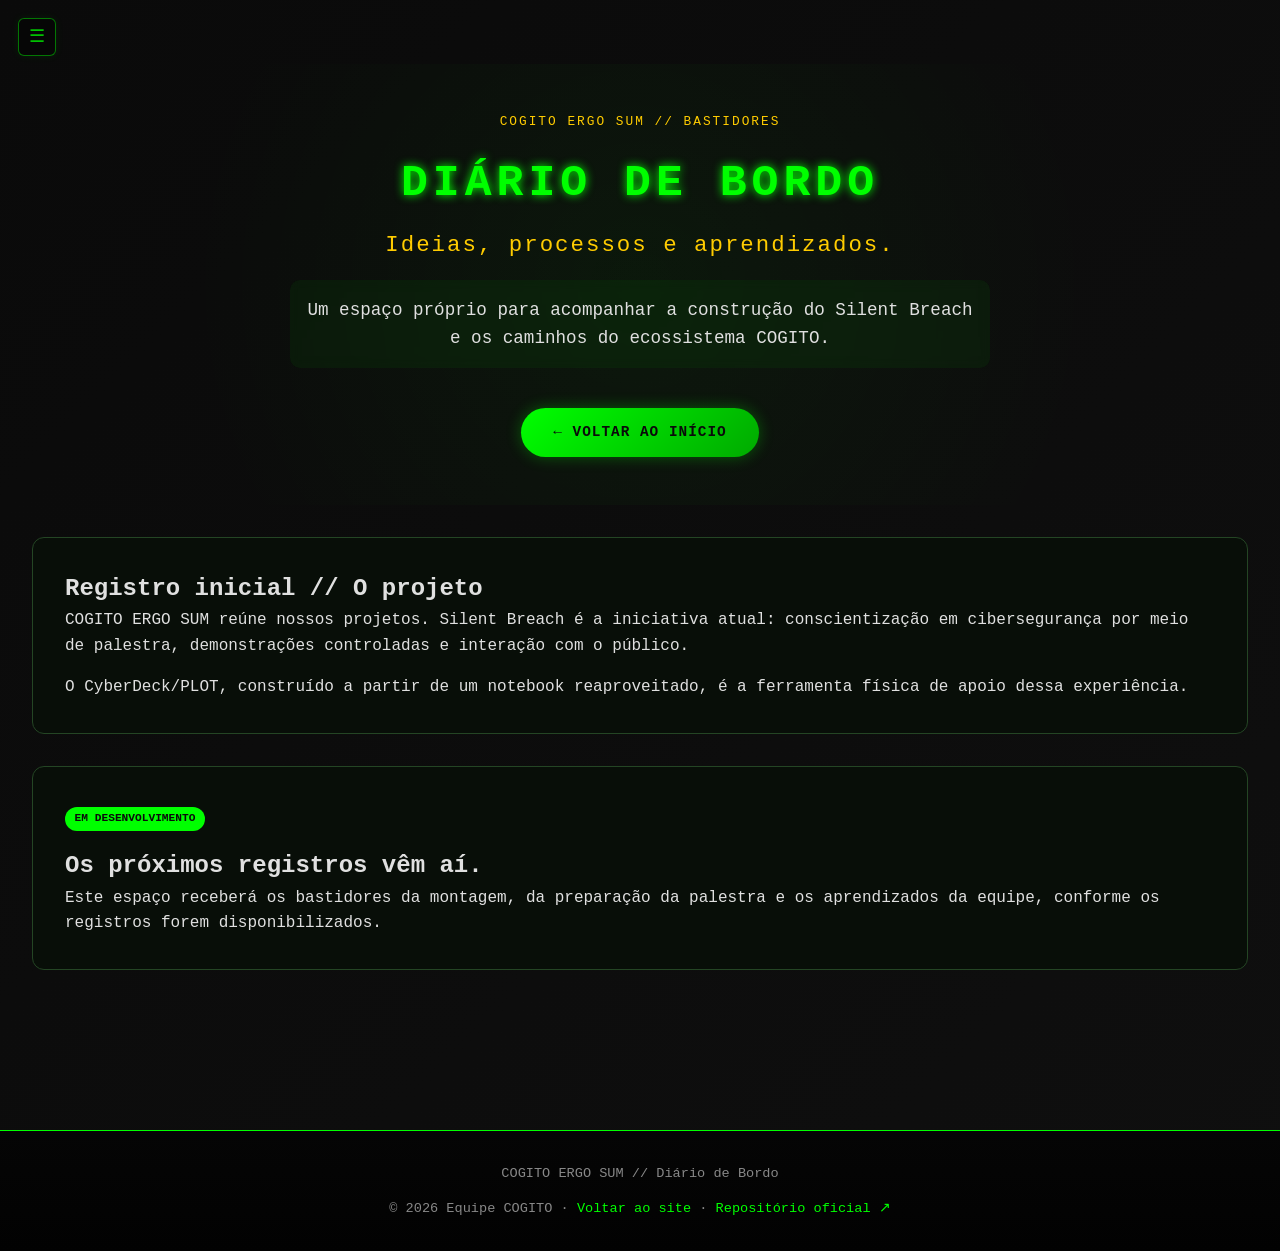
==== diario.html @ 8d9ec6e0 "diario.html" ====
<!DOCTYPE html>
<html lang="pt-br">

<head>
    <meta charset="UTF-8">

    <meta
        name="viewport"
        content="width=device-width, initial-scale=1.0, viewport-fit=cover"
    >

    <meta
        name="description"
        content="Diário de Bordo COGITO: bastidores, decisões e aprendizados do projeto Silent Breach."
    >

    <meta
        name="author"
        content="Miguel (GL) e Equipe COGITO"
    >

    <meta
        name="theme-color"
        content="#0a0a0a"
    >

    <title>Diário de Bordo | COGITO ERGO SUM</title>

    <link
        rel="icon"
        type="image/svg+xml"
        href="data:image/svg+xml,%3Csvg xmlns='http://www.w3.org/2000/svg' viewBox='0 0 100 100'%3E%3Ctext y='.9em' font-size='85' fill='%2300ff00'%3E⚡%3C/text%3E%3C/svg%3E"
    >

    <style>

        /* ==================================================
           CONFIGURAÇÃO GERAL
           ================================================== */

        * {
            margin: 0;
            padding: 0;
            box-sizing: border-box;
        }

        html {
            scroll-behavior: smooth;
        }

        body {
            background:
                linear-gradient(
                    135deg,
                    #0a0a0a 0%,
                    #0f0f0f 100%
                );

            color: #e0e0e0;

            font-family:
                'Courier New',
                'Fira Code',
                'Source Code Pro',
                monospace;

            line-height: 1.6;
        }


        /* ==================================================
           SCROLLBAR
           ================================================== */

        ::-webkit-scrollbar {
            width: 8px;
            height: 6px;
        }

        ::-webkit-scrollbar-track {
            background: #1a1a1a;
            border-radius: 10px;
        }

        ::-webkit-scrollbar-thumb {
            background: #00ff00;
            border-radius: 10px;
        }

        ::-webkit-scrollbar-thumb:hover {
            background: #ffcc00;
        }


        /* ==================================================
           BOTÃO DO MENU
           ================================================== */

        .menu-toggle {
    position: fixed;
    top: 18px;
    left: 18px;
    z-index: 1001;

    width: 38px;
    height: 38px;

    display: flex;
    align-items: center;
    justify-content: center;

    background: rgba(5, 5, 5, 0.55);
    color: rgba(0, 255, 0, 0.75);

    border: 1px solid rgba(0, 255, 0, 0.45);
    border-radius: 6px;

    font-family: inherit;
    font-size: 1.1rem;

    cursor: pointer;

    backdrop-filter: blur(6px);

    box-shadow: 0 0 8px rgba(0, 255, 0, 0.08);

    transition:
        transform 0.3s ease,
        opacity 0.3s ease,
        background 0.3s ease,
        border-color 0.3s ease,
        color 0.3s ease;
}

.menu-toggle:hover {
    background: rgba(0, 255, 0, 0.08);
    color: #00ff00;
    border-color: #00ff00;

    box-shadow: 0 0 12px rgba(0, 255, 0, 0.15);
}

/* Estado usado pelo JavaScript quando o usuário rola para baixo */
.menu-toggle.hidden {
    transform: translateY(-70px);
    opacity: 0;
    pointer-events: none;
}

        /* ==================================================
           SIDEBAR
           ================================================== */

        .sidebar {
            position: fixed;

            top: 0;
            left: -340px;

            width: 320px;
            max-width: 85vw;

            height: 100vh;

            background: rgba(5, 5, 5, 0.98);

            border-right: 1px solid #00ff00;

            z-index: 1100;

            display: flex;
            flex-direction: column;

            transition: left 0.35s ease;

            box-shadow:
                10px 0 40px rgba(0, 255, 0, 0.08);
        }

        .sidebar.open {
            left: 0;
        }


        /* ==================================================
           CABEÇALHO DA SIDEBAR
           ================================================== */

        .sidebar-header {
            display: flex;

            align-items: center;
            justify-content: space-between;

            padding: 1.5rem;

            color: #00ff00;

            border-bottom:
                1px solid rgba(0, 255, 0, 0.3);

            font-weight: bold;

            letter-spacing: 2px;
        }

        .sidebar-close {
            background: transparent;

            border: none;

            color: #00ff00;

            font-family: inherit;

            font-size: 2rem;

            cursor: pointer;

            transition: 0.2s;
        }

        .sidebar-close:hover {
            color: #ffcc00;

            transform: scale(1.1);
        }


        /* ==================================================
           LINKS DA SIDEBAR
           ================================================== */

        .sidebar-nav {
            display: flex;

            flex-direction: column;

            padding: 1.5rem 0;
        }

        .sidebar-nav a {
            color: #cfcfcf;

            text-decoration: none;

            padding: 0.9rem 1.5rem;

            border-left:
                3px solid transparent;

            transition: 0.2s;

            letter-spacing: 1px;
        }

        .sidebar-nav a:hover {
            color: #00ff00;

            background:
                rgba(0, 255, 0, 0.05);

            border-left-color: #00ff00;

            padding-left: 1.8rem;
        }

        .menu-lock {
            color: #ffcc00;

            font-size: 0.7rem;
        }


        /* ==================================================
           RODAPÉ DA SIDEBAR
           ================================================== */

        .sidebar-footer {
            margin-top: auto;

            padding: 1.5rem;

            color: #666;

            border-top:
                1px solid #222;

            font-size: 0.75rem;
        }

        .sidebar-footer span {
            color: #ffcc00;
        }


        /* ==================================================
           OVERLAY
           ================================================== */

        .sidebar-overlay {
            position: fixed;

            inset: 0;

            background:
                rgba(0, 0, 0, 0.65);

            backdrop-filter: blur(3px);

            z-index: 1050;

            opacity: 0;

            visibility: hidden;

            transition: 0.3s;
        }

        .sidebar-overlay.active {
            opacity: 1;

            visibility: visible;
        }


        /* ==================================================
           CONTEÚDO PRINCIPAL
           ================================================== */

        main {
            max-width: 1400px;

            margin: 0 auto;

            padding: 2rem;

            width: 100%;
        }

        section {
            margin-bottom: 5rem;

            scroll-margin-top: 40px;

            animation:
                fadeInUp 0.6s ease-out;
        }

        @keyframes fadeInUp {

            from {
                opacity: 0;

                transform:
                    translateY(30px);
            }

            to {
                opacity: 1;

                transform:
                    translateY(0);
            }

        }


        /* ==================================================
           HERO
           ================================================== */

        .hero {
            text-align: center;

            padding: 3rem 1rem;

            background:
                radial-gradient(
                    circle at center,
                    rgba(0, 255, 0, 0.05) 0%,
                    transparent 70%
                );

            border-radius: 20px;
        }


        /* ==================================================
           ASCII
           ================================================== */

        .ascii pre {
            color: #00ff00;

            font-size: 0.55rem;

            overflow-x: auto;

            white-space: pre;

            margin-bottom: 1.5rem;

            line-height: 1.2;

            text-shadow:
                0 0 3px #00ff00;

            animation:
                glowPulse 3s infinite;
        }

        @keyframes glowPulse {

            0%,
            100% {
                text-shadow:
                    0 0 2px #00ff00;
            }

            50% {
                text-shadow:
                    0 0 8px #00ff00;
            }

        }


        /* ==================================================
           TÍTULOS
           ================================================== */

        h1 {
            color: #00ff00;

            font-size: 2.8rem;

            text-align: center;

            letter-spacing: 5px;

            margin-bottom: 0.5rem;

            text-shadow:
                0 0 10px #00ff00;

            animation:
                glitch 3s infinite;
        }

        @keyframes glitch {

            0%,
            100% {
                transform:
                    skew(0deg, 0deg);

                opacity: 1;
            }

            95% {
                transform:
                    skew(0deg, 0deg);

                opacity: 1;
            }

            96% {
                transform:
                    skew(2deg, 1deg);

                opacity: 0.9;
            }

            97% {
                transform:
                    skew(-1deg, -0.5deg);

                opacity: 1;
            }

        }

        .subtitle {
            color: #ffcc00;

            font-size: 1.4rem;

            text-align: center;

            margin-bottom: 1rem;

            letter-spacing: 2px;
        }

        .description {
            max-width: 700px;

            margin: 1rem auto;

            font-size: 1.1rem;

            text-align: center;

            background:
                rgba(0, 255, 0, 0.05);

            padding: 1rem;

            border-radius: 10px;

            backdrop-filter: blur(5px);
        }


        /* ==================================================
           BOTÕES
           ================================================== */

        .buttons {
            margin-top: 2.5rem;

            display: flex;

            gap: 1.5rem;

            justify-content: center;

            flex-wrap: wrap;
        }

        .btn {
            padding:
                0.8rem 2rem;

            text-decoration: none;

            font-weight: bold;

            border-radius: 50px;

            transition:
                all 0.3s ease;

            cursor: pointer;

            display: inline-block;

            letter-spacing: 1px;

            position: relative;

            overflow: hidden;
        }

        .btn::before {
            content: '';

            position: absolute;

            top: 50%;
            left: 50%;

            width: 0;
            height: 0;

            border-radius: 50%;

            background:
                rgba(255, 255, 255, 0.3);

            transform:
                translate(-50%, -50%);

            transition:
                width 0.6s,
                height 0.6s;
        }

        .btn:active::before {
            width: 300px;

            height: 300px;
        }

        .btn.green {
            background:
                linear-gradient(
                    135deg,
                    #00ff00,
                    #00aa00
                );

            color: #0a0a0a;

            box-shadow:
                0 0 15px rgba(0, 255, 0, 0.3);
        }

        .btn.green:hover {
            transform:
                translateY(-2px);

            box-shadow:
                0 0 25px rgba(0, 255, 0, 0.6);
        }

        .btn.yellow {
            background:
                linear-gradient(
                    135deg,
                    #ffcc00,
                    #ff9900
                );

            color: #0a0a0a;

            box-shadow:
                0 0 15px rgba(255, 204, 0, 0.3);
        }

        .btn.yellow:hover {
            transform:
                translateY(-2px);

            box-shadow:
                0 0 25px rgba(255, 204, 0, 0.6);
        }


        /* ==================================================
           TÍTULOS DAS SEÇÕES
           ================================================== */

        .section-title {
            color: #00ff00;

            font-size: 2rem;

            margin-bottom: 2rem;

            border-left:
                5px solid #ffcc00;

            padding-left: 1.5rem;

            text-transform: uppercase;

            letter-spacing: 2px;
        }


        /* ==================================================
           CARDS
           ================================================== */

        .cards-container {
            display: flex;

            gap: 1.8rem;

            overflow-x: auto;

            scroll-snap-type:
                x mandatory;

            padding-bottom: 1.5rem;

            cursor: grab;
        }

        .cards-container:active {
            cursor: grabbing;
        }

        .card {
            min-width: 300px;

            background:
                linear-gradient(
                    135deg,
                    #111,
                    #1a1a1a
                );

            border-radius: 16px;

            padding: 1.8rem;

            scroll-snap-align: start;

            transition:
                all 0.3s cubic-bezier(
                    0.4,
                    0,
                    0.2,
                    1
                );

            border-left:
                4px solid #00ff00;

            box-shadow:
                0 5px 15px rgba(0, 0, 0, 0.5);

            backdrop-filter:
                blur(10px);
        }

        .card:hover {
            transform:
                translateY(-8px)
                scale(1.02);

            box-shadow:
                0 15px 30px rgba(0, 255, 0, 0.2);
        }

        .card.red {
            border-left-color: #ff0000;

            background:
                linear-gradient(
                    135deg,
                    #1a0a0a,
                    #110505
                );
        }

        .card.yellow {
            border-left-color: #ffcc00;

            background:
                linear-gradient(
                    135deg,
                    #1a1a0a,
                    #111105
                );
        }

        .card h3 {
            color: #fff;

            margin-bottom: 0.8rem;

            font-size: 1.3rem;
        }

        .card p {
            font-size: 0.95rem;

            opacity: 0.9;
        }

        .badge {
            display: inline-block;

            background: #00ff00;

            color: #0a0a0a;

            padding:
                0.2rem 0.6rem;

            border-radius: 20px;

            font-size: 0.7rem;

            margin-top: 0.5rem;

            font-weight: bold;
        }


        /* ==================================================
           FOOTER
           ================================================== */

        footer {
            background:
                linear-gradient(
                    180deg,
                    #050505,
                    #020202
                );

            text-align: center;

            padding: 2rem;

            font-size: 0.85rem;

            color: #888;

            border-top:
                1px solid #00ff00;

            margin-top: 3rem;
        }

        footer a {
            color: #00ff00;

            text-decoration: none;

            transition: 0.3s;
        }

        footer a:hover {
            color: #ffcc00;

            text-shadow:
                0 0 5px #ffcc00;
        }


        /* ==================================================
           VOLTAR AO TOPO
           ================================================== */

        #topBtn {
            position: fixed;

            bottom: 25px;
            right: 25px;

            background: #00ff00;

            color: #0a0a0a;

            border: none;

            border-radius: 50%;

            width: 50px;
            height: 50px;

            font-size: 26px;

            cursor: pointer;

            display: none;

            z-index: 99;

            transition:
                all 0.3s;

            box-shadow:
                0 0 15px rgba(0, 255, 0, 0.5);
        }

        #topBtn:hover {
            transform:
                scale(1.1);

            background: #ffcc00;

            box-shadow:
                0 0 20px #ffcc00;
        }


        /* ==================================================
           RESPONSIVIDADE
           ================================================== */

        @media (max-width: 768px) {

            main {
                padding: 1rem;
            }

            h1 {
                font-size: 1.8rem;

                letter-spacing: 2px;
            }

            .ascii pre {
                font-size: 0.32rem;
            }

            .btn {
                padding:
                    0.5rem 1.2rem;

                font-size: 0.8rem;
            }

            .card {
                min-width: 260px;

                padding: 1.2rem;
            }

            .section-title {
                font-size: 1.4rem;
            }

            .description {
                font-size: 0.9rem;
            }

            .menu-toggle {
                top: 12px;
                left: 12px;

                width: 44px;
                height: 44px;
            }

        }

        @media (max-width: 480px) {

            .ascii pre {
                font-size: 0.24rem;
            }

            .card h3 {
                font-size: 1rem;
            }

        }

    
/* V2: adaptações sobre o visual original. */
[hidden]{display:none!important} a{color:#00ff00} button,input{font:inherit}
:focus-visible{outline:2px solid #ffcc00;outline-offset:5px}
.skip{position:fixed;top:-100px;left:70px;z-index:1200;background:#050505;padding:12px}.skip:focus{top:12px}
main{padding-top:4rem}.sidebar{height:100dvh;overflow-y:auto;visibility:hidden}.sidebar.open{visibility:visible}
.cards-container{display:grid;grid-template-columns:repeat(auto-fit,minmax(min(100%,260px),1fr));overflow:visible;cursor:auto}
.card{min-width:0}.card:hover{transform:translateY(-4px)}
.section-title{font-size:clamp(1.3rem,4vw,2rem)}h1{font-size:clamp(1.65rem,5vw,2.8rem);overflow-wrap:anywhere}
.intro{max-width:850px;margin:0 0 1.8rem;color:#bbb}.terminal{border:1px solid #244524;background:#080e08;padding:clamp(1rem,4vw,2rem);border-radius:12px;margin-top:2rem}
.terminal h3,.eyebrow{color:#ffcc00}.eyebrow{letter-spacing:2px;font-size:.8rem;margin-bottom:1rem}
.terminal p+p{margin-top:1rem}.btn{border:0;font-family:inherit;font-size:.9rem}.status{color:#ffcc00;min-height:1.6em;margin:1rem 0}
input[type=text]{background:#050505;color:#fff;border:1px solid #4d764d;border-radius:6px;padding:.8rem;width:min(100%,320px);text-transform:uppercase}
.unlock-row{display:flex;gap:1rem;flex-wrap:wrap;margin-top:1rem}fieldset{border:1px solid #315031;padding:1.2rem;margin:1.5rem 0;min-width:0}legend{color:#ffcc00;padding:0 .5rem;font-weight:bold}
.answer{display:flex;gap:.75rem;padding:.8rem;border-radius:6px;cursor:pointer}.answer:hover{background:#142014}.answer input{accent-color:#00ff00;flex-shrink:0}.feedback{margin-top:1rem;color:#ddd}
.log{list-style:none;border-left:1px solid #00ff00;padding-left:1.5rem}.log li{padding:0 0 2rem}.log h3{color:#ffcc00}.log p{max-width:850px}
footer p+p{margin-top:.8rem}body.menu-open{overflow:hidden}.ascii{max-width:100%;overflow:hidden}.ascii pre{font-size:clamp(2px,.55vw,8.8px);overflow:hidden}
@media(max-width:600px){.hero{padding:2rem 0}.buttons{gap:1rem}.btn{padding:.8rem 1.2rem}.section-title{padding-left:.8rem;letter-spacing:1px}.card{padding:1.3rem}footer{padding:2rem 1rem 5rem}.sidebar-header{padding:1rem}.sidebar-nav{padding:.5rem 0}.sidebar-nav a{padding:.7rem 1rem}}
@media(prefers-reduced-motion:reduce){html{scroll-behavior:auto}*,*::before,*::after{animation:none!important;transition:none!important}}
</style>
</head><body>
<a class="skip" href="#home">Pular para o conteúdo</a>
<button class="menu-toggle" id="menuToggle" aria-label="Abrir menu" aria-controls="sidebar" aria-expanded="false">☰</button>
<div class="sidebar-overlay" id="sidebarOverlay" aria-hidden="true"></div>
<aside class="sidebar" id="sidebar" role="dialog" aria-modal="true" aria-label="Menu principal" inert>
<div class="sidebar-header"><span>COGITO // MENU</span><button class="sidebar-close" id="sidebarClose" aria-label="Fechar menu">×</button></div>
<nav class="sidebar-nav" aria-label="Seções"><a href="index.html#home">&gt; Início</a><a href="index.html#silent-breach">&gt; Silent Breach</a><a href="index.html#projetos">&gt; Projetos COGITO</a><a href="#home" aria-current="page">&gt; Diário de Bordo</a><a href="index.html#equipe">&gt; Equipe</a><a href="index.html#quiz">&gt; Quiz <span class="menu-lock">[LOCKED]</span></a><a href="index.html#contato">&gt; Contato</a></nav><div class="sidebar-footer">COGITO ERGO SUM<br><span>v2.0 // PENSAR. CRIAR. COMPARTILHAR.</span></div></aside>
<main id="main-content">
<section id="home" tabindex="-1" aria-labelledby="diary-title">
<div class="hero"><p class="eyebrow">COGITO ERGO SUM // BASTIDORES</p>
<h1 id="diary-title">DIÁRIO DE BORDO</h1><p class="subtitle">Ideias, processos e aprendizados.</p>
<p class="description">Um espaço próprio para acompanhar a construção do Silent Breach e os caminhos do ecossistema COGITO.</p>
<div class="buttons"><a class="btn green" href="index.html">← VOLTAR AO INÍCIO</a></div></div>
<div class="terminal"><h2>Registro inicial // O projeto</h2>
<p>COGITO ERGO SUM reúne nossos projetos. Silent Breach é a iniciativa atual: conscientização em cibersegurança por meio de palestra, demonstrações controladas e interação com o público.</p>
<p>O CyberDeck/PLOT, construído a partir de um notebook reaproveitado, é a ferramenta física de apoio dessa experiência.</p></div>
<div class="terminal"><span class="badge">EM DESENVOLVIMENTO</span><h2 style="margin-top:1rem">Os próximos registros vêm aí.</h2>
<p>Este espaço receberá os bastidores da montagem, da preparação da palestra e os aprendizados da equipe, conforme os registros forem disponibilizados.</p></div>
<!-- Adicione aqui novos registros confirmados pela equipe. Inclua datas somente quando conhecidas. -->
</section></main>
<footer><p>COGITO ERGO SUM // Diário de Bordo</p><p>© 2026 Equipe COGITO · <a href="index.html">Voltar ao site</a> · <a href="https://github.com/guel2111cruz-pixel/cogito-site" target="_blank" rel="noopener noreferrer">Repositório oficial ↗</a></p></footer>
<button id="topBtn" aria-label="Voltar ao topo" title="Voltar ao topo">↑</button>
<script>
"use strict";
const menuToggle = document.getElementById('menuToggle');
const sidebar = document.getElementById('sidebar');
const sidebarClose = document.getElementById('sidebarClose');
const overlay = document.getElementById('sidebarOverlay');
const main = document.querySelector('main');
const footer = document.querySelector('footer');
const topBtn = document.getElementById('topBtn');
function abrirMenu() {
  sidebar.inert = false;
  sidebar.classList.add('open'); overlay.classList.add('active');
  menuToggle.classList.remove('hidden'); menuToggle.setAttribute('aria-expanded','true');
  document.body.classList.add('menu-open');
  main.inert = footer.inert = topBtn.inert = true;
  sidebarClose.focus();
}
function fecharMenu(restore = true) {
  sidebar.classList.remove('open'); overlay.classList.remove('active');
  menuToggle.setAttribute('aria-expanded','false');
  document.body.classList.remove('menu-open');
  main.inert = footer.inert = topBtn.inert = false;
  if (restore) menuToggle.focus({preventScroll:true});
  sidebar.inert = true;
}
menuToggle.addEventListener('click',abrirMenu);
sidebarClose.addEventListener('click',()=>fecharMenu());
overlay.addEventListener('click',()=>fecharMenu());
document.addEventListener('keydown',e=>{
  if (!sidebar.classList.contains('open')) return;
  if(e.key==='Escape') fecharMenu();
  if(e.key==='Tab') {
    const els = [...sidebar.querySelectorAll('button,a')];
    const first=els[0],last=els[els.length-1];
    if(e.shiftKey && document.activeElement===first){e.preventDefault();last.focus();}
    else if(!e.shiftKey && document.activeElement===last){e.preventDefault();first.focus();}
  }
});
sidebar.querySelectorAll('a[href^="#"]').forEach(link=>link.addEventListener('click',()=>{
  fecharMenu(false);
  const target=document.querySelector(link.getAttribute('href'));
  target.setAttribute('tabindex','-1');target.focus({preventScroll:true});
}));
let ultimaPosicaoScroll = window.scrollY;
window.addEventListener('scroll',()=>{
  const atual=Math.max(0,window.scrollY);
  if(!sidebar.classList.contains('open')) menuToggle.classList.toggle('hidden',atual>ultimaPosicaoScroll && atual>80);
  ultimaPosicaoScroll=atual;
  topBtn.style.display=atual>300?'block':'none';
},{passive:true});
menuToggle.addEventListener('focus',()=>menuToggle.classList.remove('hidden'));
topBtn.addEventListener('click',()=>{
  document.getElementById('home').focus({preventScroll:true});
  window.scrollTo({top:0,behavior:matchMedia('(prefers-reduced-motion: reduce)').matches?'instant':'smooth'});
});

</script></body></html>
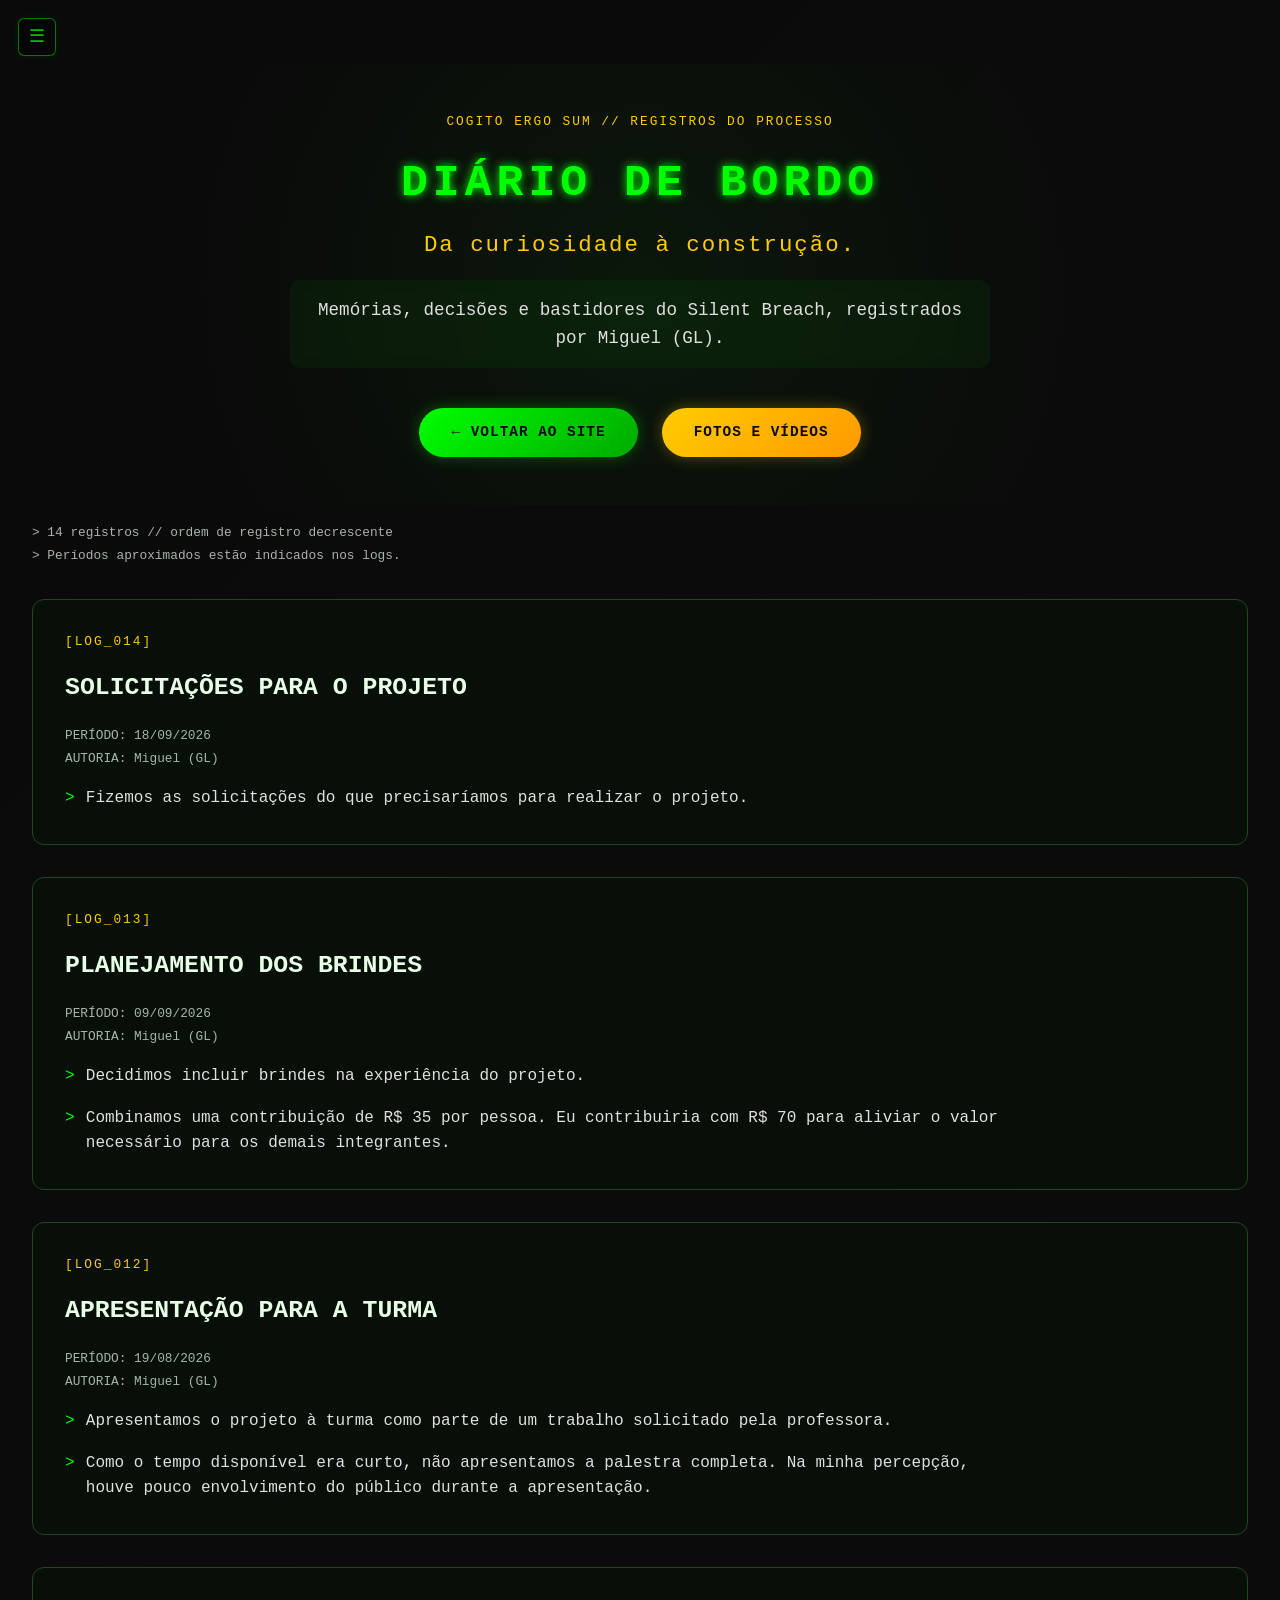
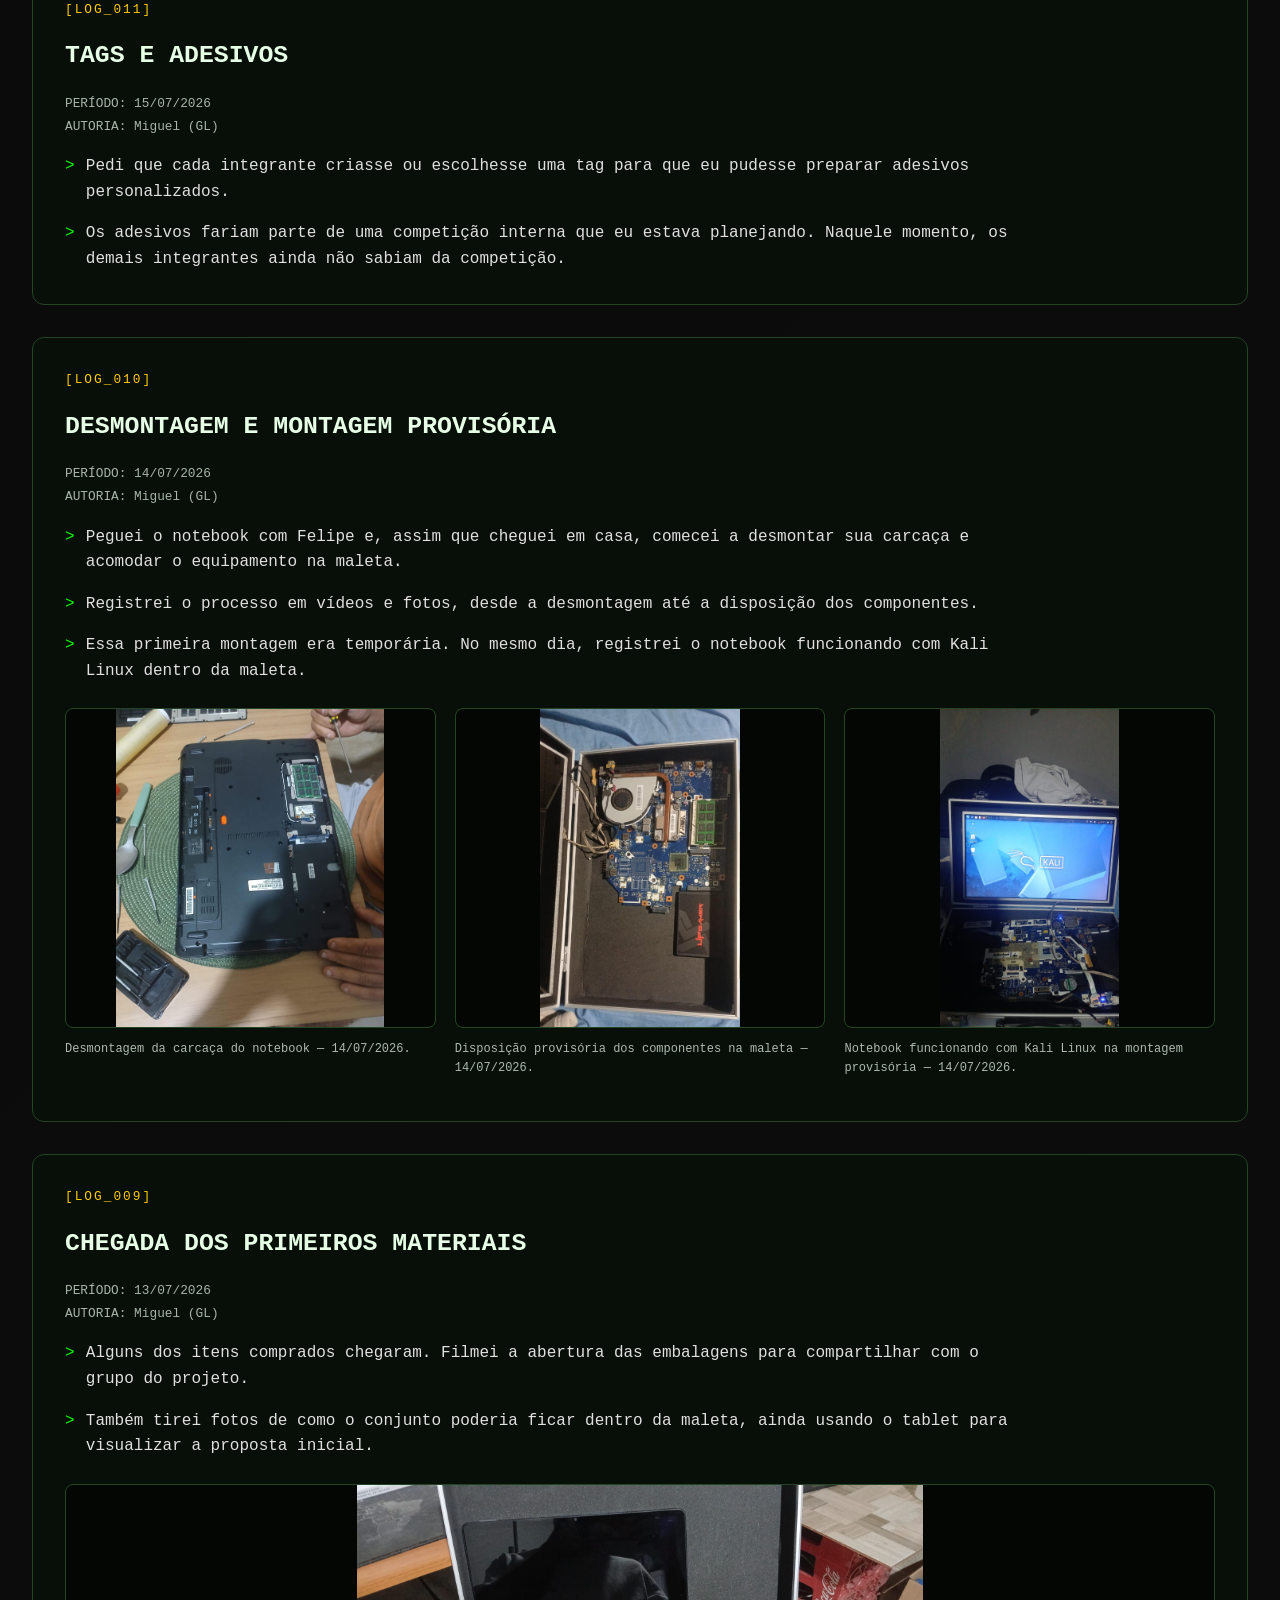
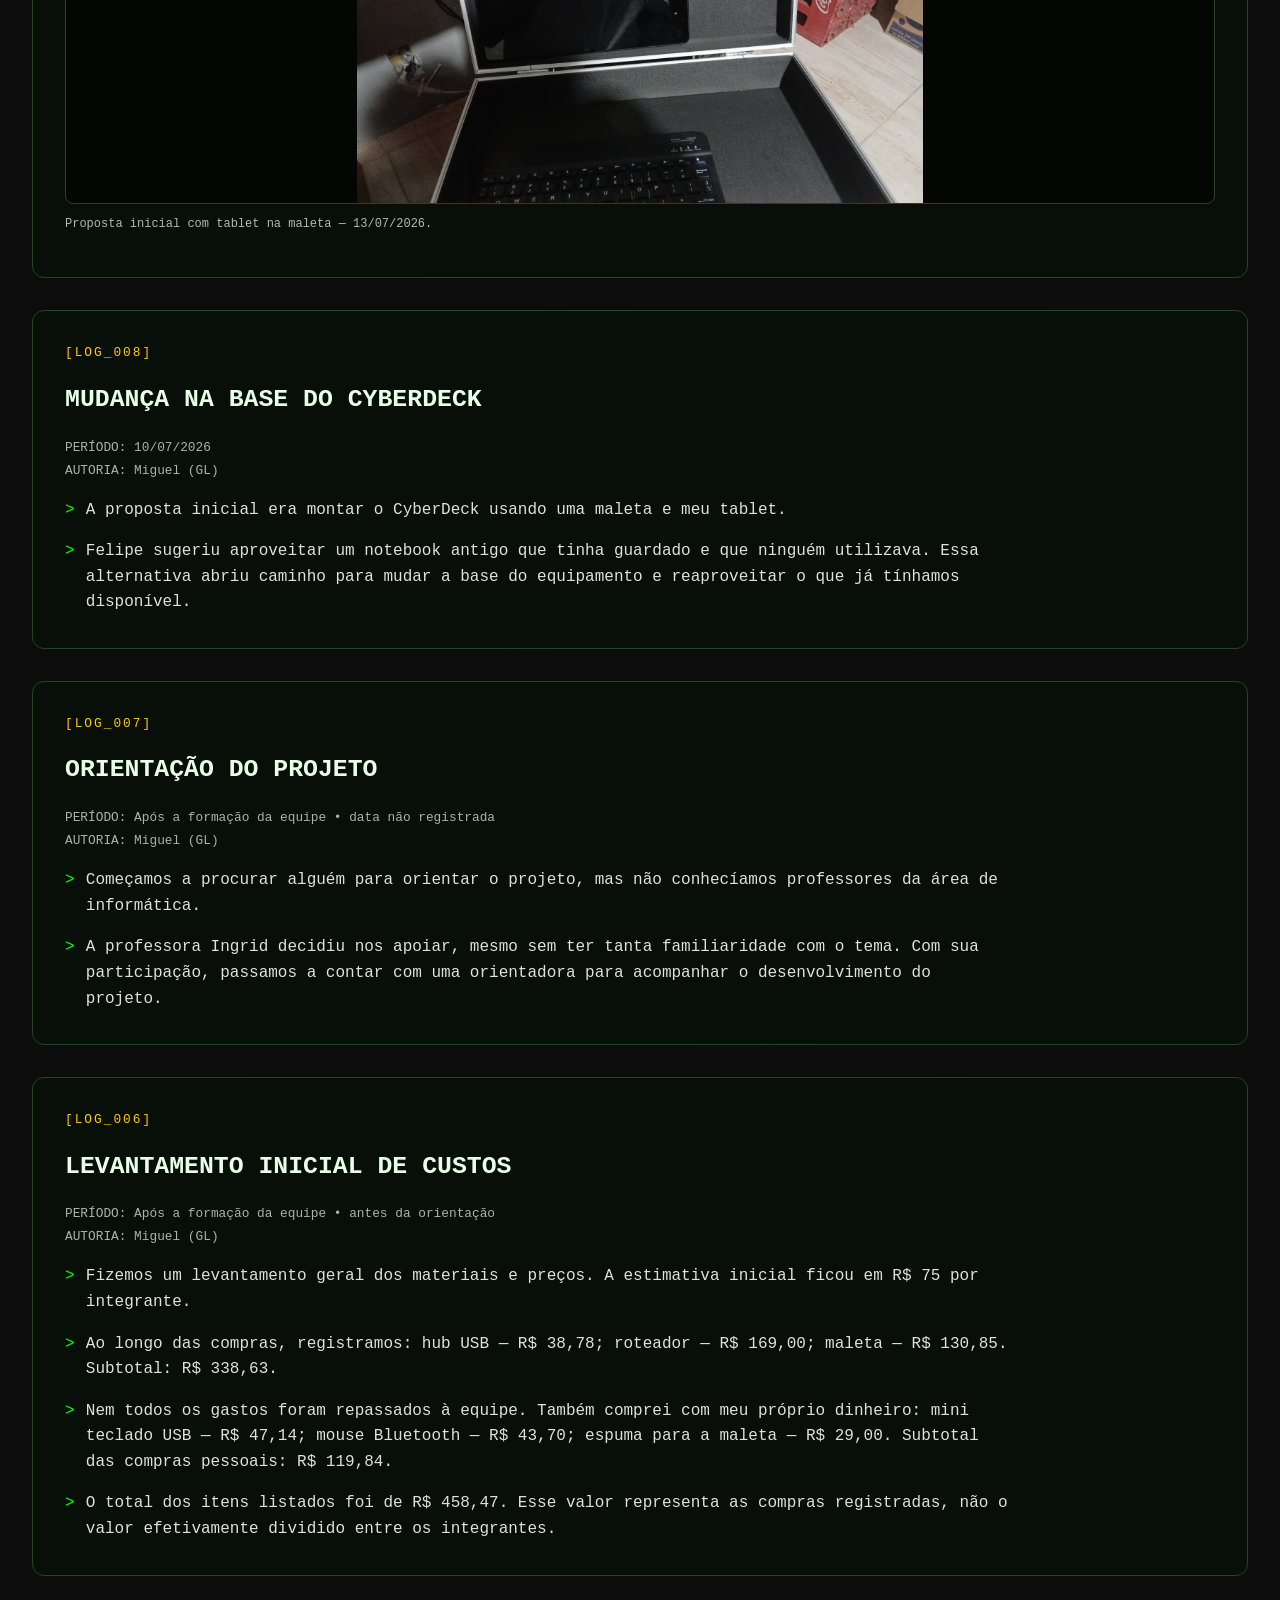
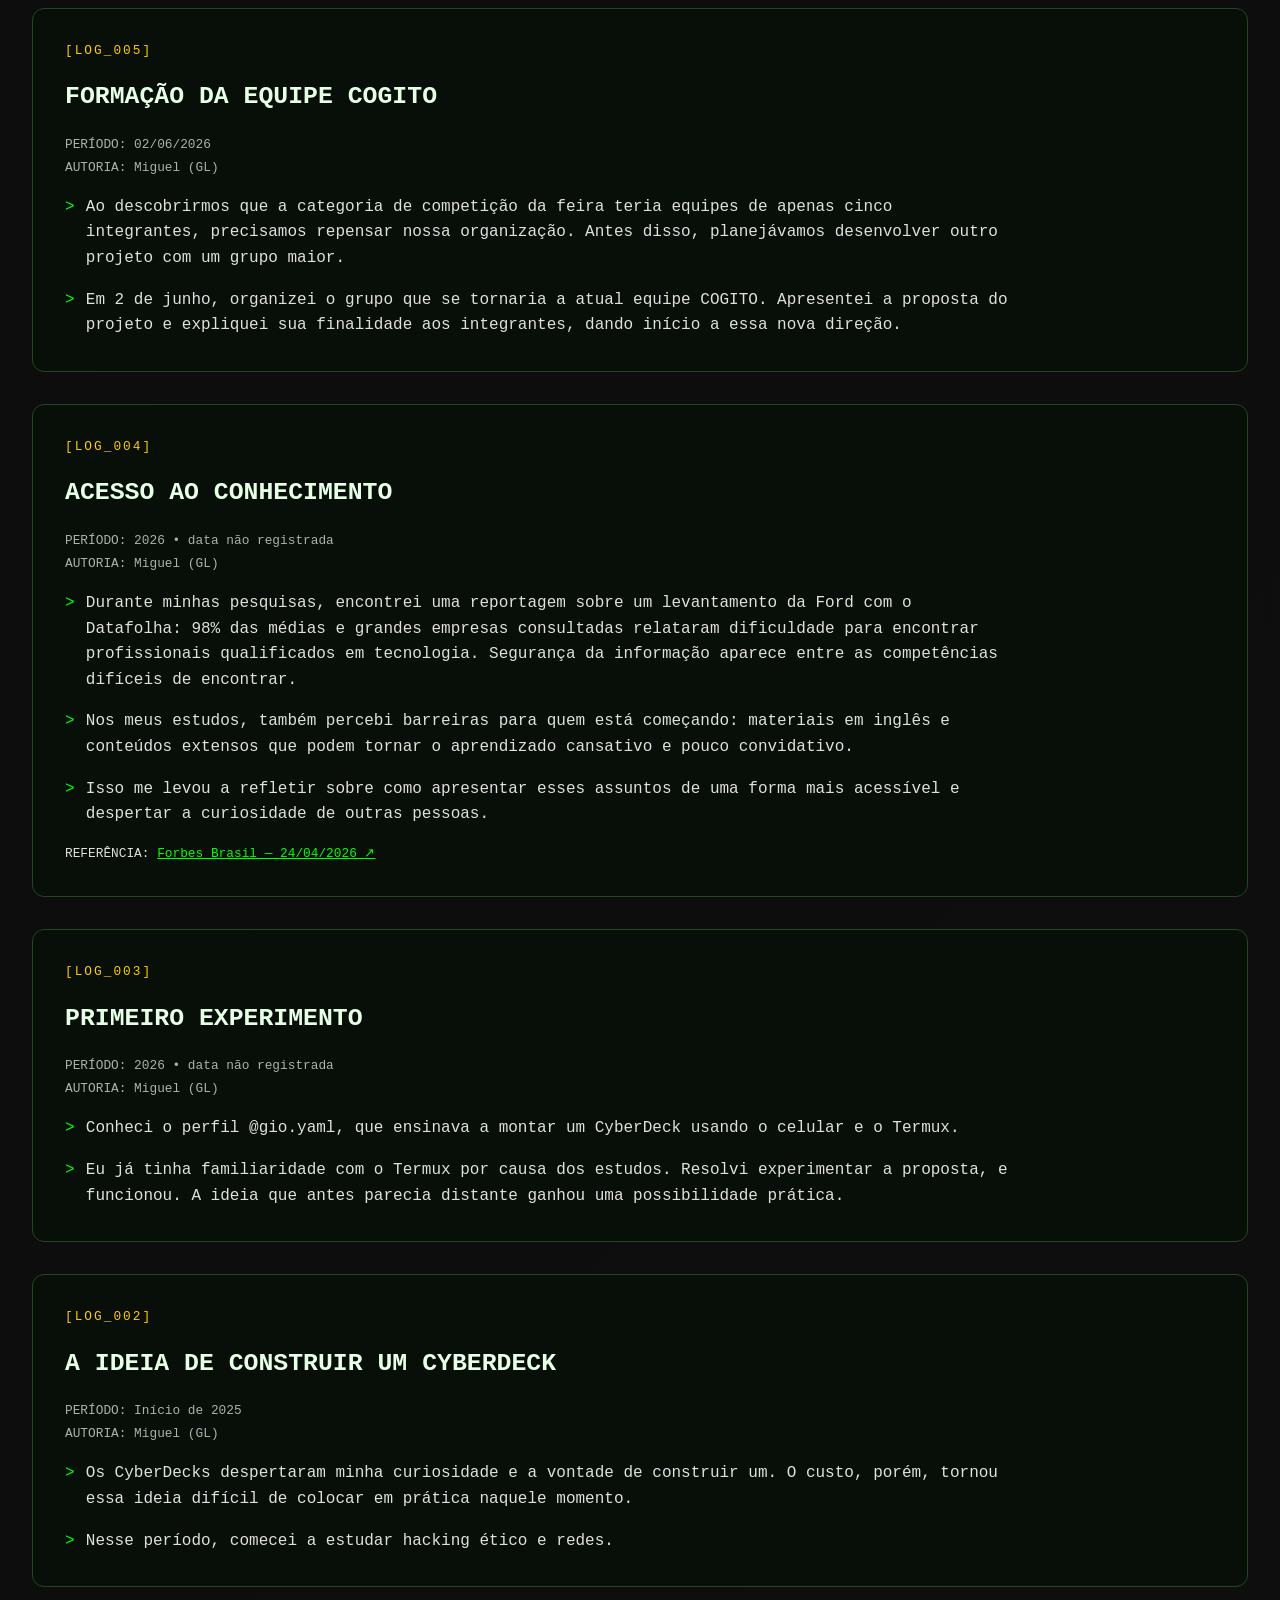
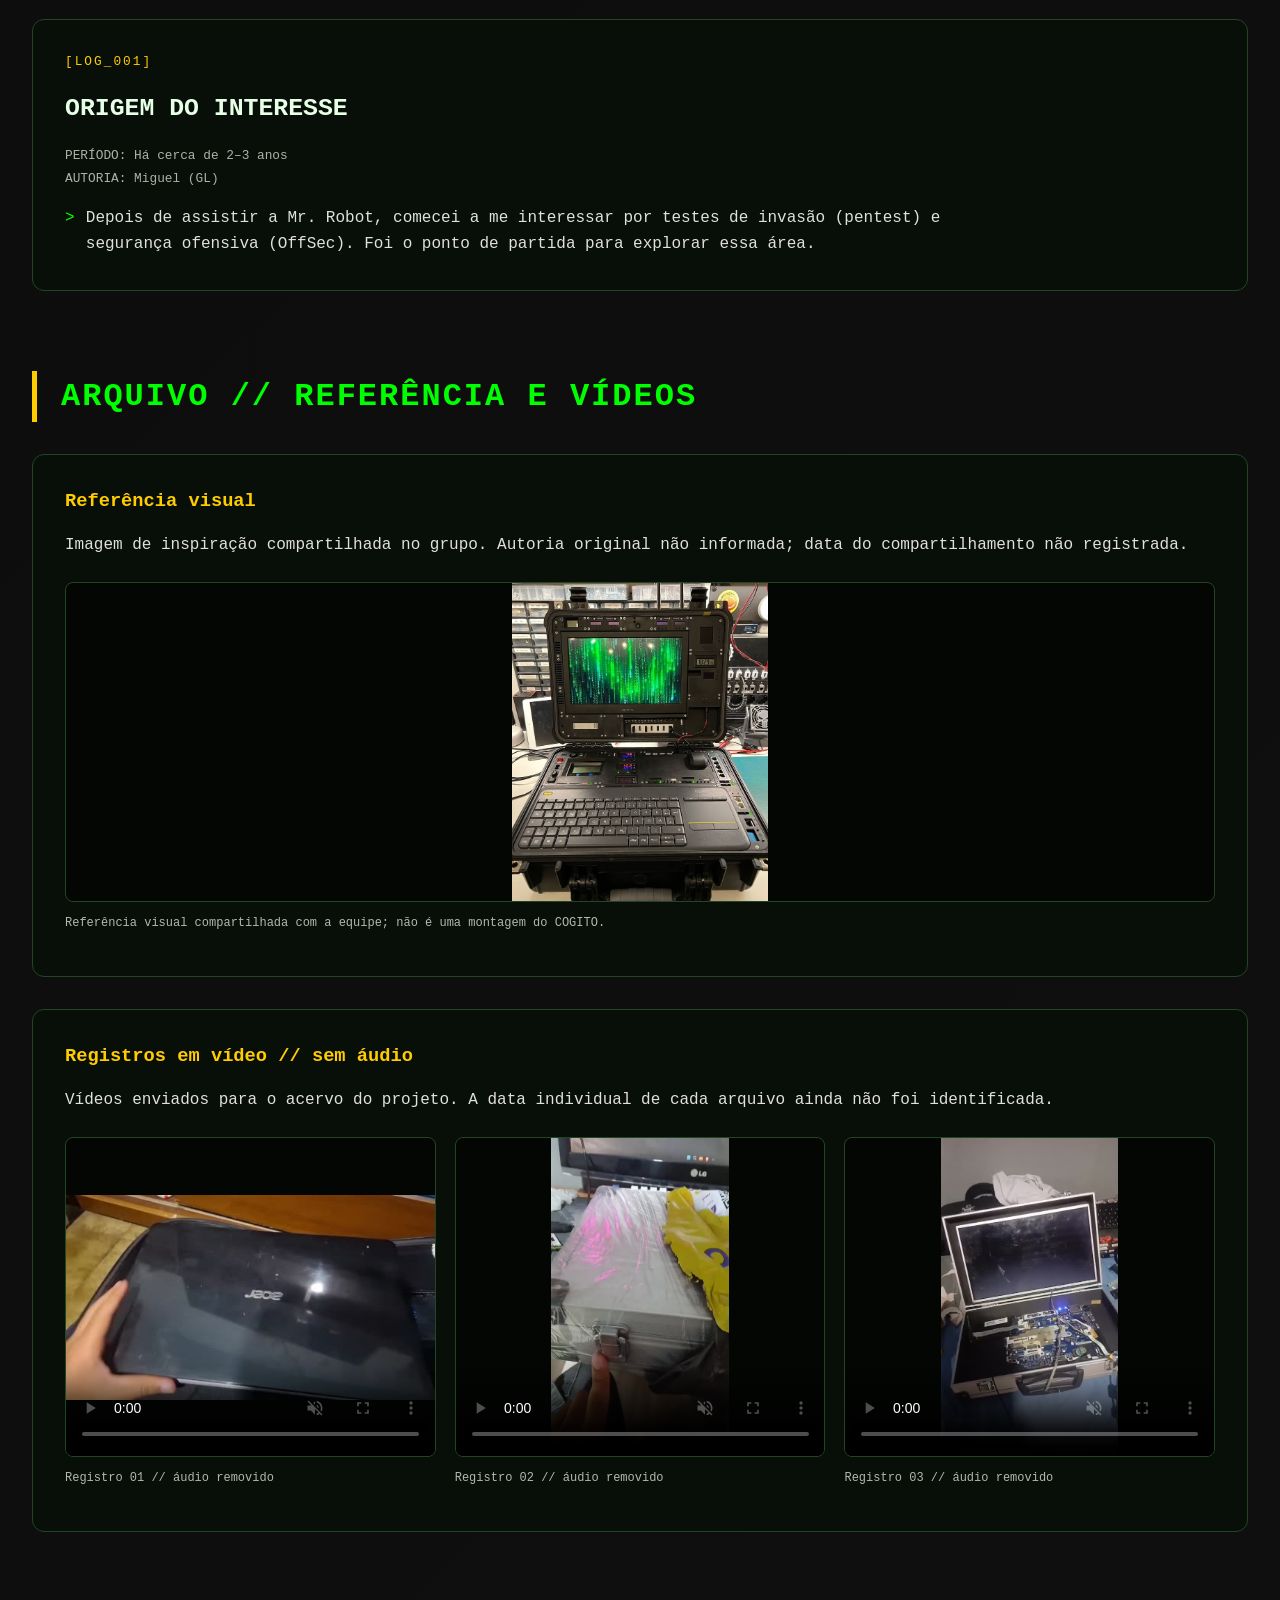
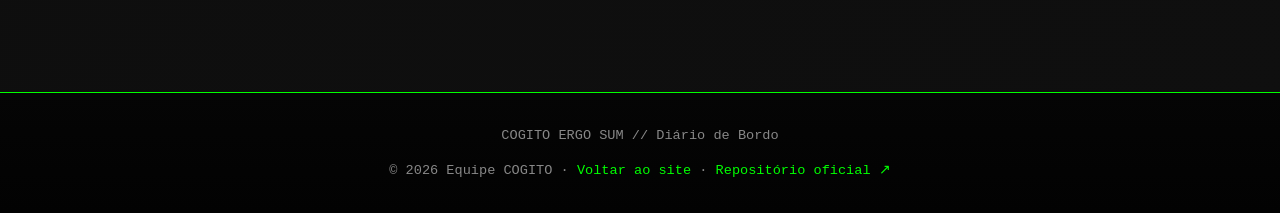
==== commit 98315b4f: "Add files via upload" ====
--- a/diario.html
+++ b/diario.html
@@ -1,1025 +1,1016 @@
-<!DOCTYPE html>
-<html lang="pt-br">
-
-<head>
-    <meta charset="UTF-8">
-
-    <meta
-        name="viewport"
-        content="width=device-width, initial-scale=1.0, viewport-fit=cover"
-    >
-
-    <meta
-        name="description"
-        content="Diário de Bordo COGITO: bastidores, decisões e aprendizados do projeto Silent Breach."
-    >
-
-    <meta
-        name="author"
-        content="Miguel (GL) e Equipe COGITO"
-    >
-
-    <meta
-        name="theme-color"
-        content="#0a0a0a"
-    >
-
-    <title>Diário de Bordo | COGITO ERGO SUM</title>
-
-    <link
-        rel="icon"
-        type="image/svg+xml"
-        href="data:image/svg+xml,%3Csvg xmlns='http://www.w3.org/2000/svg' viewBox='0 0 100 100'%3E%3Ctext y='.9em' font-size='85' fill='%2300ff00'%3E⚡%3C/text%3E%3C/svg%3E"
-    >
-
-    <style>
-
-        /* ==================================================
-           CONFIGURAÇÃO GERAL
-           ================================================== */
-
-        * {
-            margin: 0;
-            padding: 0;
-            box-sizing: border-box;
-        }
-
-        html {
-            scroll-behavior: smooth;
-        }
-
-        body {
-            background:
-                linear-gradient(
-                    135deg,
-                    #0a0a0a 0%,
-                    #0f0f0f 100%
-                );
-
-            color: #e0e0e0;
-
-            font-family:
-                'Courier New',
-                'Fira Code',
-                'Source Code Pro',
-                monospace;
-
-            line-height: 1.6;
-        }
-
-
-        /* ==================================================
-           SCROLLBAR
-           ================================================== */
-
-        ::-webkit-scrollbar {
-            width: 8px;
-            height: 6px;
-        }
-
-        ::-webkit-scrollbar-track {
-            background: #1a1a1a;
-            border-radius: 10px;
-        }
-
-        ::-webkit-scrollbar-thumb {
-            background: #00ff00;
-            border-radius: 10px;
-        }
-
-        ::-webkit-scrollbar-thumb:hover {
-            background: #ffcc00;
-        }
-
-
-        /* ==================================================
-           BOTÃO DO MENU
-           ================================================== */
-
-        .menu-toggle {
-    position: fixed;
-    top: 18px;
-    left: 18px;
-    z-index: 1001;
-
-    width: 38px;
-    height: 38px;
-
-    display: flex;
-    align-items: center;
-    justify-content: center;
-
-    background: rgba(5, 5, 5, 0.55);
-    color: rgba(0, 255, 0, 0.75);
-
-    border: 1px solid rgba(0, 255, 0, 0.45);
-    border-radius: 6px;
-
-    font-family: inherit;
-    font-size: 1.1rem;
-
-    cursor: pointer;
-
-    backdrop-filter: blur(6px);
-
-    box-shadow: 0 0 8px rgba(0, 255, 0, 0.08);
-
-    transition:
-        transform 0.3s ease,
-        opacity 0.3s ease,
-        background 0.3s ease,
-        border-color 0.3s ease,
-        color 0.3s ease;
-}
-
-.menu-toggle:hover {
-    background: rgba(0, 255, 0, 0.08);
-    color: #00ff00;
-    border-color: #00ff00;
-
-    box-shadow: 0 0 12px rgba(0, 255, 0, 0.15);
-}
-
-/* Estado usado pelo JavaScript quando o usuário rola para baixo */
-.menu-toggle.hidden {
-    transform: translateY(-70px);
-    opacity: 0;
-    pointer-events: none;
-}
-
-        /* ==================================================
-           SIDEBAR
-           ================================================== */
-
-        .sidebar {
-            position: fixed;
-
-            top: 0;
-            left: -340px;
-
-            width: 320px;
-            max-width: 85vw;
-
-            height: 100vh;
-
-            background: rgba(5, 5, 5, 0.98);
-
-            border-right: 1px solid #00ff00;
-
-            z-index: 1100;
-
-            display: flex;
-            flex-direction: column;
-
-            transition: left 0.35s ease;
-
-            box-shadow:
-                10px 0 40px rgba(0, 255, 0, 0.08);
-        }
-
-        .sidebar.open {
-            left: 0;
-        }
-
-
-        /* ==================================================
-           CABEÇALHO DA SIDEBAR
-           ================================================== */
-
-        .sidebar-header {
-            display: flex;
-
-            align-items: center;
-            justify-content: space-between;
-
-            padding: 1.5rem;
-
-            color: #00ff00;
-
-            border-bottom:
-                1px solid rgba(0, 255, 0, 0.3);
-
-            font-weight: bold;
-
-            letter-spacing: 2px;
-        }
-
-        .sidebar-close {
-            background: transparent;
-
-            border: none;
-
-            color: #00ff00;
-
-            font-family: inherit;
-
-            font-size: 2rem;
-
-            cursor: pointer;
-
-            transition: 0.2s;
-        }
-
-        .sidebar-close:hover {
-            color: #ffcc00;
-
-            transform: scale(1.1);
-        }
-
-
-        /* ==================================================
-           LINKS DA SIDEBAR
-           ================================================== */
-
-        .sidebar-nav {
-            display: flex;
-
-            flex-direction: column;
-
-            padding: 1.5rem 0;
-        }
-
-        .sidebar-nav a {
-            color: #cfcfcf;
-
-            text-decoration: none;
-
-            padding: 0.9rem 1.5rem;
-
-            border-left:
-                3px solid transparent;
-
-            transition: 0.2s;
-
-            letter-spacing: 1px;
-        }
-
-        .sidebar-nav a:hover {
-            color: #00ff00;
-
-            background:
-                rgba(0, 255, 0, 0.05);
-
-            border-left-color: #00ff00;
-
-            padding-left: 1.8rem;
-        }
-
-        .menu-lock {
-            color: #ffcc00;
-
-            font-size: 0.7rem;
-        }
-
-
-        /* ==================================================
-           RODAPÉ DA SIDEBAR
-           ================================================== */
-
-        .sidebar-footer {
-            margin-top: auto;
-
-            padding: 1.5rem;
-
-            color: #666;
-
-            border-top:
-                1px solid #222;
-
-            font-size: 0.75rem;
-        }
-
-        .sidebar-footer span {
-            color: #ffcc00;
-        }
-
-
-        /* ==================================================
-           OVERLAY
-           ================================================== */
-
-        .sidebar-overlay {
-            position: fixed;
-
-            inset: 0;
-
-            background:
-                rgba(0, 0, 0, 0.65);
-
-            backdrop-filter: blur(3px);
-
-            z-index: 1050;
-
-            opacity: 0;
-
-            visibility: hidden;
-
-            transition: 0.3s;
-        }
-
-        .sidebar-overlay.active {
-            opacity: 1;
-
-            visibility: visible;
-        }
-
-
-        /* ==================================================
-           CONTEÚDO PRINCIPAL
-           ================================================== */
-
-        main {
-            max-width: 1400px;
-
-            margin: 0 auto;
-
-            padding: 2rem;
-
-            width: 100%;
-        }
-
-        section {
-            margin-bottom: 5rem;
-
-            scroll-margin-top: 40px;
-
-            animation:
-                fadeInUp 0.6s ease-out;
-        }
-
-        @keyframes fadeInUp {
-
-            from {
-                opacity: 0;
-
-                transform:
-                    translateY(30px);
-            }
-
-            to {
-                opacity: 1;
-
-                transform:
-                    translateY(0);
-            }
-
-        }
-
-
-        /* ==================================================
-           HERO
-           ================================================== */
-
-        .hero {
-            text-align: center;
-
-            padding: 3rem 1rem;
-
-            background:
-                radial-gradient(
-                    circle at center,
-                    rgba(0, 255, 0, 0.05) 0%,
-                    transparent 70%
-                );
-
-            border-radius: 20px;
-        }
-
-
-        /* ==================================================
-           ASCII
-           ================================================== */
-
-        .ascii pre {
-            color: #00ff00;
-
-            font-size: 0.55rem;
-
-            overflow-x: auto;
-
-            white-space: pre;
-
-            margin-bottom: 1.5rem;
-
-            line-height: 1.2;
-
-            text-shadow:
-                0 0 3px #00ff00;
-
-            animation:
-                glowPulse 3s infinite;
-        }
-
-        @keyframes glowPulse {
-
-            0%,
-            100% {
-                text-shadow:
-                    0 0 2px #00ff00;
-            }
-
-            50% {
-                text-shadow:
-                    0 0 8px #00ff00;
-            }
-
-        }
-
-
-        /* ==================================================
-           TÍTULOS
-           ================================================== */
-
-        h1 {
-            color: #00ff00;
-
-            font-size: 2.8rem;
-
-            text-align: center;
-
-            letter-spacing: 5px;
-
-            margin-bottom: 0.5rem;
-
-            text-shadow:
-                0 0 10px #00ff00;
-
-            animation:
-                glitch 3s infinite;
-        }
-
-        @keyframes glitch {
-
-            0%,
-            100% {
-                transform:
-                    skew(0deg, 0deg);
-
-                opacity: 1;
-            }
-
-            95% {
-                transform:
-                    skew(0deg, 0deg);
-
-                opacity: 1;
-            }
-
-            96% {
-                transform:
-                    skew(2deg, 1deg);
-
-                opacity: 0.9;
-            }
-
-            97% {
-                transform:
-                    skew(-1deg, -0.5deg);
-
-                opacity: 1;
-            }
-
-        }
-
-        .subtitle {
-            color: #ffcc00;
-
-            font-size: 1.4rem;
-
-            text-align: center;
-
-            margin-bottom: 1rem;
-
-            letter-spacing: 2px;
-        }
-
-        .description {
-            max-width: 700px;
-
-            margin: 1rem auto;
-
-            font-size: 1.1rem;
-
-            text-align: center;
-
-            background:
-                rgba(0, 255, 0, 0.05);
-
-            padding: 1rem;
-
-            border-radius: 10px;
-
-            backdrop-filter: blur(5px);
-        }
-
-
-        /* ==================================================
-           BOTÕES
-           ================================================== */
-
-        .buttons {
-            margin-top: 2.5rem;
-
-            display: flex;
-
-            gap: 1.5rem;
-
-            justify-content: center;
-
-            flex-wrap: wrap;
-        }
-
-        .btn {
-            padding:
-                0.8rem 2rem;
-
-            text-decoration: none;
-
-            font-weight: bold;
-
-            border-radius: 50px;
-
-            transition:
-                all 0.3s ease;
-
-            cursor: pointer;
-
-            display: inline-block;
-
-            letter-spacing: 1px;
-
-            position: relative;
-
-            overflow: hidden;
-        }
-
-        .btn::before {
-            content: '';
-
-            position: absolute;
-
-            top: 50%;
-            left: 50%;
-
-            width: 0;
-            height: 0;
-
-            border-radius: 50%;
-
-            background:
-                rgba(255, 255, 255, 0.3);
-
-            transform:
-                translate(-50%, -50%);
-
-            transition:
-                width 0.6s,
-                height 0.6s;
-        }
-
-        .btn:active::before {
-            width: 300px;
-
-            height: 300px;
-        }
-
-        .btn.green {
-            background:
-                linear-gradient(
-                    135deg,
-                    #00ff00,
-                    #00aa00
-                );
-
-            color: #0a0a0a;
-
-            box-shadow:
-                0 0 15px rgba(0, 255, 0, 0.3);
-        }
-
-        .btn.green:hover {
-            transform:
-                translateY(-2px);
-
-            box-shadow:
-                0 0 25px rgba(0, 255, 0, 0.6);
-        }
-
-        .btn.yellow {
-            background:
-                linear-gradient(
-                    135deg,
-                    #ffcc00,
-                    #ff9900
-                );
-
-            color: #0a0a0a;
-
-            box-shadow:
-                0 0 15px rgba(255, 204, 0, 0.3);
-        }
-
-        .btn.yellow:hover {
-            transform:
-                translateY(-2px);
-
-            box-shadow:
-                0 0 25px rgba(255, 204, 0, 0.6);
-        }
-
-
-        /* ==================================================
-           TÍTULOS DAS SEÇÕES
-           ================================================== */
-
-        .section-title {
-            color: #00ff00;
-
-            font-size: 2rem;
-
-            margin-bottom: 2rem;
-
-            border-left:
-                5px solid #ffcc00;
-
-            padding-left: 1.5rem;
-
-            text-transform: uppercase;
-
-            letter-spacing: 2px;
-        }
-
-
-        /* ==================================================
-           CARDS
-           ================================================== */
-
-        .cards-container {
-            display: flex;
-
-            gap: 1.8rem;
-
-            overflow-x: auto;
-
-            scroll-snap-type:
-                x mandatory;
-
-            padding-bottom: 1.5rem;
-
-            cursor: grab;
-        }
-
-        .cards-container:active {
-            cursor: grabbing;
-        }
-
-        .card {
-            min-width: 300px;
-
-            background:
-                linear-gradient(
-                    135deg,
-                    #111,
-                    #1a1a1a
-                );
-
-            border-radius: 16px;
-
-            padding: 1.8rem;
-
-            scroll-snap-align: start;
-
-            transition:
-                all 0.3s cubic-bezier(
-                    0.4,
-                    0,
-                    0.2,
-                    1
-                );
-
-            border-left:
-                4px solid #00ff00;
-
-            box-shadow:
-                0 5px 15px rgba(0, 0, 0, 0.5);
-
-            backdrop-filter:
-                blur(10px);
-        }
-
-        .card:hover {
-            transform:
-                translateY(-8px)
-                scale(1.02);
-
-            box-shadow:
-                0 15px 30px rgba(0, 255, 0, 0.2);
-        }
-
-        .card.red {
-            border-left-color: #ff0000;
-
-            background:
-                linear-gradient(
-                    135deg,
-                    #1a0a0a,
-                    #110505
-                );
-        }
-
-        .card.yellow {
-            border-left-color: #ffcc00;
-
-            background:
-                linear-gradient(
-                    135deg,
-                    #1a1a0a,
-                    #111105
-                );
-        }
-
-        .card h3 {
-            color: #fff;
-
-            margin-bottom: 0.8rem;
-
-            font-size: 1.3rem;
-        }
-
-        .card p {
-            font-size: 0.95rem;
-
-            opacity: 0.9;
-        }
-
-        .badge {
-            display: inline-block;
-
-            background: #00ff00;
-
-            color: #0a0a0a;
-
-            padding:
-                0.2rem 0.6rem;
-
-            border-radius: 20px;
-
-            font-size: 0.7rem;
-
-            margin-top: 0.5rem;
-
-            font-weight: bold;
-        }
-
-
-        /* ==================================================
-           FOOTER
-           ================================================== */
-
-        footer {
-            background:
-                linear-gradient(
-                    180deg,
-                    #050505,
-                    #020202
-                );
-
-            text-align: center;
-
-            padding: 2rem;
-
-            font-size: 0.85rem;
-
-            color: #888;
-
-            border-top:
-                1px solid #00ff00;
-
-            margin-top: 3rem;
-        }
-
-        footer a {
-            color: #00ff00;
-
-            text-decoration: none;
-
-            transition: 0.3s;
-        }
-
-        footer a:hover {
-            color: #ffcc00;
-
-            text-shadow:
-                0 0 5px #ffcc00;
-        }
-
-
-        /* ==================================================
-           VOLTAR AO TOPO
-           ================================================== */
-
-        #topBtn {
-            position: fixed;
-
-            bottom: 25px;
-            right: 25px;
-
-            background: #00ff00;
-
-            color: #0a0a0a;
-
-            border: none;
-
-            border-radius: 50%;
-
-            width: 50px;
-            height: 50px;
-
-            font-size: 26px;
-
-            cursor: pointer;
-
-            display: none;
-
-            z-index: 99;
-
-            transition:
-                all 0.3s;
-
-            box-shadow:
-                0 0 15px rgba(0, 255, 0, 0.5);
-        }
-
-        #topBtn:hover {
-            transform:
-                scale(1.1);
-
-            background: #ffcc00;
-
-            box-shadow:
-                0 0 20px #ffcc00;
-        }
-
-
-        /* ==================================================
-           RESPONSIVIDADE
-           ================================================== */
-
-        @media (max-width: 768px) {
-
-            main {
-                padding: 1rem;
-            }
-
-            h1 {
-                font-size: 1.8rem;
-
-                letter-spacing: 2px;
-            }
-
-            .ascii pre {
-                font-size: 0.32rem;
-            }
-
-            .btn {
-                padding:
-                    0.5rem 1.2rem;
-
-                font-size: 0.8rem;
-            }
-
-            .card {
-                min-width: 260px;
-
-                padding: 1.2rem;
-            }
-
-            .section-title {
-                font-size: 1.4rem;
-            }
-
-            .description {
-                font-size: 0.9rem;
-            }
-
-            .menu-toggle {
-                top: 12px;
-                left: 12px;
-
-                width: 44px;
-                height: 44px;
-            }
-
-        }
-
-        @media (max-width: 480px) {
-
-            .ascii pre {
-                font-size: 0.24rem;
-            }
-
-            .card h3 {
-                font-size: 1rem;
-            }
-
-        }
-
-    
-/* V2: adaptações sobre o visual original. */
-[hidden]{display:none!important} a{color:#00ff00} button,input{font:inherit}
-:focus-visible{outline:2px solid #ffcc00;outline-offset:5px}
-.skip{position:fixed;top:-100px;left:70px;z-index:1200;background:#050505;padding:12px}.skip:focus{top:12px}
-main{padding-top:4rem}.sidebar{height:100dvh;overflow-y:auto;visibility:hidden}.sidebar.open{visibility:visible}
-.cards-container{display:grid;grid-template-columns:repeat(auto-fit,minmax(min(100%,260px),1fr));overflow:visible;cursor:auto}
-.card{min-width:0}.card:hover{transform:translateY(-4px)}
-.section-title{font-size:clamp(1.3rem,4vw,2rem)}h1{font-size:clamp(1.65rem,5vw,2.8rem);overflow-wrap:anywhere}
-.intro{max-width:850px;margin:0 0 1.8rem;color:#bbb}.terminal{border:1px solid #244524;background:#080e08;padding:clamp(1rem,4vw,2rem);border-radius:12px;margin-top:2rem}
-.terminal h3,.eyebrow{color:#ffcc00}.eyebrow{letter-spacing:2px;font-size:.8rem;margin-bottom:1rem}
-.terminal p+p{margin-top:1rem}.btn{border:0;font-family:inherit;font-size:.9rem}.status{color:#ffcc00;min-height:1.6em;margin:1rem 0}
-input[type=text]{background:#050505;color:#fff;border:1px solid #4d764d;border-radius:6px;padding:.8rem;width:min(100%,320px);text-transform:uppercase}
-.unlock-row{display:flex;gap:1rem;flex-wrap:wrap;margin-top:1rem}fieldset{border:1px solid #315031;padding:1.2rem;margin:1.5rem 0;min-width:0}legend{color:#ffcc00;padding:0 .5rem;font-weight:bold}
-.answer{display:flex;gap:.75rem;padding:.8rem;border-radius:6px;cursor:pointer}.answer:hover{background:#142014}.answer input{accent-color:#00ff00;flex-shrink:0}.feedback{margin-top:1rem;color:#ddd}
-.log{list-style:none;border-left:1px solid #00ff00;padding-left:1.5rem}.log li{padding:0 0 2rem}.log h3{color:#ffcc00}.log p{max-width:850px}
-footer p+p{margin-top:.8rem}body.menu-open{overflow:hidden}.ascii{max-width:100%;overflow:hidden}.ascii pre{font-size:clamp(2px,.55vw,8.8px);overflow:hidden}
-@media(max-width:600px){.hero{padding:2rem 0}.buttons{gap:1rem}.btn{padding:.8rem 1.2rem}.section-title{padding-left:.8rem;letter-spacing:1px}.card{padding:1.3rem}footer{padding:2rem 1rem 5rem}.sidebar-header{padding:1rem}.sidebar-nav{padding:.5rem 0}.sidebar-nav a{padding:.7rem 1rem}}
-@media(prefers-reduced-motion:reduce){html{scroll-behavior:auto}*,*::before,*::after{animation:none!important;transition:none!important}}
-</style>
-</head><body>
-<a class="skip" href="#home">Pular para o conteúdo</a>
-<button class="menu-toggle" id="menuToggle" aria-label="Abrir menu" aria-controls="sidebar" aria-expanded="false">☰</button>
-<div class="sidebar-overlay" id="sidebarOverlay" aria-hidden="true"></div>
-<aside class="sidebar" id="sidebar" role="dialog" aria-modal="true" aria-label="Menu principal" inert>
-<div class="sidebar-header"><span>COGITO // MENU</span><button class="sidebar-close" id="sidebarClose" aria-label="Fechar menu">×</button></div>
-<nav class="sidebar-nav" aria-label="Seções"><a href="index.html#home">&gt; Início</a><a href="index.html#silent-breach">&gt; Silent Breach</a><a href="index.html#projetos">&gt; Projetos COGITO</a><a href="#home" aria-current="page">&gt; Diário de Bordo</a><a href="index.html#equipe">&gt; Equipe</a><a href="index.html#quiz">&gt; Quiz <span class="menu-lock">[LOCKED]</span></a><a href="index.html#contato">&gt; Contato</a></nav><div class="sidebar-footer">COGITO ERGO SUM<br><span>v2.0 // PENSAR. CRIAR. COMPARTILHAR.</span></div></aside>
-<main id="main-content">
-<section id="home" tabindex="-1" aria-labelledby="diary-title">
-<div class="hero"><p class="eyebrow">COGITO ERGO SUM // BASTIDORES</p>
-<h1 id="diary-title">DIÁRIO DE BORDO</h1><p class="subtitle">Ideias, processos e aprendizados.</p>
-<p class="description">Um espaço próprio para acompanhar a construção do Silent Breach e os caminhos do ecossistema COGITO.</p>
-<div class="buttons"><a class="btn green" href="index.html">← VOLTAR AO INÍCIO</a></div></div>
-<div class="terminal"><h2>Registro inicial // O projeto</h2>
-<p>COGITO ERGO SUM reúne nossos projetos. Silent Breach é a iniciativa atual: conscientização em cibersegurança por meio de palestra, demonstrações controladas e interação com o público.</p>
-<p>O CyberDeck/PLOT, construído a partir de um notebook reaproveitado, é a ferramenta física de apoio dessa experiência.</p></div>
-<div class="terminal"><span class="badge">EM DESENVOLVIMENTO</span><h2 style="margin-top:1rem">Os próximos registros vêm aí.</h2>
-<p>Este espaço receberá os bastidores da montagem, da preparação da palestra e os aprendizados da equipe, conforme os registros forem disponibilizados.</p></div>
-<!-- Adicione aqui novos registros confirmados pela equipe. Inclua datas somente quando conhecidas. -->
-</section></main>
-<footer><p>COGITO ERGO SUM // Diário de Bordo</p><p>© 2026 Equipe COGITO · <a href="index.html">Voltar ao site</a> · <a href="https://github.com/guel2111cruz-pixel/cogito-site" target="_blank" rel="noopener noreferrer">Repositório oficial ↗</a></p></footer>
-<button id="topBtn" aria-label="Voltar ao topo" title="Voltar ao topo">↑</button>
-<script>
-"use strict";
-const menuToggle = document.getElementById('menuToggle');
-const sidebar = document.getElementById('sidebar');
-const sidebarClose = document.getElementById('sidebarClose');
-const overlay = document.getElementById('sidebarOverlay');
-const main = document.querySelector('main');
-const footer = document.querySelector('footer');
-const topBtn = document.getElementById('topBtn');
-function abrirMenu() {
-  sidebar.inert = false;
-  sidebar.classList.add('open'); overlay.classList.add('active');
-  menuToggle.classList.remove('hidden'); menuToggle.setAttribute('aria-expanded','true');
-  document.body.classList.add('menu-open');
-  main.inert = footer.inert = topBtn.inert = true;
-  sidebarClose.focus();
-}
-function fecharMenu(restore = true) {
-  sidebar.classList.remove('open'); overlay.classList.remove('active');
-  menuToggle.setAttribute('aria-expanded','false');
-  document.body.classList.remove('menu-open');
-  main.inert = footer.inert = topBtn.inert = false;
-  if (restore) menuToggle.focus({preventScroll:true});
-  sidebar.inert = true;
-}
-menuToggle.addEventListener('click',abrirMenu);
-sidebarClose.addEventListener('click',()=>fecharMenu());
-overlay.addEventListener('click',()=>fecharMenu());
-document.addEventListener('keydown',e=>{
-  if (!sidebar.classList.contains('open')) return;
-  if(e.key==='Escape') fecharMenu();
-  if(e.key==='Tab') {
-    const els = [...sidebar.querySelectorAll('button,a')];
-    const first=els[0],last=els[els.length-1];
-    if(e.shiftKey && document.activeElement===first){e.preventDefault();last.focus();}
-    else if(!e.shiftKey && document.activeElement===last){e.preventDefault();first.focus();}
-  }
-});
-sidebar.querySelectorAll('a[href^="#"]').forEach(link=>link.addEventListener('click',()=>{
-  fecharMenu(false);
-  const target=document.querySelector(link.getAttribute('href'));
-  target.setAttribute('tabindex','-1');target.focus({preventScroll:true});
-}));
-let ultimaPosicaoScroll = window.scrollY;
-window.addEventListener('scroll',()=>{
-  const atual=Math.max(0,window.scrollY);
-  if(!sidebar.classList.contains('open')) menuToggle.classList.toggle('hidden',atual>ultimaPosicaoScroll && atual>80);
-  ultimaPosicaoScroll=atual;
-  topBtn.style.display=atual>300?'block':'none';
-},{passive:true});
-menuToggle.addEventListener('focus',()=>menuToggle.classList.remove('hidden'));
-topBtn.addEventListener('click',()=>{
-  document.getElementById('home').focus({preventScroll:true});
-  window.scrollTo({top:0,behavior:matchMedia('(prefers-reduced-motion: reduce)').matches?'instant':'smooth'});
-});
-
-</script></body></html>
+<!DOCTYPE html>
+<html lang="pt-br">
+
+<head>
+    <meta charset="UTF-8">
+
+    <meta
+        name="viewport"
+        content="width=device-width, initial-scale=1.0, viewport-fit=cover"
+    >
+
+    <meta
+        name="description"
+        content="Diário de Bordo COGITO: bastidores, decisões e aprendizados do projeto Silent Breach."
+    >
+
+    <meta
+        name="author"
+        content="Miguel (GL) e Equipe COGITO"
+    >
+
+    <meta
+        name="theme-color"
+        content="#0a0a0a"
+    >
+
+    <title>Diário de Bordo | COGITO ERGO SUM</title>
+
+    <link
+        rel="icon"
+        type="image/svg+xml"
+        href="data:image/svg+xml,%3Csvg xmlns='http://www.w3.org/2000/svg' viewBox='0 0 100 100'%3E%3Ctext y='.9em' font-size='85' fill='%2300ff00'%3E⚡%3C/text%3E%3C/svg%3E"
+    >
+
+    <style>
+
+        /* ==================================================
+           CONFIGURAÇÃO GERAL
+           ================================================== */
+
+        * {
+            margin: 0;
+            padding: 0;
+            box-sizing: border-box;
+        }
+
+        html {
+            scroll-behavior: smooth;
+        }
+
+        body {
+            background:
+                linear-gradient(
+                    135deg,
+                    #0a0a0a 0%,
+                    #0f0f0f 100%
+                );
+
+            color: #e0e0e0;
+
+            font-family:
+                'Courier New',
+                'Fira Code',
+                'Source Code Pro',
+                monospace;
+
+            line-height: 1.6;
+        }
+
+
+        /* ==================================================
+           SCROLLBAR
+           ================================================== */
+
+        ::-webkit-scrollbar {
+            width: 8px;
+            height: 6px;
+        }
+
+        ::-webkit-scrollbar-track {
+            background: #1a1a1a;
+            border-radius: 10px;
+        }
+
+        ::-webkit-scrollbar-thumb {
+            background: #00ff00;
+            border-radius: 10px;
+        }
+
+        ::-webkit-scrollbar-thumb:hover {
+            background: #ffcc00;
+        }
+
+
+        /* ==================================================
+           BOTÃO DO MENU
+           ================================================== */
+
+        .menu-toggle {
+    position: fixed;
+    top: 18px;
+    left: 18px;
+    z-index: 1001;
+
+    width: 38px;
+    height: 38px;
+
+    display: flex;
+    align-items: center;
+    justify-content: center;
+
+    background: rgba(5, 5, 5, 0.55);
+    color: rgba(0, 255, 0, 0.75);
+
+    border: 1px solid rgba(0, 255, 0, 0.45);
+    border-radius: 6px;
+
+    font-family: inherit;
+    font-size: 1.1rem;
+
+    cursor: pointer;
+
+    backdrop-filter: blur(6px);
+
+    box-shadow: 0 0 8px rgba(0, 255, 0, 0.08);
+
+    transition:
+        transform 0.3s ease,
+        opacity 0.3s ease,
+        background 0.3s ease,
+        border-color 0.3s ease,
+        color 0.3s ease;
+}
+
+.menu-toggle:hover {
+    background: rgba(0, 255, 0, 0.08);
+    color: #00ff00;
+    border-color: #00ff00;
+
+    box-shadow: 0 0 12px rgba(0, 255, 0, 0.15);
+}
+
+/* Estado usado pelo JavaScript quando o usuário rola para baixo */
+.menu-toggle.hidden {
+    transform: translateY(-70px);
+    opacity: 0;
+    pointer-events: none;
+}
+
+        /* ==================================================
+           SIDEBAR
+           ================================================== */
+
+        .sidebar {
+            position: fixed;
+
+            top: 0;
+            left: -340px;
+
+            width: 320px;
+            max-width: 85vw;
+
+            height: 100vh;
+
+            background: rgba(5, 5, 5, 0.98);
+
+            border-right: 1px solid #00ff00;
+
+            z-index: 1100;
+
+            display: flex;
+            flex-direction: column;
+
+            transition: left 0.35s ease;
+
+            box-shadow:
+                10px 0 40px rgba(0, 255, 0, 0.08);
+        }
+
+        .sidebar.open {
+            left: 0;
+        }
+
+
+        /* ==================================================
+           CABEÇALHO DA SIDEBAR
+           ================================================== */
+
+        .sidebar-header {
+            display: flex;
+
+            align-items: center;
+            justify-content: space-between;
+
+            padding: 1.5rem;
+
+            color: #00ff00;
+
+            border-bottom:
+                1px solid rgba(0, 255, 0, 0.3);
+
+            font-weight: bold;
+
+            letter-spacing: 2px;
+        }
+
+        .sidebar-close {
+            background: transparent;
+
+            border: none;
+
+            color: #00ff00;
+
+            font-family: inherit;
+
+            font-size: 2rem;
+
+            cursor: pointer;
+
+            transition: 0.2s;
+        }
+
+        .sidebar-close:hover {
+            color: #ffcc00;
+
+            transform: scale(1.1);
+        }
+
+
+        /* ==================================================
+           LINKS DA SIDEBAR
+           ================================================== */
+
+        .sidebar-nav {
+            display: flex;
+
+            flex-direction: column;
+
+            padding: 1.5rem 0;
+        }
+
+        .sidebar-nav a {
+            color: #cfcfcf;
+
+            text-decoration: none;
+
+            padding: 0.9rem 1.5rem;
+
+            border-left:
+                3px solid transparent;
+
+            transition: 0.2s;
+
+            letter-spacing: 1px;
+        }
+
+        .sidebar-nav a:hover {
+            color: #00ff00;
+
+            background:
+                rgba(0, 255, 0, 0.05);
+
+            border-left-color: #00ff00;
+
+            padding-left: 1.8rem;
+        }
+
+        .menu-lock {
+            color: #ffcc00;
+
+            font-size: 0.7rem;
+        }
+
+
+        /* ==================================================
+           RODAPÉ DA SIDEBAR
+           ================================================== */
+
+        .sidebar-footer {
+            margin-top: auto;
+
+            padding: 1.5rem;
+
+            color: #666;
+
+            border-top:
+                1px solid #222;
+
+            font-size: 0.75rem;
+        }
+
+        .sidebar-footer span {
+            color: #ffcc00;
+        }
+
+
+        /* ==================================================
+           OVERLAY
+           ================================================== */
+
+        .sidebar-overlay {
+            position: fixed;
+
+            inset: 0;
+
+            background:
+                rgba(0, 0, 0, 0.65);
+
+            backdrop-filter: blur(3px);
+
+            z-index: 1050;
+
+            opacity: 0;
+
+            visibility: hidden;
+
+            transition: 0.3s;
+        }
+
+        .sidebar-overlay.active {
+            opacity: 1;
+
+            visibility: visible;
+        }
+
+
+        /* ==================================================
+           CONTEÚDO PRINCIPAL
+           ================================================== */
+
+        main {
+            max-width: 1400px;
+
+            margin: 0 auto;
+
+            padding: 2rem;
+
+            width: 100%;
+        }
+
+        section {
+            margin-bottom: 5rem;
+
+            scroll-margin-top: 40px;
+
+            animation:
+                fadeInUp 0.6s ease-out;
+        }
+
+        @keyframes fadeInUp {
+
+            from {
+                opacity: 0;
+
+                transform:
+                    translateY(30px);
+            }
+
+            to {
+                opacity: 1;
+
+                transform:
+                    translateY(0);
+            }
+
+        }
+
+
+        /* ==================================================
+           HERO
+           ================================================== */
+
+        .hero {
+            text-align: center;
+
+            padding: 3rem 1rem;
+
+            background:
+                radial-gradient(
+                    circle at center,
+                    rgba(0, 255, 0, 0.05) 0%,
+                    transparent 70%
+                );
+
+            border-radius: 20px;
+        }
+
+
+        /* ==================================================
+           ASCII
+           ================================================== */
+
+        .ascii pre {
+            color: #00ff00;
+
+            font-size: 0.55rem;
+
+            overflow-x: auto;
+
+            white-space: pre;
+
+            margin-bottom: 1.5rem;
+
+            line-height: 1.2;
+
+            text-shadow:
+                0 0 3px #00ff00;
+
+            animation:
+                glowPulse 3s infinite;
+        }
+
+        @keyframes glowPulse {
+
+            0%,
+            100% {
+                text-shadow:
+                    0 0 2px #00ff00;
+            }
+
+            50% {
+                text-shadow:
+                    0 0 8px #00ff00;
+            }
+
+        }
+
+
+        /* ==================================================
+           TÍTULOS
+           ================================================== */
+
+        h1 {
+            color: #00ff00;
+
+            font-size: 2.8rem;
+
+            text-align: center;
+
+            letter-spacing: 5px;
+
+            margin-bottom: 0.5rem;
+
+            text-shadow:
+                0 0 10px #00ff00;
+
+            animation:
+                glitch 3s infinite;
+        }
+
+        @keyframes glitch {
+
+            0%,
+            100% {
+                transform:
+                    skew(0deg, 0deg);
+
+                opacity: 1;
+            }
+
+            95% {
+                transform:
+                    skew(0deg, 0deg);
+
+                opacity: 1;
+            }
+
+            96% {
+                transform:
+                    skew(2deg, 1deg);
+
+                opacity: 0.9;
+            }
+
+            97% {
+                transform:
+                    skew(-1deg, -0.5deg);
+
+                opacity: 1;
+            }
+
+        }
+
+        .subtitle {
+            color: #ffcc00;
+
+            font-size: 1.4rem;
+
+            text-align: center;
+
+            margin-bottom: 1rem;
+
+            letter-spacing: 2px;
+        }
+
+        .description {
+            max-width: 700px;
+
+            margin: 1rem auto;
+
+            font-size: 1.1rem;
+
+            text-align: center;
+
+            background:
+                rgba(0, 255, 0, 0.05);
+
+            padding: 1rem;
+
+            border-radius: 10px;
+
+            backdrop-filter: blur(5px);
+        }
+
+
+        /* ==================================================
+           BOTÕES
+           ================================================== */
+
+        .buttons {
+            margin-top: 2.5rem;
+
+            display: flex;
+
+            gap: 1.5rem;
+
+            justify-content: center;
+
+            flex-wrap: wrap;
+        }
+
+        .btn {
+            padding:
+                0.8rem 2rem;
+
+            text-decoration: none;
+
+            font-weight: bold;
+
+            border-radius: 50px;
+
+            transition:
+                all 0.3s ease;
+
+            cursor: pointer;
+
+            display: inline-block;
+
+            letter-spacing: 1px;
+
+            position: relative;
+
+            overflow: hidden;
+        }
+
+        .btn::before {
+            content: '';
+
+            position: absolute;
+
+            top: 50%;
+            left: 50%;
+
+            width: 0;
+            height: 0;
+
+            border-radius: 50%;
+
+            background:
+                rgba(255, 255, 255, 0.3);
+
+            transform:
+                translate(-50%, -50%);
+
+            transition:
+                width 0.6s,
+                height 0.6s;
+        }
+
+        .btn:active::before {
+            width: 300px;
+
+            height: 300px;
+        }
+
+        .btn.green {
+            background:
+                linear-gradient(
+                    135deg,
+                    #00ff00,
+                    #00aa00
+                );
+
+            color: #0a0a0a;
+
+            box-shadow:
+                0 0 15px rgba(0, 255, 0, 0.3);
+        }
+
+        .btn.green:hover {
+            transform:
+                translateY(-2px);
+
+            box-shadow:
+                0 0 25px rgba(0, 255, 0, 0.6);
+        }
+
+        .btn.yellow {
+            background:
+                linear-gradient(
+                    135deg,
+                    #ffcc00,
+                    #ff9900
+                );
+
+            color: #0a0a0a;
+
+            box-shadow:
+                0 0 15px rgba(255, 204, 0, 0.3);
+        }
+
+        .btn.yellow:hover {
+            transform:
+                translateY(-2px);
+
+            box-shadow:
+                0 0 25px rgba(255, 204, 0, 0.6);
+        }
+
+
+        /* ==================================================
+           TÍTULOS DAS SEÇÕES
+           ================================================== */
+
+        .section-title {
+            color: #00ff00;
+
+            font-size: 2rem;
+
+            margin-bottom: 2rem;
+
+            border-left:
+                5px solid #ffcc00;
+
+            padding-left: 1.5rem;
+
+            text-transform: uppercase;
+
+            letter-spacing: 2px;
+        }
+
+
+        /* ==================================================
+           CARDS
+           ================================================== */
+
+        .cards-container {
+            display: flex;
+
+            gap: 1.8rem;
+
+            overflow-x: auto;
+
+            scroll-snap-type:
+                x mandatory;
+
+            padding-bottom: 1.5rem;
+
+            cursor: grab;
+        }
+
+        .cards-container:active {
+            cursor: grabbing;
+        }
+
+        .card {
+            min-width: 300px;
+
+            background:
+                linear-gradient(
+                    135deg,
+                    #111,
+                    #1a1a1a
+                );
+
+            border-radius: 16px;
+
+            padding: 1.8rem;
+
+            scroll-snap-align: start;
+
+            transition:
+                all 0.3s cubic-bezier(
+                    0.4,
+                    0,
+                    0.2,
+                    1
+                );
+
+            border-left:
+                4px solid #00ff00;
+
+            box-shadow:
+                0 5px 15px rgba(0, 0, 0, 0.5);
+
+            backdrop-filter:
+                blur(10px);
+        }
+
+        .card:hover {
+            transform:
+                translateY(-8px)
+                scale(1.02);
+
+            box-shadow:
+                0 15px 30px rgba(0, 255, 0, 0.2);
+        }
+
+        .card.red {
+            border-left-color: #ff0000;
+
+            background:
+                linear-gradient(
+                    135deg,
+                    #1a0a0a,
+                    #110505
+                );
+        }
+
+        .card.yellow {
+            border-left-color: #ffcc00;
+
+            background:
+                linear-gradient(
+                    135deg,
+                    #1a1a0a,
+                    #111105
+                );
+        }
+
+        .card h3 {
+            color: #fff;
+
+            margin-bottom: 0.8rem;
+
+            font-size: 1.3rem;
+        }
+
+        .card p {
+            font-size: 0.95rem;
+
+            opacity: 0.9;
+        }
+
+        .badge {
+            display: inline-block;
+
+            background: #00ff00;
+
+            color: #0a0a0a;
+
+            padding:
+                0.2rem 0.6rem;
+
+            border-radius: 20px;
+
+            font-size: 0.7rem;
+
+            margin-top: 0.5rem;
+
+            font-weight: bold;
+        }
+
+
+        /* ==================================================
+           FOOTER
+           ================================================== */
+
+        footer {
+            background:
+                linear-gradient(
+                    180deg,
+                    #050505,
+                    #020202
+                );
+
+            text-align: center;
+
+            padding: 2rem;
+
+            font-size: 0.85rem;
+
+            color: #888;
+
+            border-top:
+                1px solid #00ff00;
+
+            margin-top: 3rem;
+        }
+
+        footer a {
+            color: #00ff00;
+
+            text-decoration: none;
+
+            transition: 0.3s;
+        }
+
+        footer a:hover {
+            color: #ffcc00;
+
+            text-shadow:
+                0 0 5px #ffcc00;
+        }
+
+
+        /* ==================================================
+           VOLTAR AO TOPO
+           ================================================== */
+
+        #topBtn {
+            position: fixed;
+
+            bottom: 25px;
+            right: 25px;
+
+            background: #00ff00;
+
+            color: #0a0a0a;
+
+            border: none;
+
+            border-radius: 50%;
+
+            width: 50px;
+            height: 50px;
+
+            font-size: 26px;
+
+            cursor: pointer;
+
+            display: none;
+
+            z-index: 99;
+
+            transition:
+                all 0.3s;
+
+            box-shadow:
+                0 0 15px rgba(0, 255, 0, 0.5);
+        }
+
+        #topBtn:hover {
+            transform:
+                scale(1.1);
+
+            background: #ffcc00;
+
+            box-shadow:
+                0 0 20px #ffcc00;
+        }
+
+
+        /* ==================================================
+           RESPONSIVIDADE
+           ================================================== */
+
+        @media (max-width: 768px) {
+
+            main {
+                padding: 1rem;
+            }
+
+            h1 {
+                font-size: 1.8rem;
+
+                letter-spacing: 2px;
+            }
+
+            .ascii pre {
+                font-size: 0.32rem;
+            }
+
+            .btn {
+                padding:
+                    0.5rem 1.2rem;
+
+                font-size: 0.8rem;
+            }
+
+            .card {
+                min-width: 260px;
+
+                padding: 1.2rem;
+            }
+
+            .section-title {
+                font-size: 1.4rem;
+            }
+
+            .description {
+                font-size: 0.9rem;
+            }
+
+            .menu-toggle {
+                top: 12px;
+                left: 12px;
+
+                width: 44px;
+                height: 44px;
+            }
+
+        }
+
+        @media (max-width: 480px) {
+
+            .ascii pre {
+                font-size: 0.24rem;
+            }
+
+            .card h3 {
+                font-size: 1rem;
+            }
+
+        }
+
+    
+/* V2: adaptações sobre o visual original. */
+[hidden]{display:none!important} a{color:#00ff00} button,input{font:inherit}
+:focus-visible{outline:2px solid #ffcc00;outline-offset:5px}
+.skip{position:fixed;top:-100px;left:70px;z-index:1200;background:#050505;padding:12px}.skip:focus{top:12px}
+main{padding-top:4rem}.sidebar{height:100dvh;overflow-y:auto;visibility:hidden}.sidebar.open{visibility:visible}
+.cards-container{display:grid;grid-template-columns:repeat(auto-fit,minmax(min(100%,260px),1fr));overflow:visible;cursor:auto}
+.card{min-width:0}.card:hover{transform:translateY(-4px)}
+.section-title{font-size:clamp(1.3rem,4vw,2rem)}h1{font-size:clamp(1.65rem,5vw,2.8rem);overflow-wrap:anywhere}
+.intro{max-width:850px;margin:0 0 1.8rem;color:#bbb}.terminal{border:1px solid #244524;background:#080e08;padding:clamp(1rem,4vw,2rem);border-radius:12px;margin-top:2rem}
+.terminal h3,.eyebrow{color:#ffcc00}.eyebrow{letter-spacing:2px;font-size:.8rem;margin-bottom:1rem}
+.terminal p+p{margin-top:1rem}.btn{border:0;font-family:inherit;font-size:.9rem}.status{color:#ffcc00;min-height:1.6em;margin:1rem 0}
+input[type=text]{background:#050505;color:#fff;border:1px solid #4d764d;border-radius:6px;padding:.8rem;width:min(100%,320px);text-transform:uppercase}
+.unlock-row{display:flex;gap:1rem;flex-wrap:wrap;margin-top:1rem}fieldset{border:1px solid #315031;padding:1.2rem;margin:1.5rem 0;min-width:0}legend{color:#ffcc00;padding:0 .5rem;font-weight:bold}
+.answer{display:flex;gap:.75rem;padding:.8rem;border-radius:6px;cursor:pointer}.answer:hover{background:#142014}.answer input{accent-color:#00ff00;flex-shrink:0}.feedback{margin-top:1rem;color:#ddd}
+.log{list-style:none;border-left:1px solid #00ff00;padding-left:1.5rem}.log li{padding:0 0 2rem}.log h3{color:#ffcc00}.log p{max-width:850px}
+footer p+p{margin-top:.8rem}body.menu-open{overflow:hidden}.ascii{max-width:100%;overflow:hidden}.ascii pre{font-size:clamp(2px,.55vw,8.8px);overflow:hidden}
+@media(max-width:600px){.hero{padding:2rem 0}.buttons{gap:1rem}.btn{padding:.8rem 1.2rem}.section-title{padding-left:.8rem;letter-spacing:1px}.card{padding:1.3rem}footer{padding:2rem 1rem 5rem}.sidebar-header{padding:1rem}.sidebar-nav{padding:.5rem 0}.sidebar-nav a{padding:.7rem 1rem}}
+@media(prefers-reduced-motion:reduce){html{scroll-behavior:auto}*,*::before,*::after{animation:none!important;transition:none!important}}
+
+/* Registros do diário: edite os artigos log-entry para adicionar conteúdo. */
+.log-entry h2{font-size:clamp(1.1rem,3vw,1.55rem);color:#e6ffe6;overflow-wrap:anywhere}.log-meta{color:#a8b5a8;font-size:.8rem;margin:1rem 0;line-height:1.8}.log-line{position:relative;padding-left:1.3rem;max-width:950px}.log-line::before{content:">";position:absolute;left:0;color:#00ff00}.gallery{display:grid;grid-template-columns:repeat(auto-fit,minmax(min(100%,240px),1fr));gap:1.2rem;margin-top:1.5rem}.gallery figure{min-width:0;margin:0}.gallery img,.gallery video{display:block;width:100%;height:320px;object-fit:contain;background:#030603;border:1px solid #244524;border-radius:8px}.gallery img:hover{border-color:#ffcc00}figcaption{font-size:.75rem;color:#afbbaf;padding:.7rem 0;line-height:1.6}.source{font-size:.8rem}#arquivo h3{margin-bottom:1rem}@media(max-width:500px){.gallery img,.gallery video{height:280px}}
+</style>
+</head><body>
+<a class="skip" href="#home">Pular para o conteúdo</a>
+<button class="menu-toggle" id="menuToggle" aria-label="Abrir menu" aria-controls="sidebar" aria-expanded="false">☰</button>
+<div class="sidebar-overlay" id="sidebarOverlay" aria-hidden="true"></div>
+<aside class="sidebar" id="sidebar" role="dialog" aria-modal="true" aria-label="Menu principal" inert>
+<div class="sidebar-header"><span>COGITO // MENU</span><button class="sidebar-close" id="sidebarClose" aria-label="Fechar menu">×</button></div>
+<nav class="sidebar-nav" aria-label="Seções"><a href="index.html#home">&gt; Início</a><a href="index.html#silent-breach">&gt; Silent Breach</a><a href="index.html#projetos">&gt; Projetos COGITO</a><a href="#home" aria-current="page">&gt; Diário de Bordo</a><a href="index.html#equipe">&gt; Equipe</a><a href="index.html#quiz">&gt; Quiz <span class="menu-lock">[LOCKED]</span></a><a href="index.html#contato">&gt; Contato</a></nav><div class="sidebar-footer">COGITO ERGO SUM<br><span>v2.0 // PENSAR. CRIAR. COMPARTILHAR.</span></div></aside>
+<main id="main-content"><section id="home" tabindex="-1" aria-labelledby="diary-title"><div class="hero"><p class="eyebrow">COGITO ERGO SUM // REGISTROS DO PROCESSO</p><h1 id="diary-title">DIÁRIO DE BORDO</h1><p class="subtitle">Da curiosidade à construção.</p><p class="description">Memórias, decisões e bastidores do Silent Breach, registrados por Miguel (GL).</p><div class="buttons"><a class="btn green" href="index.html">← VOLTAR AO SITE</a><a class="btn yellow" href="#arquivo">FOTOS E VÍDEOS</a></div></div><p class="log-meta">&gt; 14 registros // ordem de registro decrescente<br>&gt; Períodos aproximados estão indicados nos logs.</p><article class="terminal log-entry" id="log-014"><p class="eyebrow">[LOG_014]</p><h2>SOLICITAÇÕES PARA O PROJETO</h2><p class="log-meta">PERÍODO: 18/09/2026<br>AUTORIA: Miguel (GL)</p><p class="log-line">Fizemos as solicitações do que precisaríamos para realizar o projeto.</p></article><article class="terminal log-entry" id="log-013"><p class="eyebrow">[LOG_013]</p><h2>PLANEJAMENTO DOS BRINDES</h2><p class="log-meta">PERÍODO: 09/09/2026<br>AUTORIA: Miguel (GL)</p><p class="log-line">Decidimos incluir brindes na experiência do projeto.</p><p class="log-line">Combinamos uma contribuição de R$ 35 por pessoa. Eu contribuiria com R$ 70 para aliviar o valor necessário para os demais integrantes.</p></article><article class="terminal log-entry" id="log-012"><p class="eyebrow">[LOG_012]</p><h2>APRESENTAÇÃO PARA A TURMA</h2><p class="log-meta">PERÍODO: 19/08/2026<br>AUTORIA: Miguel (GL)</p><p class="log-line">Apresentamos o projeto à turma como parte de um trabalho solicitado pela professora.</p><p class="log-line">Como o tempo disponível era curto, não apresentamos a palestra completa. Na minha percepção, houve pouco envolvimento do público durante a apresentação.</p></article><article class="terminal log-entry" id="log-011"><p class="eyebrow">[LOG_011]</p><h2>TAGS E ADESIVOS</h2><p class="log-meta">PERÍODO: 15/07/2026<br>AUTORIA: Miguel (GL)</p><p class="log-line">Pedi que cada integrante criasse ou escolhesse uma tag para que eu pudesse preparar adesivos personalizados.</p><p class="log-line">Os adesivos fariam parte de uma competição interna que eu estava planejando. Naquele momento, os demais integrantes ainda não sabiam da competição.</p></article><article class="terminal log-entry" id="log-010"><p class="eyebrow">[LOG_010]</p><h2>DESMONTAGEM E MONTAGEM PROVISÓRIA</h2><p class="log-meta">PERÍODO: 14/07/2026<br>AUTORIA: Miguel (GL)</p><p class="log-line">Peguei o notebook com Felipe e, assim que cheguei em casa, comecei a desmontar sua carcaça e acomodar o equipamento na maleta.</p><p class="log-line">Registrei o processo em vídeos e fotos, desde a desmontagem até a disposição dos componentes.</p><p class="log-line">Essa primeira montagem era temporária. No mesmo dia, registrei o notebook funcionando com Kali Linux dentro da maleta.</p><div class="gallery"><figure><a href="midia/desmontagem.jpeg" target="_blank" rel="noopener"><img src="midia/desmontagem.jpeg" loading="lazy" alt="Desmontagem da carcaça do notebook — 14/07/2026."></a><figcaption>Desmontagem da carcaça do notebook — 14/07/2026.</figcaption></figure><figure><a href="midia/componentes.jpeg" target="_blank" rel="noopener"><img src="midia/componentes.jpeg" loading="lazy" alt="Disposição provisória dos componentes na maleta — 14/07/2026."></a><figcaption>Disposição provisória dos componentes na maleta — 14/07/2026.</figcaption></figure><figure><a href="midia/kali.jpeg" target="_blank" rel="noopener"><img src="midia/kali.jpeg" loading="lazy" alt="Notebook funcionando com Kali Linux na montagem provisória — 14/07/2026."></a><figcaption>Notebook funcionando com Kali Linux na montagem provisória — 14/07/2026.</figcaption></figure></div></article><article class="terminal log-entry" id="log-009"><p class="eyebrow">[LOG_009]</p><h2>CHEGADA DOS PRIMEIROS MATERIAIS</h2><p class="log-meta">PERÍODO: 13/07/2026<br>AUTORIA: Miguel (GL)</p><p class="log-line">Alguns dos itens comprados chegaram. Filmei a abertura das embalagens para compartilhar com o grupo do projeto.</p><p class="log-line">Também tirei fotos de como o conjunto poderia ficar dentro da maleta, ainda usando o tablet para visualizar a proposta inicial.</p><div class="gallery"><figure><a href="midia/tablet.jpeg" target="_blank" rel="noopener"><img src="midia/tablet.jpeg" loading="lazy" alt="Proposta inicial com tablet na maleta — 13/07/2026."></a><figcaption>Proposta inicial com tablet na maleta — 13/07/2026.</figcaption></figure></div></article><article class="terminal log-entry" id="log-008"><p class="eyebrow">[LOG_008]</p><h2>MUDANÇA NA BASE DO CYBERDECK</h2><p class="log-meta">PERÍODO: 10/07/2026<br>AUTORIA: Miguel (GL)</p><p class="log-line">A proposta inicial era montar o CyberDeck usando uma maleta e meu tablet.</p><p class="log-line">Felipe sugeriu aproveitar um notebook antigo que tinha guardado e que ninguém utilizava. Essa alternativa abriu caminho para mudar a base do equipamento e reaproveitar o que já tínhamos disponível.</p></article><article class="terminal log-entry" id="log-007"><p class="eyebrow">[LOG_007]</p><h2>ORIENTAÇÃO DO PROJETO</h2><p class="log-meta">PERÍODO: Após a formação da equipe • data não registrada<br>AUTORIA: Miguel (GL)</p><p class="log-line">Começamos a procurar alguém para orientar o projeto, mas não conhecíamos professores da área de informática.</p><p class="log-line">A professora Ingrid decidiu nos apoiar, mesmo sem ter tanta familiaridade com o tema. Com sua participação, passamos a contar com uma orientadora para acompanhar o desenvolvimento do projeto.</p></article><article class="terminal log-entry" id="log-006"><p class="eyebrow">[LOG_006]</p><h2>LEVANTAMENTO INICIAL DE CUSTOS</h2><p class="log-meta">PERÍODO: Após a formação da equipe • antes da orientação<br>AUTORIA: Miguel (GL)</p><p class="log-line">Fizemos um levantamento geral dos materiais e preços. A estimativa inicial ficou em R$ 75 por integrante.</p><p class="log-line">Ao longo das compras, registramos: hub USB — R$ 38,78; roteador — R$ 169,00; maleta — R$ 130,85. Subtotal: R$ 338,63.</p><p class="log-line">Nem todos os gastos foram repassados à equipe. Também comprei com meu próprio dinheiro: mini teclado USB — R$ 47,14; mouse Bluetooth — R$ 43,70; espuma para a maleta — R$ 29,00. Subtotal das compras pessoais: R$ 119,84.</p><p class="log-line">O total dos itens listados foi de R$ 458,47. Esse valor representa as compras registradas, não o valor efetivamente dividido entre os integrantes.</p></article><article class="terminal log-entry" id="log-005"><p class="eyebrow">[LOG_005]</p><h2>FORMAÇÃO DA EQUIPE COGITO</h2><p class="log-meta">PERÍODO: 02/06/2026<br>AUTORIA: Miguel (GL)</p><p class="log-line">Ao descobrirmos que a categoria de competição da feira teria equipes de apenas cinco integrantes, precisamos repensar nossa organização. Antes disso, planejávamos desenvolver outro projeto com um grupo maior.</p><p class="log-line">Em 2 de junho, organizei o grupo que se tornaria a atual equipe COGITO. Apresentei a proposta do projeto e expliquei sua finalidade aos integrantes, dando início a essa nova direção.</p></article><article class="terminal log-entry" id="log-004"><p class="eyebrow">[LOG_004]</p><h2>ACESSO AO CONHECIMENTO</h2><p class="log-meta">PERÍODO: 2026 • data não registrada<br>AUTORIA: Miguel (GL)</p><p class="log-line">Durante minhas pesquisas, encontrei uma reportagem sobre um levantamento da Ford com o Datafolha: 98% das médias e grandes empresas consultadas relataram dificuldade para encontrar profissionais qualificados em tecnologia. Segurança da informação aparece entre as competências difíceis de encontrar.</p><p class="log-line">Nos meus estudos, também percebi barreiras para quem está começando: materiais em inglês e conteúdos extensos que podem tornar o aprendizado cansativo e pouco convidativo.</p><p class="log-line">Isso me levou a refletir sobre como apresentar esses assuntos de uma forma mais acessível e despertar a curiosidade de outras pessoas.</p><p class="source">REFERÊNCIA: <a href="https://forbes.com.br/carreira/2026/04/escassez-de-talentos-em-tecnologia-desafia-98-das-empresas-no-brasil/" target="_blank" rel="noopener">Forbes Brasil — 24/04/2026 ↗</a></p></article><article class="terminal log-entry" id="log-003"><p class="eyebrow">[LOG_003]</p><h2>PRIMEIRO EXPERIMENTO</h2><p class="log-meta">PERÍODO: 2026 • data não registrada<br>AUTORIA: Miguel (GL)</p><p class="log-line">Conheci o perfil @gio.yaml, que ensinava a montar um CyberDeck usando o celular e o Termux.</p><p class="log-line">Eu já tinha familiaridade com o Termux por causa dos estudos. Resolvi experimentar a proposta, e funcionou. A ideia que antes parecia distante ganhou uma possibilidade prática.</p></article><article class="terminal log-entry" id="log-002"><p class="eyebrow">[LOG_002]</p><h2>A IDEIA DE CONSTRUIR UM CYBERDECK</h2><p class="log-meta">PERÍODO: Início de 2025<br>AUTORIA: Miguel (GL)</p><p class="log-line">Os CyberDecks despertaram minha curiosidade e a vontade de construir um. O custo, porém, tornou essa ideia difícil de colocar em prática naquele momento.</p><p class="log-line">Nesse período, comecei a estudar hacking ético e redes.</p></article><article class="terminal log-entry" id="log-001"><p class="eyebrow">[LOG_001]</p><h2>ORIGEM DO INTERESSE</h2><p class="log-meta">PERÍODO: Há cerca de 2–3 anos<br>AUTORIA: Miguel (GL)</p><p class="log-line">Depois de assistir a Mr. Robot, comecei a me interessar por testes de invasão (pentest) e segurança ofensiva (OffSec). Foi o ponto de partida para explorar essa área.</p></article></section><section id="arquivo" aria-labelledby="archive-title"><h2 class="section-title" id="archive-title">ARQUIVO // REFERÊNCIA E VÍDEOS</h2><div class="terminal"><h3>Referência visual</h3><p>Imagem de inspiração compartilhada no grupo. Autoria original não informada; data do compartilhamento não registrada.</p><div class="gallery"><figure><a href="midia/referencia.jpeg" target="_blank" rel="noopener"><img src="midia/referencia.jpeg" loading="lazy" alt="Referência visual compartilhada com a equipe; não é uma montagem do COGITO."></a><figcaption>Referência visual compartilhada com a equipe; não é uma montagem do COGITO.</figcaption></figure></div></div><div class="terminal"><h3>Registros em vídeo // sem áudio</h3><p>Vídeos enviados para o acervo do projeto. A data individual de cada arquivo ainda não foi identificada.</p><div class="gallery"><figure><video controls muted playsinline preload="metadata" poster="midia/video-1.jpg" aria-label="Registro em vídeo 1, sem áudio"><source src="midia/video-1.mp4" type="video/mp4">Seu navegador não suporta vídeo. <a href="midia/video-1.mp4">Baixar vídeo</a></video><figcaption>Registro 01 // áudio removido</figcaption></figure><figure><video controls muted playsinline preload="metadata" poster="midia/video-2.jpg" aria-label="Registro em vídeo 2, sem áudio"><source src="midia/video-2.mp4" type="video/mp4">Seu navegador não suporta vídeo. <a href="midia/video-2.mp4">Baixar vídeo</a></video><figcaption>Registro 02 // áudio removido</figcaption></figure><figure><video controls muted playsinline preload="metadata" poster="midia/video-3.jpg" aria-label="Registro em vídeo 3, sem áudio"><source src="midia/video-3.mp4" type="video/mp4">Seu navegador não suporta vídeo. <a href="midia/video-3.mp4">Baixar vídeo</a></video><figcaption>Registro 03 // áudio removido</figcaption></figure></div></div></section></main>
+<footer><p>COGITO ERGO SUM // Diário de Bordo</p><p>© 2026 Equipe COGITO · <a href="index.html">Voltar ao site</a> · <a href="https://github.com/guel2111cruz-pixel/cogito-site" target="_blank" rel="noopener noreferrer">Repositório oficial ↗</a></p></footer>
+<button id="topBtn" aria-label="Voltar ao topo" title="Voltar ao topo">↑</button>
+<script>
+"use strict";
+const menuToggle = document.getElementById('menuToggle');
+const sidebar = document.getElementById('sidebar');
+const sidebarClose = document.getElementById('sidebarClose');
+const overlay = document.getElementById('sidebarOverlay');
+const main = document.querySelector('main');
+const footer = document.querySelector('footer');
+const topBtn = document.getElementById('topBtn');
+function abrirMenu() {
+  sidebar.inert = false;
+  sidebar.classList.add('open'); overlay.classList.add('active');
+  menuToggle.classList.remove('hidden'); menuToggle.setAttribute('aria-expanded','true');
+  document.body.classList.add('menu-open');
+  main.inert = footer.inert = topBtn.inert = true;
+  sidebarClose.focus();
+}
+function fecharMenu(restore = true) {
+  sidebar.classList.remove('open'); overlay.classList.remove('active');
+  menuToggle.setAttribute('aria-expanded','false');
+  document.body.classList.remove('menu-open');
+  main.inert = footer.inert = topBtn.inert = false;
+  if (restore) menuToggle.focus({preventScroll:true});
+  sidebar.inert = true;
+}
+menuToggle.addEventListener('click',abrirMenu);
+sidebarClose.addEventListener('click',()=>fecharMenu());
+overlay.addEventListener('click',()=>fecharMenu());
+document.addEventListener('keydown',e=>{
+  if (!sidebar.classList.contains('open')) return;
+  if(e.key==='Escape') fecharMenu();
+  if(e.key==='Tab') {
+    const els = [...sidebar.querySelectorAll('button,a')];
+    const first=els[0],last=els[els.length-1];
+    if(e.shiftKey && document.activeElement===first){e.preventDefault();last.focus();}
+    else if(!e.shiftKey && document.activeElement===last){e.preventDefault();first.focus();}
+  }
+});
+sidebar.querySelectorAll('a[href^="#"]').forEach(link=>link.addEventListener('click',()=>{
+  fecharMenu(false);
+  const target=document.querySelector(link.getAttribute('href'));
+  target.setAttribute('tabindex','-1');target.focus({preventScroll:true});
+}));
+let ultimaPosicaoScroll = window.scrollY;
+window.addEventListener('scroll',()=>{
+  const atual=Math.max(0,window.scrollY);
+  if(!sidebar.classList.contains('open')) menuToggle.classList.toggle('hidden',atual>ultimaPosicaoScroll && atual>80);
+  ultimaPosicaoScroll=atual;
+  topBtn.style.display=atual>300?'block':'none';
+},{passive:true});
+menuToggle.addEventListener('focus',()=>menuToggle.classList.remove('hidden'));
+topBtn.addEventListener('click',()=>{
+  document.getElementById('home').focus({preventScroll:true});
+  window.scrollTo({top:0,behavior:matchMedia('(prefers-reduced-motion: reduce)').matches?'instant':'smooth'});
+});
+
+</script></body></html>
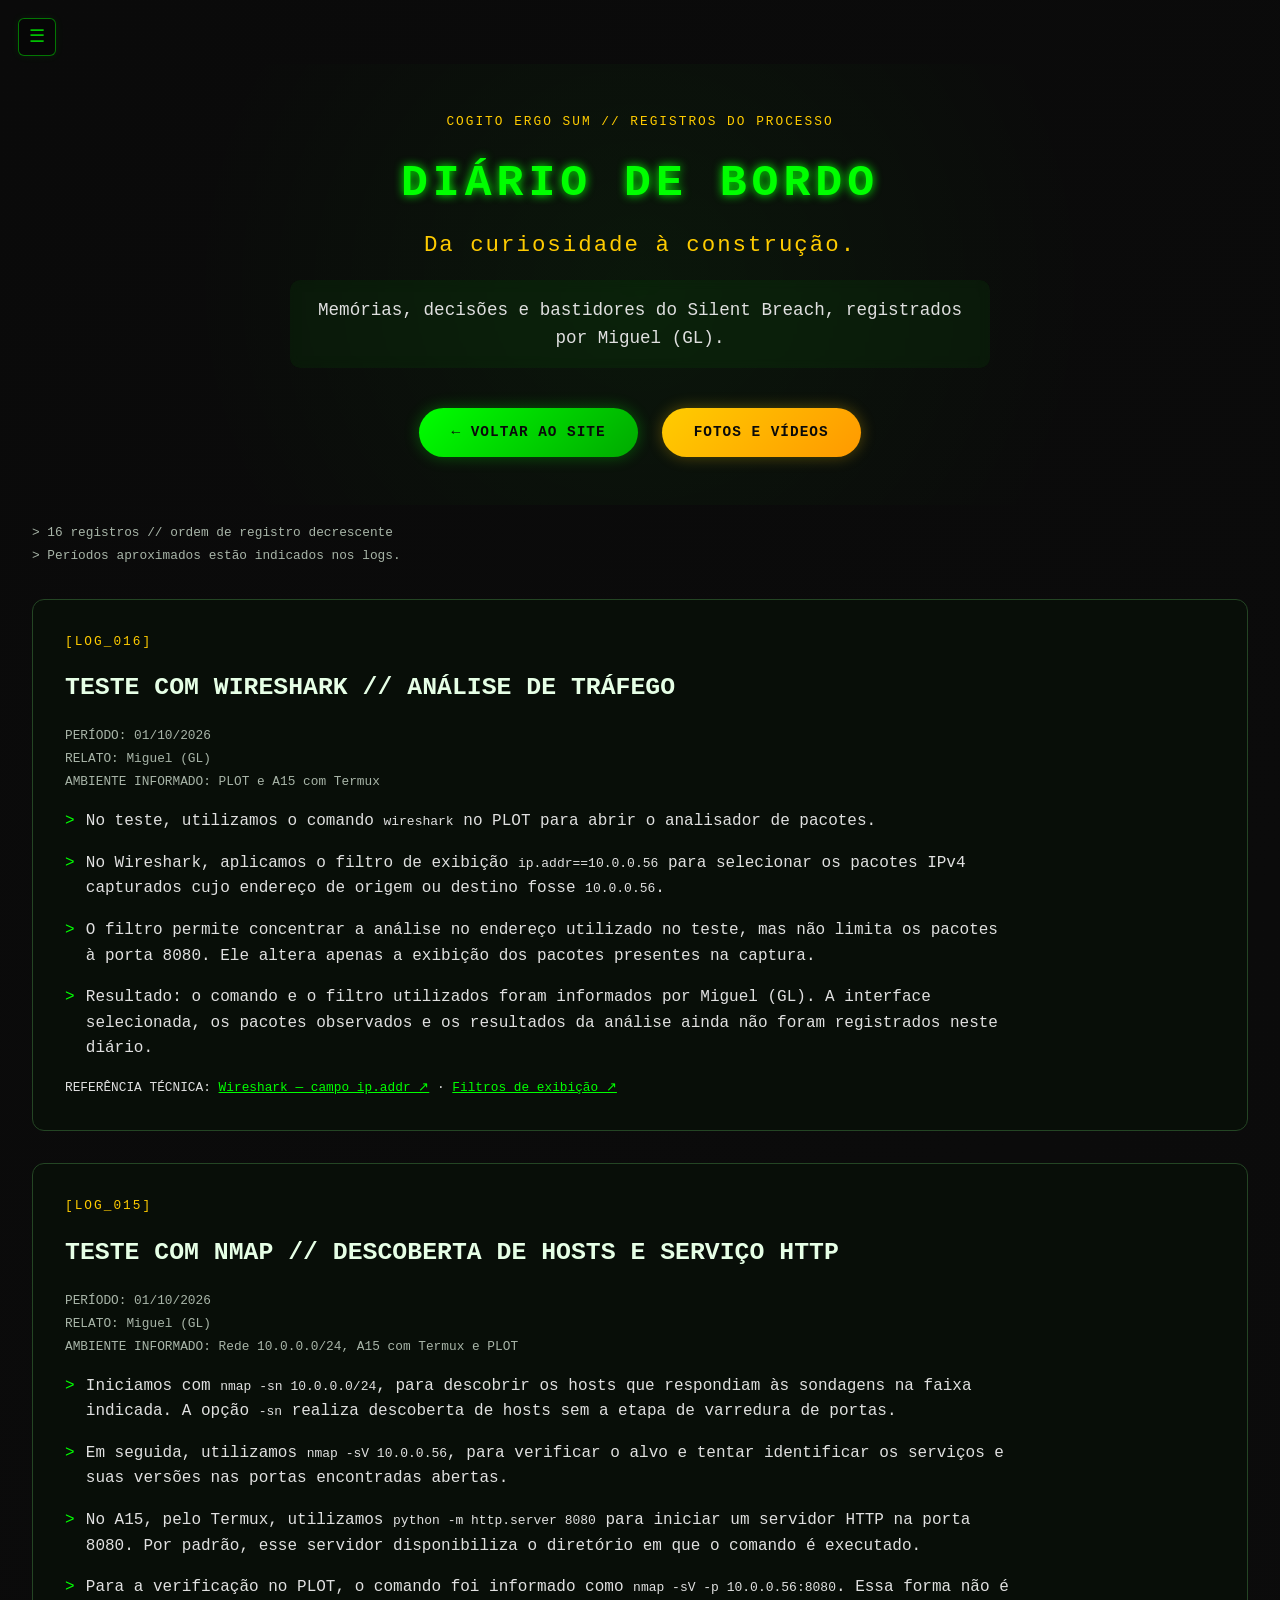
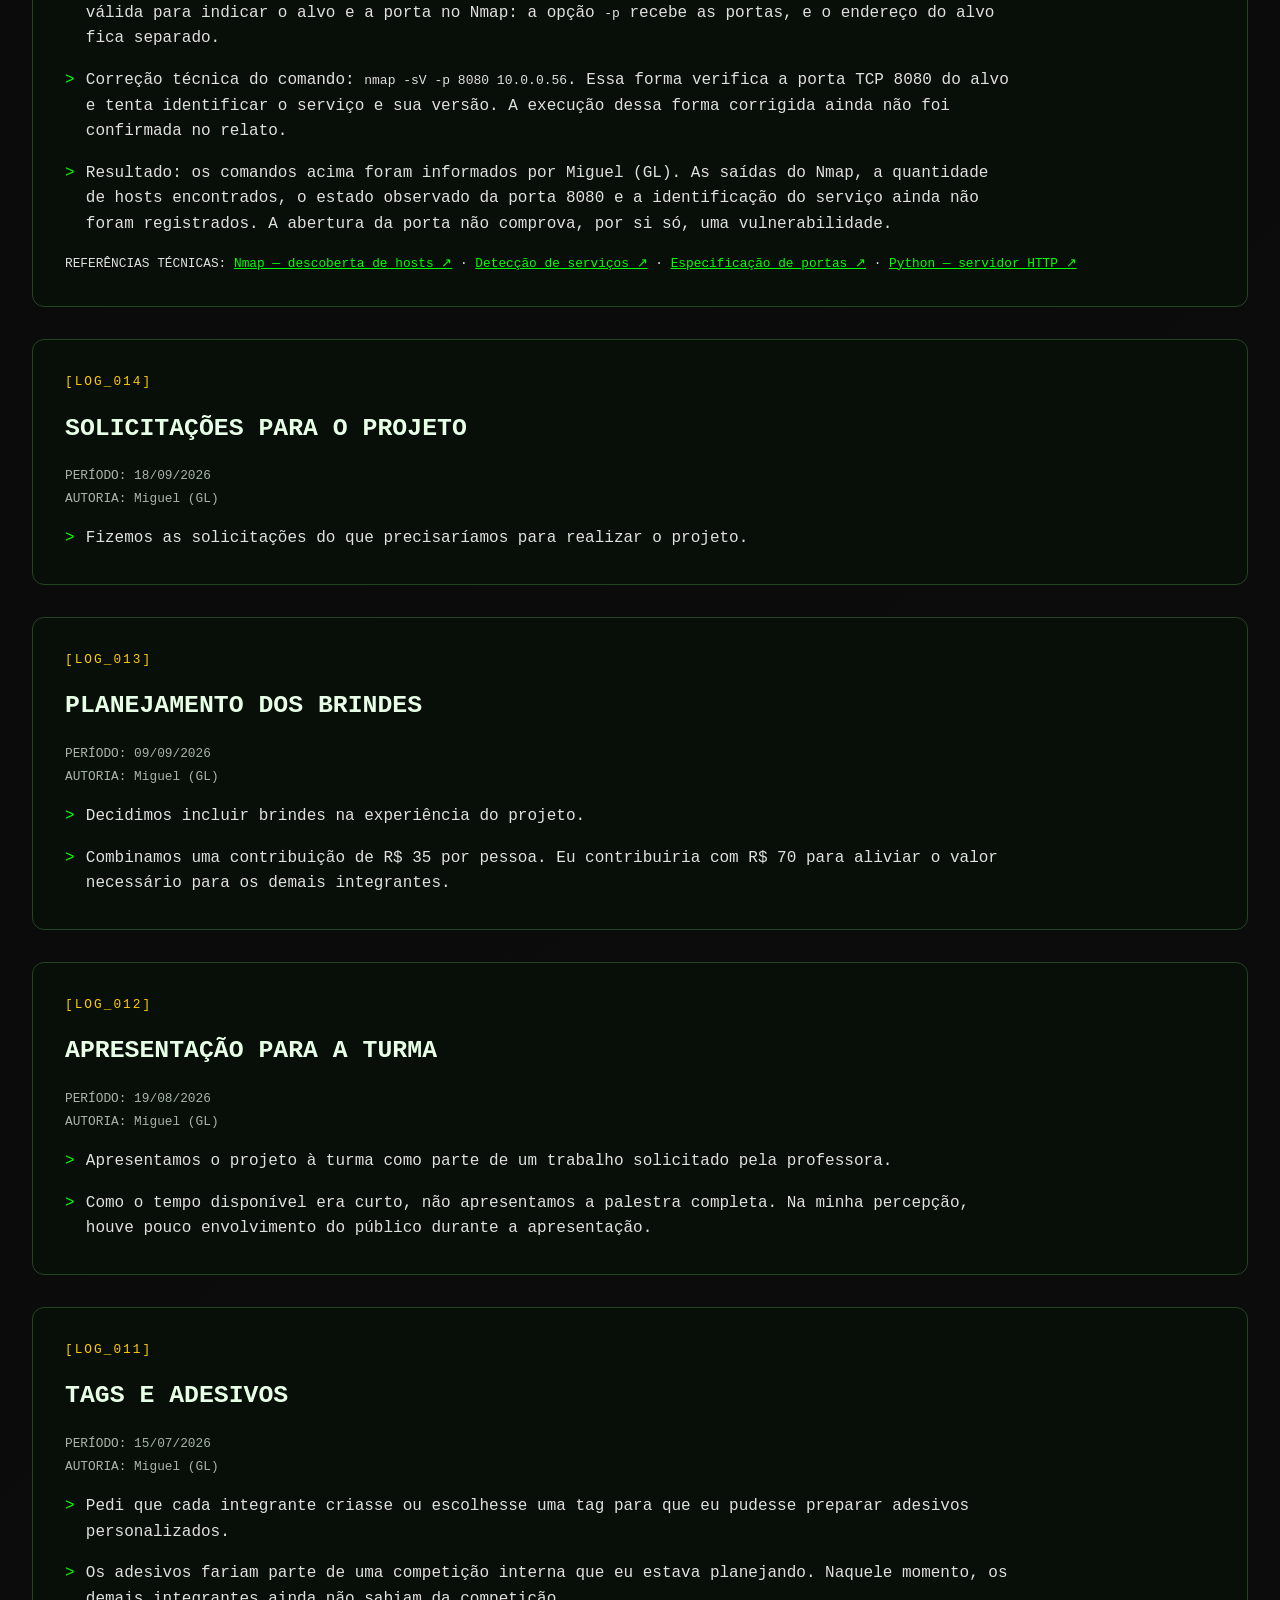
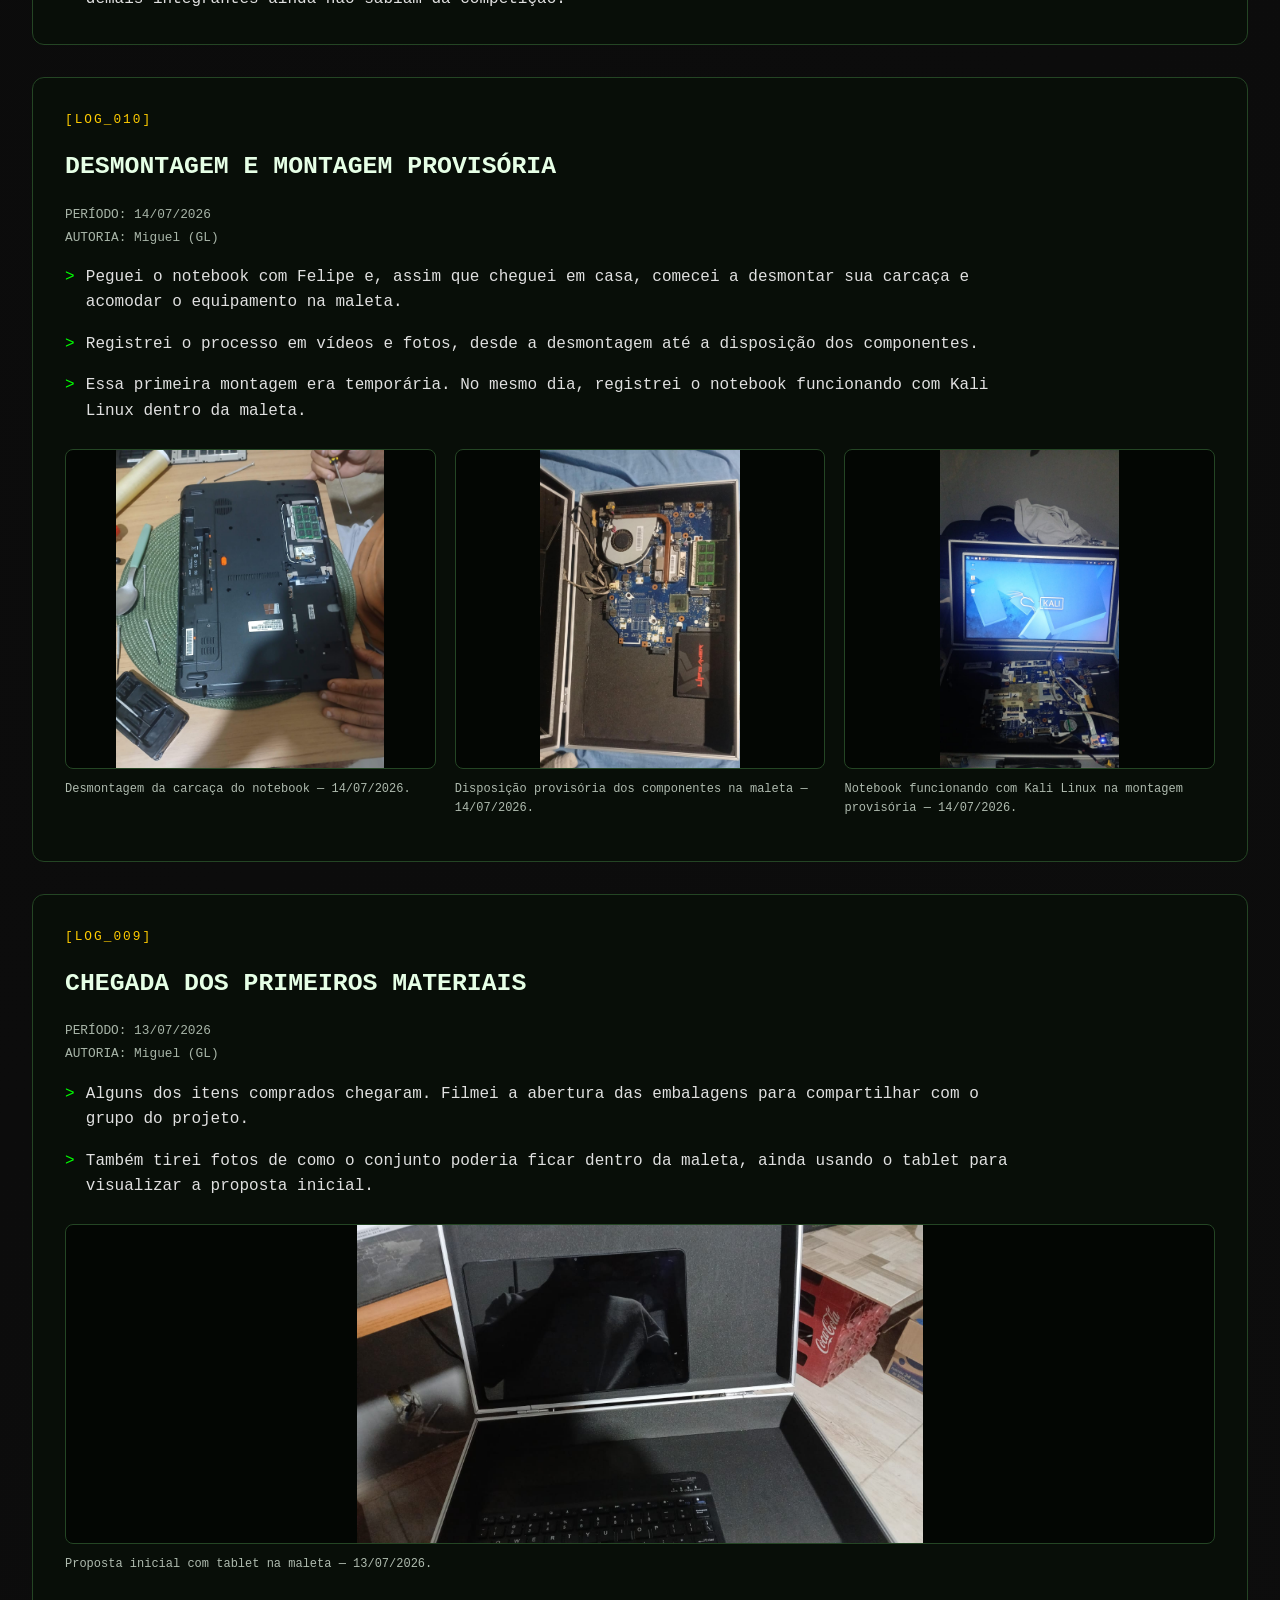
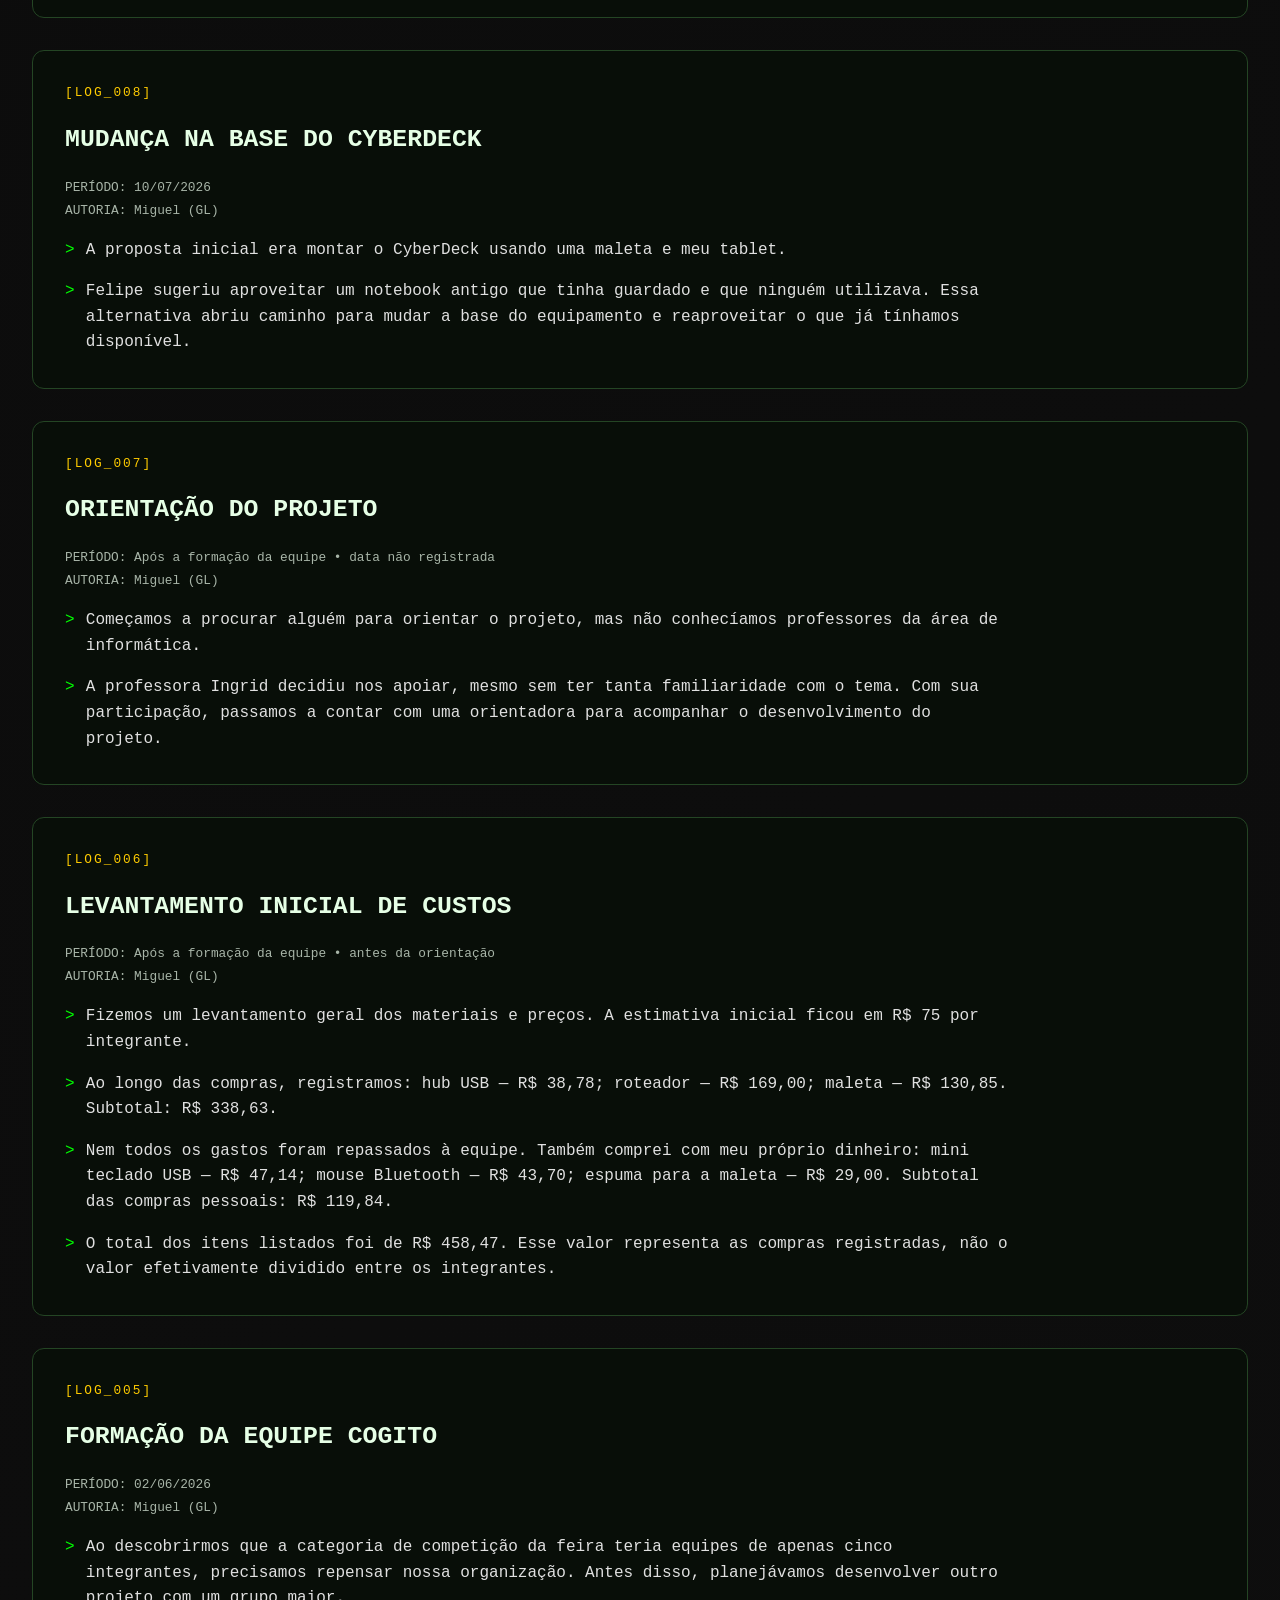
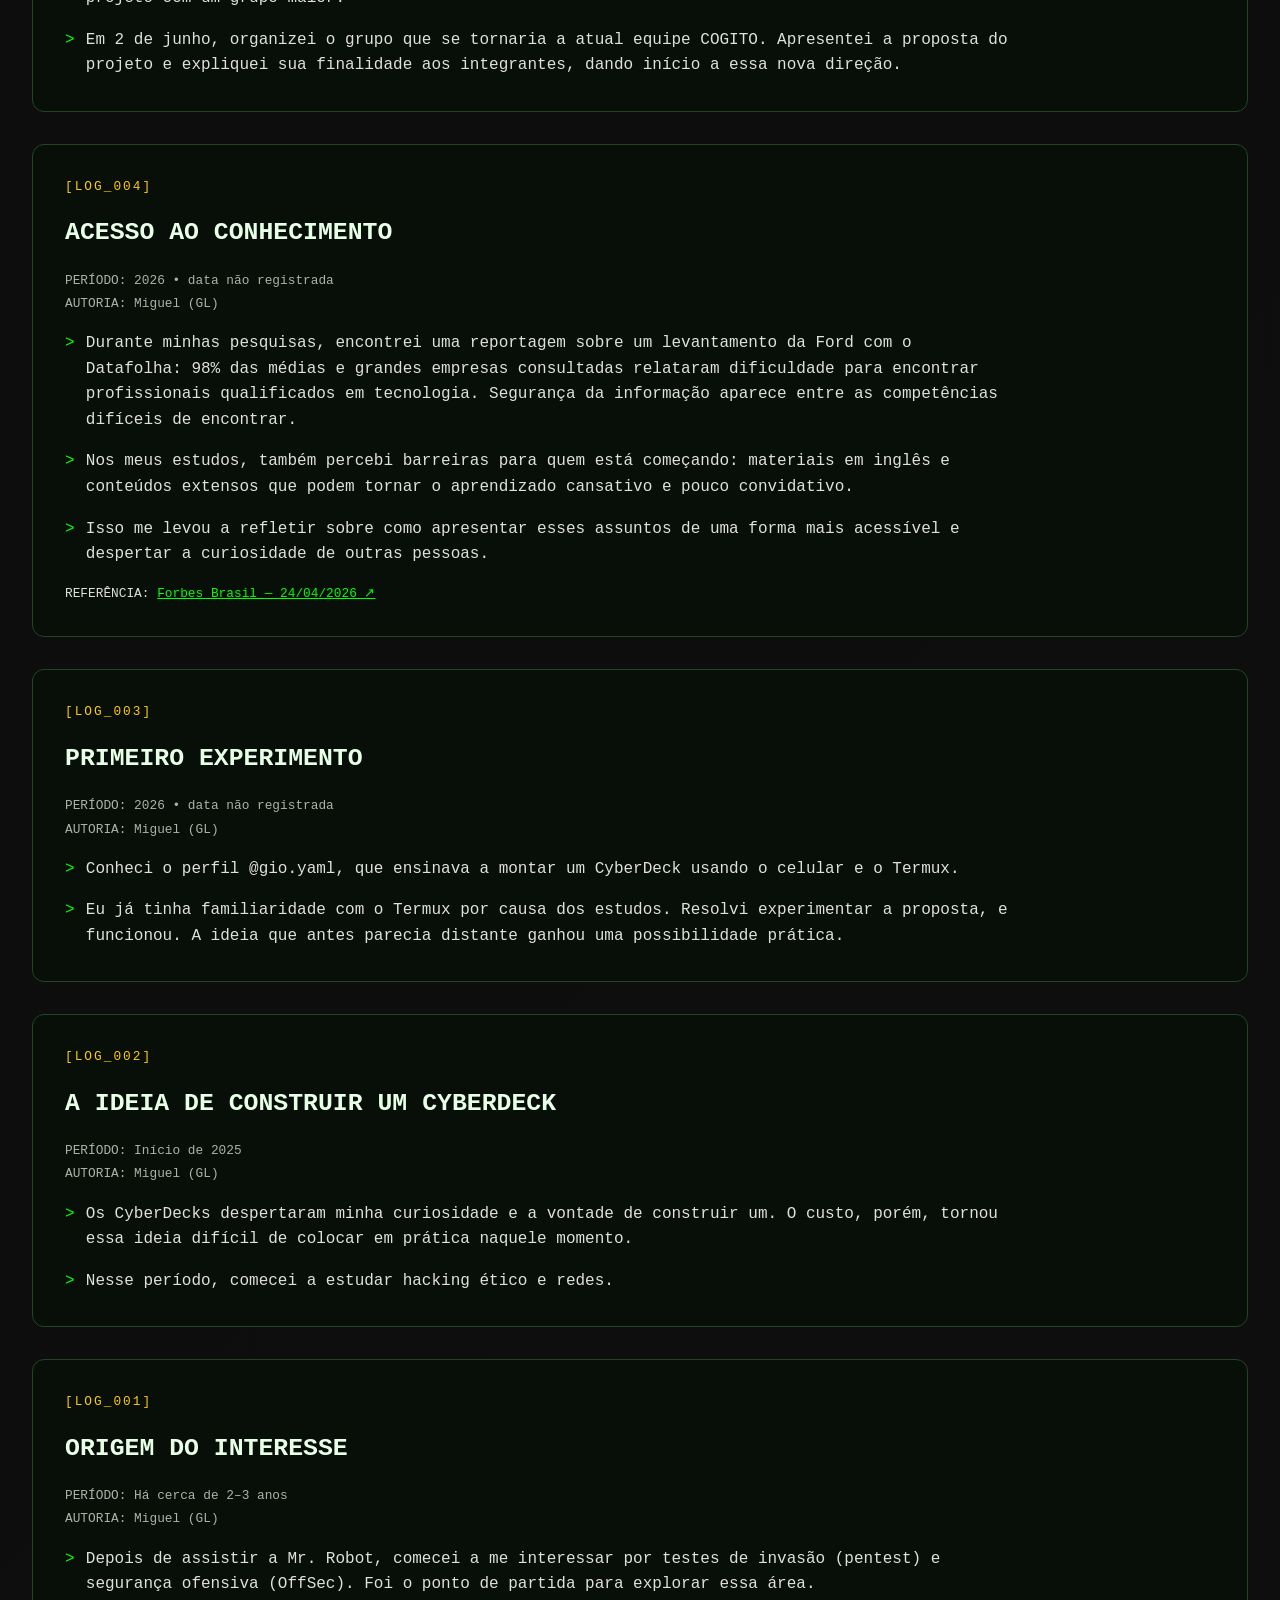
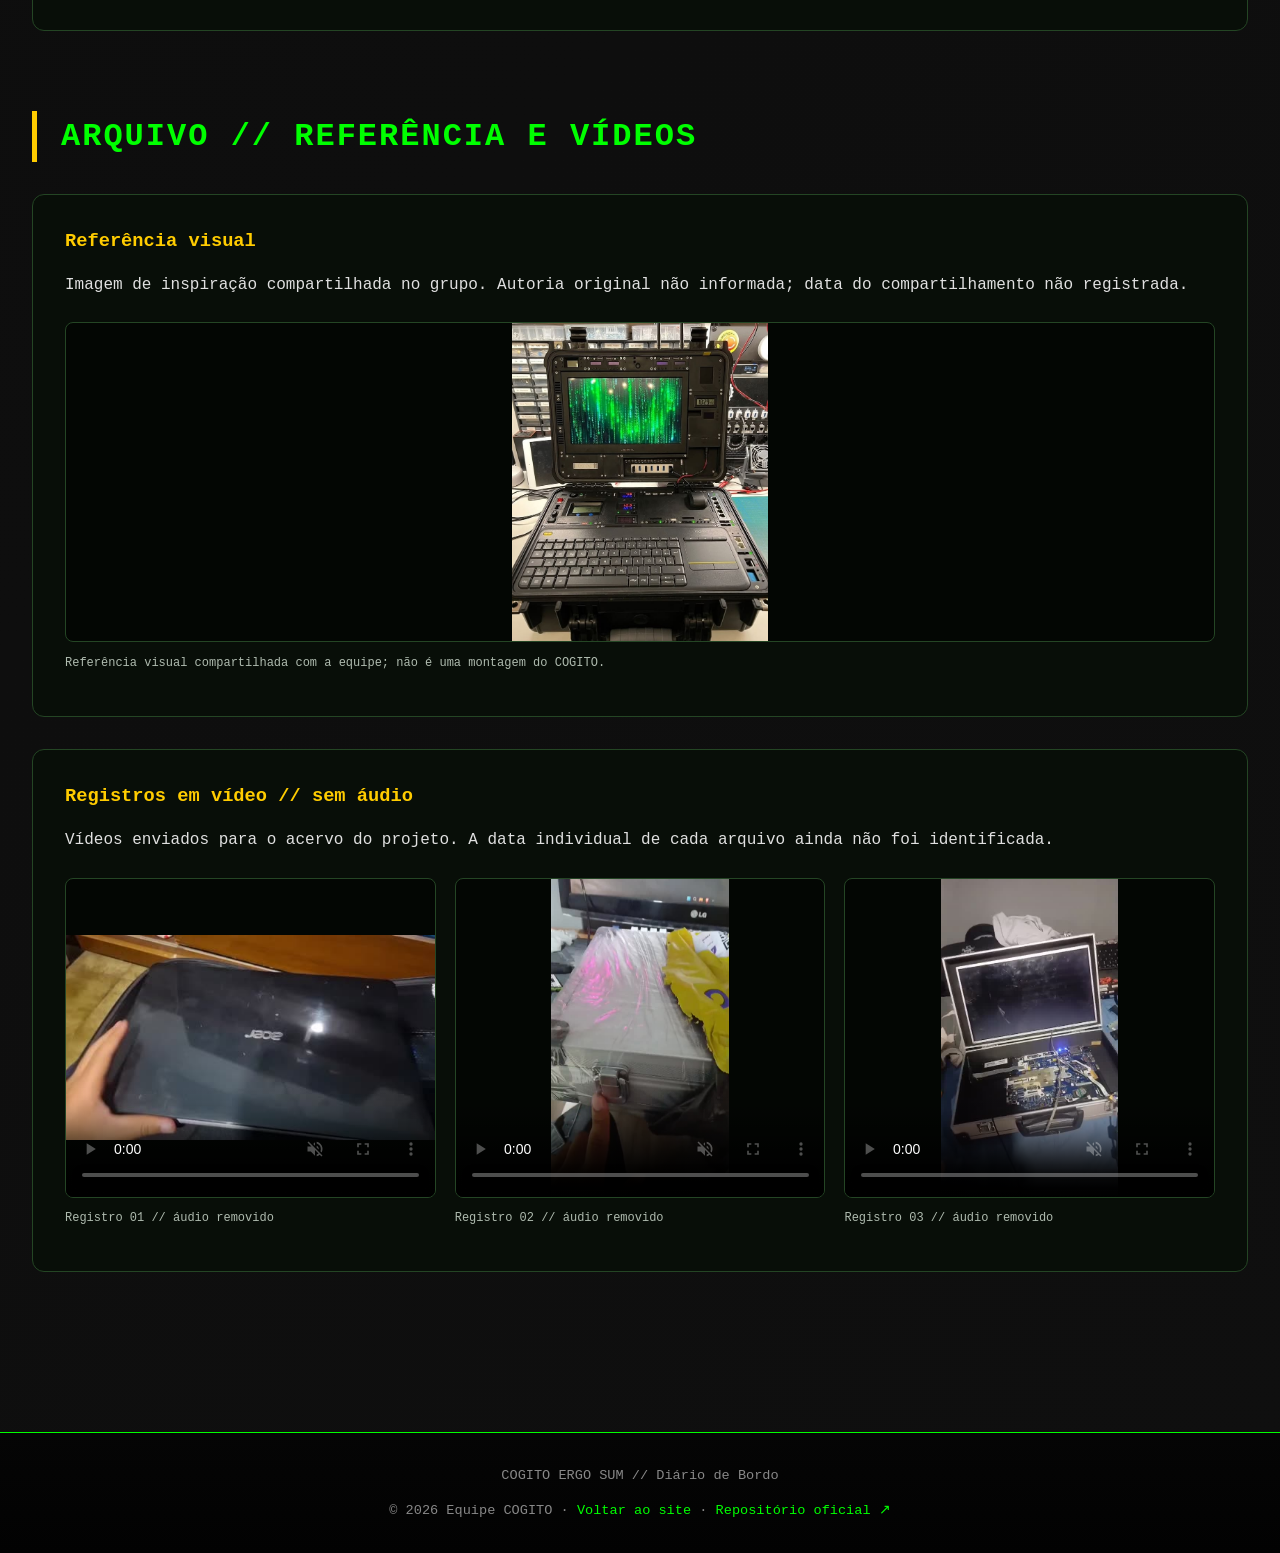
==== commit 8712b257: "diario.html" ====
--- a/diario.html
+++ b/diario.html
@@ -954,7 +954,29 @@
 <aside class="sidebar" id="sidebar" role="dialog" aria-modal="true" aria-label="Menu principal" inert>
 <div class="sidebar-header"><span>COGITO // MENU</span><button class="sidebar-close" id="sidebarClose" aria-label="Fechar menu">×</button></div>
 <nav class="sidebar-nav" aria-label="Seções"><a href="index.html#home">&gt; Início</a><a href="index.html#silent-breach">&gt; Silent Breach</a><a href="index.html#projetos">&gt; Projetos COGITO</a><a href="#home" aria-current="page">&gt; Diário de Bordo</a><a href="index.html#equipe">&gt; Equipe</a><a href="index.html#quiz">&gt; Quiz <span class="menu-lock">[LOCKED]</span></a><a href="index.html#contato">&gt; Contato</a></nav><div class="sidebar-footer">COGITO ERGO SUM<br><span>v2.0 // PENSAR. CRIAR. COMPARTILHAR.</span></div></aside>
-<main id="main-content"><section id="home" tabindex="-1" aria-labelledby="diary-title"><div class="hero"><p class="eyebrow">COGITO ERGO SUM // REGISTROS DO PROCESSO</p><h1 id="diary-title">DIÁRIO DE BORDO</h1><p class="subtitle">Da curiosidade à construção.</p><p class="description">Memórias, decisões e bastidores do Silent Breach, registrados por Miguel (GL).</p><div class="buttons"><a class="btn green" href="index.html">← VOLTAR AO SITE</a><a class="btn yellow" href="#arquivo">FOTOS E VÍDEOS</a></div></div><p class="log-meta">&gt; 14 registros // ordem de registro decrescente<br>&gt; Períodos aproximados estão indicados nos logs.</p><article class="terminal log-entry" id="log-014"><p class="eyebrow">[LOG_014]</p><h2>SOLICITAÇÕES PARA O PROJETO</h2><p class="log-meta">PERÍODO: 18/09/2026<br>AUTORIA: Miguel (GL)</p><p class="log-line">Fizemos as solicitações do que precisaríamos para realizar o projeto.</p></article><article class="terminal log-entry" id="log-013"><p class="eyebrow">[LOG_013]</p><h2>PLANEJAMENTO DOS BRINDES</h2><p class="log-meta">PERÍODO: 09/09/2026<br>AUTORIA: Miguel (GL)</p><p class="log-line">Decidimos incluir brindes na experiência do projeto.</p><p class="log-line">Combinamos uma contribuição de R$ 35 por pessoa. Eu contribuiria com R$ 70 para aliviar o valor necessário para os demais integrantes.</p></article><article class="terminal log-entry" id="log-012"><p class="eyebrow">[LOG_012]</p><h2>APRESENTAÇÃO PARA A TURMA</h2><p class="log-meta">PERÍODO: 19/08/2026<br>AUTORIA: Miguel (GL)</p><p class="log-line">Apresentamos o projeto à turma como parte de um trabalho solicitado pela professora.</p><p class="log-line">Como o tempo disponível era curto, não apresentamos a palestra completa. Na minha percepção, houve pouco envolvimento do público durante a apresentação.</p></article><article class="terminal log-entry" id="log-011"><p class="eyebrow">[LOG_011]</p><h2>TAGS E ADESIVOS</h2><p class="log-meta">PERÍODO: 15/07/2026<br>AUTORIA: Miguel (GL)</p><p class="log-line">Pedi que cada integrante criasse ou escolhesse uma tag para que eu pudesse preparar adesivos personalizados.</p><p class="log-line">Os adesivos fariam parte de uma competição interna que eu estava planejando. Naquele momento, os demais integrantes ainda não sabiam da competição.</p></article><article class="terminal log-entry" id="log-010"><p class="eyebrow">[LOG_010]</p><h2>DESMONTAGEM E MONTAGEM PROVISÓRIA</h2><p class="log-meta">PERÍODO: 14/07/2026<br>AUTORIA: Miguel (GL)</p><p class="log-line">Peguei o notebook com Felipe e, assim que cheguei em casa, comecei a desmontar sua carcaça e acomodar o equipamento na maleta.</p><p class="log-line">Registrei o processo em vídeos e fotos, desde a desmontagem até a disposição dos componentes.</p><p class="log-line">Essa primeira montagem era temporária. No mesmo dia, registrei o notebook funcionando com Kali Linux dentro da maleta.</p><div class="gallery"><figure><a href="midia/desmontagem.jpeg" target="_blank" rel="noopener"><img src="midia/desmontagem.jpeg" loading="lazy" alt="Desmontagem da carcaça do notebook — 14/07/2026."></a><figcaption>Desmontagem da carcaça do notebook — 14/07/2026.</figcaption></figure><figure><a href="midia/componentes.jpeg" target="_blank" rel="noopener"><img src="midia/componentes.jpeg" loading="lazy" alt="Disposição provisória dos componentes na maleta — 14/07/2026."></a><figcaption>Disposição provisória dos componentes na maleta — 14/07/2026.</figcaption></figure><figure><a href="midia/kali.jpeg" target="_blank" rel="noopener"><img src="midia/kali.jpeg" loading="lazy" alt="Notebook funcionando com Kali Linux na montagem provisória — 14/07/2026."></a><figcaption>Notebook funcionando com Kali Linux na montagem provisória — 14/07/2026.</figcaption></figure></div></article><article class="terminal log-entry" id="log-009"><p class="eyebrow">[LOG_009]</p><h2>CHEGADA DOS PRIMEIROS MATERIAIS</h2><p class="log-meta">PERÍODO: 13/07/2026<br>AUTORIA: Miguel (GL)</p><p class="log-line">Alguns dos itens comprados chegaram. Filmei a abertura das embalagens para compartilhar com o grupo do projeto.</p><p class="log-line">Também tirei fotos de como o conjunto poderia ficar dentro da maleta, ainda usando o tablet para visualizar a proposta inicial.</p><div class="gallery"><figure><a href="midia/tablet.jpeg" target="_blank" rel="noopener"><img src="midia/tablet.jpeg" loading="lazy" alt="Proposta inicial com tablet na maleta — 13/07/2026."></a><figcaption>Proposta inicial com tablet na maleta — 13/07/2026.</figcaption></figure></div></article><article class="terminal log-entry" id="log-008"><p class="eyebrow">[LOG_008]</p><h2>MUDANÇA NA BASE DO CYBERDECK</h2><p class="log-meta">PERÍODO: 10/07/2026<br>AUTORIA: Miguel (GL)</p><p class="log-line">A proposta inicial era montar o CyberDeck usando uma maleta e meu tablet.</p><p class="log-line">Felipe sugeriu aproveitar um notebook antigo que tinha guardado e que ninguém utilizava. Essa alternativa abriu caminho para mudar a base do equipamento e reaproveitar o que já tínhamos disponível.</p></article><article class="terminal log-entry" id="log-007"><p class="eyebrow">[LOG_007]</p><h2>ORIENTAÇÃO DO PROJETO</h2><p class="log-meta">PERÍODO: Após a formação da equipe • data não registrada<br>AUTORIA: Miguel (GL)</p><p class="log-line">Começamos a procurar alguém para orientar o projeto, mas não conhecíamos professores da área de informática.</p><p class="log-line">A professora Ingrid decidiu nos apoiar, mesmo sem ter tanta familiaridade com o tema. Com sua participação, passamos a contar com uma orientadora para acompanhar o desenvolvimento do projeto.</p></article><article class="terminal log-entry" id="log-006"><p class="eyebrow">[LOG_006]</p><h2>LEVANTAMENTO INICIAL DE CUSTOS</h2><p class="log-meta">PERÍODO: Após a formação da equipe • antes da orientação<br>AUTORIA: Miguel (GL)</p><p class="log-line">Fizemos um levantamento geral dos materiais e preços. A estimativa inicial ficou em R$ 75 por integrante.</p><p class="log-line">Ao longo das compras, registramos: hub USB — R$ 38,78; roteador — R$ 169,00; maleta — R$ 130,85. Subtotal: R$ 338,63.</p><p class="log-line">Nem todos os gastos foram repassados à equipe. Também comprei com meu próprio dinheiro: mini teclado USB — R$ 47,14; mouse Bluetooth — R$ 43,70; espuma para a maleta — R$ 29,00. Subtotal das compras pessoais: R$ 119,84.</p><p class="log-line">O total dos itens listados foi de R$ 458,47. Esse valor representa as compras registradas, não o valor efetivamente dividido entre os integrantes.</p></article><article class="terminal log-entry" id="log-005"><p class="eyebrow">[LOG_005]</p><h2>FORMAÇÃO DA EQUIPE COGITO</h2><p class="log-meta">PERÍODO: 02/06/2026<br>AUTORIA: Miguel (GL)</p><p class="log-line">Ao descobrirmos que a categoria de competição da feira teria equipes de apenas cinco integrantes, precisamos repensar nossa organização. Antes disso, planejávamos desenvolver outro projeto com um grupo maior.</p><p class="log-line">Em 2 de junho, organizei o grupo que se tornaria a atual equipe COGITO. Apresentei a proposta do projeto e expliquei sua finalidade aos integrantes, dando início a essa nova direção.</p></article><article class="terminal log-entry" id="log-004"><p class="eyebrow">[LOG_004]</p><h2>ACESSO AO CONHECIMENTO</h2><p class="log-meta">PERÍODO: 2026 • data não registrada<br>AUTORIA: Miguel (GL)</p><p class="log-line">Durante minhas pesquisas, encontrei uma reportagem sobre um levantamento da Ford com o Datafolha: 98% das médias e grandes empresas consultadas relataram dificuldade para encontrar profissionais qualificados em tecnologia. Segurança da informação aparece entre as competências difíceis de encontrar.</p><p class="log-line">Nos meus estudos, também percebi barreiras para quem está começando: materiais em inglês e conteúdos extensos que podem tornar o aprendizado cansativo e pouco convidativo.</p><p class="log-line">Isso me levou a refletir sobre como apresentar esses assuntos de uma forma mais acessível e despertar a curiosidade de outras pessoas.</p><p class="source">REFERÊNCIA: <a href="https://forbes.com.br/carreira/2026/04/escassez-de-talentos-em-tecnologia-desafia-98-das-empresas-no-brasil/" target="_blank" rel="noopener">Forbes Brasil — 24/04/2026 ↗</a></p></article><article class="terminal log-entry" id="log-003"><p class="eyebrow">[LOG_003]</p><h2>PRIMEIRO EXPERIMENTO</h2><p class="log-meta">PERÍODO: 2026 • data não registrada<br>AUTORIA: Miguel (GL)</p><p class="log-line">Conheci o perfil @gio.yaml, que ensinava a montar um CyberDeck usando o celular e o Termux.</p><p class="log-line">Eu já tinha familiaridade com o Termux por causa dos estudos. Resolvi experimentar a proposta, e funcionou. A ideia que antes parecia distante ganhou uma possibilidade prática.</p></article><article class="terminal log-entry" id="log-002"><p class="eyebrow">[LOG_002]</p><h2>A IDEIA DE CONSTRUIR UM CYBERDECK</h2><p class="log-meta">PERÍODO: Início de 2025<br>AUTORIA: Miguel (GL)</p><p class="log-line">Os CyberDecks despertaram minha curiosidade e a vontade de construir um. O custo, porém, tornou essa ideia difícil de colocar em prática naquele momento.</p><p class="log-line">Nesse período, comecei a estudar hacking ético e redes.</p></article><article class="terminal log-entry" id="log-001"><p class="eyebrow">[LOG_001]</p><h2>ORIGEM DO INTERESSE</h2><p class="log-meta">PERÍODO: Há cerca de 2–3 anos<br>AUTORIA: Miguel (GL)</p><p class="log-line">Depois de assistir a Mr. Robot, comecei a me interessar por testes de invasão (pentest) e segurança ofensiva (OffSec). Foi o ponto de partida para explorar essa área.</p></article></section><section id="arquivo" aria-labelledby="archive-title"><h2 class="section-title" id="archive-title">ARQUIVO // REFERÊNCIA E VÍDEOS</h2><div class="terminal"><h3>Referência visual</h3><p>Imagem de inspiração compartilhada no grupo. Autoria original não informada; data do compartilhamento não registrada.</p><div class="gallery"><figure><a href="midia/referencia.jpeg" target="_blank" rel="noopener"><img src="midia/referencia.jpeg" loading="lazy" alt="Referência visual compartilhada com a equipe; não é uma montagem do COGITO."></a><figcaption>Referência visual compartilhada com a equipe; não é uma montagem do COGITO.</figcaption></figure></div></div><div class="terminal"><h3>Registros em vídeo // sem áudio</h3><p>Vídeos enviados para o acervo do projeto. A data individual de cada arquivo ainda não foi identificada.</p><div class="gallery"><figure><video controls muted playsinline preload="metadata" poster="midia/video-1.jpg" aria-label="Registro em vídeo 1, sem áudio"><source src="midia/video-1.mp4" type="video/mp4">Seu navegador não suporta vídeo. <a href="midia/video-1.mp4">Baixar vídeo</a></video><figcaption>Registro 01 // áudio removido</figcaption></figure><figure><video controls muted playsinline preload="metadata" poster="midia/video-2.jpg" aria-label="Registro em vídeo 2, sem áudio"><source src="midia/video-2.mp4" type="video/mp4">Seu navegador não suporta vídeo. <a href="midia/video-2.mp4">Baixar vídeo</a></video><figcaption>Registro 02 // áudio removido</figcaption></figure><figure><video controls muted playsinline preload="metadata" poster="midia/video-3.jpg" aria-label="Registro em vídeo 3, sem áudio"><source src="midia/video-3.mp4" type="video/mp4">Seu navegador não suporta vídeo. <a href="midia/video-3.mp4">Baixar vídeo</a></video><figcaption>Registro 03 // áudio removido</figcaption></figure></div></div></section></main>
+<main id="main-content"><section id="home" tabindex="-1" aria-labelledby="diary-title"><div class="hero"><p class="eyebrow">COGITO ERGO SUM // REGISTROS DO PROCESSO</p><h1 id="diary-title">DIÁRIO DE BORDO</h1><p class="subtitle">Da curiosidade à construção.</p><p class="description">Memórias, decisões e bastidores do Silent Breach, registrados por Miguel (GL).</p><div class="buttons"><a class="btn green" href="index.html">← VOLTAR AO SITE</a><a class="btn yellow" href="#arquivo">FOTOS E VÍDEOS</a></div></div><p class="log-meta">&gt; 16 registros // ordem de registro decrescente<br>&gt; Períodos aproximados estão indicados nos logs.</p><article class="terminal log-entry" id="log-016">
+<p class="eyebrow">[LOG_016]</p>
+<h2>TESTE COM WIRESHARK // ANÁLISE DE TRÁFEGO</h2>
+<p class="log-meta">PERÍODO: 01/10/2026<br>RELATO: Miguel (GL)<br>AMBIENTE INFORMADO: PLOT e A15 com Termux</p>
+<p class="log-line">No teste, utilizamos o comando <code>wireshark</code> no PLOT para abrir o analisador de pacotes.</p>
+<p class="log-line">No Wireshark, aplicamos o filtro de exibição <code>ip.addr==10.0.0.56</code> para selecionar os pacotes IPv4 capturados cujo endereço de origem ou destino fosse <code>10.0.0.56</code>.</p>
+<p class="log-line">O filtro permite concentrar a análise no endereço utilizado no teste, mas não limita os pacotes à porta 8080. Ele altera apenas a exibição dos pacotes presentes na captura.</p>
+<p class="log-line">Resultado: o comando e o filtro utilizados foram informados por Miguel (GL). A interface selecionada, os pacotes observados e os resultados da análise ainda não foram registrados neste diário.</p>
+<p class="source">REFERÊNCIA TÉCNICA: <a href="https://www.wireshark.org/docs/dfref/i/ip.html" target="_blank" rel="noopener">Wireshark — campo ip.addr ↗</a> · <a href="https://www.wireshark.org/docs/wsug_html_chunked/ChWorkBuildDisplayFilterSection.html" target="_blank" rel="noopener">Filtros de exibição ↗</a></p>
+</article>
+<article class="terminal log-entry" id="log-015">
+<p class="eyebrow">[LOG_015]</p>
+<h2>TESTE COM NMAP // DESCOBERTA DE HOSTS E SERVIÇO HTTP</h2>
+<p class="log-meta">PERÍODO: 01/10/2026<br>RELATO: Miguel (GL)<br>AMBIENTE INFORMADO: Rede 10.0.0.0/24, A15 com Termux e PLOT</p>
+<p class="log-line">Iniciamos com <code>nmap -sn 10.0.0.0/24</code>, para descobrir os hosts que respondiam às sondagens na faixa indicada. A opção <code>-sn</code> realiza descoberta de hosts sem a etapa de varredura de portas.</p>
+<p class="log-line">Em seguida, utilizamos <code>nmap -sV 10.0.0.56</code>, para verificar o alvo e tentar identificar os serviços e suas versões nas portas encontradas abertas.</p>
+<p class="log-line">No A15, pelo Termux, utilizamos <code>python -m http.server 8080</code> para iniciar um servidor HTTP na porta 8080. Por padrão, esse servidor disponibiliza o diretório em que o comando é executado.</p>
+<p class="log-line">Para a verificação no PLOT, o comando foi informado como <code>nmap -sV -p 10.0.0.56:8080</code>. Essa forma não é válida para indicar o alvo e a porta no Nmap: a opção <code>-p</code> recebe as portas, e o endereço do alvo fica separado.</p>
+<p class="log-line">Correção técnica do comando: <code>nmap -sV -p 8080 10.0.0.56</code>. Essa forma verifica a porta TCP 8080 do alvo e tenta identificar o serviço e sua versão. A execução dessa forma corrigida ainda não foi confirmada no relato.</p>
+<p class="log-line">Resultado: os comandos acima foram informados por Miguel (GL). As saídas do Nmap, a quantidade de hosts encontrados, o estado observado da porta 8080 e a identificação do serviço ainda não foram registrados. A abertura da porta não comprova, por si só, uma vulnerabilidade.</p>
+<p class="source">REFERÊNCIAS TÉCNICAS: <a href="https://nmap.org/book/man-host-discovery.html" target="_blank" rel="noopener">Nmap — descoberta de hosts ↗</a> · <a href="https://nmap.org/book/man-version-detection.html" target="_blank" rel="noopener">Detecção de serviços ↗</a> · <a href="https://nmap.org/book/man-port-specification.html" target="_blank" rel="noopener">Especificação de portas ↗</a> · <a href="https://docs.python.org/3/library/http.server.html" target="_blank" rel="noopener">Python — servidor HTTP ↗</a></p>
+</article>
+<article class="terminal log-entry" id="log-014"><p class="eyebrow">[LOG_014]</p><h2>SOLICITAÇÕES PARA O PROJETO</h2><p class="log-meta">PERÍODO: 18/09/2026<br>AUTORIA: Miguel (GL)</p><p class="log-line">Fizemos as solicitações do que precisaríamos para realizar o projeto.</p></article><article class="terminal log-entry" id="log-013"><p class="eyebrow">[LOG_013]</p><h2>PLANEJAMENTO DOS BRINDES</h2><p class="log-meta">PERÍODO: 09/09/2026<br>AUTORIA: Miguel (GL)</p><p class="log-line">Decidimos incluir brindes na experiência do projeto.</p><p class="log-line">Combinamos uma contribuição de R$ 35 por pessoa. Eu contribuiria com R$ 70 para aliviar o valor necessário para os demais integrantes.</p></article><article class="terminal log-entry" id="log-012"><p class="eyebrow">[LOG_012]</p><h2>APRESENTAÇÃO PARA A TURMA</h2><p class="log-meta">PERÍODO: 19/08/2026<br>AUTORIA: Miguel (GL)</p><p class="log-line">Apresentamos o projeto à turma como parte de um trabalho solicitado pela professora.</p><p class="log-line">Como o tempo disponível era curto, não apresentamos a palestra completa. Na minha percepção, houve pouco envolvimento do público durante a apresentação.</p></article><article class="terminal log-entry" id="log-011"><p class="eyebrow">[LOG_011]</p><h2>TAGS E ADESIVOS</h2><p class="log-meta">PERÍODO: 15/07/2026<br>AUTORIA: Miguel (GL)</p><p class="log-line">Pedi que cada integrante criasse ou escolhesse uma tag para que eu pudesse preparar adesivos personalizados.</p><p class="log-line">Os adesivos fariam parte de uma competição interna que eu estava planejando. Naquele momento, os demais integrantes ainda não sabiam da competição.</p></article><article class="terminal log-entry" id="log-010"><p class="eyebrow">[LOG_010]</p><h2>DESMONTAGEM E MONTAGEM PROVISÓRIA</h2><p class="log-meta">PERÍODO: 14/07/2026<br>AUTORIA: Miguel (GL)</p><p class="log-line">Peguei o notebook com Felipe e, assim que cheguei em casa, comecei a desmontar sua carcaça e acomodar o equipamento na maleta.</p><p class="log-line">Registrei o processo em vídeos e fotos, desde a desmontagem até a disposição dos componentes.</p><p class="log-line">Essa primeira montagem era temporária. No mesmo dia, registrei o notebook funcionando com Kali Linux dentro da maleta.</p><div class="gallery"><figure><a href="midia/desmontagem.jpeg" target="_blank" rel="noopener"><img src="midia/desmontagem.jpeg" loading="lazy" alt="Desmontagem da carcaça do notebook — 14/07/2026."></a><figcaption>Desmontagem da carcaça do notebook — 14/07/2026.</figcaption></figure><figure><a href="midia/componentes.jpeg" target="_blank" rel="noopener"><img src="midia/componentes.jpeg" loading="lazy" alt="Disposição provisória dos componentes na maleta — 14/07/2026."></a><figcaption>Disposição provisória dos componentes na maleta — 14/07/2026.</figcaption></figure><figure><a href="midia/kali.jpeg" target="_blank" rel="noopener"><img src="midia/kali.jpeg" loading="lazy" alt="Notebook funcionando com Kali Linux na montagem provisória — 14/07/2026."></a><figcaption>Notebook funcionando com Kali Linux na montagem provisória — 14/07/2026.</figcaption></figure></div></article><article class="terminal log-entry" id="log-009"><p class="eyebrow">[LOG_009]</p><h2>CHEGADA DOS PRIMEIROS MATERIAIS</h2><p class="log-meta">PERÍODO: 13/07/2026<br>AUTORIA: Miguel (GL)</p><p class="log-line">Alguns dos itens comprados chegaram. Filmei a abertura das embalagens para compartilhar com o grupo do projeto.</p><p class="log-line">Também tirei fotos de como o conjunto poderia ficar dentro da maleta, ainda usando o tablet para visualizar a proposta inicial.</p><div class="gallery"><figure><a href="midia/tablet.jpeg" target="_blank" rel="noopener"><img src="midia/tablet.jpeg" loading="lazy" alt="Proposta inicial com tablet na maleta — 13/07/2026."></a><figcaption>Proposta inicial com tablet na maleta — 13/07/2026.</figcaption></figure></div></article><article class="terminal log-entry" id="log-008"><p class="eyebrow">[LOG_008]</p><h2>MUDANÇA NA BASE DO CYBERDECK</h2><p class="log-meta">PERÍODO: 10/07/2026<br>AUTORIA: Miguel (GL)</p><p class="log-line">A proposta inicial era montar o CyberDeck usando uma maleta e meu tablet.</p><p class="log-line">Felipe sugeriu aproveitar um notebook antigo que tinha guardado e que ninguém utilizava. Essa alternativa abriu caminho para mudar a base do equipamento e reaproveitar o que já tínhamos disponível.</p></article><article class="terminal log-entry" id="log-007"><p class="eyebrow">[LOG_007]</p><h2>ORIENTAÇÃO DO PROJETO</h2><p class="log-meta">PERÍODO: Após a formação da equipe • data não registrada<br>AUTORIA: Miguel (GL)</p><p class="log-line">Começamos a procurar alguém para orientar o projeto, mas não conhecíamos professores da área de informática.</p><p class="log-line">A professora Ingrid decidiu nos apoiar, mesmo sem ter tanta familiaridade com o tema. Com sua participação, passamos a contar com uma orientadora para acompanhar o desenvolvimento do projeto.</p></article><article class="terminal log-entry" id="log-006"><p class="eyebrow">[LOG_006]</p><h2>LEVANTAMENTO INICIAL DE CUSTOS</h2><p class="log-meta">PERÍODO: Após a formação da equipe • antes da orientação<br>AUTORIA: Miguel (GL)</p><p class="log-line">Fizemos um levantamento geral dos materiais e preços. A estimativa inicial ficou em R$ 75 por integrante.</p><p class="log-line">Ao longo das compras, registramos: hub USB — R$ 38,78; roteador — R$ 169,00; maleta — R$ 130,85. Subtotal: R$ 338,63.</p><p class="log-line">Nem todos os gastos foram repassados à equipe. Também comprei com meu próprio dinheiro: mini teclado USB — R$ 47,14; mouse Bluetooth — R$ 43,70; espuma para a maleta — R$ 29,00. Subtotal das compras pessoais: R$ 119,84.</p><p class="log-line">O total dos itens listados foi de R$ 458,47. Esse valor representa as compras registradas, não o valor efetivamente dividido entre os integrantes.</p></article><article class="terminal log-entry" id="log-005"><p class="eyebrow">[LOG_005]</p><h2>FORMAÇÃO DA EQUIPE COGITO</h2><p class="log-meta">PERÍODO: 02/06/2026<br>AUTORIA: Miguel (GL)</p><p class="log-line">Ao descobrirmos que a categoria de competição da feira teria equipes de apenas cinco integrantes, precisamos repensar nossa organização. Antes disso, planejávamos desenvolver outro projeto com um grupo maior.</p><p class="log-line">Em 2 de junho, organizei o grupo que se tornaria a atual equipe COGITO. Apresentei a proposta do projeto e expliquei sua finalidade aos integrantes, dando início a essa nova direção.</p></article><article class="terminal log-entry" id="log-004"><p class="eyebrow">[LOG_004]</p><h2>ACESSO AO CONHECIMENTO</h2><p class="log-meta">PERÍODO: 2026 • data não registrada<br>AUTORIA: Miguel (GL)</p><p class="log-line">Durante minhas pesquisas, encontrei uma reportagem sobre um levantamento da Ford com o Datafolha: 98% das médias e grandes empresas consultadas relataram dificuldade para encontrar profissionais qualificados em tecnologia. Segurança da informação aparece entre as competências difíceis de encontrar.</p><p class="log-line">Nos meus estudos, também percebi barreiras para quem está começando: materiais em inglês e conteúdos extensos que podem tornar o aprendizado cansativo e pouco convidativo.</p><p class="log-line">Isso me levou a refletir sobre como apresentar esses assuntos de uma forma mais acessível e despertar a curiosidade de outras pessoas.</p><p class="source">REFERÊNCIA: <a href="https://forbes.com.br/carreira/2026/04/escassez-de-talentos-em-tecnologia-desafia-98-das-empresas-no-brasil/" target="_blank" rel="noopener">Forbes Brasil — 24/04/2026 ↗</a></p></article><article class="terminal log-entry" id="log-003"><p class="eyebrow">[LOG_003]</p><h2>PRIMEIRO EXPERIMENTO</h2><p class="log-meta">PERÍODO: 2026 • data não registrada<br>AUTORIA: Miguel (GL)</p><p class="log-line">Conheci o perfil @gio.yaml, que ensinava a montar um CyberDeck usando o celular e o Termux.</p><p class="log-line">Eu já tinha familiaridade com o Termux por causa dos estudos. Resolvi experimentar a proposta, e funcionou. A ideia que antes parecia distante ganhou uma possibilidade prática.</p></article><article class="terminal log-entry" id="log-002"><p class="eyebrow">[LOG_002]</p><h2>A IDEIA DE CONSTRUIR UM CYBERDECK</h2><p class="log-meta">PERÍODO: Início de 2025<br>AUTORIA: Miguel (GL)</p><p class="log-line">Os CyberDecks despertaram minha curiosidade e a vontade de construir um. O custo, porém, tornou essa ideia difícil de colocar em prática naquele momento.</p><p class="log-line">Nesse período, comecei a estudar hacking ético e redes.</p></article><article class="terminal log-entry" id="log-001"><p class="eyebrow">[LOG_001]</p><h2>ORIGEM DO INTERESSE</h2><p class="log-meta">PERÍODO: Há cerca de 2–3 anos<br>AUTORIA: Miguel (GL)</p><p class="log-line">Depois de assistir a Mr. Robot, comecei a me interessar por testes de invasão (pentest) e segurança ofensiva (OffSec). Foi o ponto de partida para explorar essa área.</p></article></section><section id="arquivo" aria-labelledby="archive-title"><h2 class="section-title" id="archive-title">ARQUIVO // REFERÊNCIA E VÍDEOS</h2><div class="terminal"><h3>Referência visual</h3><p>Imagem de inspiração compartilhada no grupo. Autoria original não informada; data do compartilhamento não registrada.</p><div class="gallery"><figure><a href="midia/referencia.jpeg" target="_blank" rel="noopener"><img src="midia/referencia.jpeg" loading="lazy" alt="Referência visual compartilhada com a equipe; não é uma montagem do COGITO."></a><figcaption>Referência visual compartilhada com a equipe; não é uma montagem do COGITO.</figcaption></figure></div></div><div class="terminal"><h3>Registros em vídeo // sem áudio</h3><p>Vídeos enviados para o acervo do projeto. A data individual de cada arquivo ainda não foi identificada.</p><div class="gallery"><figure><video controls muted playsinline preload="metadata" poster="midia/video-1.jpg" aria-label="Registro em vídeo 1, sem áudio"><source src="midia/video-1.mp4" type="video/mp4">Seu navegador não suporta vídeo. <a href="midia/video-1.mp4">Baixar vídeo</a></video><figcaption>Registro 01 // áudio removido</figcaption></figure><figure><video controls muted playsinline preload="metadata" poster="midia/video-2.jpg" aria-label="Registro em vídeo 2, sem áudio"><source src="midia/video-2.mp4" type="video/mp4">Seu navegador não suporta vídeo. <a href="midia/video-2.mp4">Baixar vídeo</a></video><figcaption>Registro 02 // áudio removido</figcaption></figure><figure><video controls muted playsinline preload="metadata" poster="midia/video-3.jpg" aria-label="Registro em vídeo 3, sem áudio"><source src="midia/video-3.mp4" type="video/mp4">Seu navegador não suporta vídeo. <a href="midia/video-3.mp4">Baixar vídeo</a></video><figcaption>Registro 03 // áudio removido</figcaption></figure></div></div></section></main>
 <footer><p>COGITO ERGO SUM // Diário de Bordo</p><p>© 2026 Equipe COGITO · <a href="index.html">Voltar ao site</a> · <a href="https://github.com/guel2111cruz-pixel/cogito-site" target="_blank" rel="noopener noreferrer">Repositório oficial ↗</a></p></footer>
 <button id="topBtn" aria-label="Voltar ao topo" title="Voltar ao topo">↑</button>
 <script>
@@ -1013,4 +1035,4 @@
   window.scrollTo({top:0,behavior:matchMedia('(prefers-reduced-motion: reduce)').matches?'instant':'smooth'});
 });
 
-</script></body></html>+</script></body></html>
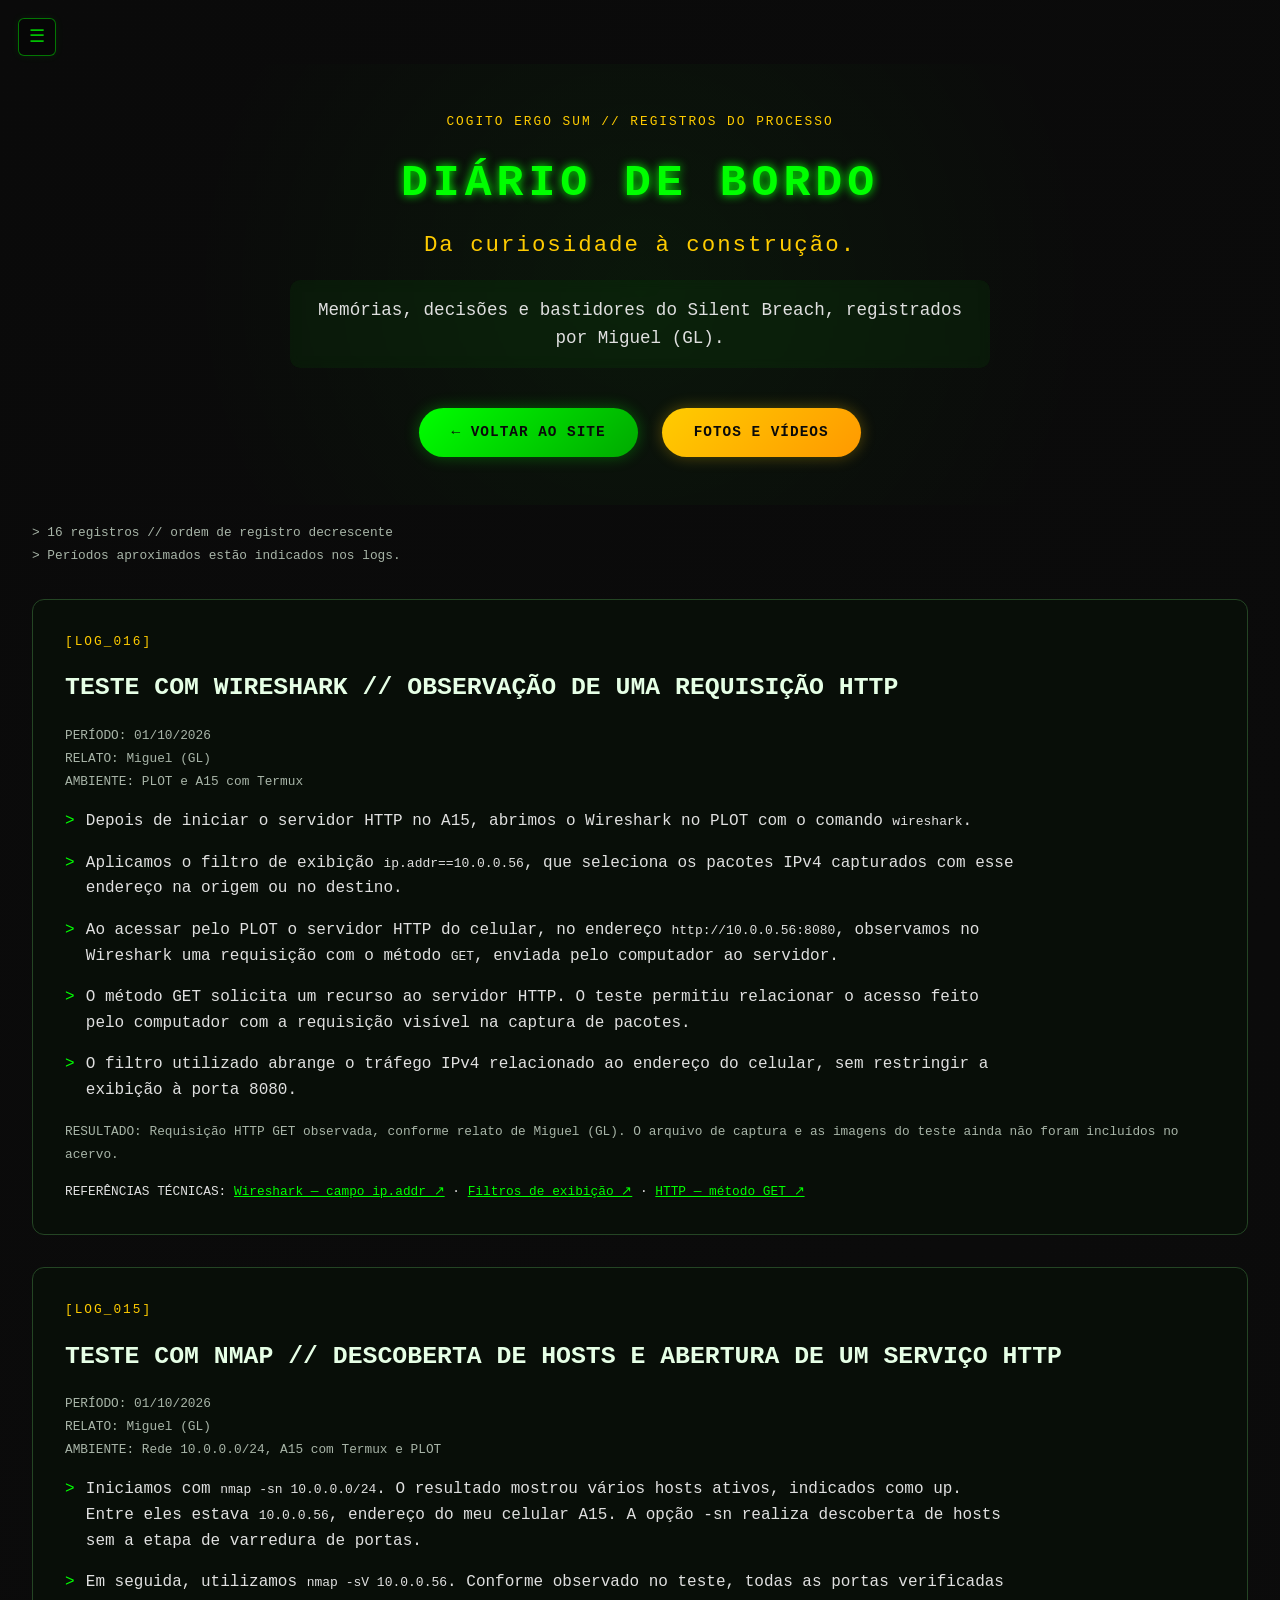
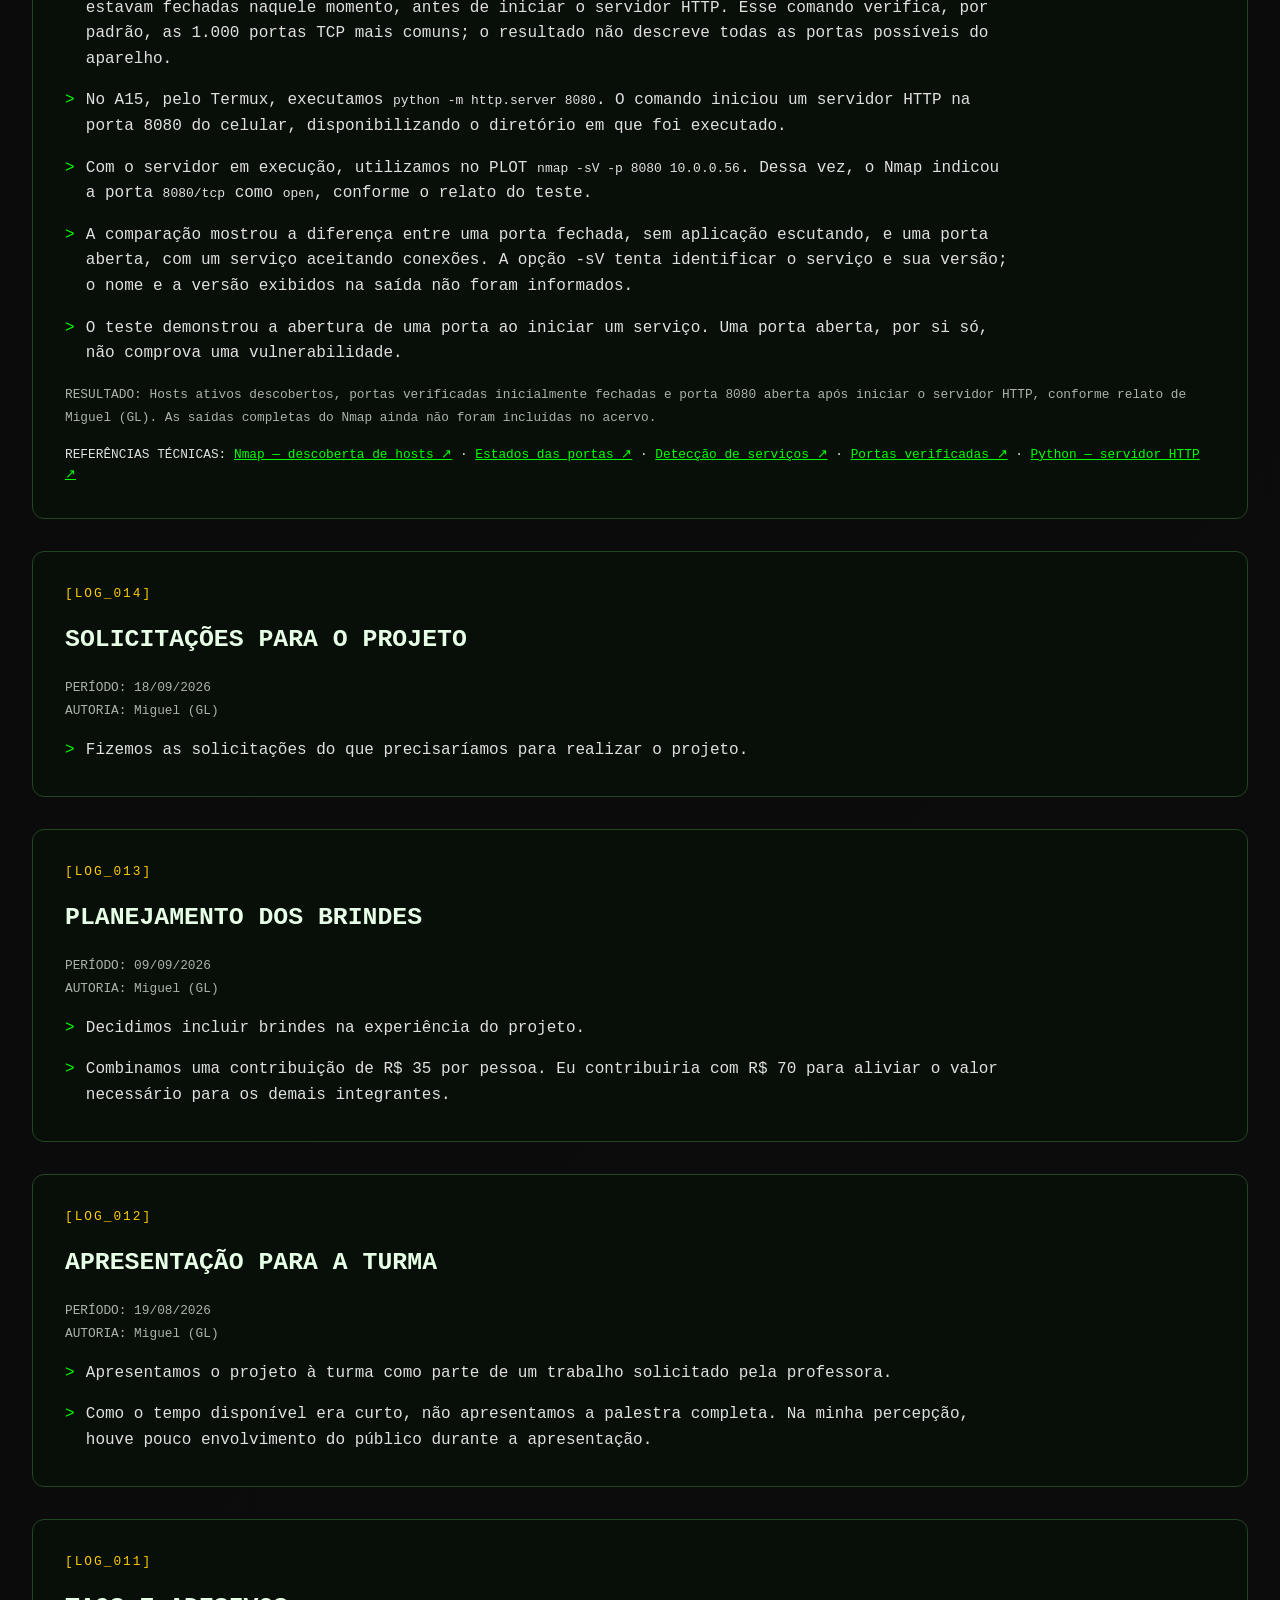
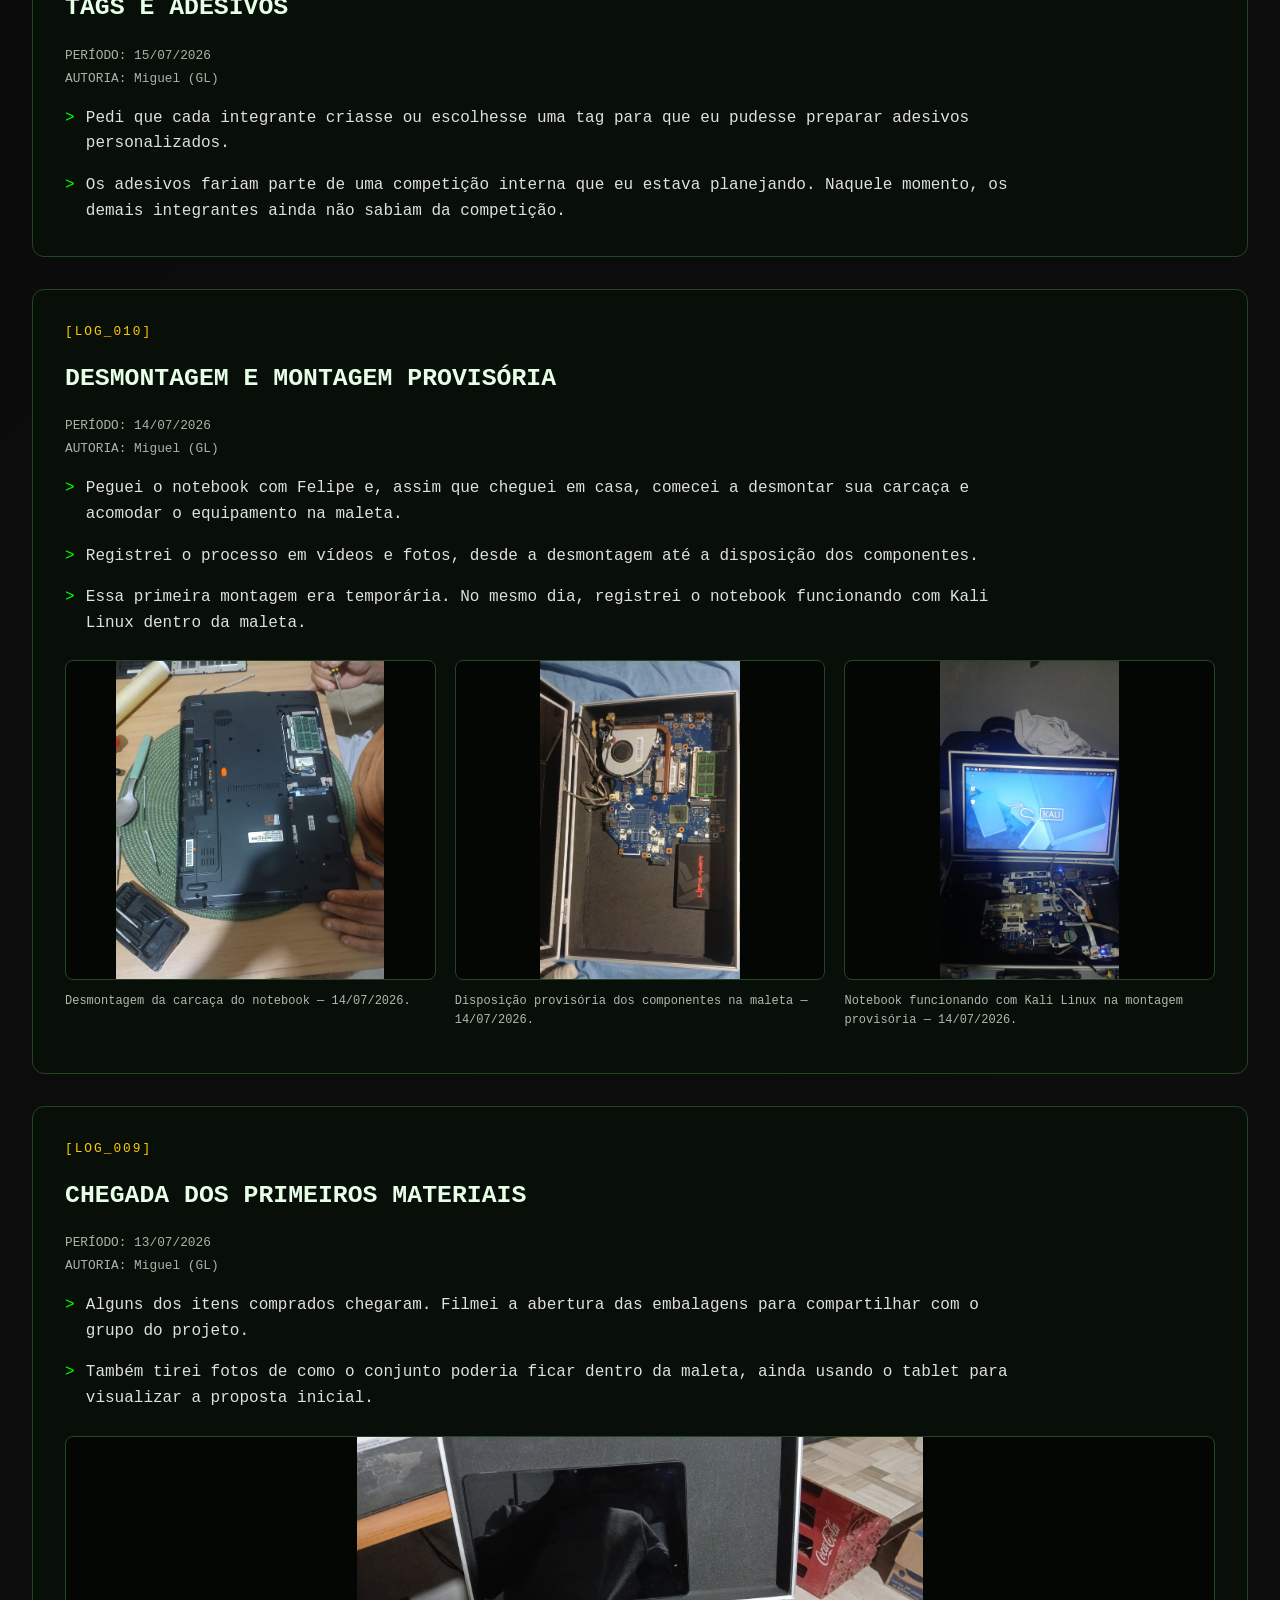
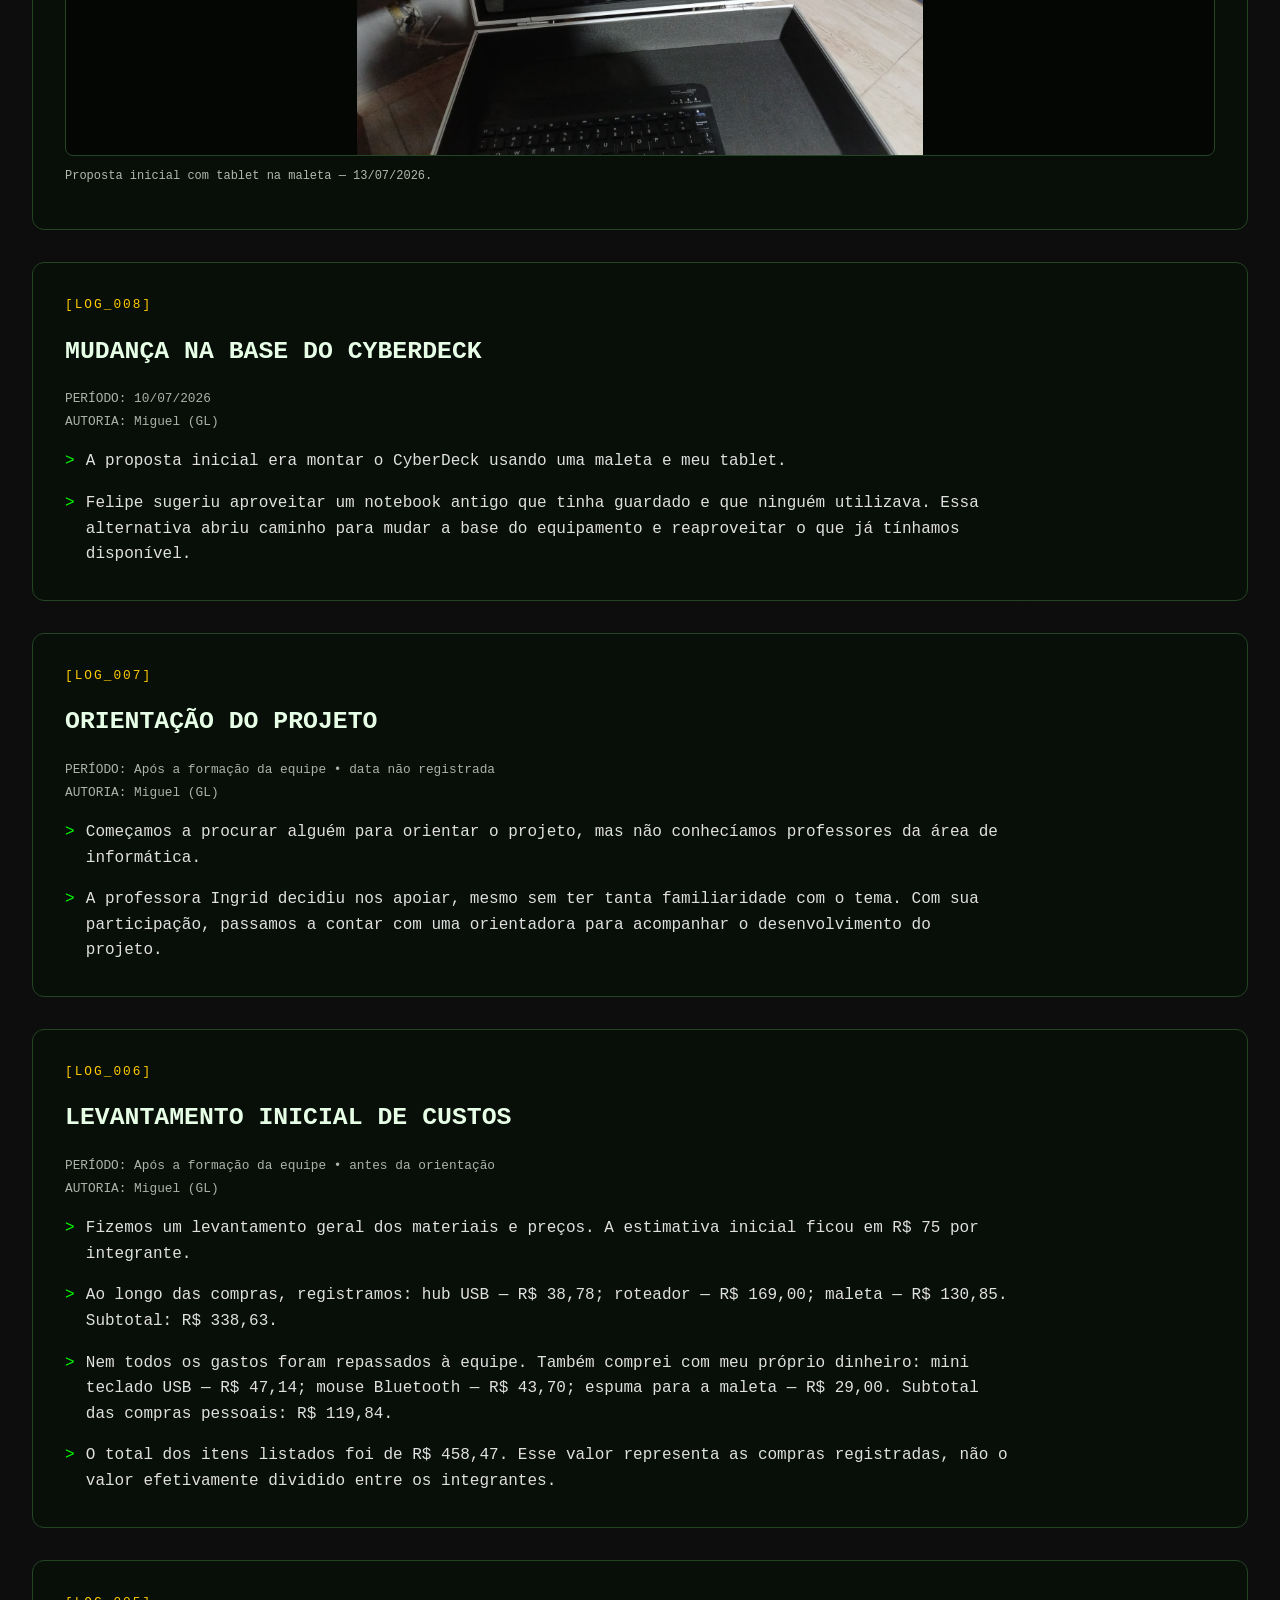
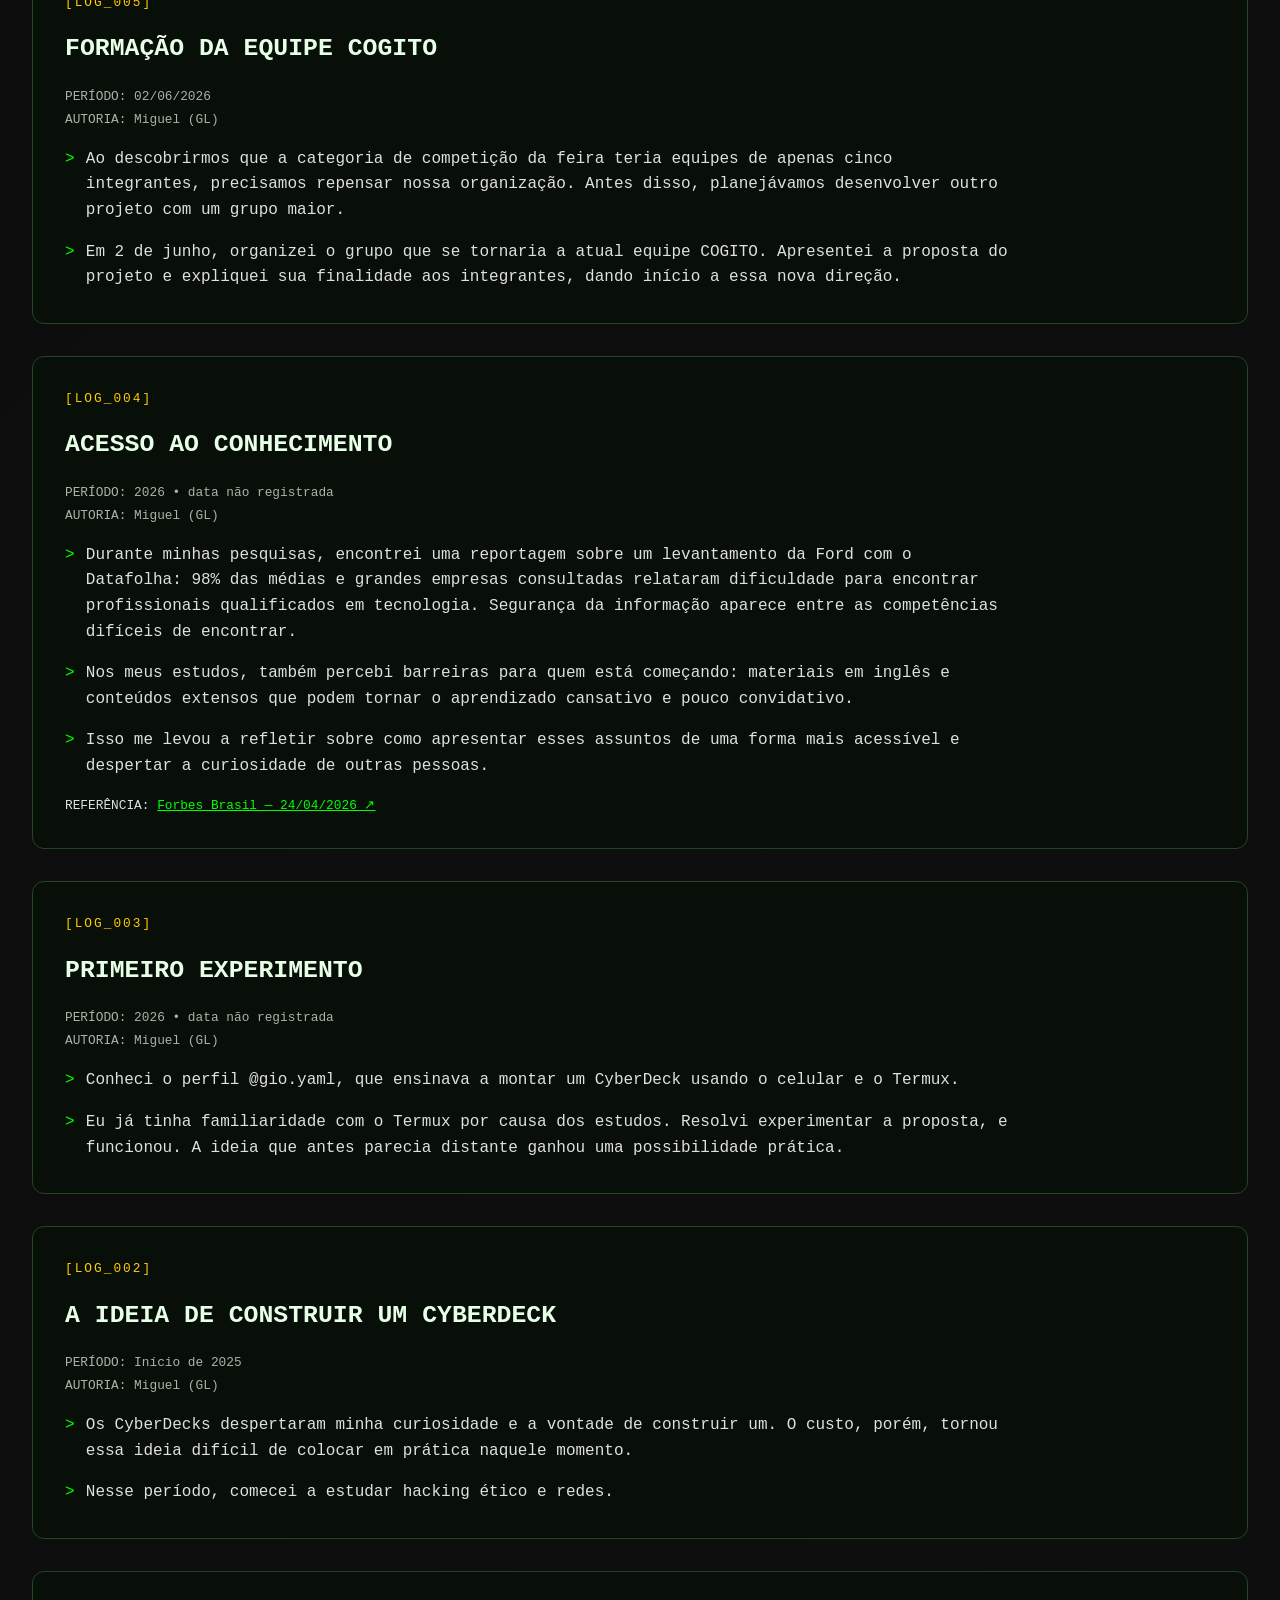
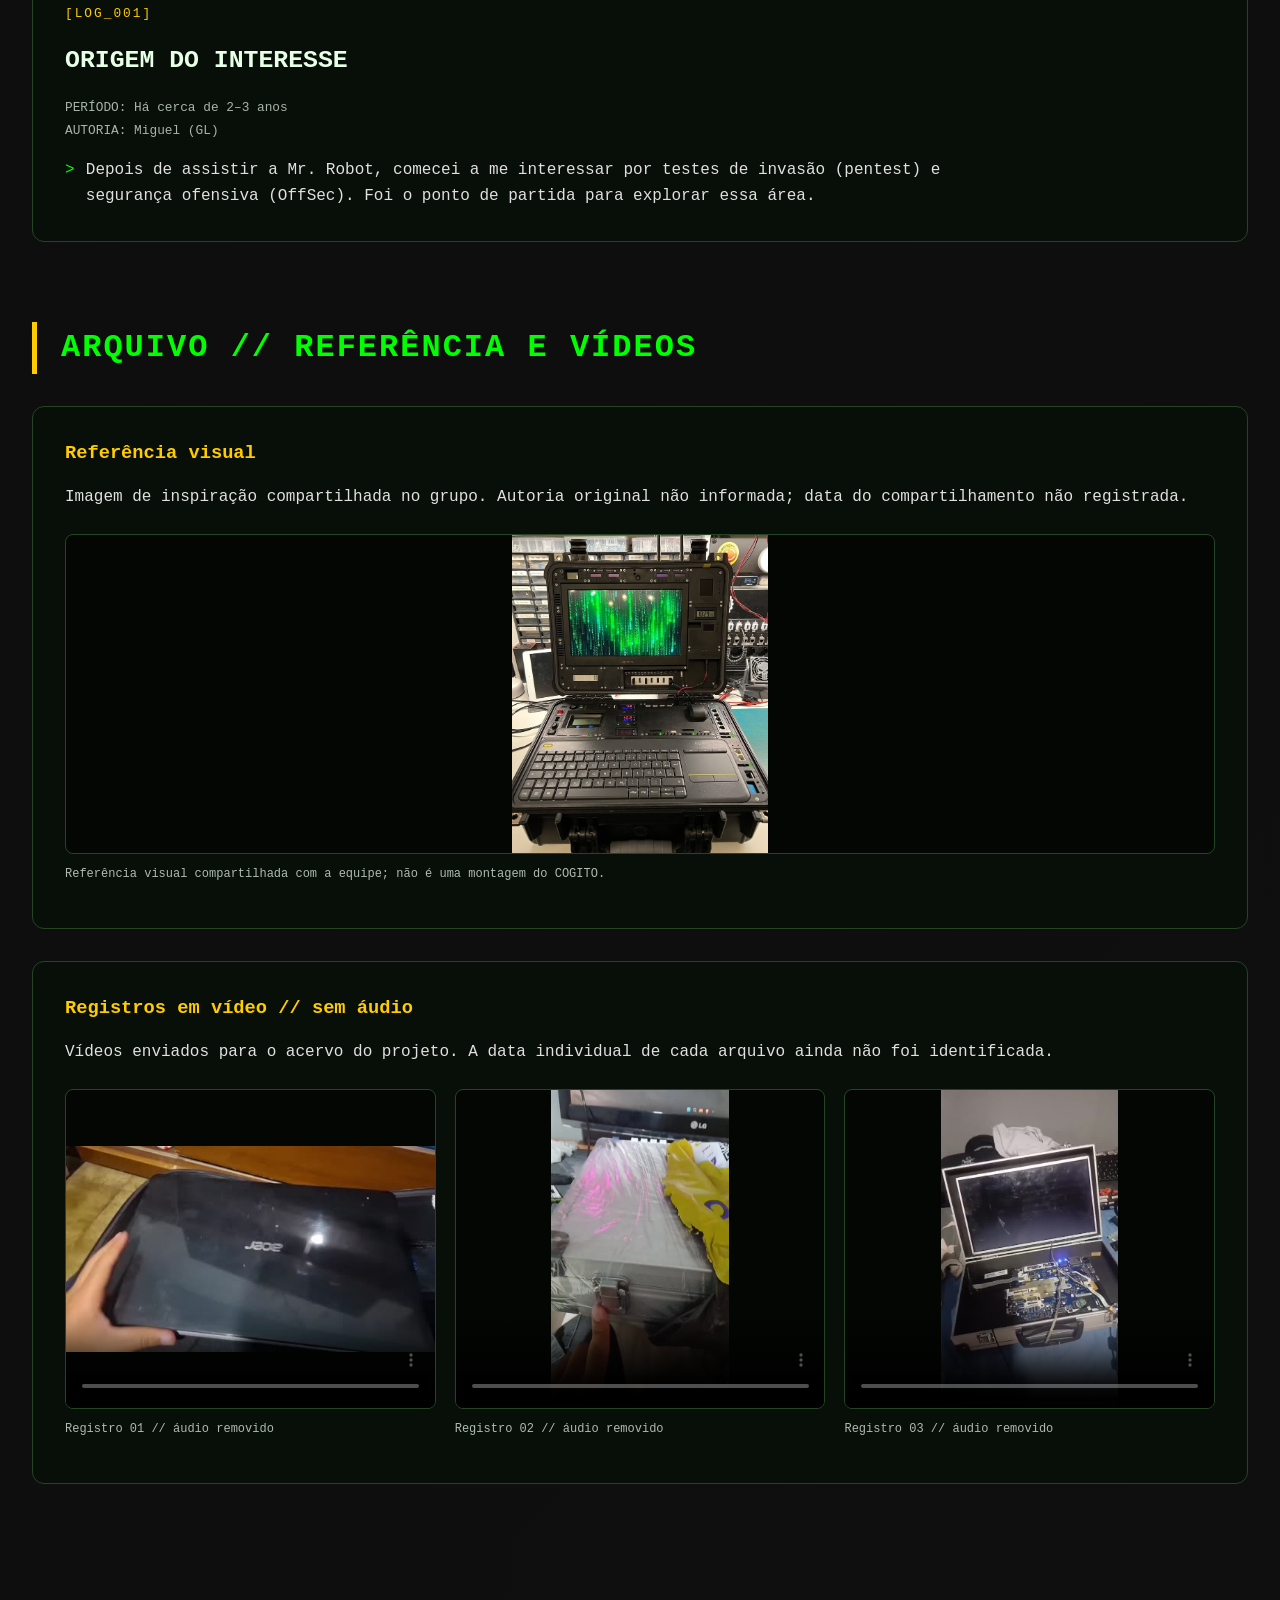
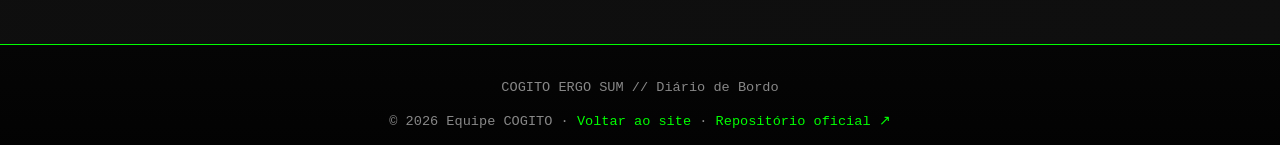
==== commit 3fec1cf5: "diario.html" ====
--- a/diario.html
+++ b/diario.html
@@ -956,25 +956,28 @@
 <nav class="sidebar-nav" aria-label="Seções"><a href="index.html#home">&gt; Início</a><a href="index.html#silent-breach">&gt; Silent Breach</a><a href="index.html#projetos">&gt; Projetos COGITO</a><a href="#home" aria-current="page">&gt; Diário de Bordo</a><a href="index.html#equipe">&gt; Equipe</a><a href="index.html#quiz">&gt; Quiz <span class="menu-lock">[LOCKED]</span></a><a href="index.html#contato">&gt; Contato</a></nav><div class="sidebar-footer">COGITO ERGO SUM<br><span>v2.0 // PENSAR. CRIAR. COMPARTILHAR.</span></div></aside>
 <main id="main-content"><section id="home" tabindex="-1" aria-labelledby="diary-title"><div class="hero"><p class="eyebrow">COGITO ERGO SUM // REGISTROS DO PROCESSO</p><h1 id="diary-title">DIÁRIO DE BORDO</h1><p class="subtitle">Da curiosidade à construção.</p><p class="description">Memórias, decisões e bastidores do Silent Breach, registrados por Miguel (GL).</p><div class="buttons"><a class="btn green" href="index.html">← VOLTAR AO SITE</a><a class="btn yellow" href="#arquivo">FOTOS E VÍDEOS</a></div></div><p class="log-meta">&gt; 16 registros // ordem de registro decrescente<br>&gt; Períodos aproximados estão indicados nos logs.</p><article class="terminal log-entry" id="log-016">
 <p class="eyebrow">[LOG_016]</p>
-<h2>TESTE COM WIRESHARK // ANÁLISE DE TRÁFEGO</h2>
-<p class="log-meta">PERÍODO: 01/10/2026<br>RELATO: Miguel (GL)<br>AMBIENTE INFORMADO: PLOT e A15 com Termux</p>
-<p class="log-line">No teste, utilizamos o comando <code>wireshark</code> no PLOT para abrir o analisador de pacotes.</p>
-<p class="log-line">No Wireshark, aplicamos o filtro de exibição <code>ip.addr==10.0.0.56</code> para selecionar os pacotes IPv4 capturados cujo endereço de origem ou destino fosse <code>10.0.0.56</code>.</p>
-<p class="log-line">O filtro permite concentrar a análise no endereço utilizado no teste, mas não limita os pacotes à porta 8080. Ele altera apenas a exibição dos pacotes presentes na captura.</p>
-<p class="log-line">Resultado: o comando e o filtro utilizados foram informados por Miguel (GL). A interface selecionada, os pacotes observados e os resultados da análise ainda não foram registrados neste diário.</p>
-<p class="source">REFERÊNCIA TÉCNICA: <a href="https://www.wireshark.org/docs/dfref/i/ip.html" target="_blank" rel="noopener">Wireshark — campo ip.addr ↗</a> · <a href="https://www.wireshark.org/docs/wsug_html_chunked/ChWorkBuildDisplayFilterSection.html" target="_blank" rel="noopener">Filtros de exibição ↗</a></p>
+<h2>TESTE COM WIRESHARK // OBSERVAÇÃO DE UMA REQUISIÇÃO HTTP</h2>
+<p class="log-meta">PERÍODO: 01/10/2026<br>RELATO: Miguel (GL)<br>AMBIENTE: PLOT e A15 com Termux</p>
+<p class="log-line">Depois de iniciar o servidor HTTP no A15, abrimos o Wireshark no PLOT com o comando <code>wireshark</code>.</p>
+<p class="log-line">Aplicamos o filtro de exibição <code>ip.addr==10.0.0.56</code>, que seleciona os pacotes IPv4 capturados com esse endereço na origem ou no destino.</p>
+<p class="log-line">Ao acessar pelo PLOT o servidor HTTP do celular, no endereço <code>http://10.0.0.56:8080</code>, observamos no Wireshark uma requisição com o método <code>GET</code>, enviada pelo computador ao servidor.</p>
+<p class="log-line">O método GET solicita um recurso ao servidor HTTP. O teste permitiu relacionar o acesso feito pelo computador com a requisição visível na captura de pacotes.</p>
+<p class="log-line">O filtro utilizado abrange o tráfego IPv4 relacionado ao endereço do celular, sem restringir a exibição à porta 8080.</p>
+<p class="log-meta">RESULTADO: Requisição HTTP GET observada, conforme relato de Miguel (GL). O arquivo de captura e as imagens do teste ainda não foram incluídos no acervo.</p>
+<p class="source">REFERÊNCIAS TÉCNICAS: <a href="https://www.wireshark.org/docs/dfref/i/ip.html" target="_blank" rel="noopener">Wireshark — campo ip.addr ↗</a> · <a href="https://www.wireshark.org/docs/wsug_html_chunked/ChWorkBuildDisplayFilterSection.html" target="_blank" rel="noopener">Filtros de exibição ↗</a> · <a href="https://www.rfc-editor.org/rfc/rfc9110.html#section-9.3.1" target="_blank" rel="noopener">HTTP — método GET ↗</a></p>
 </article>
 <article class="terminal log-entry" id="log-015">
 <p class="eyebrow">[LOG_015]</p>
-<h2>TESTE COM NMAP // DESCOBERTA DE HOSTS E SERVIÇO HTTP</h2>
-<p class="log-meta">PERÍODO: 01/10/2026<br>RELATO: Miguel (GL)<br>AMBIENTE INFORMADO: Rede 10.0.0.0/24, A15 com Termux e PLOT</p>
-<p class="log-line">Iniciamos com <code>nmap -sn 10.0.0.0/24</code>, para descobrir os hosts que respondiam às sondagens na faixa indicada. A opção <code>-sn</code> realiza descoberta de hosts sem a etapa de varredura de portas.</p>
-<p class="log-line">Em seguida, utilizamos <code>nmap -sV 10.0.0.56</code>, para verificar o alvo e tentar identificar os serviços e suas versões nas portas encontradas abertas.</p>
-<p class="log-line">No A15, pelo Termux, utilizamos <code>python -m http.server 8080</code> para iniciar um servidor HTTP na porta 8080. Por padrão, esse servidor disponibiliza o diretório em que o comando é executado.</p>
-<p class="log-line">Para a verificação no PLOT, o comando foi informado como <code>nmap -sV -p 10.0.0.56:8080</code>. Essa forma não é válida para indicar o alvo e a porta no Nmap: a opção <code>-p</code> recebe as portas, e o endereço do alvo fica separado.</p>
-<p class="log-line">Correção técnica do comando: <code>nmap -sV -p 8080 10.0.0.56</code>. Essa forma verifica a porta TCP 8080 do alvo e tenta identificar o serviço e sua versão. A execução dessa forma corrigida ainda não foi confirmada no relato.</p>
-<p class="log-line">Resultado: os comandos acima foram informados por Miguel (GL). As saídas do Nmap, a quantidade de hosts encontrados, o estado observado da porta 8080 e a identificação do serviço ainda não foram registrados. A abertura da porta não comprova, por si só, uma vulnerabilidade.</p>
-<p class="source">REFERÊNCIAS TÉCNICAS: <a href="https://nmap.org/book/man-host-discovery.html" target="_blank" rel="noopener">Nmap — descoberta de hosts ↗</a> · <a href="https://nmap.org/book/man-version-detection.html" target="_blank" rel="noopener">Detecção de serviços ↗</a> · <a href="https://nmap.org/book/man-port-specification.html" target="_blank" rel="noopener">Especificação de portas ↗</a> · <a href="https://docs.python.org/3/library/http.server.html" target="_blank" rel="noopener">Python — servidor HTTP ↗</a></p>
+<h2>TESTE COM NMAP // DESCOBERTA DE HOSTS E ABERTURA DE UM SERVIÇO HTTP</h2>
+<p class="log-meta">PERÍODO: 01/10/2026<br>RELATO: Miguel (GL)<br>AMBIENTE: Rede 10.0.0.0/24, A15 com Termux e PLOT</p>
+<p class="log-line">Iniciamos com <code>nmap -sn 10.0.0.0/24</code>. O resultado mostrou vários hosts ativos, indicados como up. Entre eles estava <code>10.0.0.56</code>, endereço do meu celular A15. A opção -sn realiza descoberta de hosts sem a etapa de varredura de portas.</p>
+<p class="log-line">Em seguida, utilizamos <code>nmap -sV 10.0.0.56</code>. Conforme observado no teste, todas as portas verificadas estavam fechadas naquele momento, antes de iniciar o servidor HTTP. Esse comando verifica, por padrão, as 1.000 portas TCP mais comuns; o resultado não descreve todas as portas possíveis do aparelho.</p>
+<p class="log-line">No A15, pelo Termux, executamos <code>python -m http.server 8080</code>. O comando iniciou um servidor HTTP na porta 8080 do celular, disponibilizando o diretório em que foi executado.</p>
+<p class="log-line">Com o servidor em execução, utilizamos no PLOT <code>nmap -sV -p 8080 10.0.0.56</code>. Dessa vez, o Nmap indicou a porta <code>8080/tcp</code> como <code>open</code>, conforme o relato do teste.</p>
+<p class="log-line">A comparação mostrou a diferença entre uma porta fechada, sem aplicação escutando, e uma porta aberta, com um serviço aceitando conexões. A opção -sV tenta identificar o serviço e sua versão; o nome e a versão exibidos na saída não foram informados.</p>
+<p class="log-line">O teste demonstrou a abertura de uma porta ao iniciar um serviço. Uma porta aberta, por si só, não comprova uma vulnerabilidade.</p>
+<p class="log-meta">RESULTADO: Hosts ativos descobertos, portas verificadas inicialmente fechadas e porta 8080 aberta após iniciar o servidor HTTP, conforme relato de Miguel (GL). As saídas completas do Nmap ainda não foram incluídas no acervo.</p>
+<p class="source">REFERÊNCIAS TÉCNICAS: <a href="https://nmap.org/book/man-host-discovery.html" target="_blank" rel="noopener">Nmap — descoberta de hosts ↗</a> · <a href="https://nmap.org/book/man-port-scanning-basics.html" target="_blank" rel="noopener">Estados das portas ↗</a> · <a href="https://nmap.org/book/man-version-detection.html" target="_blank" rel="noopener">Detecção de serviços ↗</a> · <a href="https://nmap.org/book/man-port-specification.html" target="_blank" rel="noopener">Portas verificadas ↗</a> · <a href="https://docs.python.org/3/library/http.server.html" target="_blank" rel="noopener">Python — servidor HTTP ↗</a></p>
 </article>
 <article class="terminal log-entry" id="log-014"><p class="eyebrow">[LOG_014]</p><h2>SOLICITAÇÕES PARA O PROJETO</h2><p class="log-meta">PERÍODO: 18/09/2026<br>AUTORIA: Miguel (GL)</p><p class="log-line">Fizemos as solicitações do que precisaríamos para realizar o projeto.</p></article><article class="terminal log-entry" id="log-013"><p class="eyebrow">[LOG_013]</p><h2>PLANEJAMENTO DOS BRINDES</h2><p class="log-meta">PERÍODO: 09/09/2026<br>AUTORIA: Miguel (GL)</p><p class="log-line">Decidimos incluir brindes na experiência do projeto.</p><p class="log-line">Combinamos uma contribuição de R$ 35 por pessoa. Eu contribuiria com R$ 70 para aliviar o valor necessário para os demais integrantes.</p></article><article class="terminal log-entry" id="log-012"><p class="eyebrow">[LOG_012]</p><h2>APRESENTAÇÃO PARA A TURMA</h2><p class="log-meta">PERÍODO: 19/08/2026<br>AUTORIA: Miguel (GL)</p><p class="log-line">Apresentamos o projeto à turma como parte de um trabalho solicitado pela professora.</p><p class="log-line">Como o tempo disponível era curto, não apresentamos a palestra completa. Na minha percepção, houve pouco envolvimento do público durante a apresentação.</p></article><article class="terminal log-entry" id="log-011"><p class="eyebrow">[LOG_011]</p><h2>TAGS E ADESIVOS</h2><p class="log-meta">PERÍODO: 15/07/2026<br>AUTORIA: Miguel (GL)</p><p class="log-line">Pedi que cada integrante criasse ou escolhesse uma tag para que eu pudesse preparar adesivos personalizados.</p><p class="log-line">Os adesivos fariam parte de uma competição interna que eu estava planejando. Naquele momento, os demais integrantes ainda não sabiam da competição.</p></article><article class="terminal log-entry" id="log-010"><p class="eyebrow">[LOG_010]</p><h2>DESMONTAGEM E MONTAGEM PROVISÓRIA</h2><p class="log-meta">PERÍODO: 14/07/2026<br>AUTORIA: Miguel (GL)</p><p class="log-line">Peguei o notebook com Felipe e, assim que cheguei em casa, comecei a desmontar sua carcaça e acomodar o equipamento na maleta.</p><p class="log-line">Registrei o processo em vídeos e fotos, desde a desmontagem até a disposição dos componentes.</p><p class="log-line">Essa primeira montagem era temporária. No mesmo dia, registrei o notebook funcionando com Kali Linux dentro da maleta.</p><div class="gallery"><figure><a href="midia/desmontagem.jpeg" target="_blank" rel="noopener"><img src="midia/desmontagem.jpeg" loading="lazy" alt="Desmontagem da carcaça do notebook — 14/07/2026."></a><figcaption>Desmontagem da carcaça do notebook — 14/07/2026.</figcaption></figure><figure><a href="midia/componentes.jpeg" target="_blank" rel="noopener"><img src="midia/componentes.jpeg" loading="lazy" alt="Disposição provisória dos componentes na maleta — 14/07/2026."></a><figcaption>Disposição provisória dos componentes na maleta — 14/07/2026.</figcaption></figure><figure><a href="midia/kali.jpeg" target="_blank" rel="noopener"><img src="midia/kali.jpeg" loading="lazy" alt="Notebook funcionando com Kali Linux na montagem provisória — 14/07/2026."></a><figcaption>Notebook funcionando com Kali Linux na montagem provisória — 14/07/2026.</figcaption></figure></div></article><article class="terminal log-entry" id="log-009"><p class="eyebrow">[LOG_009]</p><h2>CHEGADA DOS PRIMEIROS MATERIAIS</h2><p class="log-meta">PERÍODO: 13/07/2026<br>AUTORIA: Miguel (GL)</p><p class="log-line">Alguns dos itens comprados chegaram. Filmei a abertura das embalagens para compartilhar com o grupo do projeto.</p><p class="log-line">Também tirei fotos de como o conjunto poderia ficar dentro da maleta, ainda usando o tablet para visualizar a proposta inicial.</p><div class="gallery"><figure><a href="midia/tablet.jpeg" target="_blank" rel="noopener"><img src="midia/tablet.jpeg" loading="lazy" alt="Proposta inicial com tablet na maleta — 13/07/2026."></a><figcaption>Proposta inicial com tablet na maleta — 13/07/2026.</figcaption></figure></div></article><article class="terminal log-entry" id="log-008"><p class="eyebrow">[LOG_008]</p><h2>MUDANÇA NA BASE DO CYBERDECK</h2><p class="log-meta">PERÍODO: 10/07/2026<br>AUTORIA: Miguel (GL)</p><p class="log-line">A proposta inicial era montar o CyberDeck usando uma maleta e meu tablet.</p><p class="log-line">Felipe sugeriu aproveitar um notebook antigo que tinha guardado e que ninguém utilizava. Essa alternativa abriu caminho para mudar a base do equipamento e reaproveitar o que já tínhamos disponível.</p></article><article class="terminal log-entry" id="log-007"><p class="eyebrow">[LOG_007]</p><h2>ORIENTAÇÃO DO PROJETO</h2><p class="log-meta">PERÍODO: Após a formação da equipe • data não registrada<br>AUTORIA: Miguel (GL)</p><p class="log-line">Começamos a procurar alguém para orientar o projeto, mas não conhecíamos professores da área de informática.</p><p class="log-line">A professora Ingrid decidiu nos apoiar, mesmo sem ter tanta familiaridade com o tema. Com sua participação, passamos a contar com uma orientadora para acompanhar o desenvolvimento do projeto.</p></article><article class="terminal log-entry" id="log-006"><p class="eyebrow">[LOG_006]</p><h2>LEVANTAMENTO INICIAL DE CUSTOS</h2><p class="log-meta">PERÍODO: Após a formação da equipe • antes da orientação<br>AUTORIA: Miguel (GL)</p><p class="log-line">Fizemos um levantamento geral dos materiais e preços. A estimativa inicial ficou em R$ 75 por integrante.</p><p class="log-line">Ao longo das compras, registramos: hub USB — R$ 38,78; roteador — R$ 169,00; maleta — R$ 130,85. Subtotal: R$ 338,63.</p><p class="log-line">Nem todos os gastos foram repassados à equipe. Também comprei com meu próprio dinheiro: mini teclado USB — R$ 47,14; mouse Bluetooth — R$ 43,70; espuma para a maleta — R$ 29,00. Subtotal das compras pessoais: R$ 119,84.</p><p class="log-line">O total dos itens listados foi de R$ 458,47. Esse valor representa as compras registradas, não o valor efetivamente dividido entre os integrantes.</p></article><article class="terminal log-entry" id="log-005"><p class="eyebrow">[LOG_005]</p><h2>FORMAÇÃO DA EQUIPE COGITO</h2><p class="log-meta">PERÍODO: 02/06/2026<br>AUTORIA: Miguel (GL)</p><p class="log-line">Ao descobrirmos que a categoria de competição da feira teria equipes de apenas cinco integrantes, precisamos repensar nossa organização. Antes disso, planejávamos desenvolver outro projeto com um grupo maior.</p><p class="log-line">Em 2 de junho, organizei o grupo que se tornaria a atual equipe COGITO. Apresentei a proposta do projeto e expliquei sua finalidade aos integrantes, dando início a essa nova direção.</p></article><article class="terminal log-entry" id="log-004"><p class="eyebrow">[LOG_004]</p><h2>ACESSO AO CONHECIMENTO</h2><p class="log-meta">PERÍODO: 2026 • data não registrada<br>AUTORIA: Miguel (GL)</p><p class="log-line">Durante minhas pesquisas, encontrei uma reportagem sobre um levantamento da Ford com o Datafolha: 98% das médias e grandes empresas consultadas relataram dificuldade para encontrar profissionais qualificados em tecnologia. Segurança da informação aparece entre as competências difíceis de encontrar.</p><p class="log-line">Nos meus estudos, também percebi barreiras para quem está começando: materiais em inglês e conteúdos extensos que podem tornar o aprendizado cansativo e pouco convidativo.</p><p class="log-line">Isso me levou a refletir sobre como apresentar esses assuntos de uma forma mais acessível e despertar a curiosidade de outras pessoas.</p><p class="source">REFERÊNCIA: <a href="https://forbes.com.br/carreira/2026/04/escassez-de-talentos-em-tecnologia-desafia-98-das-empresas-no-brasil/" target="_blank" rel="noopener">Forbes Brasil — 24/04/2026 ↗</a></p></article><article class="terminal log-entry" id="log-003"><p class="eyebrow">[LOG_003]</p><h2>PRIMEIRO EXPERIMENTO</h2><p class="log-meta">PERÍODO: 2026 • data não registrada<br>AUTORIA: Miguel (GL)</p><p class="log-line">Conheci o perfil @gio.yaml, que ensinava a montar um CyberDeck usando o celular e o Termux.</p><p class="log-line">Eu já tinha familiaridade com o Termux por causa dos estudos. Resolvi experimentar a proposta, e funcionou. A ideia que antes parecia distante ganhou uma possibilidade prática.</p></article><article class="terminal log-entry" id="log-002"><p class="eyebrow">[LOG_002]</p><h2>A IDEIA DE CONSTRUIR UM CYBERDECK</h2><p class="log-meta">PERÍODO: Início de 2025<br>AUTORIA: Miguel (GL)</p><p class="log-line">Os CyberDecks despertaram minha curiosidade e a vontade de construir um. O custo, porém, tornou essa ideia difícil de colocar em prática naquele momento.</p><p class="log-line">Nesse período, comecei a estudar hacking ético e redes.</p></article><article class="terminal log-entry" id="log-001"><p class="eyebrow">[LOG_001]</p><h2>ORIGEM DO INTERESSE</h2><p class="log-meta">PERÍODO: Há cerca de 2–3 anos<br>AUTORIA: Miguel (GL)</p><p class="log-line">Depois de assistir a Mr. Robot, comecei a me interessar por testes de invasão (pentest) e segurança ofensiva (OffSec). Foi o ponto de partida para explorar essa área.</p></article></section><section id="arquivo" aria-labelledby="archive-title"><h2 class="section-title" id="archive-title">ARQUIVO // REFERÊNCIA E VÍDEOS</h2><div class="terminal"><h3>Referência visual</h3><p>Imagem de inspiração compartilhada no grupo. Autoria original não informada; data do compartilhamento não registrada.</p><div class="gallery"><figure><a href="midia/referencia.jpeg" target="_blank" rel="noopener"><img src="midia/referencia.jpeg" loading="lazy" alt="Referência visual compartilhada com a equipe; não é uma montagem do COGITO."></a><figcaption>Referência visual compartilhada com a equipe; não é uma montagem do COGITO.</figcaption></figure></div></div><div class="terminal"><h3>Registros em vídeo // sem áudio</h3><p>Vídeos enviados para o acervo do projeto. A data individual de cada arquivo ainda não foi identificada.</p><div class="gallery"><figure><video controls muted playsinline preload="metadata" poster="midia/video-1.jpg" aria-label="Registro em vídeo 1, sem áudio"><source src="midia/video-1.mp4" type="video/mp4">Seu navegador não suporta vídeo. <a href="midia/video-1.mp4">Baixar vídeo</a></video><figcaption>Registro 01 // áudio removido</figcaption></figure><figure><video controls muted playsinline preload="metadata" poster="midia/video-2.jpg" aria-label="Registro em vídeo 2, sem áudio"><source src="midia/video-2.mp4" type="video/mp4">Seu navegador não suporta vídeo. <a href="midia/video-2.mp4">Baixar vídeo</a></video><figcaption>Registro 02 // áudio removido</figcaption></figure><figure><video controls muted playsinline preload="metadata" poster="midia/video-3.jpg" aria-label="Registro em vídeo 3, sem áudio"><source src="midia/video-3.mp4" type="video/mp4">Seu navegador não suporta vídeo. <a href="midia/video-3.mp4">Baixar vídeo</a></video><figcaption>Registro 03 // áudio removido</figcaption></figure></div></div></section></main>
 <footer><p>COGITO ERGO SUM // Diário de Bordo</p><p>© 2026 Equipe COGITO · <a href="index.html">Voltar ao site</a> · <a href="https://github.com/guel2111cruz-pixel/cogito-site" target="_blank" rel="noopener noreferrer">Repositório oficial ↗</a></p></footer>
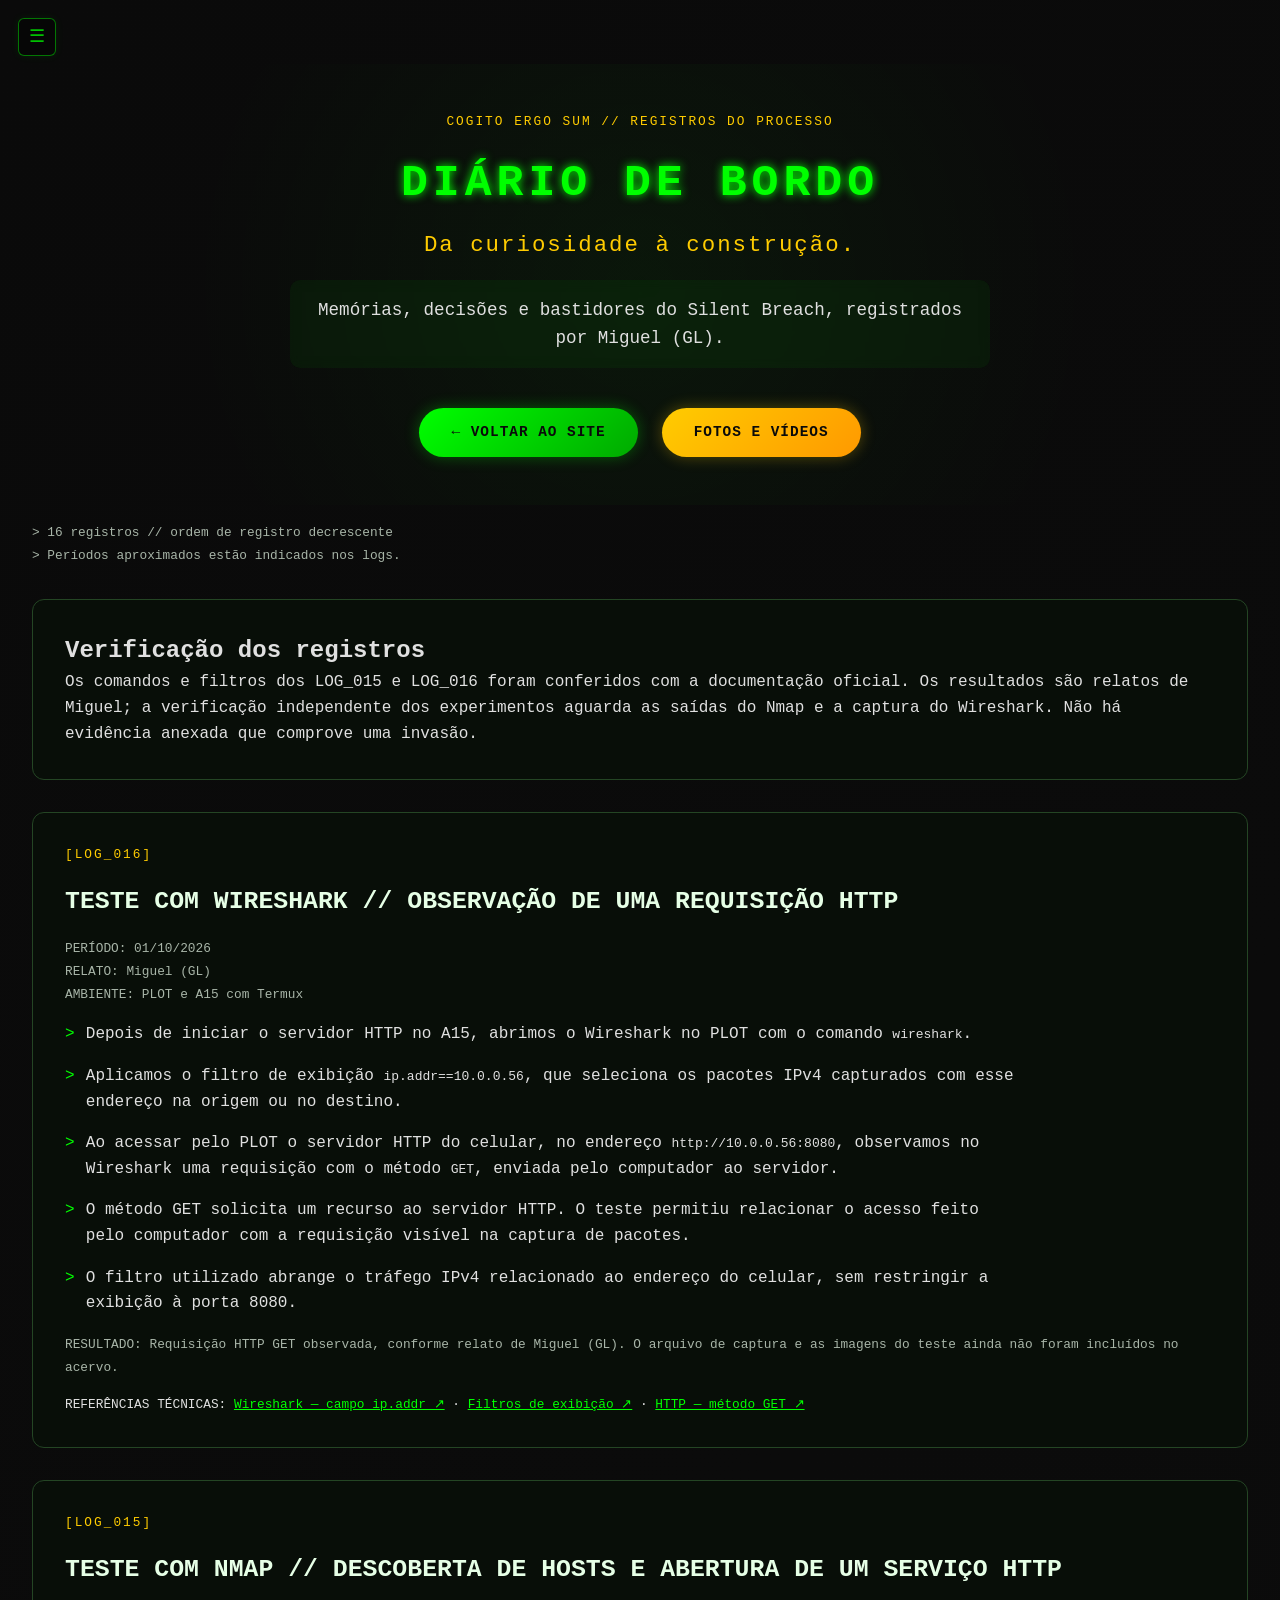
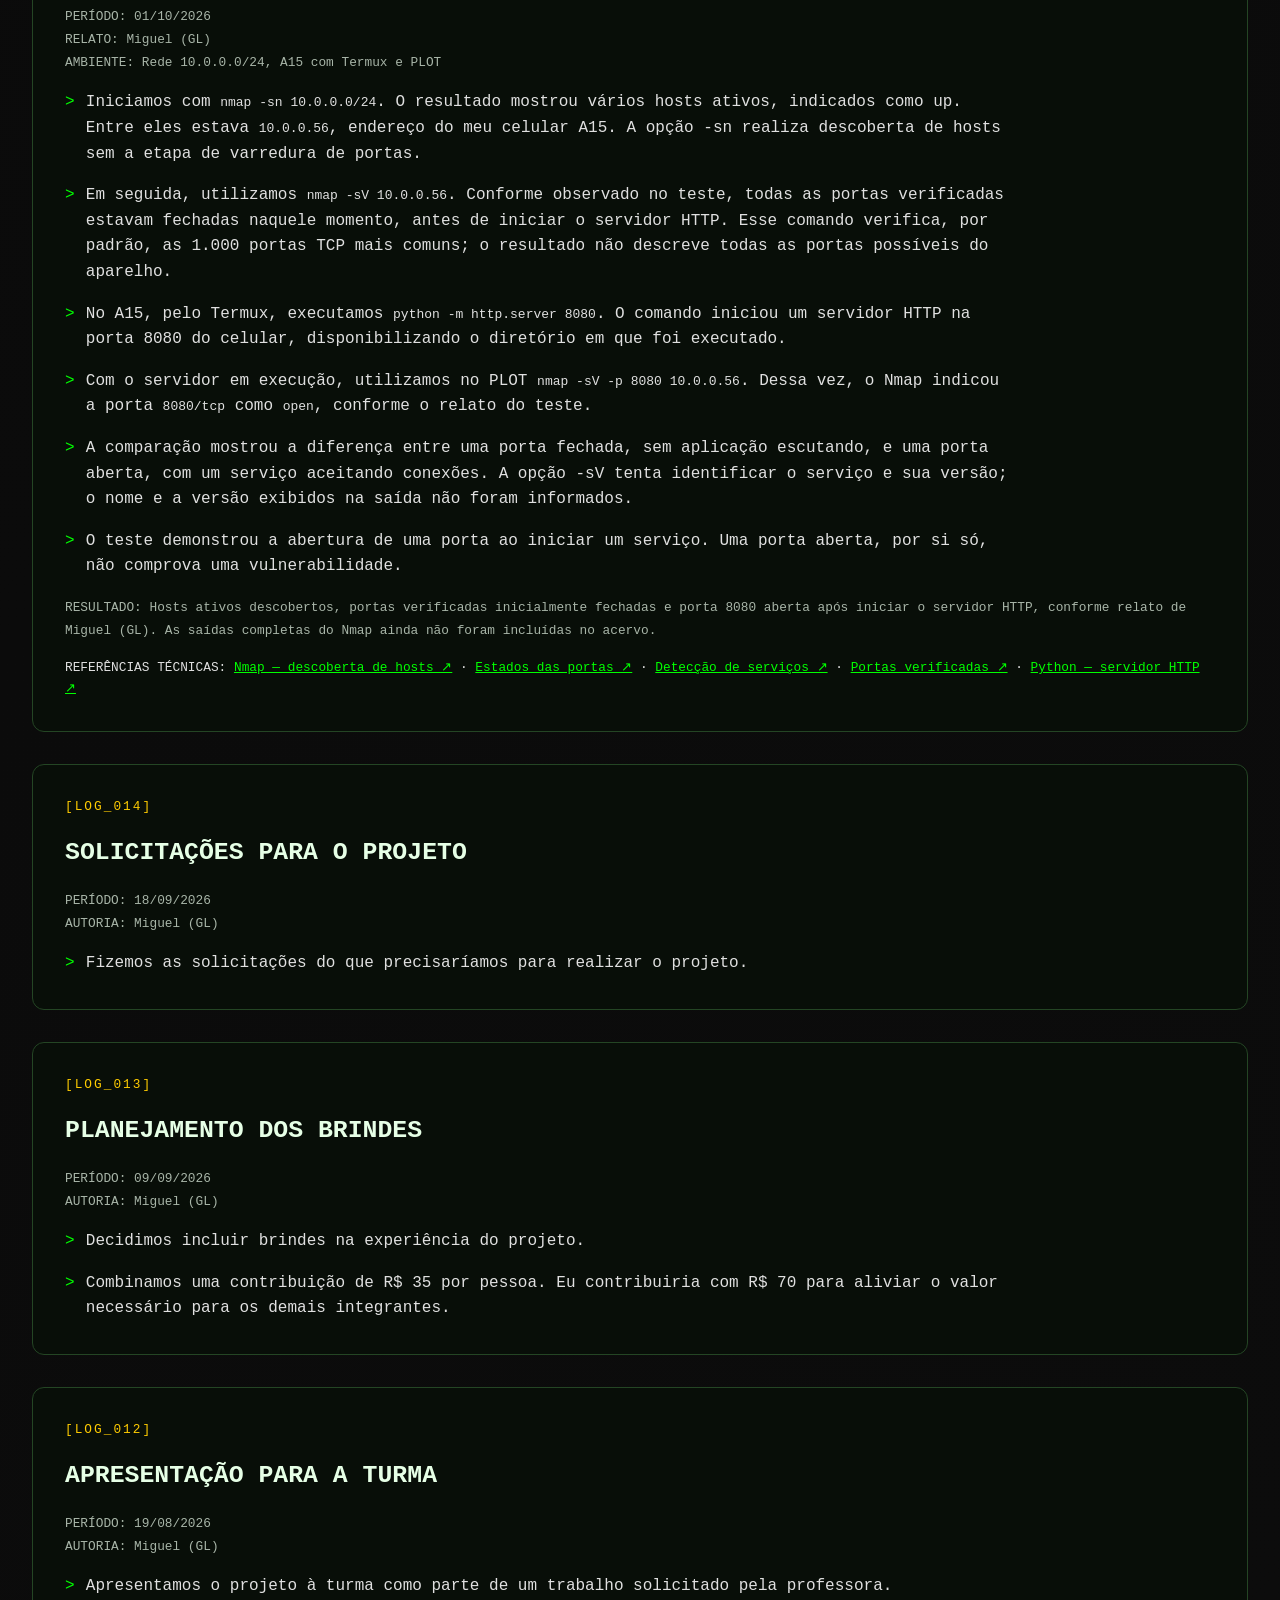
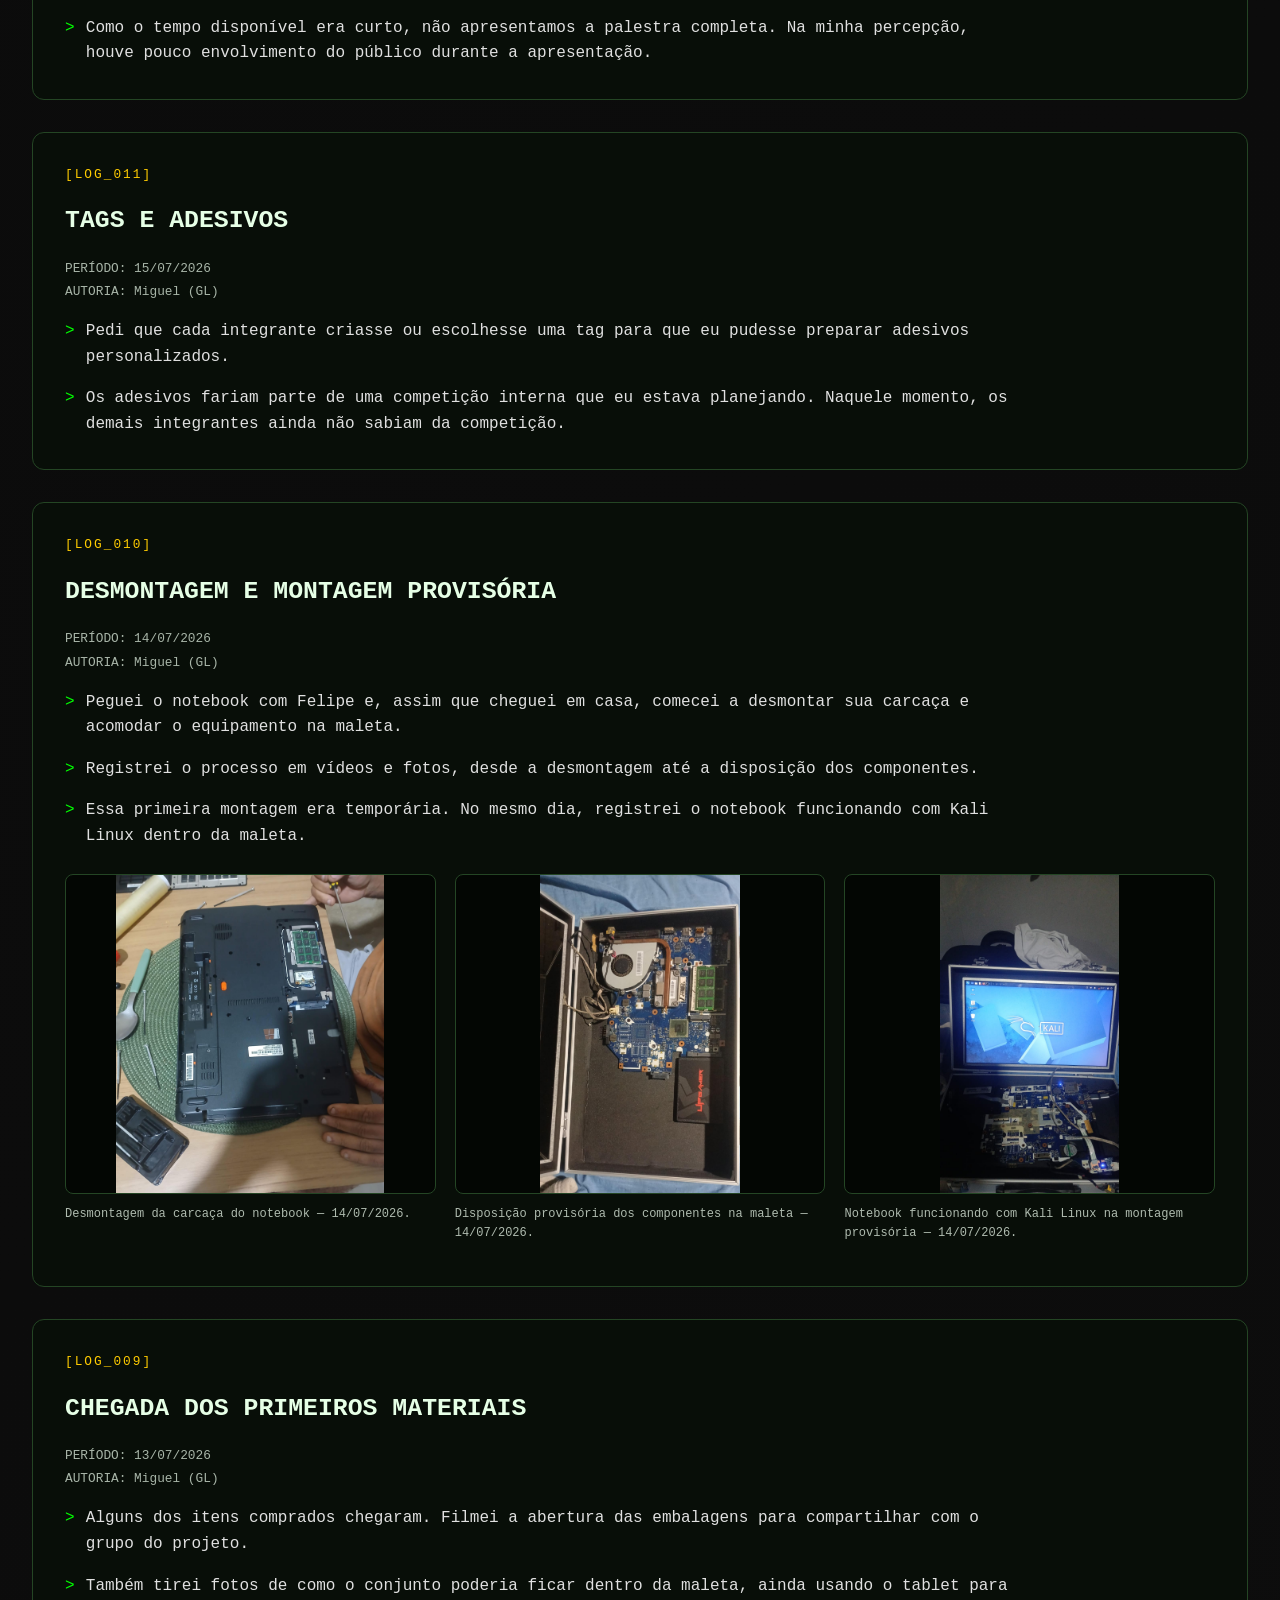
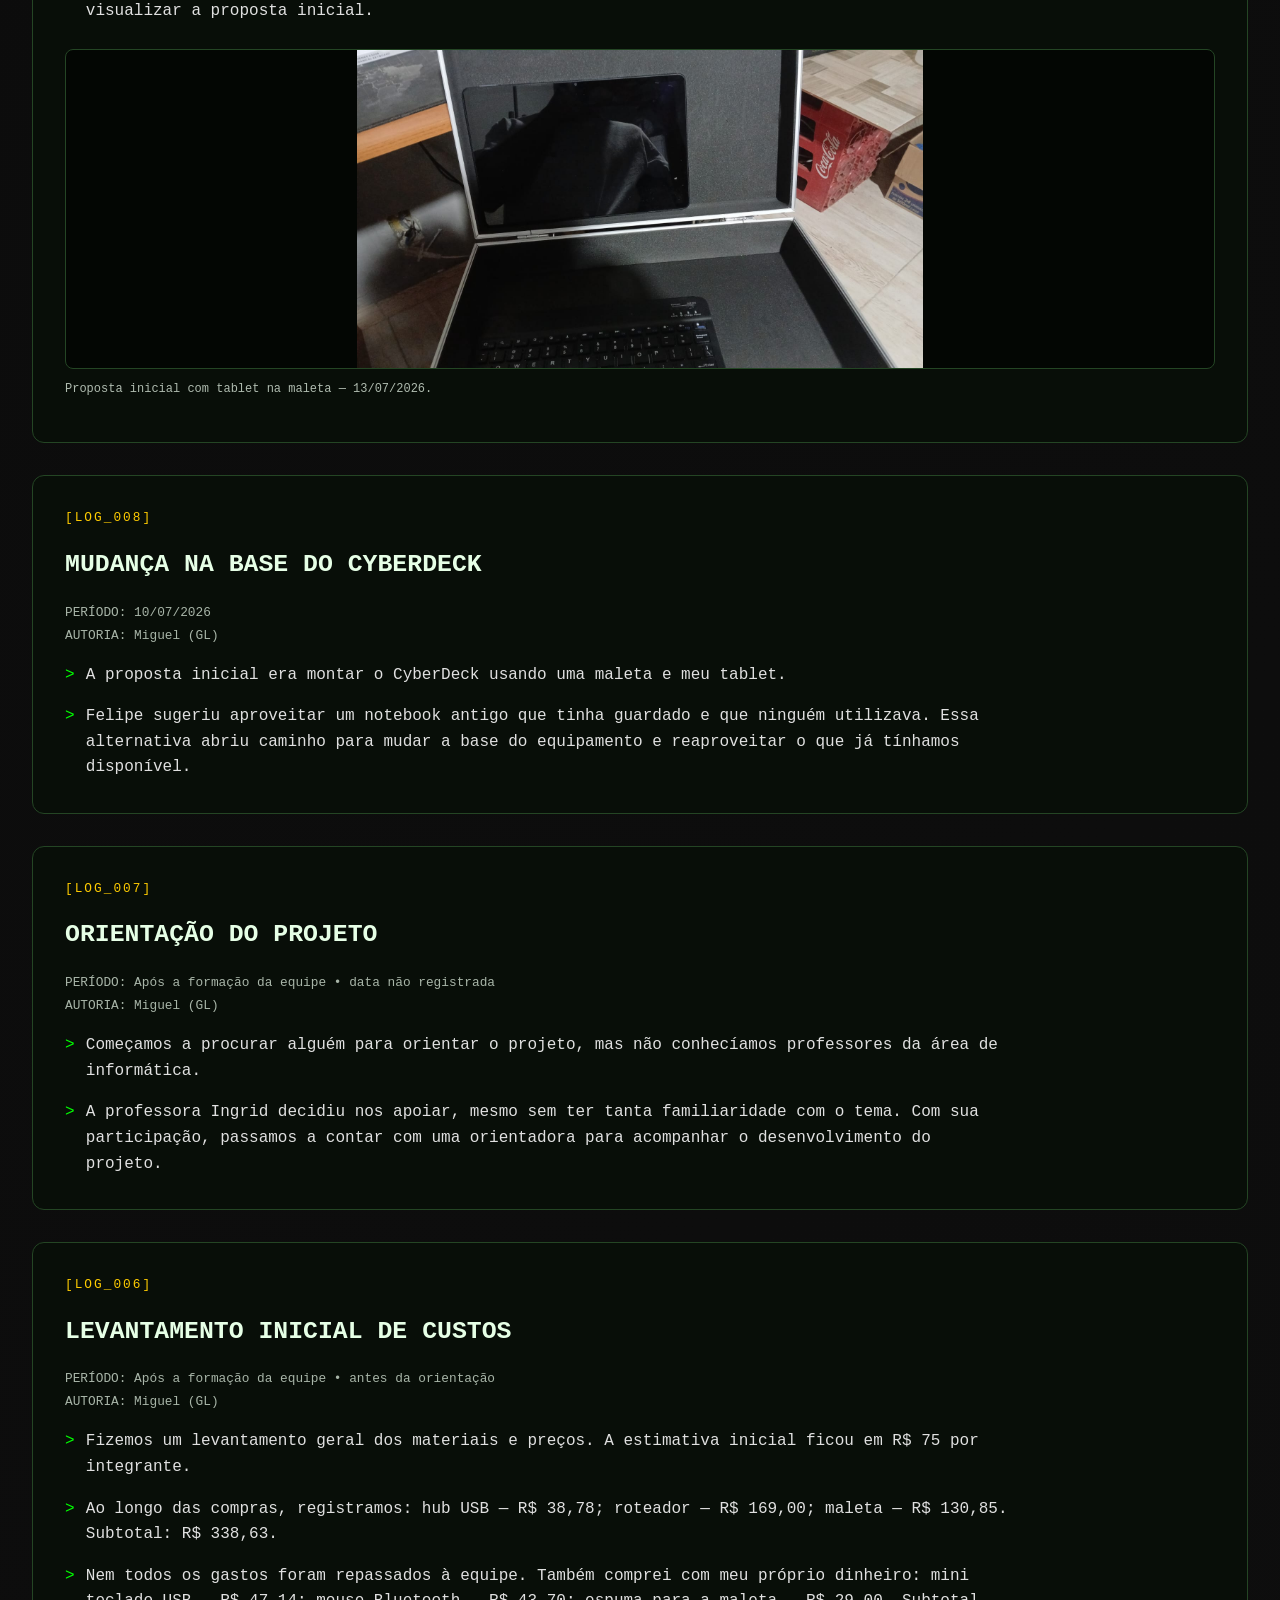
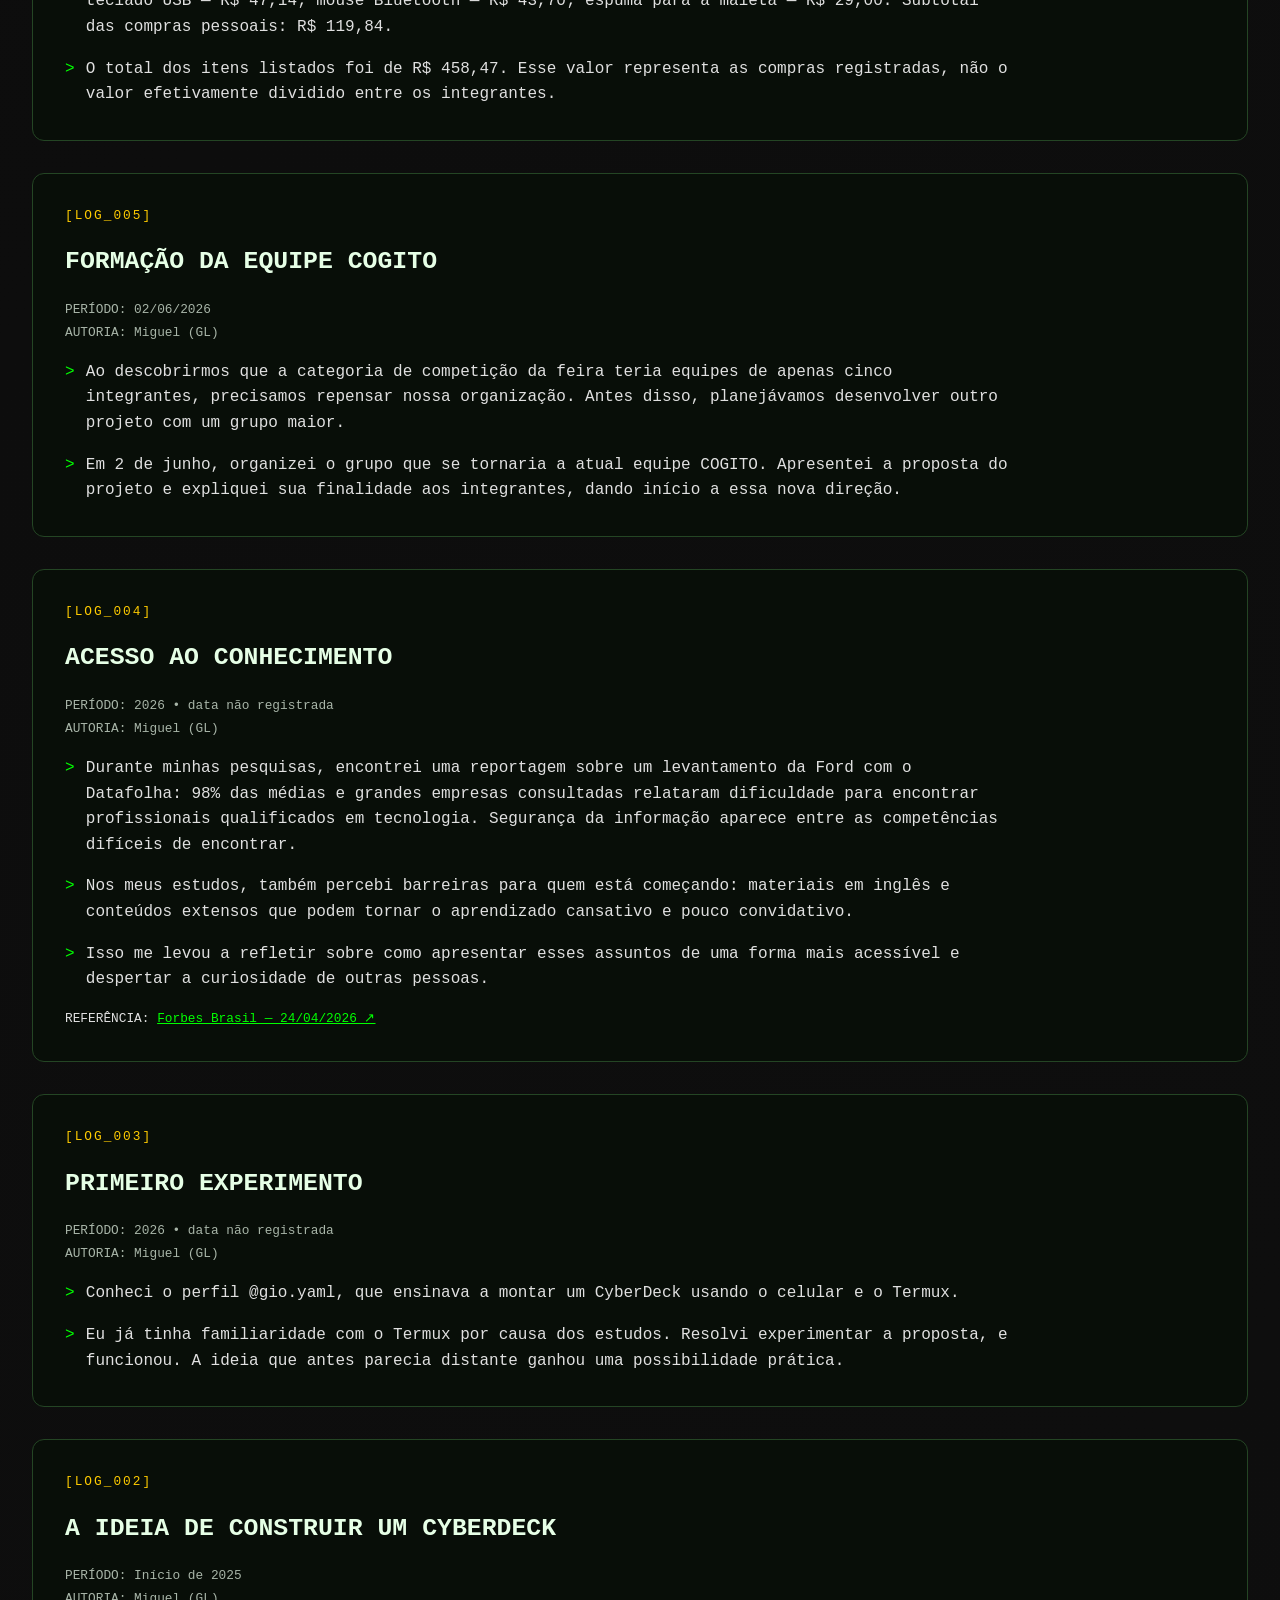
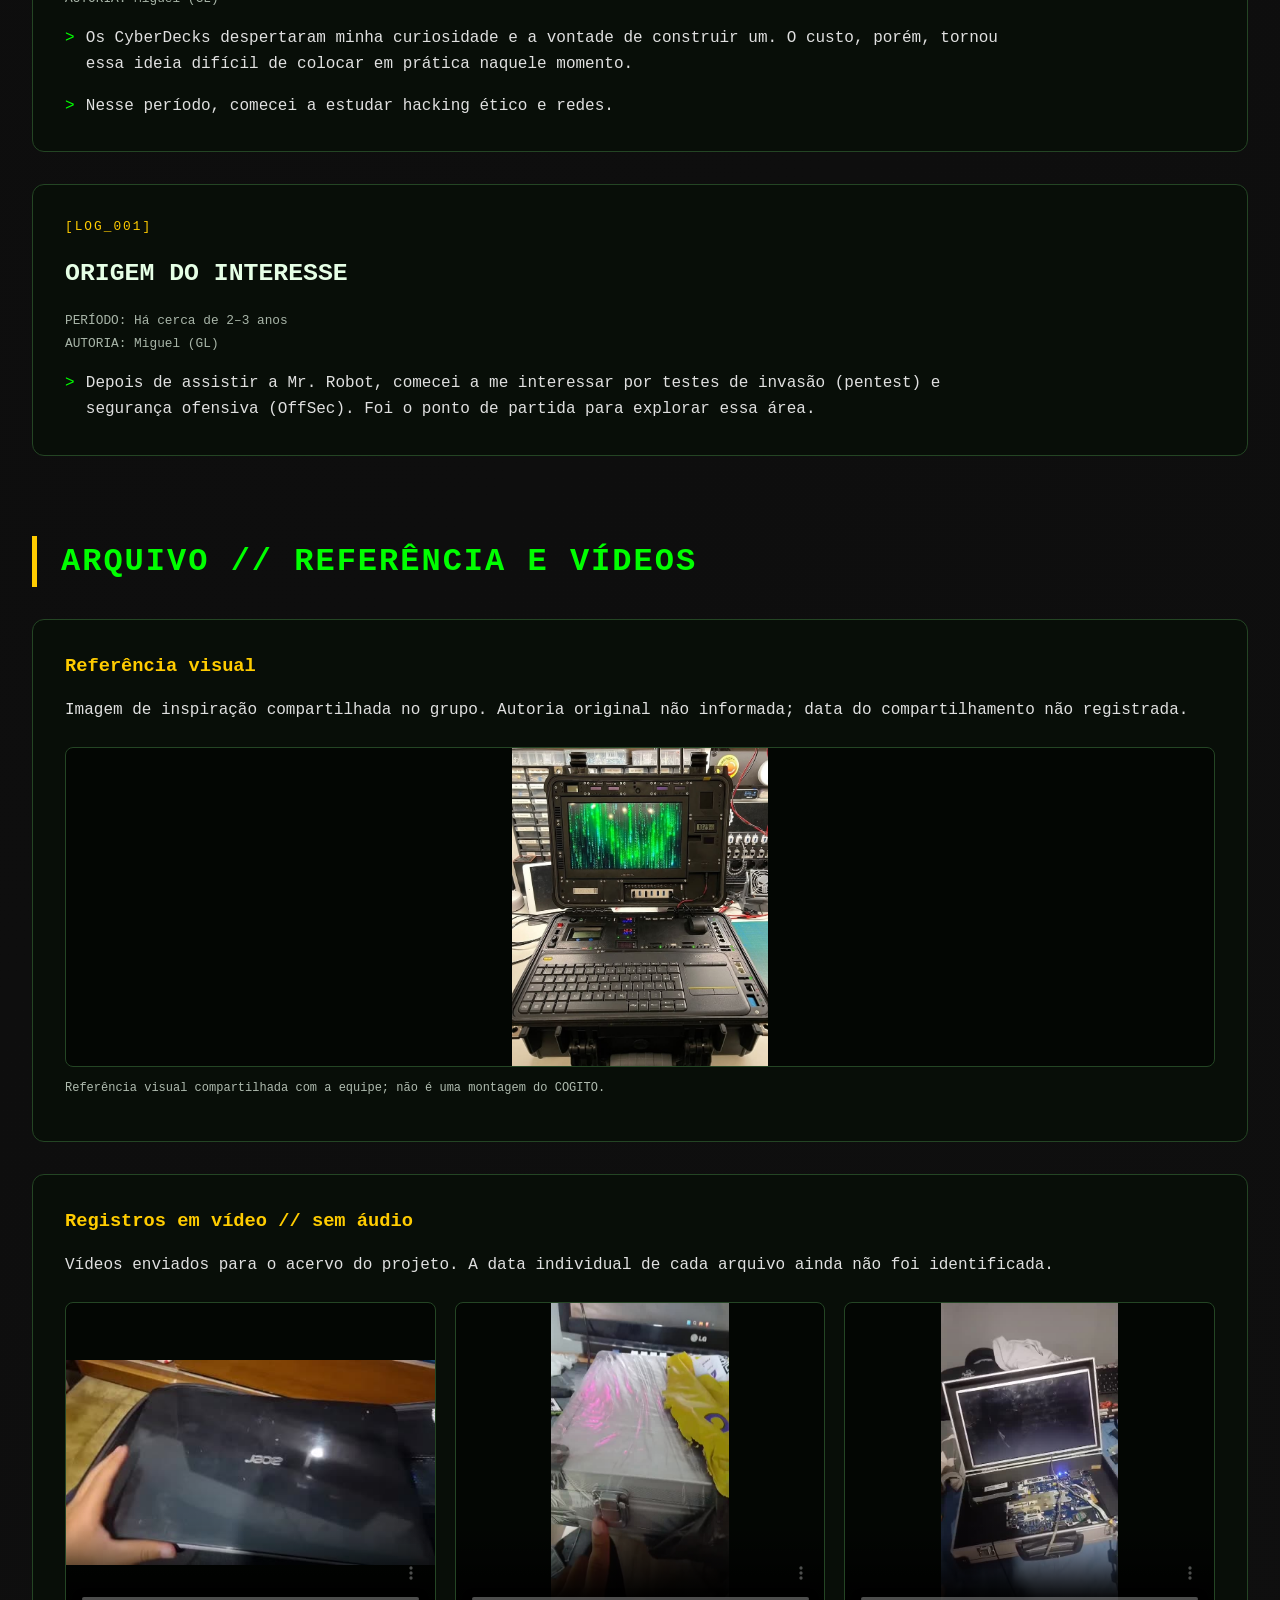
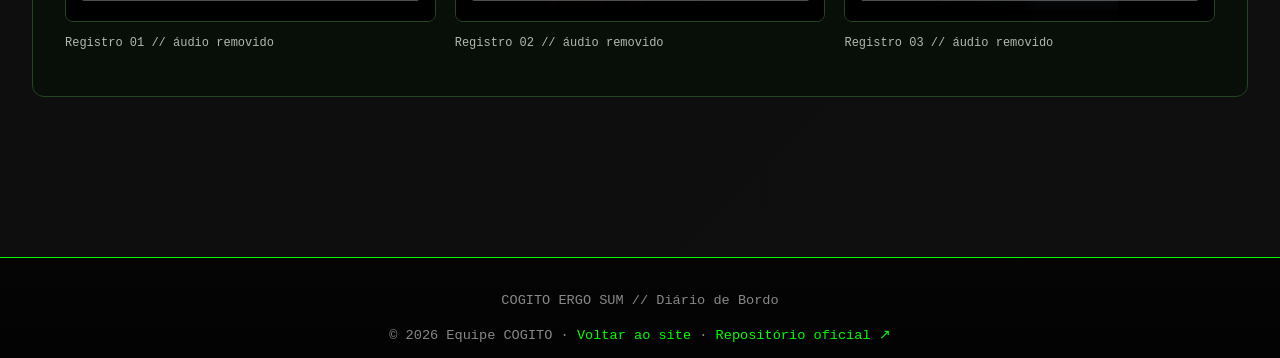
==== commit ed2d6bf5: "Add files via upload" ====
--- a/diario.html
+++ b/diario.html
@@ -953,8 +953,8 @@
 <div class="sidebar-overlay" id="sidebarOverlay" aria-hidden="true"></div>
 <aside class="sidebar" id="sidebar" role="dialog" aria-modal="true" aria-label="Menu principal" inert>
 <div class="sidebar-header"><span>COGITO // MENU</span><button class="sidebar-close" id="sidebarClose" aria-label="Fechar menu">×</button></div>
-<nav class="sidebar-nav" aria-label="Seções"><a href="index.html#home">&gt; Início</a><a href="index.html#silent-breach">&gt; Silent Breach</a><a href="index.html#projetos">&gt; Projetos COGITO</a><a href="#home" aria-current="page">&gt; Diário de Bordo</a><a href="index.html#equipe">&gt; Equipe</a><a href="index.html#quiz">&gt; Quiz <span class="menu-lock">[LOCKED]</span></a><a href="index.html#contato">&gt; Contato</a></nav><div class="sidebar-footer">COGITO ERGO SUM<br><span>v2.0 // PENSAR. CRIAR. COMPARTILHAR.</span></div></aside>
-<main id="main-content"><section id="home" tabindex="-1" aria-labelledby="diary-title"><div class="hero"><p class="eyebrow">COGITO ERGO SUM // REGISTROS DO PROCESSO</p><h1 id="diary-title">DIÁRIO DE BORDO</h1><p class="subtitle">Da curiosidade à construção.</p><p class="description">Memórias, decisões e bastidores do Silent Breach, registrados por Miguel (GL).</p><div class="buttons"><a class="btn green" href="index.html">← VOLTAR AO SITE</a><a class="btn yellow" href="#arquivo">FOTOS E VÍDEOS</a></div></div><p class="log-meta">&gt; 16 registros // ordem de registro decrescente<br>&gt; Períodos aproximados estão indicados nos logs.</p><article class="terminal log-entry" id="log-016">
+<nav class="sidebar-nav" aria-label="Seções"><a href="index.html#home">&gt; Início</a><a href="index.html#silent-breach">&gt; Silent Breach</a><a href="projetos.html">&gt; Projetos COGITO</a><a href="#home" aria-current="page">&gt; Diário de Bordo</a><a href="index.html#equipe">&gt; Equipe</a><a href="index.html#quiz">&gt; Quiz <span class="menu-lock">[LOCKED]</span></a><a href="index.html#contato">&gt; Contato</a></nav><div class="sidebar-footer">COGITO ERGO SUM<br><span>V2 Beta // PENSAR. CRIAR. COMPARTILHAR.</span></div></aside>
+<main id="main-content"><section id="home" tabindex="-1" aria-labelledby="diary-title"><div class="hero"><p class="eyebrow">COGITO ERGO SUM // REGISTROS DO PROCESSO</p><h1 id="diary-title">DIÁRIO DE BORDO</h1><p class="subtitle">Da curiosidade à construção.</p><p class="description">Memórias, decisões e bastidores do Silent Breach, registrados por Miguel (GL).</p><div class="buttons"><a class="btn green" href="index.html">← VOLTAR AO SITE</a><a class="btn yellow" href="#arquivo">FOTOS E VÍDEOS</a></div></div><p class="log-meta">&gt; 16 registros // ordem de registro decrescente<br>&gt; Períodos aproximados estão indicados nos logs.</p><div class="terminal"><h2>Verificação dos registros</h2><p>Os comandos e filtros dos LOG_015 e LOG_016 foram conferidos com a documentação oficial. Os resultados são relatos de Miguel; a verificação independente dos experimentos aguarda as saídas do Nmap e a captura do Wireshark. Não há evidência anexada que comprove uma invasão.</p></div><article class="terminal log-entry" id="log-016">
 <p class="eyebrow">[LOG_016]</p>
 <h2>TESTE COM WIRESHARK // OBSERVAÇÃO DE UMA REQUISIÇÃO HTTP</h2>
 <p class="log-meta">PERÍODO: 01/10/2026<br>RELATO: Miguel (GL)<br>AMBIENTE: PLOT e A15 com Termux</p>
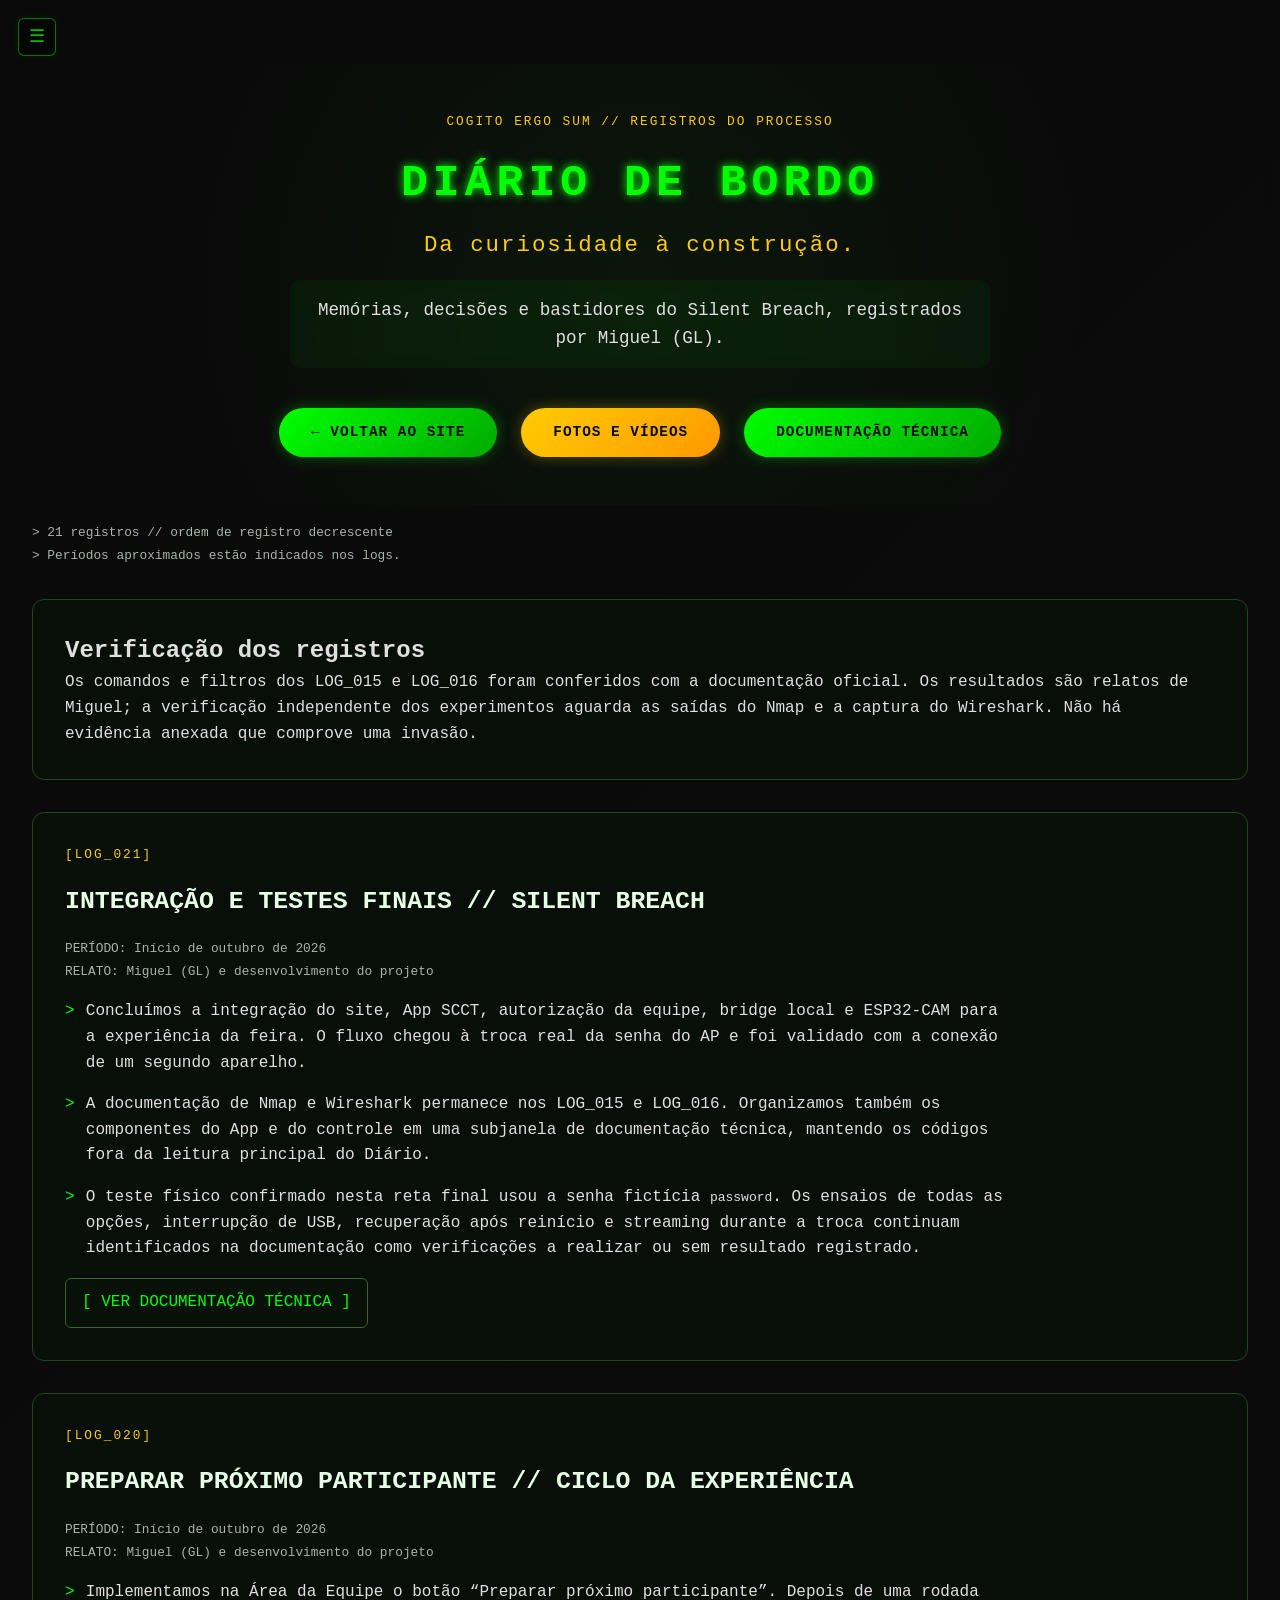
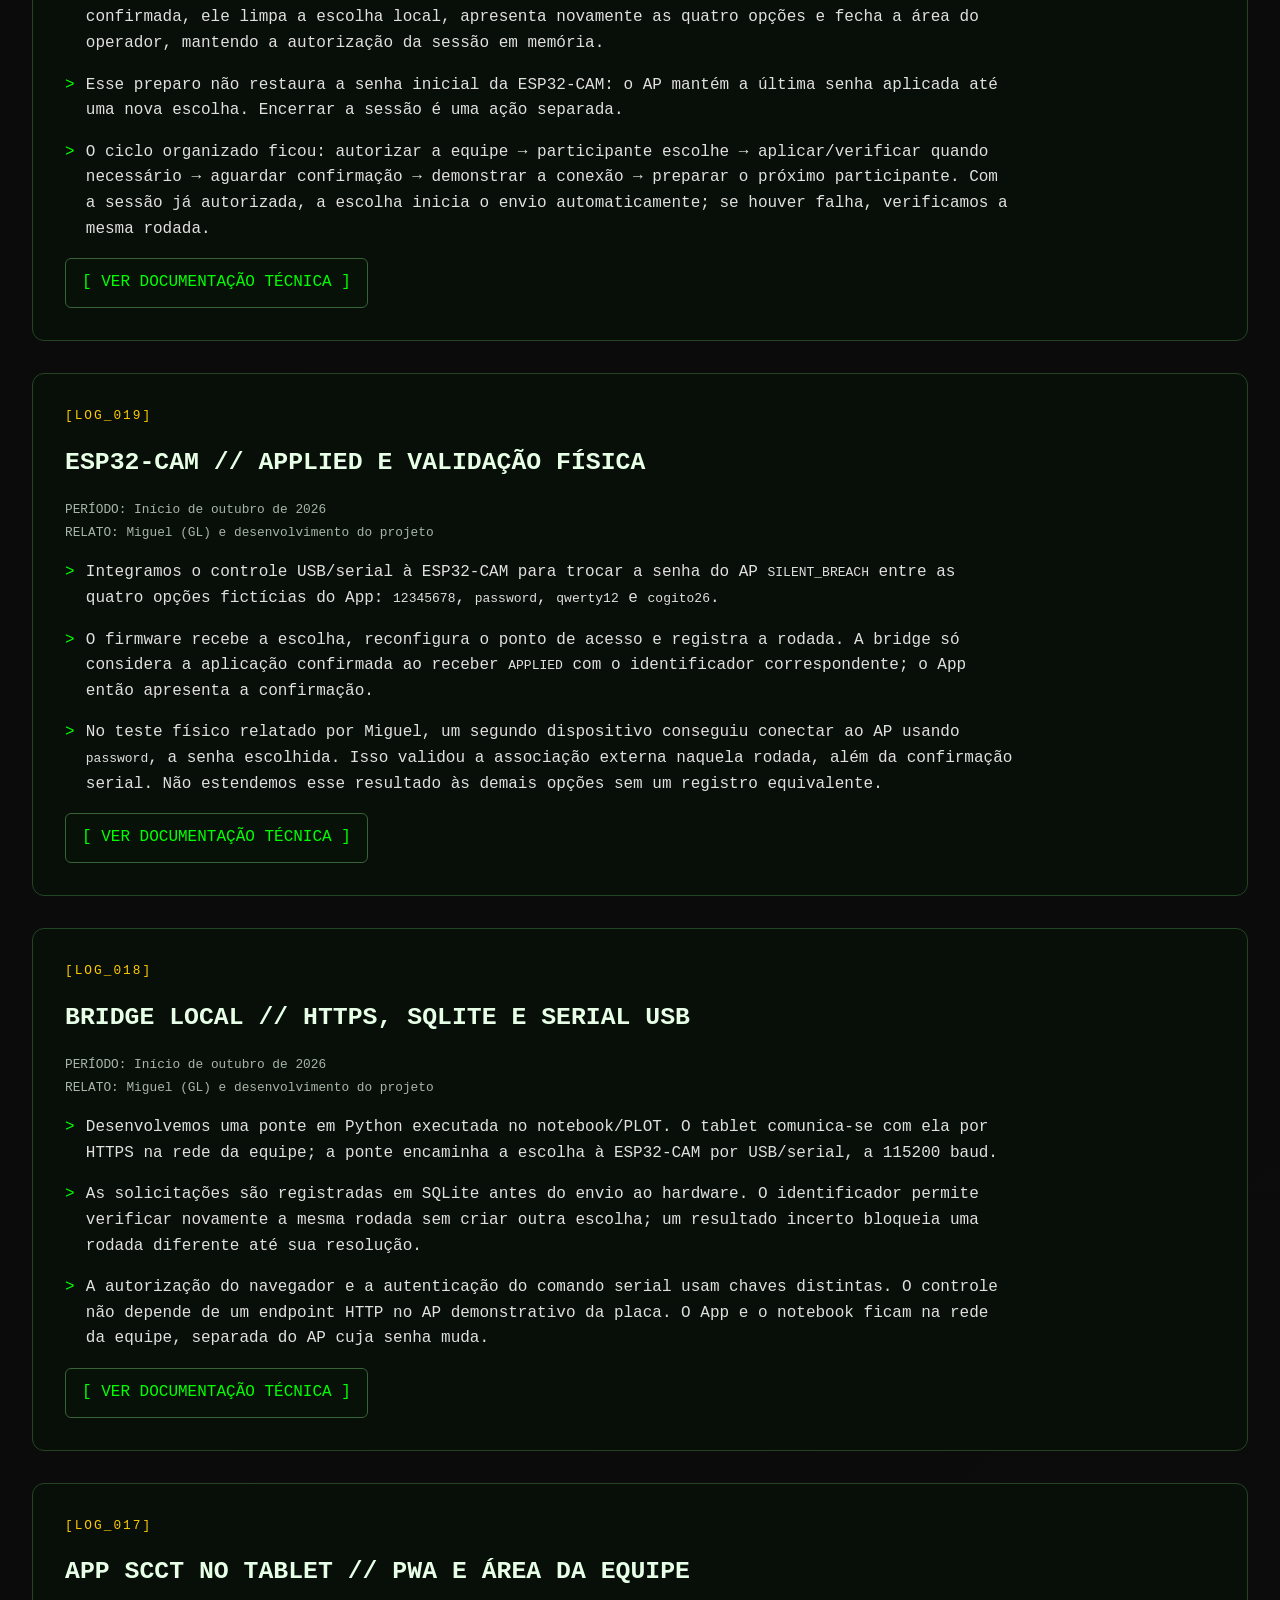
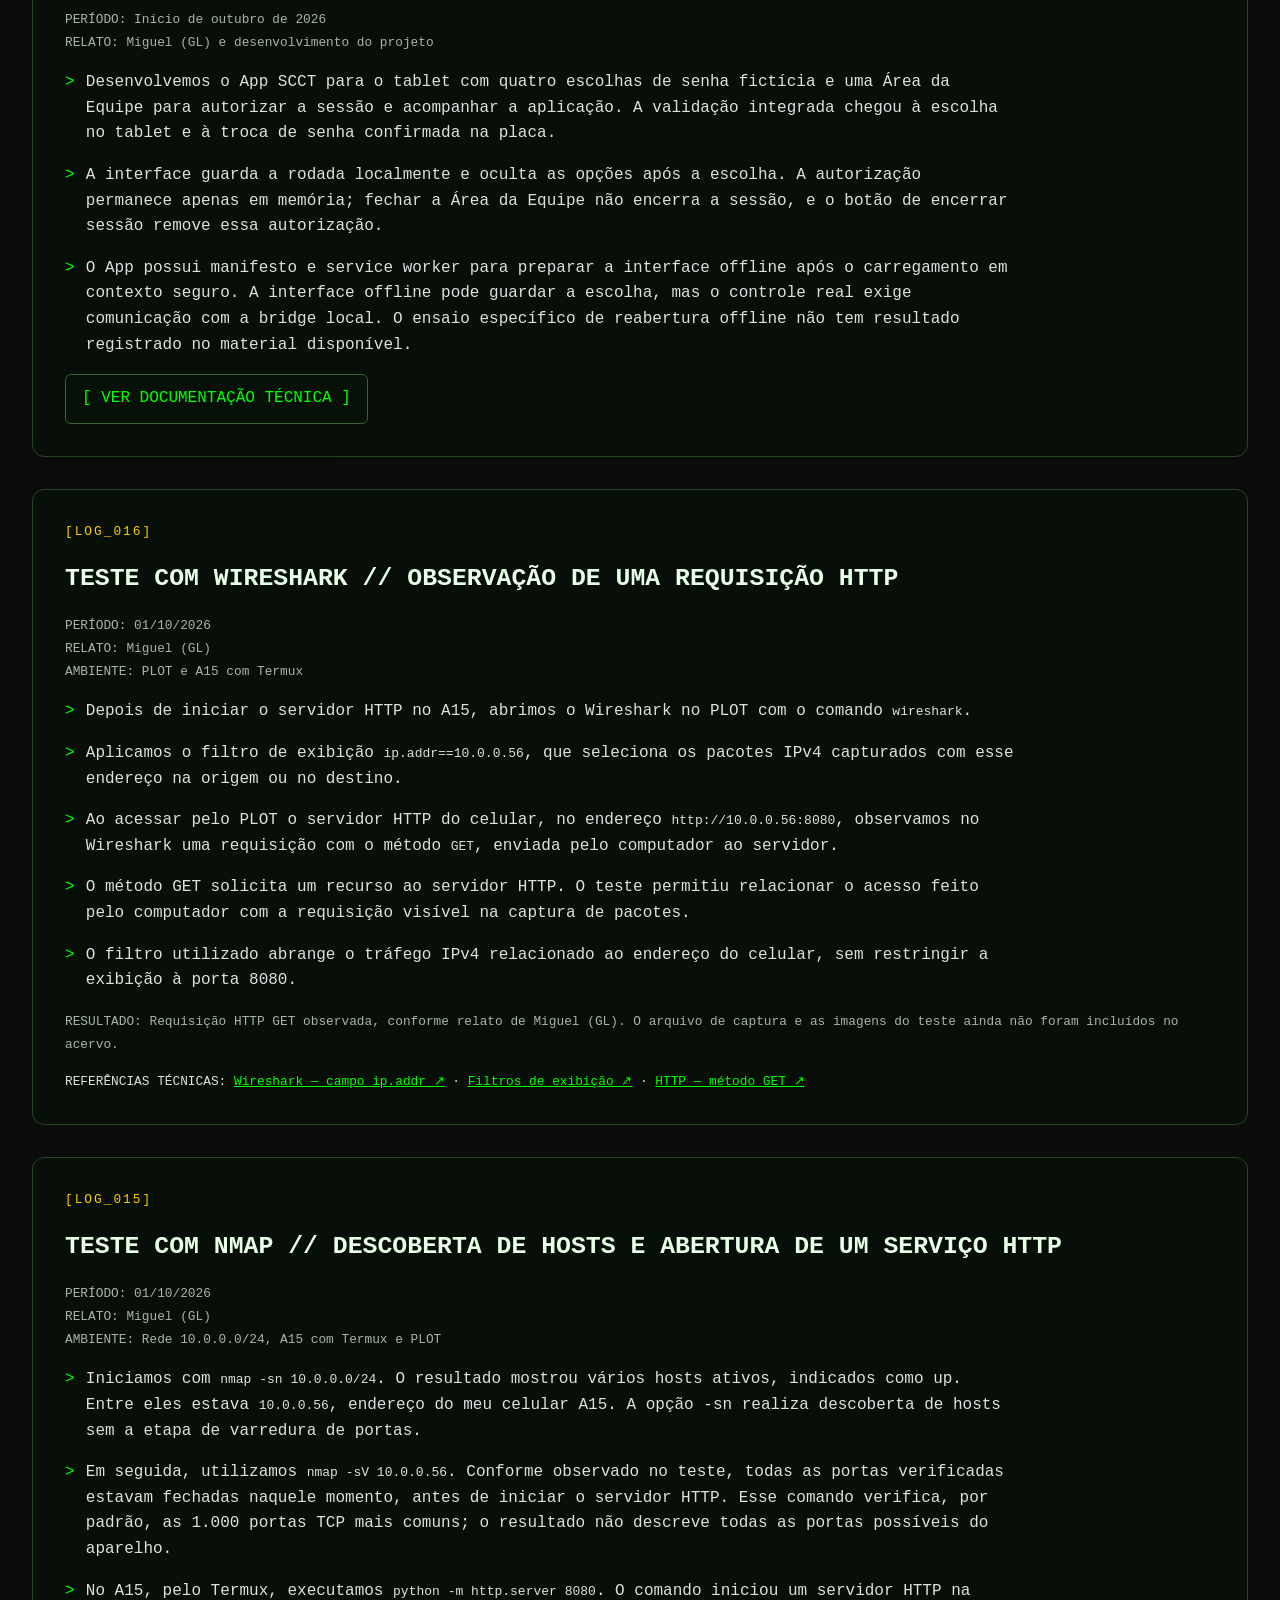
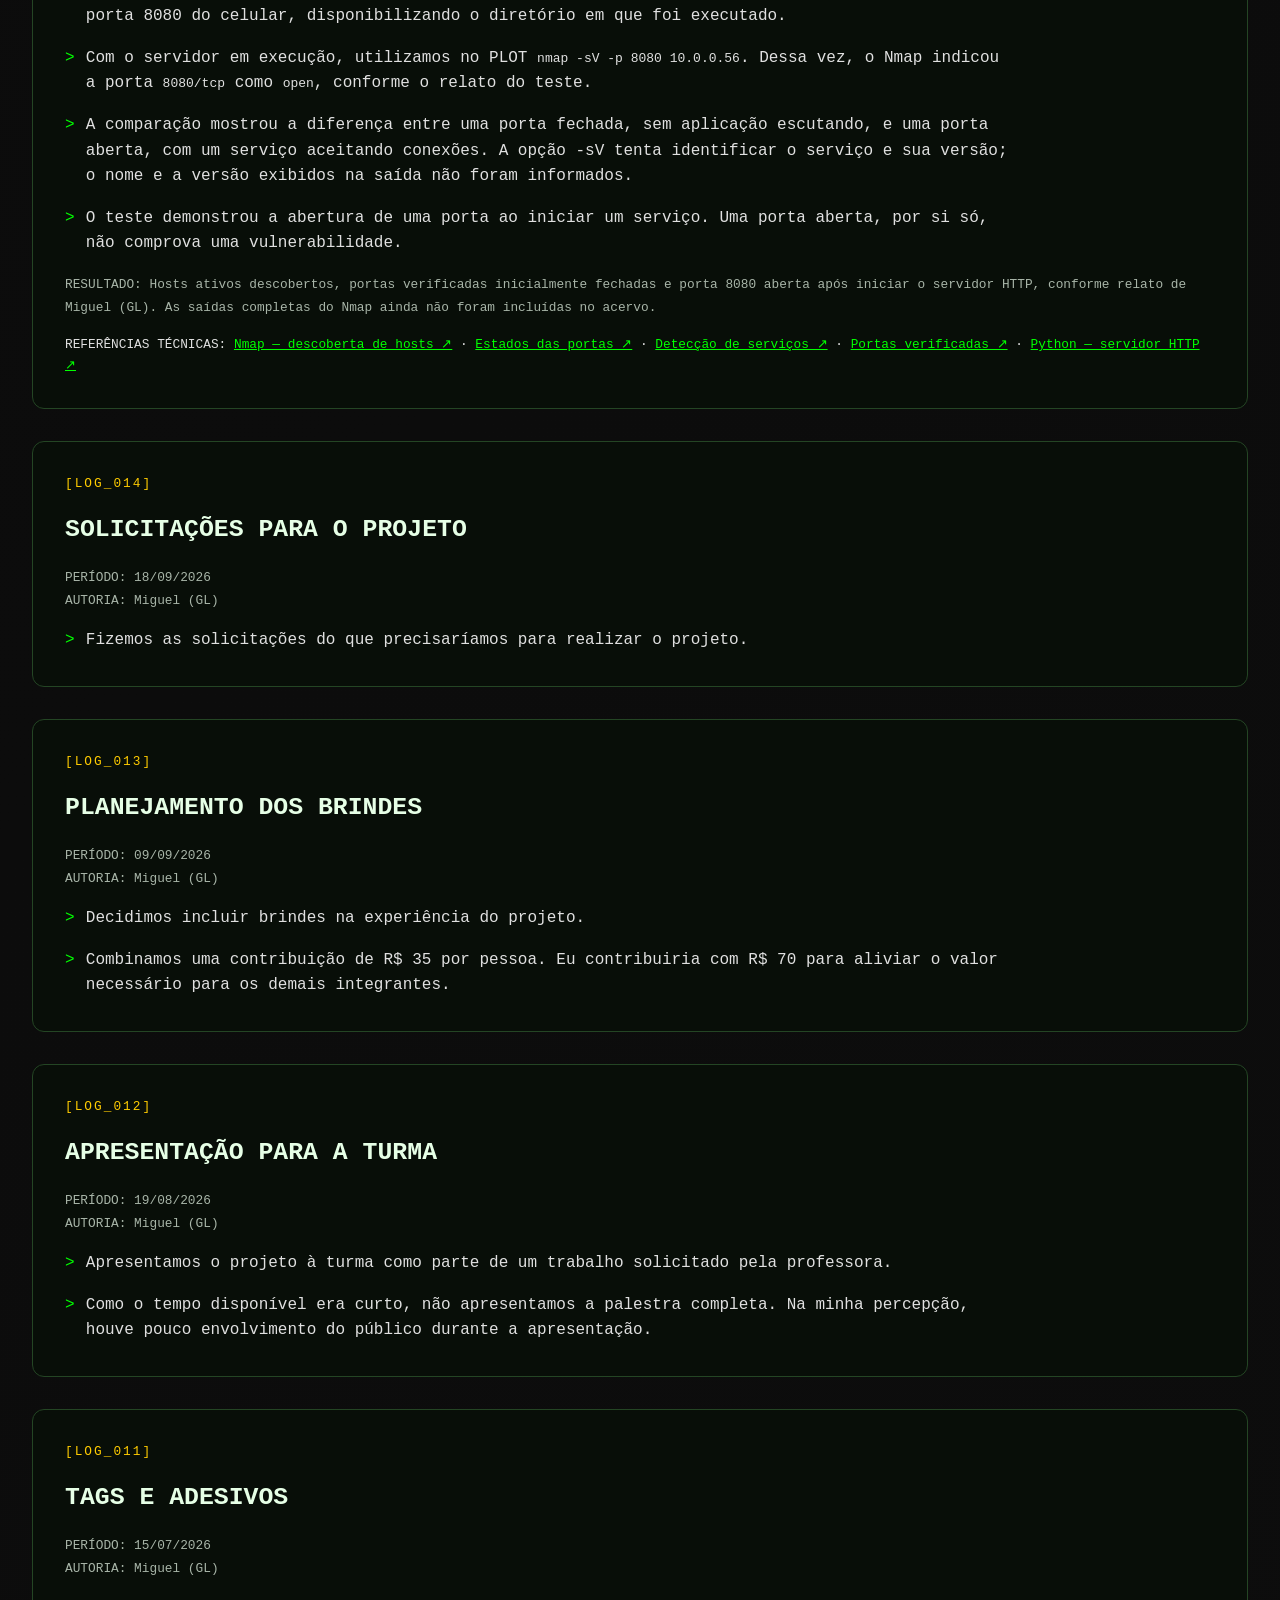
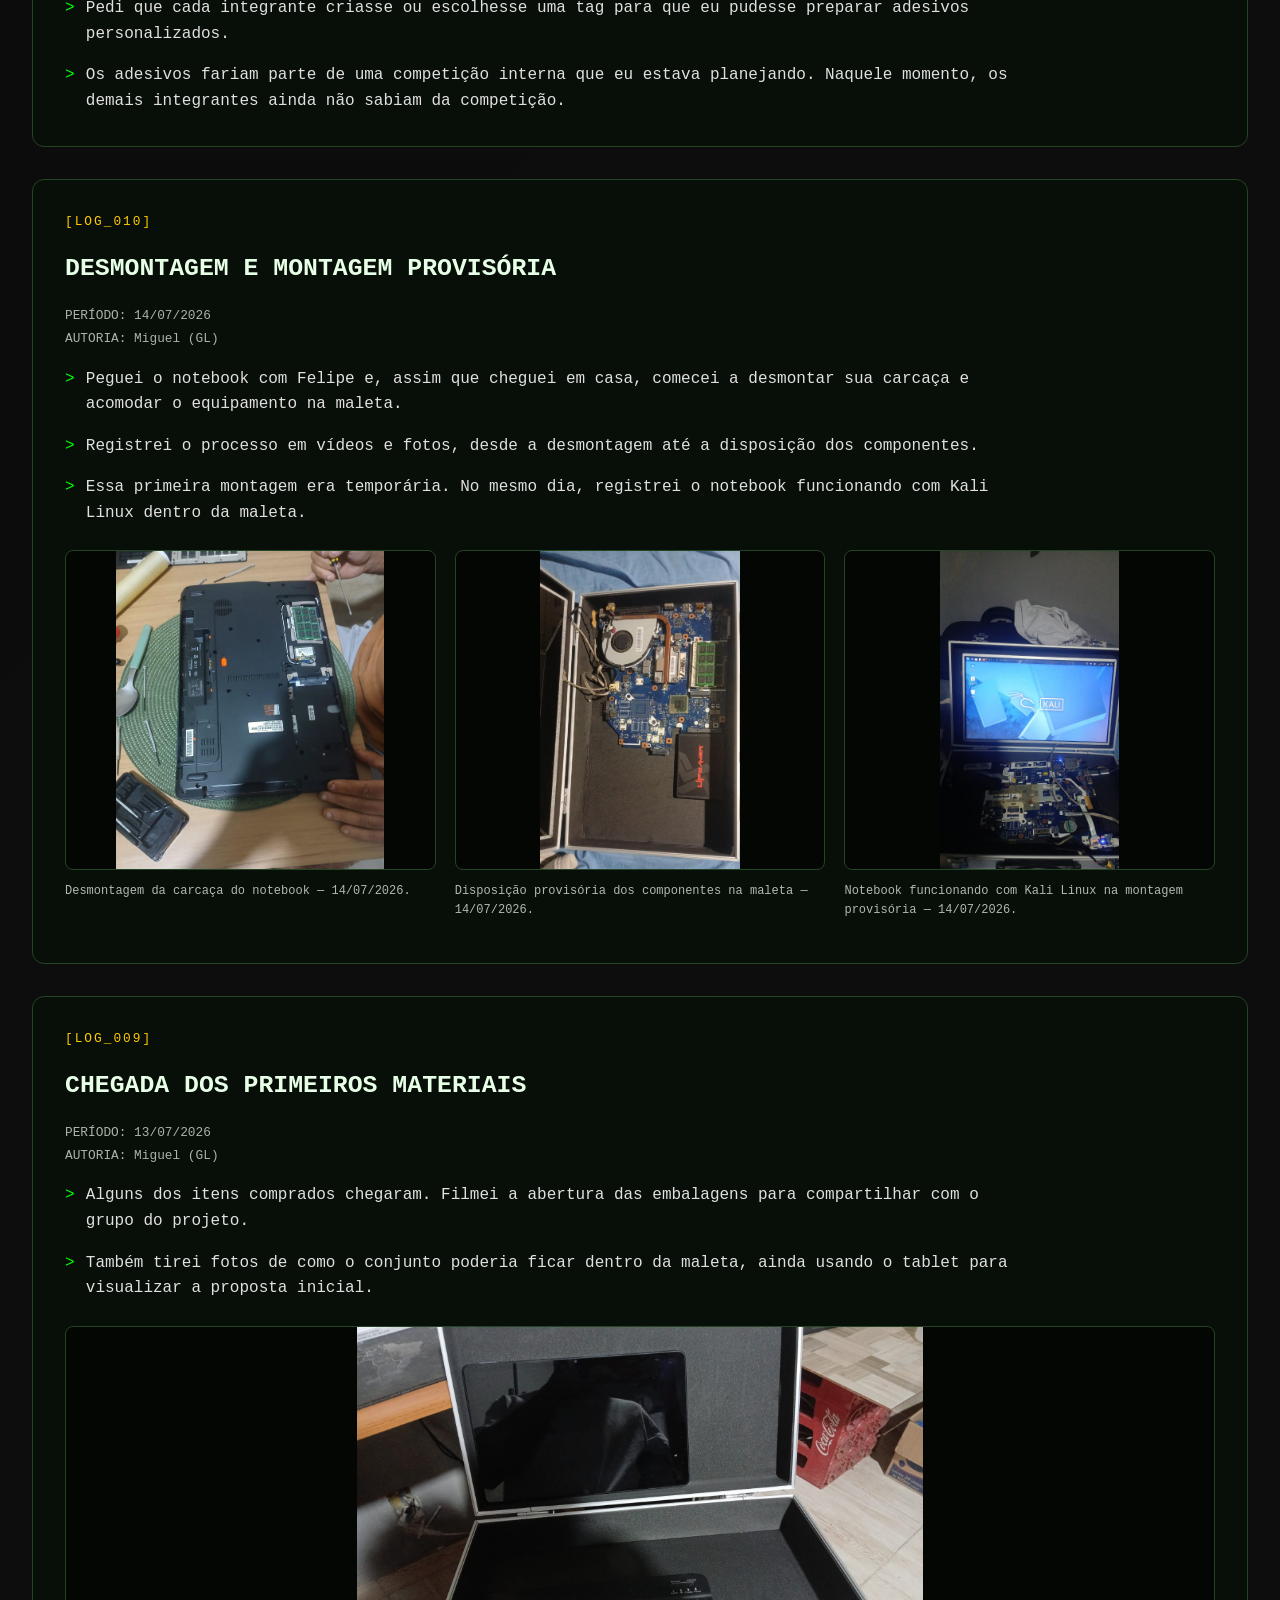
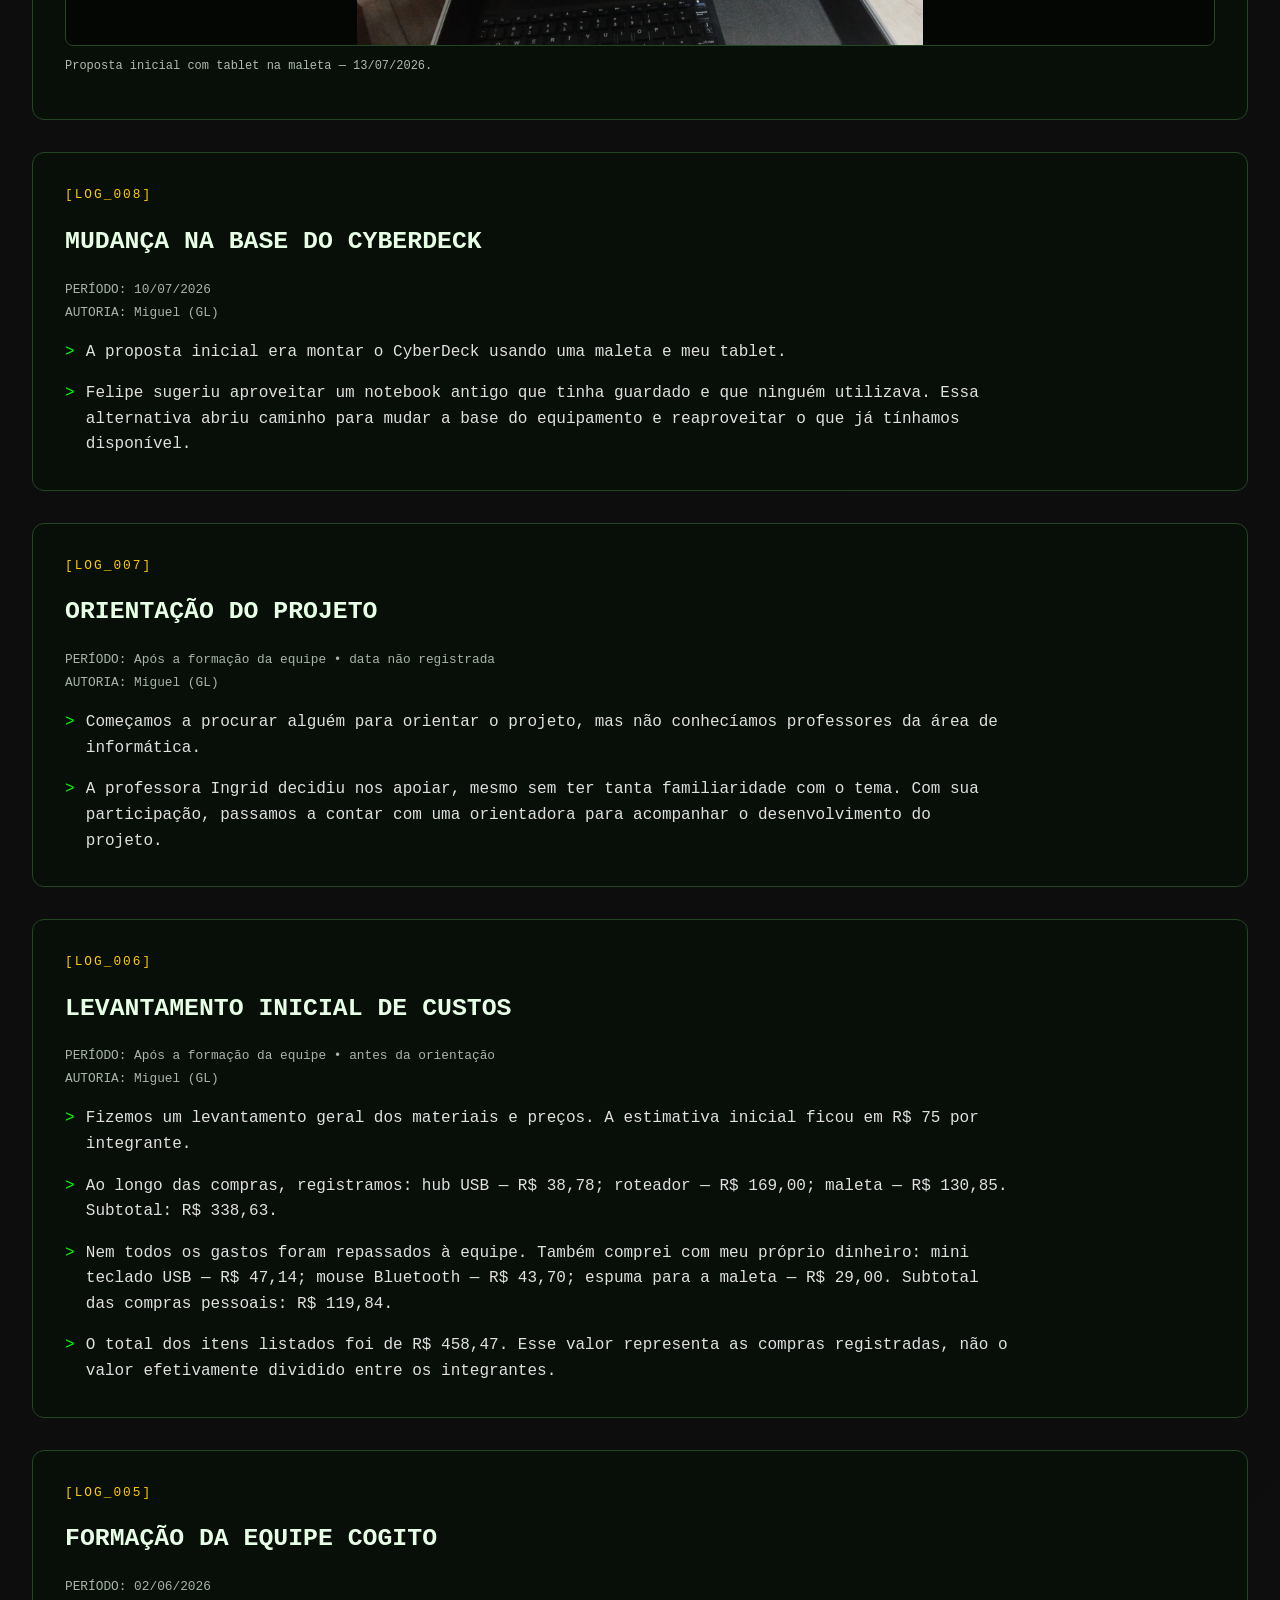
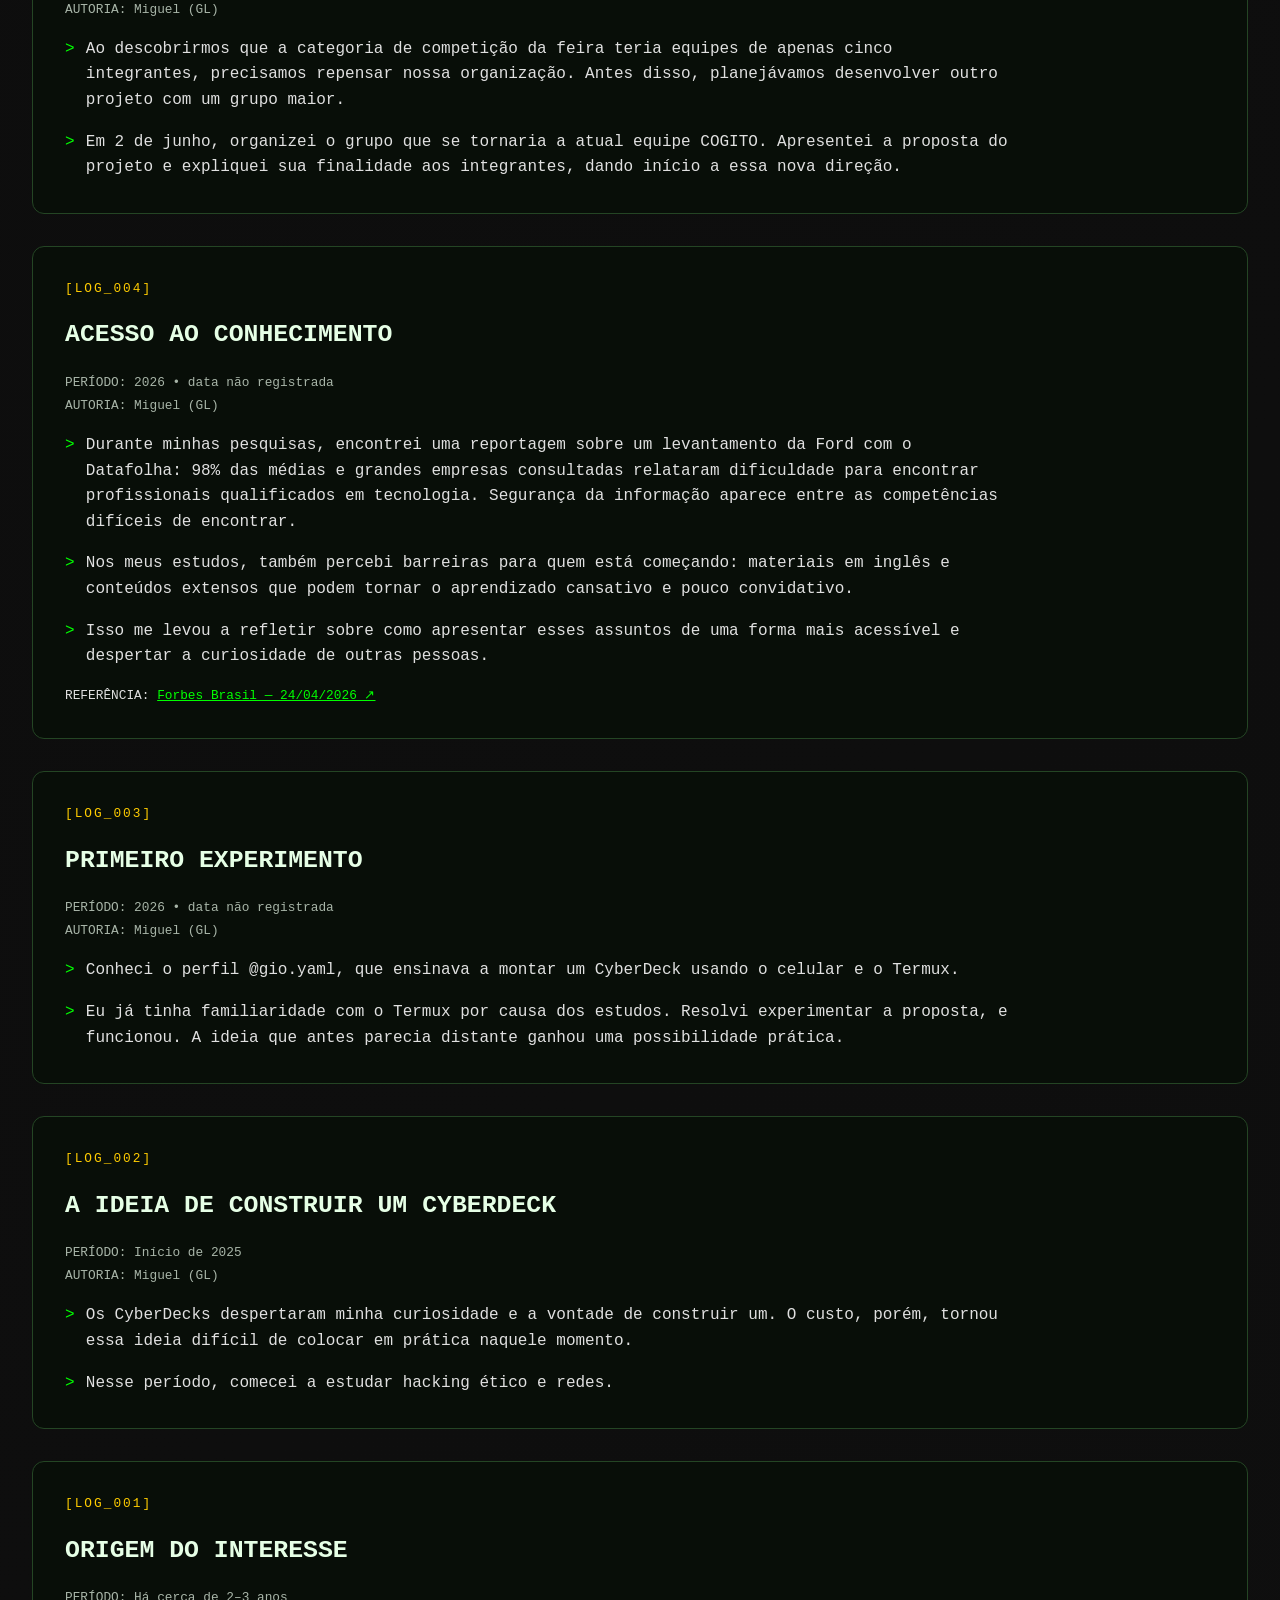
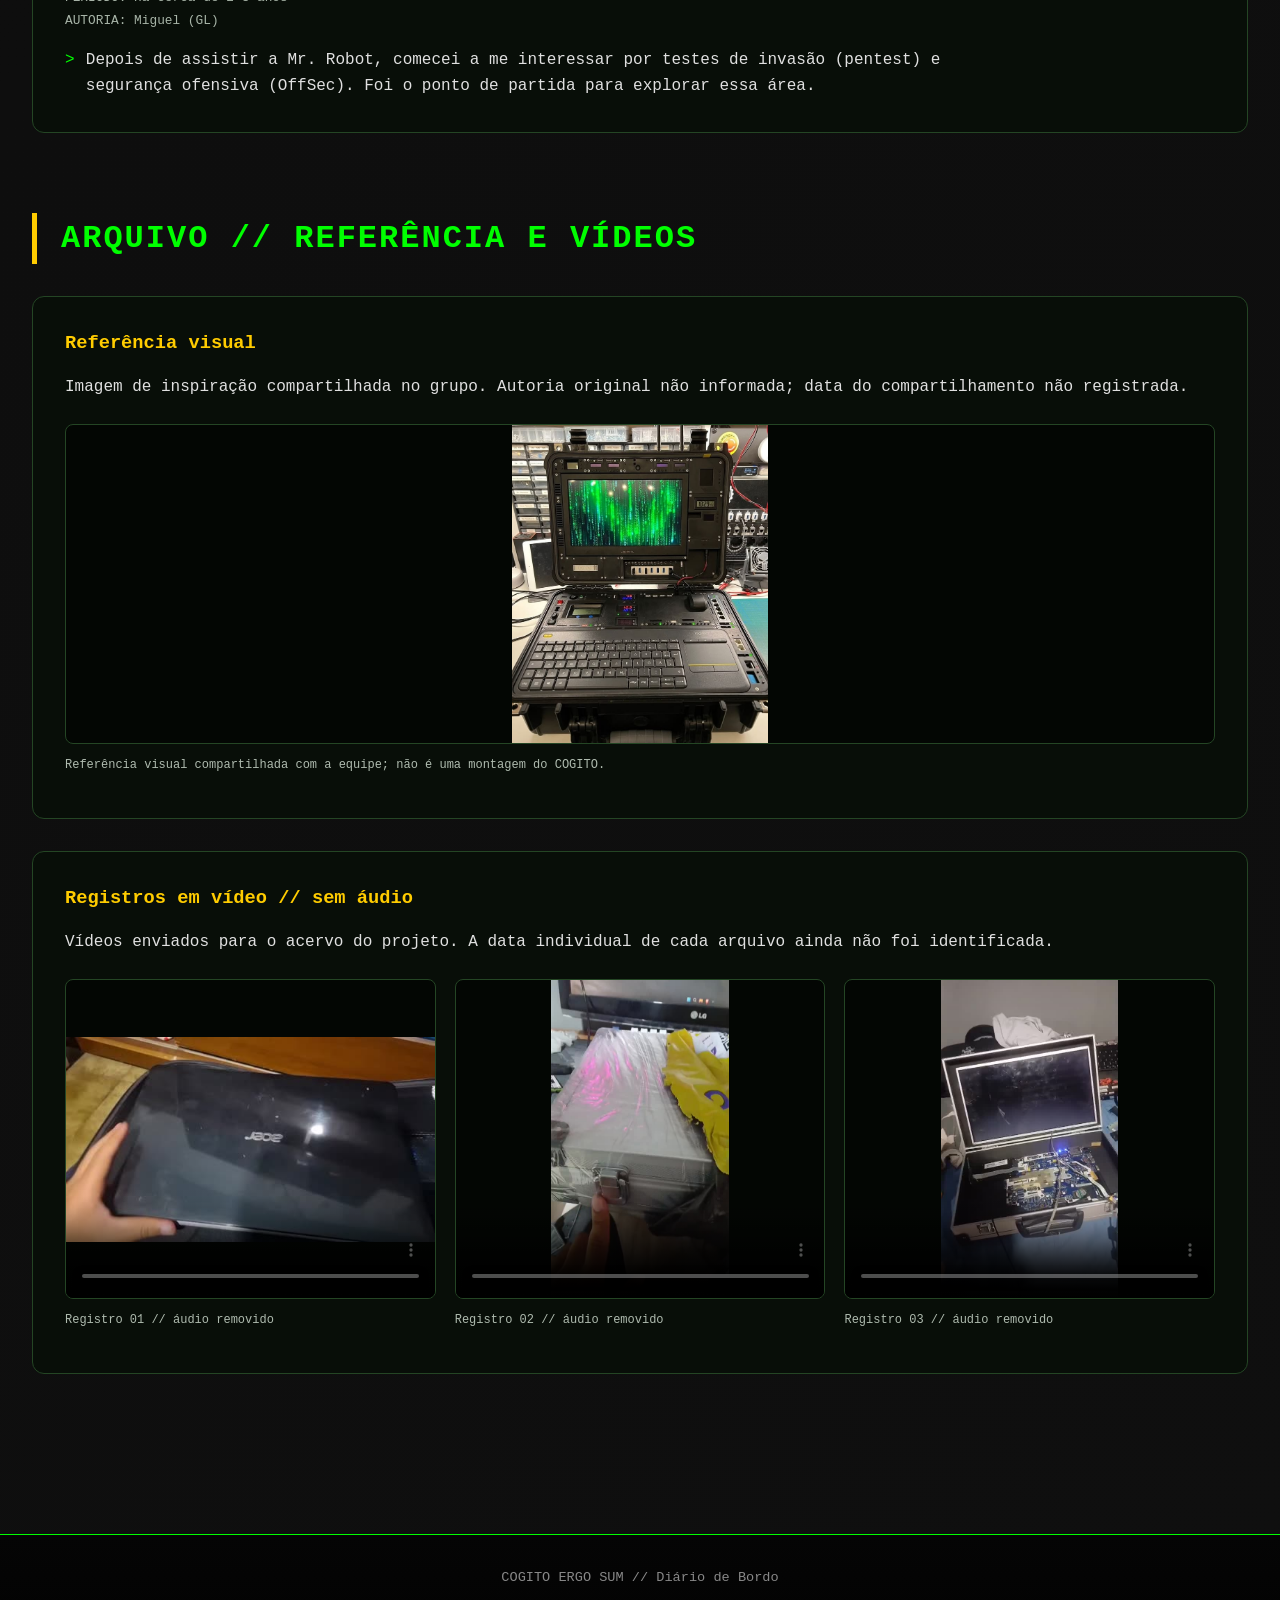
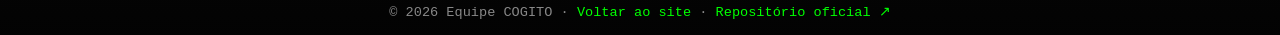
==== commit e8d2de9d: "Add files via upload" ====
--- a/diario.html
+++ b/diario.html
@@ -1,1041 +1,1230 @@
-<!DOCTYPE html>
-<html lang="pt-br">
-
-<head>
-    <meta charset="UTF-8">
-
-    <meta
-        name="viewport"
-        content="width=device-width, initial-scale=1.0, viewport-fit=cover"
-    >
-
-    <meta
-        name="description"
-        content="Diário de Bordo COGITO: bastidores, decisões e aprendizados do projeto Silent Breach."
-    >
-
-    <meta
-        name="author"
-        content="Miguel (GL) e Equipe COGITO"
-    >
-
-    <meta
-        name="theme-color"
-        content="#0a0a0a"
-    >
-
-    <title>Diário de Bordo | COGITO ERGO SUM</title>
-
-    <link
-        rel="icon"
-        type="image/svg+xml"
-        href="data:image/svg+xml,%3Csvg xmlns='http://www.w3.org/2000/svg' viewBox='0 0 100 100'%3E%3Ctext y='.9em' font-size='85' fill='%2300ff00'%3E⚡%3C/text%3E%3C/svg%3E"
-    >
-
-    <style>
-
-        /* ==================================================
-           CONFIGURAÇÃO GERAL
-           ================================================== */
-
-        * {
-            margin: 0;
-            padding: 0;
-            box-sizing: border-box;
-        }
-
-        html {
-            scroll-behavior: smooth;
-        }
-
-        body {
-            background:
-                linear-gradient(
-                    135deg,
-                    #0a0a0a 0%,
-                    #0f0f0f 100%
-                );
-
-            color: #e0e0e0;
-
-            font-family:
-                'Courier New',
-                'Fira Code',
-                'Source Code Pro',
-                monospace;
-
-            line-height: 1.6;
-        }
-
-
-        /* ==================================================
-           SCROLLBAR
-           ================================================== */
-
-        ::-webkit-scrollbar {
-            width: 8px;
-            height: 6px;
-        }
-
-        ::-webkit-scrollbar-track {
-            background: #1a1a1a;
-            border-radius: 10px;
-        }
-
-        ::-webkit-scrollbar-thumb {
-            background: #00ff00;
-            border-radius: 10px;
-        }
-
-        ::-webkit-scrollbar-thumb:hover {
-            background: #ffcc00;
-        }
-
-
-        /* ==================================================
-           BOTÃO DO MENU
-           ================================================== */
-
-        .menu-toggle {
-    position: fixed;
-    top: 18px;
-    left: 18px;
-    z-index: 1001;
-
-    width: 38px;
-    height: 38px;
-
-    display: flex;
-    align-items: center;
-    justify-content: center;
-
-    background: rgba(5, 5, 5, 0.55);
-    color: rgba(0, 255, 0, 0.75);
-
-    border: 1px solid rgba(0, 255, 0, 0.45);
-    border-radius: 6px;
-
-    font-family: inherit;
-    font-size: 1.1rem;
-
-    cursor: pointer;
-
-    backdrop-filter: blur(6px);
-
-    box-shadow: 0 0 8px rgba(0, 255, 0, 0.08);
-
-    transition:
-        transform 0.3s ease,
-        opacity 0.3s ease,
-        background 0.3s ease,
-        border-color 0.3s ease,
-        color 0.3s ease;
-}
-
-.menu-toggle:hover {
-    background: rgba(0, 255, 0, 0.08);
-    color: #00ff00;
-    border-color: #00ff00;
-
-    box-shadow: 0 0 12px rgba(0, 255, 0, 0.15);
-}
-
-/* Estado usado pelo JavaScript quando o usuário rola para baixo */
-.menu-toggle.hidden {
-    transform: translateY(-70px);
-    opacity: 0;
-    pointer-events: none;
-}
-
-        /* ==================================================
-           SIDEBAR
-           ================================================== */
-
-        .sidebar {
-            position: fixed;
-
-            top: 0;
-            left: -340px;
-
-            width: 320px;
-            max-width: 85vw;
-
-            height: 100vh;
-
-            background: rgba(5, 5, 5, 0.98);
-
-            border-right: 1px solid #00ff00;
-
-            z-index: 1100;
-
-            display: flex;
-            flex-direction: column;
-
-            transition: left 0.35s ease;
-
-            box-shadow:
-                10px 0 40px rgba(0, 255, 0, 0.08);
-        }
-
-        .sidebar.open {
-            left: 0;
-        }
-
-
-        /* ==================================================
-           CABEÇALHO DA SIDEBAR
-           ================================================== */
-
-        .sidebar-header {
-            display: flex;
-
-            align-items: center;
-            justify-content: space-between;
-
-            padding: 1.5rem;
-
-            color: #00ff00;
-
-            border-bottom:
-                1px solid rgba(0, 255, 0, 0.3);
-
-            font-weight: bold;
-
-            letter-spacing: 2px;
-        }
-
-        .sidebar-close {
-            background: transparent;
-
-            border: none;
-
-            color: #00ff00;
-
-            font-family: inherit;
-
-            font-size: 2rem;
-
-            cursor: pointer;
-
-            transition: 0.2s;
-        }
-
-        .sidebar-close:hover {
-            color: #ffcc00;
-
-            transform: scale(1.1);
-        }
-
-
-        /* ==================================================
-           LINKS DA SIDEBAR
-           ================================================== */
-
-        .sidebar-nav {
-            display: flex;
-
-            flex-direction: column;
-
-            padding: 1.5rem 0;
-        }
-
-        .sidebar-nav a {
-            color: #cfcfcf;
-
-            text-decoration: none;
-
-            padding: 0.9rem 1.5rem;
-
-            border-left:
-                3px solid transparent;
-
-            transition: 0.2s;
-
-            letter-spacing: 1px;
-        }
-
-        .sidebar-nav a:hover {
-            color: #00ff00;
-
-            background:
-                rgba(0, 255, 0, 0.05);
-
-            border-left-color: #00ff00;
-
-            padding-left: 1.8rem;
-        }
-
-        .menu-lock {
-            color: #ffcc00;
-
-            font-size: 0.7rem;
-        }
-
-
-        /* ==================================================
-           RODAPÉ DA SIDEBAR
-           ================================================== */
-
-        .sidebar-footer {
-            margin-top: auto;
-
-            padding: 1.5rem;
-
-            color: #666;
-
-            border-top:
-                1px solid #222;
-
-            font-size: 0.75rem;
-        }
-
-        .sidebar-footer span {
-            color: #ffcc00;
-        }
-
-
-        /* ==================================================
-           OVERLAY
-           ================================================== */
-
-        .sidebar-overlay {
-            position: fixed;
-
-            inset: 0;
-
-            background:
-                rgba(0, 0, 0, 0.65);
-
-            backdrop-filter: blur(3px);
-
-            z-index: 1050;
-
-            opacity: 0;
-
-            visibility: hidden;
-
-            transition: 0.3s;
-        }
-
-        .sidebar-overlay.active {
-            opacity: 1;
-
-            visibility: visible;
-        }
-
-
-        /* ==================================================
-           CONTEÚDO PRINCIPAL
-           ================================================== */
-
-        main {
-            max-width: 1400px;
-
-            margin: 0 auto;
-
-            padding: 2rem;
-
-            width: 100%;
-        }
-
-        section {
-            margin-bottom: 5rem;
-
-            scroll-margin-top: 40px;
-
-            animation:
-                fadeInUp 0.6s ease-out;
-        }
-
-        @keyframes fadeInUp {
-
-            from {
-                opacity: 0;
-
-                transform:
-                    translateY(30px);
-            }
-
-            to {
-                opacity: 1;
-
-                transform:
-                    translateY(0);
-            }
-
-        }
-
-
-        /* ==================================================
-           HERO
-           ================================================== */
-
-        .hero {
-            text-align: center;
-
-            padding: 3rem 1rem;
-
-            background:
-                radial-gradient(
-                    circle at center,
-                    rgba(0, 255, 0, 0.05) 0%,
-                    transparent 70%
-                );
-
-            border-radius: 20px;
-        }
-
-
-        /* ==================================================
-           ASCII
-           ================================================== */
-
-        .ascii pre {
-            color: #00ff00;
-
-            font-size: 0.55rem;
-
-            overflow-x: auto;
-
-            white-space: pre;
-
-            margin-bottom: 1.5rem;
-
-            line-height: 1.2;
-
-            text-shadow:
-                0 0 3px #00ff00;
-
-            animation:
-                glowPulse 3s infinite;
-        }
-
-        @keyframes glowPulse {
-
-            0%,
-            100% {
-                text-shadow:
-                    0 0 2px #00ff00;
-            }
-
-            50% {
-                text-shadow:
-                    0 0 8px #00ff00;
-            }
-
-        }
-
-
-        /* ==================================================
-           TÍTULOS
-           ================================================== */
-
-        h1 {
-            color: #00ff00;
-
-            font-size: 2.8rem;
-
-            text-align: center;
-
-            letter-spacing: 5px;
-
-            margin-bottom: 0.5rem;
-
-            text-shadow:
-                0 0 10px #00ff00;
-
-            animation:
-                glitch 3s infinite;
-        }
-
-        @keyframes glitch {
-
-            0%,
-            100% {
-                transform:
-                    skew(0deg, 0deg);
-
-                opacity: 1;
-            }
-
-            95% {
-                transform:
-                    skew(0deg, 0deg);
-
-                opacity: 1;
-            }
-
-            96% {
-                transform:
-                    skew(2deg, 1deg);
-
-                opacity: 0.9;
-            }
-
-            97% {
-                transform:
-                    skew(-1deg, -0.5deg);
-
-                opacity: 1;
-            }
-
-        }
-
-        .subtitle {
-            color: #ffcc00;
-
-            font-size: 1.4rem;
-
-            text-align: center;
-
-            margin-bottom: 1rem;
-
-            letter-spacing: 2px;
-        }
-
-        .description {
-            max-width: 700px;
-
-            margin: 1rem auto;
-
-            font-size: 1.1rem;
-
-            text-align: center;
-
-            background:
-                rgba(0, 255, 0, 0.05);
-
-            padding: 1rem;
-
-            border-radius: 10px;
-
-            backdrop-filter: blur(5px);
-        }
-
-
-        /* ==================================================
-           BOTÕES
-           ================================================== */
-
-        .buttons {
-            margin-top: 2.5rem;
-
-            display: flex;
-
-            gap: 1.5rem;
-
-            justify-content: center;
-
-            flex-wrap: wrap;
-        }
-
-        .btn {
-            padding:
-                0.8rem 2rem;
-
-            text-decoration: none;
-
-            font-weight: bold;
-
-            border-radius: 50px;
-
-            transition:
-                all 0.3s ease;
-
-            cursor: pointer;
-
-            display: inline-block;
-
-            letter-spacing: 1px;
-
-            position: relative;
-
-            overflow: hidden;
-        }
-
-        .btn::before {
-            content: '';
-
-            position: absolute;
-
-            top: 50%;
-            left: 50%;
-
-            width: 0;
-            height: 0;
-
-            border-radius: 50%;
-
-            background:
-                rgba(255, 255, 255, 0.3);
-
-            transform:
-                translate(-50%, -50%);
-
-            transition:
-                width 0.6s,
-                height 0.6s;
-        }
-
-        .btn:active::before {
-            width: 300px;
-
-            height: 300px;
-        }
-
-        .btn.green {
-            background:
-                linear-gradient(
-                    135deg,
-                    #00ff00,
-                    #00aa00
-                );
-
-            color: #0a0a0a;
-
-            box-shadow:
-                0 0 15px rgba(0, 255, 0, 0.3);
-        }
-
-        .btn.green:hover {
-            transform:
-                translateY(-2px);
-
-            box-shadow:
-                0 0 25px rgba(0, 255, 0, 0.6);
-        }
-
-        .btn.yellow {
-            background:
-                linear-gradient(
-                    135deg,
-                    #ffcc00,
-                    #ff9900
-                );
-
-            color: #0a0a0a;
-
-            box-shadow:
-                0 0 15px rgba(255, 204, 0, 0.3);
-        }
-
-        .btn.yellow:hover {
-            transform:
-                translateY(-2px);
-
-            box-shadow:
-                0 0 25px rgba(255, 204, 0, 0.6);
-        }
-
-
-        /* ==================================================
-           TÍTULOS DAS SEÇÕES
-           ================================================== */
-
-        .section-title {
-            color: #00ff00;
-
-            font-size: 2rem;
-
-            margin-bottom: 2rem;
-
-            border-left:
-                5px solid #ffcc00;
-
-            padding-left: 1.5rem;
-
-            text-transform: uppercase;
-
-            letter-spacing: 2px;
-        }
-
-
-        /* ==================================================
-           CARDS
-           ================================================== */
-
-        .cards-container {
-            display: flex;
-
-            gap: 1.8rem;
-
-            overflow-x: auto;
-
-            scroll-snap-type:
-                x mandatory;
-
-            padding-bottom: 1.5rem;
-
-            cursor: grab;
-        }
-
-        .cards-container:active {
-            cursor: grabbing;
-        }
-
-        .card {
-            min-width: 300px;
-
-            background:
-                linear-gradient(
-                    135deg,
-                    #111,
-                    #1a1a1a
-                );
-
-            border-radius: 16px;
-
-            padding: 1.8rem;
-
-            scroll-snap-align: start;
-
-            transition:
-                all 0.3s cubic-bezier(
-                    0.4,
-                    0,
-                    0.2,
-                    1
-                );
-
-            border-left:
-                4px solid #00ff00;
-
-            box-shadow:
-                0 5px 15px rgba(0, 0, 0, 0.5);
-
-            backdrop-filter:
-                blur(10px);
-        }
-
-        .card:hover {
-            transform:
-                translateY(-8px)
-                scale(1.02);
-
-            box-shadow:
-                0 15px 30px rgba(0, 255, 0, 0.2);
-        }
-
-        .card.red {
-            border-left-color: #ff0000;
-
-            background:
-                linear-gradient(
-                    135deg,
-                    #1a0a0a,
-                    #110505
-                );
-        }
-
-        .card.yellow {
-            border-left-color: #ffcc00;
-
-            background:
-                linear-gradient(
-                    135deg,
-                    #1a1a0a,
-                    #111105
-                );
-        }
-
-        .card h3 {
-            color: #fff;
-
-            margin-bottom: 0.8rem;
-
-            font-size: 1.3rem;
-        }
-
-        .card p {
-            font-size: 0.95rem;
-
-            opacity: 0.9;
-        }
-
-        .badge {
-            display: inline-block;
-
-            background: #00ff00;
-
-            color: #0a0a0a;
-
-            padding:
-                0.2rem 0.6rem;
-
-            border-radius: 20px;
-
-            font-size: 0.7rem;
-
-            margin-top: 0.5rem;
-
-            font-weight: bold;
-        }
-
-
-        /* ==================================================
-           FOOTER
-           ================================================== */
-
-        footer {
-            background:
-                linear-gradient(
-                    180deg,
-                    #050505,
-                    #020202
-                );
-
-            text-align: center;
-
-            padding: 2rem;
-
-            font-size: 0.85rem;
-
-            color: #888;
-
-            border-top:
-                1px solid #00ff00;
-
-            margin-top: 3rem;
-        }
-
-        footer a {
-            color: #00ff00;
-
-            text-decoration: none;
-
-            transition: 0.3s;
-        }
-
-        footer a:hover {
-            color: #ffcc00;
-
-            text-shadow:
-                0 0 5px #ffcc00;
-        }
-
-
-        /* ==================================================
-           VOLTAR AO TOPO
-           ================================================== */
-
-        #topBtn {
-            position: fixed;
-
-            bottom: 25px;
-            right: 25px;
-
-            background: #00ff00;
-
-            color: #0a0a0a;
-
-            border: none;
-
-            border-radius: 50%;
-
-            width: 50px;
-            height: 50px;
-
-            font-size: 26px;
-
-            cursor: pointer;
-
-            display: none;
-
-            z-index: 99;
-
-            transition:
-                all 0.3s;
-
-            box-shadow:
-                0 0 15px rgba(0, 255, 0, 0.5);
-        }
-
-        #topBtn:hover {
-            transform:
-                scale(1.1);
-
-            background: #ffcc00;
-
-            box-shadow:
-                0 0 20px #ffcc00;
-        }
-
-
-        /* ==================================================
-           RESPONSIVIDADE
-           ================================================== */
-
-        @media (max-width: 768px) {
-
-            main {
-                padding: 1rem;
-            }
-
-            h1 {
-                font-size: 1.8rem;
-
-                letter-spacing: 2px;
-            }
-
-            .ascii pre {
-                font-size: 0.32rem;
-            }
-
-            .btn {
-                padding:
-                    0.5rem 1.2rem;
-
-                font-size: 0.8rem;
-            }
-
-            .card {
-                min-width: 260px;
-
-                padding: 1.2rem;
-            }
-
-            .section-title {
-                font-size: 1.4rem;
-            }
-
-            .description {
-                font-size: 0.9rem;
-            }
-
-            .menu-toggle {
-                top: 12px;
-                left: 12px;
-
-                width: 44px;
-                height: 44px;
-            }
-
-        }
-
-        @media (max-width: 480px) {
-
-            .ascii pre {
-                font-size: 0.24rem;
-            }
-
-            .card h3 {
-                font-size: 1rem;
-            }
-
-        }
-
-    
-/* V2: adaptações sobre o visual original. */
-[hidden]{display:none!important} a{color:#00ff00} button,input{font:inherit}
-:focus-visible{outline:2px solid #ffcc00;outline-offset:5px}
-.skip{position:fixed;top:-100px;left:70px;z-index:1200;background:#050505;padding:12px}.skip:focus{top:12px}
-main{padding-top:4rem}.sidebar{height:100dvh;overflow-y:auto;visibility:hidden}.sidebar.open{visibility:visible}
-.cards-container{display:grid;grid-template-columns:repeat(auto-fit,minmax(min(100%,260px),1fr));overflow:visible;cursor:auto}
-.card{min-width:0}.card:hover{transform:translateY(-4px)}
-.section-title{font-size:clamp(1.3rem,4vw,2rem)}h1{font-size:clamp(1.65rem,5vw,2.8rem);overflow-wrap:anywhere}
-.intro{max-width:850px;margin:0 0 1.8rem;color:#bbb}.terminal{border:1px solid #244524;background:#080e08;padding:clamp(1rem,4vw,2rem);border-radius:12px;margin-top:2rem}
-.terminal h3,.eyebrow{color:#ffcc00}.eyebrow{letter-spacing:2px;font-size:.8rem;margin-bottom:1rem}
-.terminal p+p{margin-top:1rem}.btn{border:0;font-family:inherit;font-size:.9rem}.status{color:#ffcc00;min-height:1.6em;margin:1rem 0}
-input[type=text]{background:#050505;color:#fff;border:1px solid #4d764d;border-radius:6px;padding:.8rem;width:min(100%,320px);text-transform:uppercase}
-.unlock-row{display:flex;gap:1rem;flex-wrap:wrap;margin-top:1rem}fieldset{border:1px solid #315031;padding:1.2rem;margin:1.5rem 0;min-width:0}legend{color:#ffcc00;padding:0 .5rem;font-weight:bold}
-.answer{display:flex;gap:.75rem;padding:.8rem;border-radius:6px;cursor:pointer}.answer:hover{background:#142014}.answer input{accent-color:#00ff00;flex-shrink:0}.feedback{margin-top:1rem;color:#ddd}
-.log{list-style:none;border-left:1px solid #00ff00;padding-left:1.5rem}.log li{padding:0 0 2rem}.log h3{color:#ffcc00}.log p{max-width:850px}
-footer p+p{margin-top:.8rem}body.menu-open{overflow:hidden}.ascii{max-width:100%;overflow:hidden}.ascii pre{font-size:clamp(2px,.55vw,8.8px);overflow:hidden}
-@media(max-width:600px){.hero{padding:2rem 0}.buttons{gap:1rem}.btn{padding:.8rem 1.2rem}.section-title{padding-left:.8rem;letter-spacing:1px}.card{padding:1.3rem}footer{padding:2rem 1rem 5rem}.sidebar-header{padding:1rem}.sidebar-nav{padding:.5rem 0}.sidebar-nav a{padding:.7rem 1rem}}
-@media(prefers-reduced-motion:reduce){html{scroll-behavior:auto}*,*::before,*::after{animation:none!important;transition:none!important}}
-
-/* Registros do diário: edite os artigos log-entry para adicionar conteúdo. */
-.log-entry h2{font-size:clamp(1.1rem,3vw,1.55rem);color:#e6ffe6;overflow-wrap:anywhere}.log-meta{color:#a8b5a8;font-size:.8rem;margin:1rem 0;line-height:1.8}.log-line{position:relative;padding-left:1.3rem;max-width:950px}.log-line::before{content:">";position:absolute;left:0;color:#00ff00}.gallery{display:grid;grid-template-columns:repeat(auto-fit,minmax(min(100%,240px),1fr));gap:1.2rem;margin-top:1.5rem}.gallery figure{min-width:0;margin:0}.gallery img,.gallery video{display:block;width:100%;height:320px;object-fit:contain;background:#030603;border:1px solid #244524;border-radius:8px}.gallery img:hover{border-color:#ffcc00}figcaption{font-size:.75rem;color:#afbbaf;padding:.7rem 0;line-height:1.6}.source{font-size:.8rem}#arquivo h3{margin-bottom:1rem}@media(max-width:500px){.gallery img,.gallery video{height:280px}}
-</style>
-</head><body>
-<a class="skip" href="#home">Pular para o conteúdo</a>
-<button class="menu-toggle" id="menuToggle" aria-label="Abrir menu" aria-controls="sidebar" aria-expanded="false">☰</button>
-<div class="sidebar-overlay" id="sidebarOverlay" aria-hidden="true"></div>
-<aside class="sidebar" id="sidebar" role="dialog" aria-modal="true" aria-label="Menu principal" inert>
-<div class="sidebar-header"><span>COGITO // MENU</span><button class="sidebar-close" id="sidebarClose" aria-label="Fechar menu">×</button></div>
-<nav class="sidebar-nav" aria-label="Seções"><a href="index.html#home">&gt; Início</a><a href="index.html#silent-breach">&gt; Silent Breach</a><a href="projetos.html">&gt; Projetos COGITO</a><a href="#home" aria-current="page">&gt; Diário de Bordo</a><a href="index.html#equipe">&gt; Equipe</a><a href="index.html#quiz">&gt; Quiz <span class="menu-lock">[LOCKED]</span></a><a href="index.html#contato">&gt; Contato</a></nav><div class="sidebar-footer">COGITO ERGO SUM<br><span>V2 Beta // PENSAR. CRIAR. COMPARTILHAR.</span></div></aside>
-<main id="main-content"><section id="home" tabindex="-1" aria-labelledby="diary-title"><div class="hero"><p class="eyebrow">COGITO ERGO SUM // REGISTROS DO PROCESSO</p><h1 id="diary-title">DIÁRIO DE BORDO</h1><p class="subtitle">Da curiosidade à construção.</p><p class="description">Memórias, decisões e bastidores do Silent Breach, registrados por Miguel (GL).</p><div class="buttons"><a class="btn green" href="index.html">← VOLTAR AO SITE</a><a class="btn yellow" href="#arquivo">FOTOS E VÍDEOS</a></div></div><p class="log-meta">&gt; 16 registros // ordem de registro decrescente<br>&gt; Períodos aproximados estão indicados nos logs.</p><div class="terminal"><h2>Verificação dos registros</h2><p>Os comandos e filtros dos LOG_015 e LOG_016 foram conferidos com a documentação oficial. Os resultados são relatos de Miguel; a verificação independente dos experimentos aguarda as saídas do Nmap e a captura do Wireshark. Não há evidência anexada que comprove uma invasão.</p></div><article class="terminal log-entry" id="log-016">
-<p class="eyebrow">[LOG_016]</p>
-<h2>TESTE COM WIRESHARK // OBSERVAÇÃO DE UMA REQUISIÇÃO HTTP</h2>
-<p class="log-meta">PERÍODO: 01/10/2026<br>RELATO: Miguel (GL)<br>AMBIENTE: PLOT e A15 com Termux</p>
-<p class="log-line">Depois de iniciar o servidor HTTP no A15, abrimos o Wireshark no PLOT com o comando <code>wireshark</code>.</p>
-<p class="log-line">Aplicamos o filtro de exibição <code>ip.addr==10.0.0.56</code>, que seleciona os pacotes IPv4 capturados com esse endereço na origem ou no destino.</p>
-<p class="log-line">Ao acessar pelo PLOT o servidor HTTP do celular, no endereço <code>http://10.0.0.56:8080</code>, observamos no Wireshark uma requisição com o método <code>GET</code>, enviada pelo computador ao servidor.</p>
-<p class="log-line">O método GET solicita um recurso ao servidor HTTP. O teste permitiu relacionar o acesso feito pelo computador com a requisição visível na captura de pacotes.</p>
-<p class="log-line">O filtro utilizado abrange o tráfego IPv4 relacionado ao endereço do celular, sem restringir a exibição à porta 8080.</p>
-<p class="log-meta">RESULTADO: Requisição HTTP GET observada, conforme relato de Miguel (GL). O arquivo de captura e as imagens do teste ainda não foram incluídos no acervo.</p>
-<p class="source">REFERÊNCIAS TÉCNICAS: <a href="https://www.wireshark.org/docs/dfref/i/ip.html" target="_blank" rel="noopener">Wireshark — campo ip.addr ↗</a> · <a href="https://www.wireshark.org/docs/wsug_html_chunked/ChWorkBuildDisplayFilterSection.html" target="_blank" rel="noopener">Filtros de exibição ↗</a> · <a href="https://www.rfc-editor.org/rfc/rfc9110.html#section-9.3.1" target="_blank" rel="noopener">HTTP — método GET ↗</a></p>
-</article>
-<article class="terminal log-entry" id="log-015">
-<p class="eyebrow">[LOG_015]</p>
-<h2>TESTE COM NMAP // DESCOBERTA DE HOSTS E ABERTURA DE UM SERVIÇO HTTP</h2>
-<p class="log-meta">PERÍODO: 01/10/2026<br>RELATO: Miguel (GL)<br>AMBIENTE: Rede 10.0.0.0/24, A15 com Termux e PLOT</p>
-<p class="log-line">Iniciamos com <code>nmap -sn 10.0.0.0/24</code>. O resultado mostrou vários hosts ativos, indicados como up. Entre eles estava <code>10.0.0.56</code>, endereço do meu celular A15. A opção -sn realiza descoberta de hosts sem a etapa de varredura de portas.</p>
-<p class="log-line">Em seguida, utilizamos <code>nmap -sV 10.0.0.56</code>. Conforme observado no teste, todas as portas verificadas estavam fechadas naquele momento, antes de iniciar o servidor HTTP. Esse comando verifica, por padrão, as 1.000 portas TCP mais comuns; o resultado não descreve todas as portas possíveis do aparelho.</p>
-<p class="log-line">No A15, pelo Termux, executamos <code>python -m http.server 8080</code>. O comando iniciou um servidor HTTP na porta 8080 do celular, disponibilizando o diretório em que foi executado.</p>
-<p class="log-line">Com o servidor em execução, utilizamos no PLOT <code>nmap -sV -p 8080 10.0.0.56</code>. Dessa vez, o Nmap indicou a porta <code>8080/tcp</code> como <code>open</code>, conforme o relato do teste.</p>
-<p class="log-line">A comparação mostrou a diferença entre uma porta fechada, sem aplicação escutando, e uma porta aberta, com um serviço aceitando conexões. A opção -sV tenta identificar o serviço e sua versão; o nome e a versão exibidos na saída não foram informados.</p>
-<p class="log-line">O teste demonstrou a abertura de uma porta ao iniciar um serviço. Uma porta aberta, por si só, não comprova uma vulnerabilidade.</p>
-<p class="log-meta">RESULTADO: Hosts ativos descobertos, portas verificadas inicialmente fechadas e porta 8080 aberta após iniciar o servidor HTTP, conforme relato de Miguel (GL). As saídas completas do Nmap ainda não foram incluídas no acervo.</p>
-<p class="source">REFERÊNCIAS TÉCNICAS: <a href="https://nmap.org/book/man-host-discovery.html" target="_blank" rel="noopener">Nmap — descoberta de hosts ↗</a> · <a href="https://nmap.org/book/man-port-scanning-basics.html" target="_blank" rel="noopener">Estados das portas ↗</a> · <a href="https://nmap.org/book/man-version-detection.html" target="_blank" rel="noopener">Detecção de serviços ↗</a> · <a href="https://nmap.org/book/man-port-specification.html" target="_blank" rel="noopener">Portas verificadas ↗</a> · <a href="https://docs.python.org/3/library/http.server.html" target="_blank" rel="noopener">Python — servidor HTTP ↗</a></p>
-</article>
-<article class="terminal log-entry" id="log-014"><p class="eyebrow">[LOG_014]</p><h2>SOLICITAÇÕES PARA O PROJETO</h2><p class="log-meta">PERÍODO: 18/09/2026<br>AUTORIA: Miguel (GL)</p><p class="log-line">Fizemos as solicitações do que precisaríamos para realizar o projeto.</p></article><article class="terminal log-entry" id="log-013"><p class="eyebrow">[LOG_013]</p><h2>PLANEJAMENTO DOS BRINDES</h2><p class="log-meta">PERÍODO: 09/09/2026<br>AUTORIA: Miguel (GL)</p><p class="log-line">Decidimos incluir brindes na experiência do projeto.</p><p class="log-line">Combinamos uma contribuição de R$ 35 por pessoa. Eu contribuiria com R$ 70 para aliviar o valor necessário para os demais integrantes.</p></article><article class="terminal log-entry" id="log-012"><p class="eyebrow">[LOG_012]</p><h2>APRESENTAÇÃO PARA A TURMA</h2><p class="log-meta">PERÍODO: 19/08/2026<br>AUTORIA: Miguel (GL)</p><p class="log-line">Apresentamos o projeto à turma como parte de um trabalho solicitado pela professora.</p><p class="log-line">Como o tempo disponível era curto, não apresentamos a palestra completa. Na minha percepção, houve pouco envolvimento do público durante a apresentação.</p></article><article class="terminal log-entry" id="log-011"><p class="eyebrow">[LOG_011]</p><h2>TAGS E ADESIVOS</h2><p class="log-meta">PERÍODO: 15/07/2026<br>AUTORIA: Miguel (GL)</p><p class="log-line">Pedi que cada integrante criasse ou escolhesse uma tag para que eu pudesse preparar adesivos personalizados.</p><p class="log-line">Os adesivos fariam parte de uma competição interna que eu estava planejando. Naquele momento, os demais integrantes ainda não sabiam da competição.</p></article><article class="terminal log-entry" id="log-010"><p class="eyebrow">[LOG_010]</p><h2>DESMONTAGEM E MONTAGEM PROVISÓRIA</h2><p class="log-meta">PERÍODO: 14/07/2026<br>AUTORIA: Miguel (GL)</p><p class="log-line">Peguei o notebook com Felipe e, assim que cheguei em casa, comecei a desmontar sua carcaça e acomodar o equipamento na maleta.</p><p class="log-line">Registrei o processo em vídeos e fotos, desde a desmontagem até a disposição dos componentes.</p><p class="log-line">Essa primeira montagem era temporária. No mesmo dia, registrei o notebook funcionando com Kali Linux dentro da maleta.</p><div class="gallery"><figure><a href="midia/desmontagem.jpeg" target="_blank" rel="noopener"><img src="midia/desmontagem.jpeg" loading="lazy" alt="Desmontagem da carcaça do notebook — 14/07/2026."></a><figcaption>Desmontagem da carcaça do notebook — 14/07/2026.</figcaption></figure><figure><a href="midia/componentes.jpeg" target="_blank" rel="noopener"><img src="midia/componentes.jpeg" loading="lazy" alt="Disposição provisória dos componentes na maleta — 14/07/2026."></a><figcaption>Disposição provisória dos componentes na maleta — 14/07/2026.</figcaption></figure><figure><a href="midia/kali.jpeg" target="_blank" rel="noopener"><img src="midia/kali.jpeg" loading="lazy" alt="Notebook funcionando com Kali Linux na montagem provisória — 14/07/2026."></a><figcaption>Notebook funcionando com Kali Linux na montagem provisória — 14/07/2026.</figcaption></figure></div></article><article class="terminal log-entry" id="log-009"><p class="eyebrow">[LOG_009]</p><h2>CHEGADA DOS PRIMEIROS MATERIAIS</h2><p class="log-meta">PERÍODO: 13/07/2026<br>AUTORIA: Miguel (GL)</p><p class="log-line">Alguns dos itens comprados chegaram. Filmei a abertura das embalagens para compartilhar com o grupo do projeto.</p><p class="log-line">Também tirei fotos de como o conjunto poderia ficar dentro da maleta, ainda usando o tablet para visualizar a proposta inicial.</p><div class="gallery"><figure><a href="midia/tablet.jpeg" target="_blank" rel="noopener"><img src="midia/tablet.jpeg" loading="lazy" alt="Proposta inicial com tablet na maleta — 13/07/2026."></a><figcaption>Proposta inicial com tablet na maleta — 13/07/2026.</figcaption></figure></div></article><article class="terminal log-entry" id="log-008"><p class="eyebrow">[LOG_008]</p><h2>MUDANÇA NA BASE DO CYBERDECK</h2><p class="log-meta">PERÍODO: 10/07/2026<br>AUTORIA: Miguel (GL)</p><p class="log-line">A proposta inicial era montar o CyberDeck usando uma maleta e meu tablet.</p><p class="log-line">Felipe sugeriu aproveitar um notebook antigo que tinha guardado e que ninguém utilizava. Essa alternativa abriu caminho para mudar a base do equipamento e reaproveitar o que já tínhamos disponível.</p></article><article class="terminal log-entry" id="log-007"><p class="eyebrow">[LOG_007]</p><h2>ORIENTAÇÃO DO PROJETO</h2><p class="log-meta">PERÍODO: Após a formação da equipe • data não registrada<br>AUTORIA: Miguel (GL)</p><p class="log-line">Começamos a procurar alguém para orientar o projeto, mas não conhecíamos professores da área de informática.</p><p class="log-line">A professora Ingrid decidiu nos apoiar, mesmo sem ter tanta familiaridade com o tema. Com sua participação, passamos a contar com uma orientadora para acompanhar o desenvolvimento do projeto.</p></article><article class="terminal log-entry" id="log-006"><p class="eyebrow">[LOG_006]</p><h2>LEVANTAMENTO INICIAL DE CUSTOS</h2><p class="log-meta">PERÍODO: Após a formação da equipe • antes da orientação<br>AUTORIA: Miguel (GL)</p><p class="log-line">Fizemos um levantamento geral dos materiais e preços. A estimativa inicial ficou em R$ 75 por integrante.</p><p class="log-line">Ao longo das compras, registramos: hub USB — R$ 38,78; roteador — R$ 169,00; maleta — R$ 130,85. Subtotal: R$ 338,63.</p><p class="log-line">Nem todos os gastos foram repassados à equipe. Também comprei com meu próprio dinheiro: mini teclado USB — R$ 47,14; mouse Bluetooth — R$ 43,70; espuma para a maleta — R$ 29,00. Subtotal das compras pessoais: R$ 119,84.</p><p class="log-line">O total dos itens listados foi de R$ 458,47. Esse valor representa as compras registradas, não o valor efetivamente dividido entre os integrantes.</p></article><article class="terminal log-entry" id="log-005"><p class="eyebrow">[LOG_005]</p><h2>FORMAÇÃO DA EQUIPE COGITO</h2><p class="log-meta">PERÍODO: 02/06/2026<br>AUTORIA: Miguel (GL)</p><p class="log-line">Ao descobrirmos que a categoria de competição da feira teria equipes de apenas cinco integrantes, precisamos repensar nossa organização. Antes disso, planejávamos desenvolver outro projeto com um grupo maior.</p><p class="log-line">Em 2 de junho, organizei o grupo que se tornaria a atual equipe COGITO. Apresentei a proposta do projeto e expliquei sua finalidade aos integrantes, dando início a essa nova direção.</p></article><article class="terminal log-entry" id="log-004"><p class="eyebrow">[LOG_004]</p><h2>ACESSO AO CONHECIMENTO</h2><p class="log-meta">PERÍODO: 2026 • data não registrada<br>AUTORIA: Miguel (GL)</p><p class="log-line">Durante minhas pesquisas, encontrei uma reportagem sobre um levantamento da Ford com o Datafolha: 98% das médias e grandes empresas consultadas relataram dificuldade para encontrar profissionais qualificados em tecnologia. Segurança da informação aparece entre as competências difíceis de encontrar.</p><p class="log-line">Nos meus estudos, também percebi barreiras para quem está começando: materiais em inglês e conteúdos extensos que podem tornar o aprendizado cansativo e pouco convidativo.</p><p class="log-line">Isso me levou a refletir sobre como apresentar esses assuntos de uma forma mais acessível e despertar a curiosidade de outras pessoas.</p><p class="source">REFERÊNCIA: <a href="https://forbes.com.br/carreira/2026/04/escassez-de-talentos-em-tecnologia-desafia-98-das-empresas-no-brasil/" target="_blank" rel="noopener">Forbes Brasil — 24/04/2026 ↗</a></p></article><article class="terminal log-entry" id="log-003"><p class="eyebrow">[LOG_003]</p><h2>PRIMEIRO EXPERIMENTO</h2><p class="log-meta">PERÍODO: 2026 • data não registrada<br>AUTORIA: Miguel (GL)</p><p class="log-line">Conheci o perfil @gio.yaml, que ensinava a montar um CyberDeck usando o celular e o Termux.</p><p class="log-line">Eu já tinha familiaridade com o Termux por causa dos estudos. Resolvi experimentar a proposta, e funcionou. A ideia que antes parecia distante ganhou uma possibilidade prática.</p></article><article class="terminal log-entry" id="log-002"><p class="eyebrow">[LOG_002]</p><h2>A IDEIA DE CONSTRUIR UM CYBERDECK</h2><p class="log-meta">PERÍODO: Início de 2025<br>AUTORIA: Miguel (GL)</p><p class="log-line">Os CyberDecks despertaram minha curiosidade e a vontade de construir um. O custo, porém, tornou essa ideia difícil de colocar em prática naquele momento.</p><p class="log-line">Nesse período, comecei a estudar hacking ético e redes.</p></article><article class="terminal log-entry" id="log-001"><p class="eyebrow">[LOG_001]</p><h2>ORIGEM DO INTERESSE</h2><p class="log-meta">PERÍODO: Há cerca de 2–3 anos<br>AUTORIA: Miguel (GL)</p><p class="log-line">Depois de assistir a Mr. Robot, comecei a me interessar por testes de invasão (pentest) e segurança ofensiva (OffSec). Foi o ponto de partida para explorar essa área.</p></article></section><section id="arquivo" aria-labelledby="archive-title"><h2 class="section-title" id="archive-title">ARQUIVO // REFERÊNCIA E VÍDEOS</h2><div class="terminal"><h3>Referência visual</h3><p>Imagem de inspiração compartilhada no grupo. Autoria original não informada; data do compartilhamento não registrada.</p><div class="gallery"><figure><a href="midia/referencia.jpeg" target="_blank" rel="noopener"><img src="midia/referencia.jpeg" loading="lazy" alt="Referência visual compartilhada com a equipe; não é uma montagem do COGITO."></a><figcaption>Referência visual compartilhada com a equipe; não é uma montagem do COGITO.</figcaption></figure></div></div><div class="terminal"><h3>Registros em vídeo // sem áudio</h3><p>Vídeos enviados para o acervo do projeto. A data individual de cada arquivo ainda não foi identificada.</p><div class="gallery"><figure><video controls muted playsinline preload="metadata" poster="midia/video-1.jpg" aria-label="Registro em vídeo 1, sem áudio"><source src="midia/video-1.mp4" type="video/mp4">Seu navegador não suporta vídeo. <a href="midia/video-1.mp4">Baixar vídeo</a></video><figcaption>Registro 01 // áudio removido</figcaption></figure><figure><video controls muted playsinline preload="metadata" poster="midia/video-2.jpg" aria-label="Registro em vídeo 2, sem áudio"><source src="midia/video-2.mp4" type="video/mp4">Seu navegador não suporta vídeo. <a href="midia/video-2.mp4">Baixar vídeo</a></video><figcaption>Registro 02 // áudio removido</figcaption></figure><figure><video controls muted playsinline preload="metadata" poster="midia/video-3.jpg" aria-label="Registro em vídeo 3, sem áudio"><source src="midia/video-3.mp4" type="video/mp4">Seu navegador não suporta vídeo. <a href="midia/video-3.mp4">Baixar vídeo</a></video><figcaption>Registro 03 // áudio removido</figcaption></figure></div></div></section></main>
-<footer><p>COGITO ERGO SUM // Diário de Bordo</p><p>© 2026 Equipe COGITO · <a href="index.html">Voltar ao site</a> · <a href="https://github.com/guel2111cruz-pixel/cogito-site" target="_blank" rel="noopener noreferrer">Repositório oficial ↗</a></p></footer>
-<button id="topBtn" aria-label="Voltar ao topo" title="Voltar ao topo">↑</button>
-<script>
-"use strict";
-const menuToggle = document.getElementById('menuToggle');
-const sidebar = document.getElementById('sidebar');
-const sidebarClose = document.getElementById('sidebarClose');
-const overlay = document.getElementById('sidebarOverlay');
-const main = document.querySelector('main');
-const footer = document.querySelector('footer');
-const topBtn = document.getElementById('topBtn');
-function abrirMenu() {
-  sidebar.inert = false;
-  sidebar.classList.add('open'); overlay.classList.add('active');
-  menuToggle.classList.remove('hidden'); menuToggle.setAttribute('aria-expanded','true');
-  document.body.classList.add('menu-open');
-  main.inert = footer.inert = topBtn.inert = true;
-  sidebarClose.focus();
-}
-function fecharMenu(restore = true) {
-  sidebar.classList.remove('open'); overlay.classList.remove('active');
-  menuToggle.setAttribute('aria-expanded','false');
-  document.body.classList.remove('menu-open');
-  main.inert = footer.inert = topBtn.inert = false;
-  if (restore) menuToggle.focus({preventScroll:true});
-  sidebar.inert = true;
-}
-menuToggle.addEventListener('click',abrirMenu);
-sidebarClose.addEventListener('click',()=>fecharMenu());
-overlay.addEventListener('click',()=>fecharMenu());
-document.addEventListener('keydown',e=>{
-  if (!sidebar.classList.contains('open')) return;
-  if(e.key==='Escape') fecharMenu();
-  if(e.key==='Tab') {
-    const els = [...sidebar.querySelectorAll('button,a')];
-    const first=els[0],last=els[els.length-1];
-    if(e.shiftKey && document.activeElement===first){e.preventDefault();last.focus();}
-    else if(!e.shiftKey && document.activeElement===last){e.preventDefault();first.focus();}
-  }
-});
-sidebar.querySelectorAll('a[href^="#"]').forEach(link=>link.addEventListener('click',()=>{
-  fecharMenu(false);
-  const target=document.querySelector(link.getAttribute('href'));
-  target.setAttribute('tabindex','-1');target.focus({preventScroll:true});
-}));
-let ultimaPosicaoScroll = window.scrollY;
-window.addEventListener('scroll',()=>{
-  const atual=Math.max(0,window.scrollY);
-  if(!sidebar.classList.contains('open')) menuToggle.classList.toggle('hidden',atual>ultimaPosicaoScroll && atual>80);
-  ultimaPosicaoScroll=atual;
-  topBtn.style.display=atual>300?'block':'none';
-},{passive:true});
-menuToggle.addEventListener('focus',()=>menuToggle.classList.remove('hidden'));
-topBtn.addEventListener('click',()=>{
-  document.getElementById('home').focus({preventScroll:true});
-  window.scrollTo({top:0,behavior:matchMedia('(prefers-reduced-motion: reduce)').matches?'instant':'smooth'});
-});
-
-</script></body></html>
+<!DOCTYPE html>
+<html lang="pt-br">
+
+<head>
+    <meta charset="UTF-8">
+
+    <meta
+        name="viewport"
+        content="width=device-width, initial-scale=1.0, viewport-fit=cover"
+    >
+
+    <meta
+        name="description"
+        content="Diário de Bordo COGITO: bastidores, decisões e aprendizados do projeto Silent Breach."
+    >
+
+    <meta
+        name="author"
+        content="Miguel (GL) e Equipe COGITO"
+    >
+
+    <meta
+        name="theme-color"
+        content="#0a0a0a"
+    >
+
+    <title>Diário de Bordo | COGITO ERGO SUM</title>
+
+    <link
+        rel="icon"
+        type="image/svg+xml"
+        href="data:image/svg+xml,%3Csvg xmlns='http://www.w3.org/2000/svg' viewBox='0 0 100 100'%3E%3Ctext y='.9em' font-size='85' fill='%2300ff00'%3E⚡%3C/text%3E%3C/svg%3E"
+    >
+
+    <style>
+
+        /* ==================================================
+           CONFIGURAÇÃO GERAL
+           ================================================== */
+
+        * {
+            margin: 0;
+            padding: 0;
+            box-sizing: border-box;
+        }
+
+        html {
+            scroll-behavior: smooth;
+        }
+
+        body {
+            background:
+                linear-gradient(
+                    135deg,
+                    #0a0a0a 0%,
+                    #0f0f0f 100%
+                );
+
+            color: #e0e0e0;
+
+            font-family:
+                'Courier New',
+                'Fira Code',
+                'Source Code Pro',
+                monospace;
+
+            line-height: 1.6;
+        }
+
+
+        /* ==================================================
+           SCROLLBAR
+           ================================================== */
+
+        ::-webkit-scrollbar {
+            width: 8px;
+            height: 6px;
+        }
+
+        ::-webkit-scrollbar-track {
+            background: #1a1a1a;
+            border-radius: 10px;
+        }
+
+        ::-webkit-scrollbar-thumb {
+            background: #00ff00;
+            border-radius: 10px;
+        }
+
+        ::-webkit-scrollbar-thumb:hover {
+            background: #ffcc00;
+        }
+
+
+        /* ==================================================
+           BOTÃO DO MENU
+           ================================================== */
+
+        .menu-toggle {
+    position: fixed;
+    top: 18px;
+    left: 18px;
+    z-index: 1001;
+
+    width: 38px;
+    height: 38px;
+
+    display: flex;
+    align-items: center;
+    justify-content: center;
+
+    background: rgba(5, 5, 5, 0.55);
+    color: rgba(0, 255, 0, 0.75);
+
+    border: 1px solid rgba(0, 255, 0, 0.45);
+    border-radius: 6px;
+
+    font-family: inherit;
+    font-size: 1.1rem;
+
+    cursor: pointer;
+
+    backdrop-filter: blur(6px);
+
+    box-shadow: 0 0 8px rgba(0, 255, 0, 0.08);
+
+    transition:
+        transform 0.3s ease,
+        opacity 0.3s ease,
+        background 0.3s ease,
+        border-color 0.3s ease,
+        color 0.3s ease;
+}
+
+.menu-toggle:hover {
+    background: rgba(0, 255, 0, 0.08);
+    color: #00ff00;
+    border-color: #00ff00;
+
+    box-shadow: 0 0 12px rgba(0, 255, 0, 0.15);
+}
+
+/* Estado usado pelo JavaScript quando o usuário rola para baixo */
+.menu-toggle.hidden {
+    transform: translateY(-70px);
+    opacity: 0;
+    pointer-events: none;
+}
+
+        /* ==================================================
+           SIDEBAR
+           ================================================== */
+
+        .sidebar {
+            position: fixed;
+
+            top: 0;
+            left: -340px;
+
+            width: 320px;
+            max-width: 85vw;
+
+            height: 100vh;
+
+            background: rgba(5, 5, 5, 0.98);
+
+            border-right: 1px solid #00ff00;
+
+            z-index: 1100;
+
+            display: flex;
+            flex-direction: column;
+
+            transition: left 0.35s ease;
+
+            box-shadow:
+                10px 0 40px rgba(0, 255, 0, 0.08);
+        }
+
+        .sidebar.open {
+            left: 0;
+        }
+
+
+        /* ==================================================
+           CABEÇALHO DA SIDEBAR
+           ================================================== */
+
+        .sidebar-header {
+            display: flex;
+
+            align-items: center;
+            justify-content: space-between;
+
+            padding: 1.5rem;
+
+            color: #00ff00;
+
+            border-bottom:
+                1px solid rgba(0, 255, 0, 0.3);
+
+            font-weight: bold;
+
+            letter-spacing: 2px;
+        }
+
+        .sidebar-close {
+            background: transparent;
+
+            border: none;
+
+            color: #00ff00;
+
+            font-family: inherit;
+
+            font-size: 2rem;
+
+            cursor: pointer;
+
+            transition: 0.2s;
+        }
+
+        .sidebar-close:hover {
+            color: #ffcc00;
+
+            transform: scale(1.1);
+        }
+
+
+        /* ==================================================
+           LINKS DA SIDEBAR
+           ================================================== */
+
+        .sidebar-nav {
+            display: flex;
+
+            flex-direction: column;
+
+            padding: 1.5rem 0;
+        }
+
+        .sidebar-nav a {
+            color: #cfcfcf;
+
+            text-decoration: none;
+
+            padding: 0.9rem 1.5rem;
+
+            border-left:
+                3px solid transparent;
+
+            transition: 0.2s;
+
+            letter-spacing: 1px;
+        }
+
+        .sidebar-nav a:hover {
+            color: #00ff00;
+
+            background:
+                rgba(0, 255, 0, 0.05);
+
+            border-left-color: #00ff00;
+
+            padding-left: 1.8rem;
+        }
+
+        .menu-lock {
+            color: #ffcc00;
+
+            font-size: 0.7rem;
+        }
+
+
+        /* ==================================================
+           RODAPÉ DA SIDEBAR
+           ================================================== */
+
+        .sidebar-footer {
+            margin-top: auto;
+
+            padding: 1.5rem;
+
+            color: #666;
+
+            border-top:
+                1px solid #222;
+
+            font-size: 0.75rem;
+        }
+
+        .sidebar-footer span {
+            color: #ffcc00;
+        }
+
+
+        /* ==================================================
+           OVERLAY
+           ================================================== */
+
+        .sidebar-overlay {
+            position: fixed;
+
+            inset: 0;
+
+            background:
+                rgba(0, 0, 0, 0.65);
+
+            backdrop-filter: blur(3px);
+
+            z-index: 1050;
+
+            opacity: 0;
+
+            visibility: hidden;
+
+            transition: 0.3s;
+        }
+
+        .sidebar-overlay.active {
+            opacity: 1;
+
+            visibility: visible;
+        }
+
+
+        /* ==================================================
+           CONTEÚDO PRINCIPAL
+           ================================================== */
+
+        main {
+            max-width: 1400px;
+
+            margin: 0 auto;
+
+            padding: 2rem;
+
+            width: 100%;
+        }
+
+        section {
+            margin-bottom: 5rem;
+
+            scroll-margin-top: 40px;
+
+            animation:
+                fadeInUp 0.6s ease-out;
+        }
+
+        @keyframes fadeInUp {
+
+            from {
+                opacity: 0;
+
+                transform:
+                    translateY(30px);
+            }
+
+            to {
+                opacity: 1;
+
+                transform:
+                    translateY(0);
+            }
+
+        }
+
+
+        /* ==================================================
+           HERO
+           ================================================== */
+
+        .hero {
+            text-align: center;
+
+            padding: 3rem 1rem;
+
+            background:
+                radial-gradient(
+                    circle at center,
+                    rgba(0, 255, 0, 0.05) 0%,
+                    transparent 70%
+                );
+
+            border-radius: 20px;
+        }
+
+
+        /* ==================================================
+           ASCII
+           ================================================== */
+
+        .ascii pre {
+            color: #00ff00;
+
+            font-size: 0.55rem;
+
+            overflow-x: auto;
+
+            white-space: pre;
+
+            margin-bottom: 1.5rem;
+
+            line-height: 1.2;
+
+            text-shadow:
+                0 0 3px #00ff00;
+
+            animation:
+                glowPulse 3s infinite;
+        }
+
+        @keyframes glowPulse {
+
+            0%,
+            100% {
+                text-shadow:
+                    0 0 2px #00ff00;
+            }
+
+            50% {
+                text-shadow:
+                    0 0 8px #00ff00;
+            }
+
+        }
+
+
+        /* ==================================================
+           TÍTULOS
+           ================================================== */
+
+        h1 {
+            color: #00ff00;
+
+            font-size: 2.8rem;
+
+            text-align: center;
+
+            letter-spacing: 5px;
+
+            margin-bottom: 0.5rem;
+
+            text-shadow:
+                0 0 10px #00ff00;
+
+            animation:
+                glitch 3s infinite;
+        }
+
+        @keyframes glitch {
+
+            0%,
+            100% {
+                transform:
+                    skew(0deg, 0deg);
+
+                opacity: 1;
+            }
+
+            95% {
+                transform:
+                    skew(0deg, 0deg);
+
+                opacity: 1;
+            }
+
+            96% {
+                transform:
+                    skew(2deg, 1deg);
+
+                opacity: 0.9;
+            }
+
+            97% {
+                transform:
+                    skew(-1deg, -0.5deg);
+
+                opacity: 1;
+            }
+
+        }
+
+        .subtitle {
+            color: #ffcc00;
+
+            font-size: 1.4rem;
+
+            text-align: center;
+
+            margin-bottom: 1rem;
+
+            letter-spacing: 2px;
+        }
+
+        .description {
+            max-width: 700px;
+
+            margin: 1rem auto;
+
+            font-size: 1.1rem;
+
+            text-align: center;
+
+            background:
+                rgba(0, 255, 0, 0.05);
+
+            padding: 1rem;
+
+            border-radius: 10px;
+
+            backdrop-filter: blur(5px);
+        }
+
+
+        /* ==================================================
+           BOTÕES
+           ================================================== */
+
+        .buttons {
+            margin-top: 2.5rem;
+
+            display: flex;
+
+            gap: 1.5rem;
+
+            justify-content: center;
+
+            flex-wrap: wrap;
+        }
+
+        .btn {
+            padding:
+                0.8rem 2rem;
+
+            text-decoration: none;
+
+            font-weight: bold;
+
+            border-radius: 50px;
+
+            transition:
+                all 0.3s ease;
+
+            cursor: pointer;
+
+            display: inline-block;
+
+            letter-spacing: 1px;
+
+            position: relative;
+
+            overflow: hidden;
+        }
+
+        .btn::before {
+            content: '';
+
+            position: absolute;
+
+            top: 50%;
+            left: 50%;
+
+            width: 0;
+            height: 0;
+
+            border-radius: 50%;
+
+            background:
+                rgba(255, 255, 255, 0.3);
+
+            transform:
+                translate(-50%, -50%);
+
+            transition:
+                width 0.6s,
+                height 0.6s;
+        }
+
+        .btn:active::before {
+            width: 300px;
+
+            height: 300px;
+        }
+
+        .btn.green {
+            background:
+                linear-gradient(
+                    135deg,
+                    #00ff00,
+                    #00aa00
+                );
+
+            color: #0a0a0a;
+
+            box-shadow:
+                0 0 15px rgba(0, 255, 0, 0.3);
+        }
+
+        .btn.green:hover {
+            transform:
+                translateY(-2px);
+
+            box-shadow:
+                0 0 25px rgba(0, 255, 0, 0.6);
+        }
+
+        .btn.yellow {
+            background:
+                linear-gradient(
+                    135deg,
+                    #ffcc00,
+                    #ff9900
+                );
+
+            color: #0a0a0a;
+
+            box-shadow:
+                0 0 15px rgba(255, 204, 0, 0.3);
+        }
+
+        .btn.yellow:hover {
+            transform:
+                translateY(-2px);
+
+            box-shadow:
+                0 0 25px rgba(255, 204, 0, 0.6);
+        }
+
+
+        /* ==================================================
+           TÍTULOS DAS SEÇÕES
+           ================================================== */
+
+        .section-title {
+            color: #00ff00;
+
+            font-size: 2rem;
+
+            margin-bottom: 2rem;
+
+            border-left:
+                5px solid #ffcc00;
+
+            padding-left: 1.5rem;
+
+            text-transform: uppercase;
+
+            letter-spacing: 2px;
+        }
+
+
+        /* ==================================================
+           CARDS
+           ================================================== */
+
+        .cards-container {
+            display: flex;
+
+            gap: 1.8rem;
+
+            overflow-x: auto;
+
+            scroll-snap-type:
+                x mandatory;
+
+            padding-bottom: 1.5rem;
+
+            cursor: grab;
+        }
+
+        .cards-container:active {
+            cursor: grabbing;
+        }
+
+        .card {
+            min-width: 300px;
+
+            background:
+                linear-gradient(
+                    135deg,
+                    #111,
+                    #1a1a1a
+                );
+
+            border-radius: 16px;
+
+            padding: 1.8rem;
+
+            scroll-snap-align: start;
+
+            transition:
+                all 0.3s cubic-bezier(
+                    0.4,
+                    0,
+                    0.2,
+                    1
+                );
+
+            border-left:
+                4px solid #00ff00;
+
+            box-shadow:
+                0 5px 15px rgba(0, 0, 0, 0.5);
+
+            backdrop-filter:
+                blur(10px);
+        }
+
+        .card:hover {
+            transform:
+                translateY(-8px)
+                scale(1.02);
+
+            box-shadow:
+                0 15px 30px rgba(0, 255, 0, 0.2);
+        }
+
+        .card.red {
+            border-left-color: #ff0000;
+
+            background:
+                linear-gradient(
+                    135deg,
+                    #1a0a0a,
+                    #110505
+                );
+        }
+
+        .card.yellow {
+            border-left-color: #ffcc00;
+
+            background:
+                linear-gradient(
+                    135deg,
+                    #1a1a0a,
+                    #111105
+                );
+        }
+
+        .card h3 {
+            color: #fff;
+
+            margin-bottom: 0.8rem;
+
+            font-size: 1.3rem;
+        }
+
+        .card p {
+            font-size: 0.95rem;
+
+            opacity: 0.9;
+        }
+
+        .badge {
+            display: inline-block;
+
+            background: #00ff00;
+
+            color: #0a0a0a;
+
+            padding:
+                0.2rem 0.6rem;
+
+            border-radius: 20px;
+
+            font-size: 0.7rem;
+
+            margin-top: 0.5rem;
+
+            font-weight: bold;
+        }
+
+
+        /* ==================================================
+           FOOTER
+           ================================================== */
+
+        footer {
+            background:
+                linear-gradient(
+                    180deg,
+                    #050505,
+                    #020202
+                );
+
+            text-align: center;
+
+            padding: 2rem;
+
+            font-size: 0.85rem;
+
+            color: #888;
+
+            border-top:
+                1px solid #00ff00;
+
+            margin-top: 3rem;
+        }
+
+        footer a {
+            color: #00ff00;
+
+            text-decoration: none;
+
+            transition: 0.3s;
+        }
+
+        footer a:hover {
+            color: #ffcc00;
+
+            text-shadow:
+                0 0 5px #ffcc00;
+        }
+
+
+        /* ==================================================
+           VOLTAR AO TOPO
+           ================================================== */
+
+        #topBtn {
+            position: fixed;
+
+            bottom: 25px;
+            right: 25px;
+
+            background: #00ff00;
+
+            color: #0a0a0a;
+
+            border: none;
+
+            border-radius: 50%;
+
+            width: 50px;
+            height: 50px;
+
+            font-size: 26px;
+
+            cursor: pointer;
+
+            display: none;
+
+            z-index: 99;
+
+            transition:
+                all 0.3s;
+
+            box-shadow:
+                0 0 15px rgba(0, 255, 0, 0.5);
+        }
+
+        #topBtn:hover {
+            transform:
+                scale(1.1);
+
+            background: #ffcc00;
+
+            box-shadow:
+                0 0 20px #ffcc00;
+        }
+
+
+        /* ==================================================
+           RESPONSIVIDADE
+           ================================================== */
+
+        @media (max-width: 768px) {
+
+            main {
+                padding: 1rem;
+            }
+
+            h1 {
+                font-size: 1.8rem;
+
+                letter-spacing: 2px;
+            }
+
+            .ascii pre {
+                font-size: 0.32rem;
+            }
+
+            .btn {
+                padding:
+                    0.5rem 1.2rem;
+
+                font-size: 0.8rem;
+            }
+
+            .card {
+                min-width: 260px;
+
+                padding: 1.2rem;
+            }
+
+            .section-title {
+                font-size: 1.4rem;
+            }
+
+            .description {
+                font-size: 0.9rem;
+            }
+
+            .menu-toggle {
+                top: 12px;
+                left: 12px;
+
+                width: 44px;
+                height: 44px;
+            }
+
+        }
+
+        @media (max-width: 480px) {
+
+            .ascii pre {
+                font-size: 0.24rem;
+            }
+
+            .card h3 {
+                font-size: 1rem;
+            }
+
+        }
+
+    
+/* V2: adaptações sobre o visual original. */
+[hidden]{display:none!important} a{color:#00ff00} button,input{font:inherit}
+:focus-visible{outline:2px solid #ffcc00;outline-offset:5px}
+.skip{position:fixed;top:-100px;left:70px;z-index:1200;background:#050505;padding:12px}.skip:focus{top:12px}
+main{padding-top:4rem}.sidebar{height:100dvh;overflow-y:auto;visibility:hidden}.sidebar.open{visibility:visible}
+.cards-container{display:grid;grid-template-columns:repeat(auto-fit,minmax(min(100%,260px),1fr));overflow:visible;cursor:auto}
+.card{min-width:0}.card:hover{transform:translateY(-4px)}
+.section-title{font-size:clamp(1.3rem,4vw,2rem)}h1{font-size:clamp(1.65rem,5vw,2.8rem);overflow-wrap:anywhere}
+.intro{max-width:850px;margin:0 0 1.8rem;color:#bbb}.terminal{border:1px solid #244524;background:#080e08;padding:clamp(1rem,4vw,2rem);border-radius:12px;margin-top:2rem}
+.terminal h3,.eyebrow{color:#ffcc00}.eyebrow{letter-spacing:2px;font-size:.8rem;margin-bottom:1rem}
+.terminal p+p{margin-top:1rem}.btn{border:0;font-family:inherit;font-size:.9rem}.status{color:#ffcc00;min-height:1.6em;margin:1rem 0}
+input[type=text]{background:#050505;color:#fff;border:1px solid #4d764d;border-radius:6px;padding:.8rem;width:min(100%,320px);text-transform:uppercase}
+.unlock-row{display:flex;gap:1rem;flex-wrap:wrap;margin-top:1rem}fieldset{border:1px solid #315031;padding:1.2rem;margin:1.5rem 0;min-width:0}legend{color:#ffcc00;padding:0 .5rem;font-weight:bold}
+.answer{display:flex;gap:.75rem;padding:.8rem;border-radius:6px;cursor:pointer}.answer:hover{background:#142014}.answer input{accent-color:#00ff00;flex-shrink:0}.feedback{margin-top:1rem;color:#ddd}
+.log{list-style:none;border-left:1px solid #00ff00;padding-left:1.5rem}.log li{padding:0 0 2rem}.log h3{color:#ffcc00}.log p{max-width:850px}
+footer p+p{margin-top:.8rem}body.menu-open{overflow:hidden}.ascii{max-width:100%;overflow:hidden}.ascii pre{font-size:clamp(2px,.55vw,8.8px);overflow:hidden}
+@media(max-width:600px){.hero{padding:2rem 0}.buttons{gap:1rem}.btn{padding:.8rem 1.2rem}.section-title{padding-left:.8rem;letter-spacing:1px}.card{padding:1.3rem}footer{padding:2rem 1rem 5rem}.sidebar-header{padding:1rem}.sidebar-nav{padding:.5rem 0}.sidebar-nav a{padding:.7rem 1rem}}
+@media(prefers-reduced-motion:reduce){html{scroll-behavior:auto}*,*::before,*::after{animation:none!important;transition:none!important}}
+
+/* Registros do diário: edite os artigos log-entry para adicionar conteúdo. */
+.log-entry h2{font-size:clamp(1.1rem,3vw,1.55rem);color:#e6ffe6;overflow-wrap:anywhere}.log-meta{color:#a8b5a8;font-size:.8rem;margin:1rem 0;line-height:1.8}.log-line{position:relative;padding-left:1.3rem;max-width:950px}.log-line::before{content:">";position:absolute;left:0;color:#00ff00}.gallery{display:grid;grid-template-columns:repeat(auto-fit,minmax(min(100%,240px),1fr));gap:1.2rem;margin-top:1.5rem}.gallery figure{min-width:0;margin:0}.gallery img,.gallery video{display:block;width:100%;height:320px;object-fit:contain;background:#030603;border:1px solid #244524;border-radius:8px}.gallery img:hover{border-color:#ffcc00}figcaption{font-size:.75rem;color:#afbbaf;padding:.7rem 0;line-height:1.6}.source{font-size:.8rem}#arquivo h3{margin-bottom:1rem}@media(max-width:500px){.gallery img,.gallery video{height:280px}}
+
+/* Documentação técnica: estilos isolados para preservar o Diário. */
+.doc-open,.doc-close,.doc-nav a{font:inherit;color:#00ff00;background:#081108;border:1px solid #386238;border-radius:6px;padding:.7rem 1rem;cursor:pointer;display:inline-block;text-decoration:none;overflow-wrap:anywhere}
+.doc-open:hover,.doc-close:hover,.doc-nav a:hover{border-color:#ffcc00;color:#ffcc00}
+.doc-open:focus-visible,.doc-close:focus-visible,.doc-nav a:focus-visible,.doc-code summary:focus-visible,.doc-pre:focus-visible,.doc-code pre:focus-visible{outline:3px solid #ffcc00;outline-offset:3px}
+body.docs-open{overflow:hidden}
+#technical-docs{position:fixed;inset:0;margin:auto;width:min(1000px,calc(100% - 2rem));height:min(860px,calc(100dvh - 2rem));max-height:calc(100dvh - 2rem);max-width:calc(100% - 2rem);padding:0;color:#e0e0e0;background:#080e08;border:1px solid #00ff00;border-radius:12px;box-shadow:0 0 35px #00ff0026;overflow:hidden}
+#technical-docs::backdrop{background:#000c;backdrop-filter:blur(3px)}
+.doc-shell{display:flex;flex-direction:column;height:100%;min-height:0}
+.doc-header{display:flex;align-items:center;justify-content:space-between;gap:1rem;padding:1rem;border-bottom:1px solid #244524;flex-shrink:0;background:#050a05}
+.doc-header h2{font-size:clamp(1rem,3vw,1.4rem);color:#00ff00;overflow-wrap:anywhere}
+.doc-close{flex-shrink:0;min-height:44px}
+.doc-scroll{overflow:auto;overscroll-behavior:contain;padding:clamp(1rem,4vw,2rem);min-height:0}
+.doc-nav{display:flex;flex-wrap:wrap;gap:.5rem;margin:1rem 0 2rem}
+.doc-section{margin:0 0 2rem;padding-top:1rem;border-top:1px solid #244524;animation:none;scroll-margin-top:1rem;overflow-wrap:anywhere}
+.doc-section h3{color:#ffcc00;font-size:1.15rem;margin-bottom:1rem}.doc-section h4{color:#00ff00;margin:1.2rem 0 .5rem}
+.doc-section p+p{margin-top:.8rem}.doc-section ul,.doc-section ol{padding-left:1.5rem;margin:.8rem 0}.doc-section li+li{margin-top:.5rem}
+.doc-section code{overflow-wrap:anywhere}.doc-pre,.doc-code pre{max-width:100%;overflow:auto;white-space:pre;background:#020602;border:1px solid #244524;border-radius:6px;padding:1rem;font-size:.85rem;margin:.8rem 0;line-height:1.6}.doc-pre code,.doc-code pre code{overflow-wrap:normal}
+.doc-code{margin:1rem 0}.doc-code summary{cursor:pointer;padding:.8rem;background:#122012;color:#ffcc00;border-radius:6px}
+.doc-note{border-left:3px solid #ffcc00;padding:.7rem 1rem;color:#c7d0c7;background:#ffcc0008}
+@media(max-width:500px){#technical-docs{width:calc(100% - 1rem);max-width:calc(100% - 1rem);height:calc(100dvh - 1rem);max-height:calc(100dvh - 1rem)}.doc-header{padding:.8rem;gap:.5rem}.doc-close{padding:.6rem}.doc-nav a{flex:1 1 130px;font-size:.85rem}}
+
+</style>
+</head><body>
+<a class="skip" href="#home">Pular para o conteúdo</a>
+<button class="menu-toggle" id="menuToggle" aria-label="Abrir menu" aria-controls="sidebar" aria-expanded="false">☰</button>
+<div class="sidebar-overlay" id="sidebarOverlay" aria-hidden="true"></div>
+<aside class="sidebar" id="sidebar" role="dialog" aria-modal="true" aria-label="Menu principal" inert>
+<div class="sidebar-header"><span>COGITO // MENU</span><button class="sidebar-close" id="sidebarClose" aria-label="Fechar menu">×</button></div>
+<nav class="sidebar-nav" aria-label="Seções"><a href="index.html#home">&gt; Início</a><a href="index.html#silent-breach">&gt; Silent Breach</a><a href="projetos.html">&gt; Projetos COGITO</a><a href="#home" aria-current="page">&gt; Diário de Bordo</a><a href="index.html#equipe">&gt; Equipe</a><a href="index.html#quiz">&gt; Quiz <span class="menu-lock">[LOCKED]</span></a><a href="index.html#contato">&gt; Contato</a></nav><div class="sidebar-footer">COGITO ERGO SUM<br><span>V2 Beta // PENSAR. CRIAR. COMPARTILHAR.</span></div></aside>
+<main id="main-content"><section id="home" tabindex="-1" aria-labelledby="diary-title"><div class="hero"><p class="eyebrow">COGITO ERGO SUM // REGISTROS DO PROCESSO</p><h1 id="diary-title">DIÁRIO DE BORDO</h1><p class="subtitle">Da curiosidade à construção.</p><p class="description">Memórias, decisões e bastidores do Silent Breach, registrados por Miguel (GL).</p><div class="buttons"><a class="btn green" href="index.html">← VOLTAR AO SITE</a><a class="btn yellow" href="#arquivo">FOTOS E VÍDEOS</a><button class="btn green" type="button" data-doc="overview" aria-haspopup="dialog" aria-controls="technical-docs">DOCUMENTAÇÃO TÉCNICA</button></div></div><p class="log-meta">&gt; 21 registros // ordem de registro decrescente<br>&gt; Períodos aproximados estão indicados nos logs.</p><div class="terminal"><h2>Verificação dos registros</h2><p>Os comandos e filtros dos LOG_015 e LOG_016 foram conferidos com a documentação oficial. Os resultados são relatos de Miguel; a verificação independente dos experimentos aguarda as saídas do Nmap e a captura do Wireshark. Não há evidência anexada que comprove uma invasão.</p></div><article class="terminal log-entry" id="log-021">
+<p class="eyebrow">[LOG_021]</p><h2>INTEGRAÇÃO E TESTES FINAIS // SILENT BREACH</h2>
+<p class="log-meta">PERÍODO: Início de outubro de 2026<br>RELATO: Miguel (GL) e desenvolvimento do projeto</p>
+<p class="log-line">Concluímos a integração do site, App SCCT, autorização da equipe, bridge local e ESP32-CAM para a experiência da feira. O fluxo chegou à troca real da senha do AP e foi validado com a conexão de um segundo aparelho.</p><p class="log-line">A documentação de Nmap e Wireshark permanece nos LOG_015 e LOG_016. Organizamos também os componentes do App e do controle em uma subjanela de documentação técnica, mantendo os códigos fora da leitura principal do Diário.</p><p class="log-line">O teste físico confirmado nesta reta final usou a senha fictícia <code>password</code>. Os ensaios de todas as opções, interrupção de USB, recuperação após reinício e streaming durante a troca continuam identificados na documentação como verificações a realizar ou sem resultado registrado.</p><p><button class="doc-open" type="button" data-doc="overview" aria-haspopup="dialog" aria-controls="technical-docs">[ VER DOCUMENTAÇÃO TÉCNICA ]</button></p></article>
+<article class="terminal log-entry" id="log-020">
+<p class="eyebrow">[LOG_020]</p><h2>PREPARAR PRÓXIMO PARTICIPANTE // CICLO DA EXPERIÊNCIA</h2>
+<p class="log-meta">PERÍODO: Início de outubro de 2026<br>RELATO: Miguel (GL) e desenvolvimento do projeto</p>
+<p class="log-line">Implementamos na Área da Equipe o botão “Preparar próximo participante”. Depois de uma rodada confirmada, ele limpa a escolha local, apresenta novamente as quatro opções e fecha a área do operador, mantendo a autorização da sessão em memória.</p><p class="log-line">Esse preparo não restaura a senha inicial da ESP32-CAM: o AP mantém a última senha aplicada até uma nova escolha. Encerrar a sessão é uma ação separada.</p><p class="log-line">O ciclo organizado ficou: autorizar a equipe → participante escolhe → aplicar/verificar quando necessário → aguardar confirmação → demonstrar a conexão → preparar o próximo participante. Com a sessão já autorizada, a escolha inicia o envio automaticamente; se houver falha, verificamos a mesma rodada.</p><p><button class="doc-open" type="button" data-doc="app" aria-haspopup="dialog" aria-controls="technical-docs">[ VER DOCUMENTAÇÃO TÉCNICA ]</button></p></article>
+<article class="terminal log-entry" id="log-019">
+<p class="eyebrow">[LOG_019]</p><h2>ESP32-CAM // APPLIED E VALIDAÇÃO FÍSICA</h2>
+<p class="log-meta">PERÍODO: Início de outubro de 2026<br>RELATO: Miguel (GL) e desenvolvimento do projeto</p>
+<p class="log-line">Integramos o controle USB/serial à ESP32-CAM para trocar a senha do AP <code>SILENT_BREACH</code> entre as quatro opções fictícias do App: <code>12345678</code>, <code>password</code>, <code>qwerty12</code> e <code>cogito26</code>.</p><p class="log-line">O firmware recebe a escolha, reconfigura o ponto de acesso e registra a rodada. A bridge só considera a aplicação confirmada ao receber <code>APPLIED</code> com o identificador correspondente; o App então apresenta a confirmação.</p><p class="log-line">No teste físico relatado por Miguel, um segundo dispositivo conseguiu conectar ao AP usando <code>password</code>, a senha escolhida. Isso validou a associação externa naquela rodada, além da confirmação serial. Não estendemos esse resultado às demais opções sem um registro equivalente.</p><p><button class="doc-open" type="button" data-doc="firmware" aria-haspopup="dialog" aria-controls="technical-docs">[ VER DOCUMENTAÇÃO TÉCNICA ]</button></p></article>
+<article class="terminal log-entry" id="log-018">
+<p class="eyebrow">[LOG_018]</p><h2>BRIDGE LOCAL // HTTPS, SQLITE E SERIAL USB</h2>
+<p class="log-meta">PERÍODO: Início de outubro de 2026<br>RELATO: Miguel (GL) e desenvolvimento do projeto</p>
+<p class="log-line">Desenvolvemos uma ponte em Python executada no notebook/PLOT. O tablet comunica-se com ela por HTTPS na rede da equipe; a ponte encaminha a escolha à ESP32-CAM por USB/serial, a 115200 baud.</p><p class="log-line">As solicitações são registradas em SQLite antes do envio ao hardware. O identificador permite verificar novamente a mesma rodada sem criar outra escolha; um resultado incerto bloqueia uma rodada diferente até sua resolução.</p><p class="log-line">A autorização do navegador e a autenticação do comando serial usam chaves distintas. O controle não depende de um endpoint HTTP no AP demonstrativo da placa. O App e o notebook ficam na rede da equipe, separada do AP cuja senha muda.</p><p><button class="doc-open" type="button" data-doc="bridge" aria-haspopup="dialog" aria-controls="technical-docs">[ VER DOCUMENTAÇÃO TÉCNICA ]</button></p></article>
+<article class="terminal log-entry" id="log-017">
+<p class="eyebrow">[LOG_017]</p><h2>APP SCCT NO TABLET // PWA E ÁREA DA EQUIPE</h2>
+<p class="log-meta">PERÍODO: Início de outubro de 2026<br>RELATO: Miguel (GL) e desenvolvimento do projeto</p>
+<p class="log-line">Desenvolvemos o App SCCT para o tablet com quatro escolhas de senha fictícia e uma Área da Equipe para autorizar a sessão e acompanhar a aplicação. A validação integrada chegou à escolha no tablet e à troca de senha confirmada na placa.</p><p class="log-line">A interface guarda a rodada localmente e oculta as opções após a escolha. A autorização permanece apenas em memória; fechar a Área da Equipe não encerra a sessão, e o botão de encerrar sessão remove essa autorização.</p><p class="log-line">O App possui manifesto e service worker para preparar a interface offline após o carregamento em contexto seguro. A interface offline pode guardar a escolha, mas o controle real exige comunicação com a bridge local. O ensaio específico de reabertura offline não tem resultado registrado no material disponível.</p><p><button class="doc-open" type="button" data-doc="app" aria-haspopup="dialog" aria-controls="technical-docs">[ VER DOCUMENTAÇÃO TÉCNICA ]</button></p></article>
+<article class="terminal log-entry" id="log-016">
+<p class="eyebrow">[LOG_016]</p>
+<h2>TESTE COM WIRESHARK // OBSERVAÇÃO DE UMA REQUISIÇÃO HTTP</h2>
+<p class="log-meta">PERÍODO: 01/10/2026<br>RELATO: Miguel (GL)<br>AMBIENTE: PLOT e A15 com Termux</p>
+<p class="log-line">Depois de iniciar o servidor HTTP no A15, abrimos o Wireshark no PLOT com o comando <code>wireshark</code>.</p>
+<p class="log-line">Aplicamos o filtro de exibição <code>ip.addr==10.0.0.56</code>, que seleciona os pacotes IPv4 capturados com esse endereço na origem ou no destino.</p>
+<p class="log-line">Ao acessar pelo PLOT o servidor HTTP do celular, no endereço <code>http://10.0.0.56:8080</code>, observamos no Wireshark uma requisição com o método <code>GET</code>, enviada pelo computador ao servidor.</p>
+<p class="log-line">O método GET solicita um recurso ao servidor HTTP. O teste permitiu relacionar o acesso feito pelo computador com a requisição visível na captura de pacotes.</p>
+<p class="log-line">O filtro utilizado abrange o tráfego IPv4 relacionado ao endereço do celular, sem restringir a exibição à porta 8080.</p>
+<p class="log-meta">RESULTADO: Requisição HTTP GET observada, conforme relato de Miguel (GL). O arquivo de captura e as imagens do teste ainda não foram incluídos no acervo.</p>
+<p class="source">REFERÊNCIAS TÉCNICAS: <a href="https://www.wireshark.org/docs/dfref/i/ip.html" target="_blank" rel="noopener">Wireshark — campo ip.addr ↗</a> · <a href="https://www.wireshark.org/docs/wsug_html_chunked/ChWorkBuildDisplayFilterSection.html" target="_blank" rel="noopener">Filtros de exibição ↗</a> · <a href="https://www.rfc-editor.org/rfc/rfc9110.html#section-9.3.1" target="_blank" rel="noopener">HTTP — método GET ↗</a></p>
+</article>
+<article class="terminal log-entry" id="log-015">
+<p class="eyebrow">[LOG_015]</p>
+<h2>TESTE COM NMAP // DESCOBERTA DE HOSTS E ABERTURA DE UM SERVIÇO HTTP</h2>
+<p class="log-meta">PERÍODO: 01/10/2026<br>RELATO: Miguel (GL)<br>AMBIENTE: Rede 10.0.0.0/24, A15 com Termux e PLOT</p>
+<p class="log-line">Iniciamos com <code>nmap -sn 10.0.0.0/24</code>. O resultado mostrou vários hosts ativos, indicados como up. Entre eles estava <code>10.0.0.56</code>, endereço do meu celular A15. A opção -sn realiza descoberta de hosts sem a etapa de varredura de portas.</p>
+<p class="log-line">Em seguida, utilizamos <code>nmap -sV 10.0.0.56</code>. Conforme observado no teste, todas as portas verificadas estavam fechadas naquele momento, antes de iniciar o servidor HTTP. Esse comando verifica, por padrão, as 1.000 portas TCP mais comuns; o resultado não descreve todas as portas possíveis do aparelho.</p>
+<p class="log-line">No A15, pelo Termux, executamos <code>python -m http.server 8080</code>. O comando iniciou um servidor HTTP na porta 8080 do celular, disponibilizando o diretório em que foi executado.</p>
+<p class="log-line">Com o servidor em execução, utilizamos no PLOT <code>nmap -sV -p 8080 10.0.0.56</code>. Dessa vez, o Nmap indicou a porta <code>8080/tcp</code> como <code>open</code>, conforme o relato do teste.</p>
+<p class="log-line">A comparação mostrou a diferença entre uma porta fechada, sem aplicação escutando, e uma porta aberta, com um serviço aceitando conexões. A opção -sV tenta identificar o serviço e sua versão; o nome e a versão exibidos na saída não foram informados.</p>
+<p class="log-line">O teste demonstrou a abertura de uma porta ao iniciar um serviço. Uma porta aberta, por si só, não comprova uma vulnerabilidade.</p>
+<p class="log-meta">RESULTADO: Hosts ativos descobertos, portas verificadas inicialmente fechadas e porta 8080 aberta após iniciar o servidor HTTP, conforme relato de Miguel (GL). As saídas completas do Nmap ainda não foram incluídas no acervo.</p>
+<p class="source">REFERÊNCIAS TÉCNICAS: <a href="https://nmap.org/book/man-host-discovery.html" target="_blank" rel="noopener">Nmap — descoberta de hosts ↗</a> · <a href="https://nmap.org/book/man-port-scanning-basics.html" target="_blank" rel="noopener">Estados das portas ↗</a> · <a href="https://nmap.org/book/man-version-detection.html" target="_blank" rel="noopener">Detecção de serviços ↗</a> · <a href="https://nmap.org/book/man-port-specification.html" target="_blank" rel="noopener">Portas verificadas ↗</a> · <a href="https://docs.python.org/3/library/http.server.html" target="_blank" rel="noopener">Python — servidor HTTP ↗</a></p>
+</article>
+<article class="terminal log-entry" id="log-014"><p class="eyebrow">[LOG_014]</p><h2>SOLICITAÇÕES PARA O PROJETO</h2><p class="log-meta">PERÍODO: 18/09/2026<br>AUTORIA: Miguel (GL)</p><p class="log-line">Fizemos as solicitações do que precisaríamos para realizar o projeto.</p></article><article class="terminal log-entry" id="log-013"><p class="eyebrow">[LOG_013]</p><h2>PLANEJAMENTO DOS BRINDES</h2><p class="log-meta">PERÍODO: 09/09/2026<br>AUTORIA: Miguel (GL)</p><p class="log-line">Decidimos incluir brindes na experiência do projeto.</p><p class="log-line">Combinamos uma contribuição de R$ 35 por pessoa. Eu contribuiria com R$ 70 para aliviar o valor necessário para os demais integrantes.</p></article><article class="terminal log-entry" id="log-012"><p class="eyebrow">[LOG_012]</p><h2>APRESENTAÇÃO PARA A TURMA</h2><p class="log-meta">PERÍODO: 19/08/2026<br>AUTORIA: Miguel (GL)</p><p class="log-line">Apresentamos o projeto à turma como parte de um trabalho solicitado pela professora.</p><p class="log-line">Como o tempo disponível era curto, não apresentamos a palestra completa. Na minha percepção, houve pouco envolvimento do público durante a apresentação.</p></article><article class="terminal log-entry" id="log-011"><p class="eyebrow">[LOG_011]</p><h2>TAGS E ADESIVOS</h2><p class="log-meta">PERÍODO: 15/07/2026<br>AUTORIA: Miguel (GL)</p><p class="log-line">Pedi que cada integrante criasse ou escolhesse uma tag para que eu pudesse preparar adesivos personalizados.</p><p class="log-line">Os adesivos fariam parte de uma competição interna que eu estava planejando. Naquele momento, os demais integrantes ainda não sabiam da competição.</p></article><article class="terminal log-entry" id="log-010"><p class="eyebrow">[LOG_010]</p><h2>DESMONTAGEM E MONTAGEM PROVISÓRIA</h2><p class="log-meta">PERÍODO: 14/07/2026<br>AUTORIA: Miguel (GL)</p><p class="log-line">Peguei o notebook com Felipe e, assim que cheguei em casa, comecei a desmontar sua carcaça e acomodar o equipamento na maleta.</p><p class="log-line">Registrei o processo em vídeos e fotos, desde a desmontagem até a disposição dos componentes.</p><p class="log-line">Essa primeira montagem era temporária. No mesmo dia, registrei o notebook funcionando com Kali Linux dentro da maleta.</p><div class="gallery"><figure><a href="midia/desmontagem.jpeg" target="_blank" rel="noopener"><img src="midia/desmontagem.jpeg" loading="lazy" alt="Desmontagem da carcaça do notebook — 14/07/2026."></a><figcaption>Desmontagem da carcaça do notebook — 14/07/2026.</figcaption></figure><figure><a href="midia/componentes.jpeg" target="_blank" rel="noopener"><img src="midia/componentes.jpeg" loading="lazy" alt="Disposição provisória dos componentes na maleta — 14/07/2026."></a><figcaption>Disposição provisória dos componentes na maleta — 14/07/2026.</figcaption></figure><figure><a href="midia/kali.jpeg" target="_blank" rel="noopener"><img src="midia/kali.jpeg" loading="lazy" alt="Notebook funcionando com Kali Linux na montagem provisória — 14/07/2026."></a><figcaption>Notebook funcionando com Kali Linux na montagem provisória — 14/07/2026.</figcaption></figure></div></article><article class="terminal log-entry" id="log-009"><p class="eyebrow">[LOG_009]</p><h2>CHEGADA DOS PRIMEIROS MATERIAIS</h2><p class="log-meta">PERÍODO: 13/07/2026<br>AUTORIA: Miguel (GL)</p><p class="log-line">Alguns dos itens comprados chegaram. Filmei a abertura das embalagens para compartilhar com o grupo do projeto.</p><p class="log-line">Também tirei fotos de como o conjunto poderia ficar dentro da maleta, ainda usando o tablet para visualizar a proposta inicial.</p><div class="gallery"><figure><a href="midia/tablet.jpeg" target="_blank" rel="noopener"><img src="midia/tablet.jpeg" loading="lazy" alt="Proposta inicial com tablet na maleta — 13/07/2026."></a><figcaption>Proposta inicial com tablet na maleta — 13/07/2026.</figcaption></figure></div></article><article class="terminal log-entry" id="log-008"><p class="eyebrow">[LOG_008]</p><h2>MUDANÇA NA BASE DO CYBERDECK</h2><p class="log-meta">PERÍODO: 10/07/2026<br>AUTORIA: Miguel (GL)</p><p class="log-line">A proposta inicial era montar o CyberDeck usando uma maleta e meu tablet.</p><p class="log-line">Felipe sugeriu aproveitar um notebook antigo que tinha guardado e que ninguém utilizava. Essa alternativa abriu caminho para mudar a base do equipamento e reaproveitar o que já tínhamos disponível.</p></article><article class="terminal log-entry" id="log-007"><p class="eyebrow">[LOG_007]</p><h2>ORIENTAÇÃO DO PROJETO</h2><p class="log-meta">PERÍODO: Após a formação da equipe • data não registrada<br>AUTORIA: Miguel (GL)</p><p class="log-line">Começamos a procurar alguém para orientar o projeto, mas não conhecíamos professores da área de informática.</p><p class="log-line">A professora Ingrid decidiu nos apoiar, mesmo sem ter tanta familiaridade com o tema. Com sua participação, passamos a contar com uma orientadora para acompanhar o desenvolvimento do projeto.</p></article><article class="terminal log-entry" id="log-006"><p class="eyebrow">[LOG_006]</p><h2>LEVANTAMENTO INICIAL DE CUSTOS</h2><p class="log-meta">PERÍODO: Após a formação da equipe • antes da orientação<br>AUTORIA: Miguel (GL)</p><p class="log-line">Fizemos um levantamento geral dos materiais e preços. A estimativa inicial ficou em R$ 75 por integrante.</p><p class="log-line">Ao longo das compras, registramos: hub USB — R$ 38,78; roteador — R$ 169,00; maleta — R$ 130,85. Subtotal: R$ 338,63.</p><p class="log-line">Nem todos os gastos foram repassados à equipe. Também comprei com meu próprio dinheiro: mini teclado USB — R$ 47,14; mouse Bluetooth — R$ 43,70; espuma para a maleta — R$ 29,00. Subtotal das compras pessoais: R$ 119,84.</p><p class="log-line">O total dos itens listados foi de R$ 458,47. Esse valor representa as compras registradas, não o valor efetivamente dividido entre os integrantes.</p></article><article class="terminal log-entry" id="log-005"><p class="eyebrow">[LOG_005]</p><h2>FORMAÇÃO DA EQUIPE COGITO</h2><p class="log-meta">PERÍODO: 02/06/2026<br>AUTORIA: Miguel (GL)</p><p class="log-line">Ao descobrirmos que a categoria de competição da feira teria equipes de apenas cinco integrantes, precisamos repensar nossa organização. Antes disso, planejávamos desenvolver outro projeto com um grupo maior.</p><p class="log-line">Em 2 de junho, organizei o grupo que se tornaria a atual equipe COGITO. Apresentei a proposta do projeto e expliquei sua finalidade aos integrantes, dando início a essa nova direção.</p></article><article class="terminal log-entry" id="log-004"><p class="eyebrow">[LOG_004]</p><h2>ACESSO AO CONHECIMENTO</h2><p class="log-meta">PERÍODO: 2026 • data não registrada<br>AUTORIA: Miguel (GL)</p><p class="log-line">Durante minhas pesquisas, encontrei uma reportagem sobre um levantamento da Ford com o Datafolha: 98% das médias e grandes empresas consultadas relataram dificuldade para encontrar profissionais qualificados em tecnologia. Segurança da informação aparece entre as competências difíceis de encontrar.</p><p class="log-line">Nos meus estudos, também percebi barreiras para quem está começando: materiais em inglês e conteúdos extensos que podem tornar o aprendizado cansativo e pouco convidativo.</p><p class="log-line">Isso me levou a refletir sobre como apresentar esses assuntos de uma forma mais acessível e despertar a curiosidade de outras pessoas.</p><p class="source">REFERÊNCIA: <a href="https://forbes.com.br/carreira/2026/04/escassez-de-talentos-em-tecnologia-desafia-98-das-empresas-no-brasil/" target="_blank" rel="noopener">Forbes Brasil — 24/04/2026 ↗</a></p></article><article class="terminal log-entry" id="log-003"><p class="eyebrow">[LOG_003]</p><h2>PRIMEIRO EXPERIMENTO</h2><p class="log-meta">PERÍODO: 2026 • data não registrada<br>AUTORIA: Miguel (GL)</p><p class="log-line">Conheci o perfil @gio.yaml, que ensinava a montar um CyberDeck usando o celular e o Termux.</p><p class="log-line">Eu já tinha familiaridade com o Termux por causa dos estudos. Resolvi experimentar a proposta, e funcionou. A ideia que antes parecia distante ganhou uma possibilidade prática.</p></article><article class="terminal log-entry" id="log-002"><p class="eyebrow">[LOG_002]</p><h2>A IDEIA DE CONSTRUIR UM CYBERDECK</h2><p class="log-meta">PERÍODO: Início de 2025<br>AUTORIA: Miguel (GL)</p><p class="log-line">Os CyberDecks despertaram minha curiosidade e a vontade de construir um. O custo, porém, tornou essa ideia difícil de colocar em prática naquele momento.</p><p class="log-line">Nesse período, comecei a estudar hacking ético e redes.</p></article><article class="terminal log-entry" id="log-001"><p class="eyebrow">[LOG_001]</p><h2>ORIGEM DO INTERESSE</h2><p class="log-meta">PERÍODO: Há cerca de 2–3 anos<br>AUTORIA: Miguel (GL)</p><p class="log-line">Depois de assistir a Mr. Robot, comecei a me interessar por testes de invasão (pentest) e segurança ofensiva (OffSec). Foi o ponto de partida para explorar essa área.</p></article></section><section id="arquivo" aria-labelledby="archive-title"><h2 class="section-title" id="archive-title">ARQUIVO // REFERÊNCIA E VÍDEOS</h2><div class="terminal"><h3>Referência visual</h3><p>Imagem de inspiração compartilhada no grupo. Autoria original não informada; data do compartilhamento não registrada.</p><div class="gallery"><figure><a href="midia/referencia.jpeg" target="_blank" rel="noopener"><img src="midia/referencia.jpeg" loading="lazy" alt="Referência visual compartilhada com a equipe; não é uma montagem do COGITO."></a><figcaption>Referência visual compartilhada com a equipe; não é uma montagem do COGITO.</figcaption></figure></div></div><div class="terminal"><h3>Registros em vídeo // sem áudio</h3><p>Vídeos enviados para o acervo do projeto. A data individual de cada arquivo ainda não foi identificada.</p><div class="gallery"><figure><video controls muted playsinline preload="metadata" poster="midia/video-1.jpg" aria-label="Registro em vídeo 1, sem áudio"><source src="midia/video-1.mp4" type="video/mp4">Seu navegador não suporta vídeo. <a href="midia/video-1.mp4">Baixar vídeo</a></video><figcaption>Registro 01 // áudio removido</figcaption></figure><figure><video controls muted playsinline preload="metadata" poster="midia/video-2.jpg" aria-label="Registro em vídeo 2, sem áudio"><source src="midia/video-2.mp4" type="video/mp4">Seu navegador não suporta vídeo. <a href="midia/video-2.mp4">Baixar vídeo</a></video><figcaption>Registro 02 // áudio removido</figcaption></figure><figure><video controls muted playsinline preload="metadata" poster="midia/video-3.jpg" aria-label="Registro em vídeo 3, sem áudio"><source src="midia/video-3.mp4" type="video/mp4">Seu navegador não suporta vídeo. <a href="midia/video-3.mp4">Baixar vídeo</a></video><figcaption>Registro 03 // áudio removido</figcaption></figure></div></div></section></main>
+<footer><p>COGITO ERGO SUM // Diário de Bordo</p><p>© 2026 Equipe COGITO · <a href="index.html">Voltar ao site</a> · <a href="https://github.com/guel2111cruz-pixel/cogito-site" target="_blank" rel="noopener noreferrer">Repositório oficial ↗</a></p></footer>
+<button id="topBtn" aria-label="Voltar ao topo" title="Voltar ao topo">↑</button>
+
+<dialog id="technical-docs" aria-labelledby="docs-title" aria-describedby="docs-intro">
+<div class="doc-shell"><header class="doc-header"><h2 id="docs-title">DOCUMENTAÇÃO TÉCNICA // COGITO</h2><button class="doc-close" type="button" autofocus>FECHAR ×</button></header>
+<div class="doc-scroll"><p id="docs-intro">Componentes do Silent Breach, fluxo da experiência e registros de teste. Abra os trechos para consultar o código sem sair do Diário.</p>
+<nav class="doc-nav" aria-label="Componentes da documentação"><a href="#doc-overview">ARQUITETURA</a><a href="#doc-app">APP / PWA</a><a href="#doc-bridge">BRIDGE</a><a href="#doc-firmware">ESP32-CAM</a><a href="#doc-network">NMAP / WIRESHARK</a></nav>
+<section class="doc-section" id="doc-overview" tabindex="-1"><h3>01 // ARQUITETURA E EVIDÊNCIAS</h3>
+<pre class="doc-pre" tabindex="0" aria-label="Arquitetura do projeto">Tablet / App SCCT
+  │ Wi-Fi da equipe + HTTPS
+  ▼
+Notebook / PLOT
+  Bridge Python ── SQLite (rodadas)
+  │ USB / UART autenticado · 115200 baud
+  ▼
+AI Thinker ESP32-CAM
+  AP SILENT_BREACH ── segundo dispositivo
+  Câmera / página local / stream MJPEG
+
+Confirmação: ESP → APPLIED id → bridge → App</pre>
+<p>Tablet e notebook permanecem na rede da equipe. O segundo aparelho conecta ao AP demonstrativo, cuja senha muda; a troca desconecta seus clientes. A interface da feira e o enlace de controle não dependem de Internet.</p>
+<h4>Base consultada</h4><p>HTML original do Diário; projeto anteriormente entregue com <code>feira/</code>, <code>control/</code> e <code>INSTALACAO-SCCT.md</code>; relato da conversa com Miguel sobre a conexão bem-sucedida usando <code>password</code>. O pacote de referência contém comentários antigos de validação pendente; o relato posterior confirma o teste integrado dessa rodada.</p>
+<p class="doc-note">Os trechos abaixo são extraídos dos arquivos disponíveis. Não foi confirmada uma comparação integral entre esse pacote e a versão efetivamente gravada na placa. Credenciais reais não fazem parte desta documentação.</p>
+<h4>Testes e limites do registro</h4><ul><li>Confirmado no relato: escolha pelo App, fluxo de autorização/bridge/serial, troca de senha, confirmação e conexão física de um segundo aparelho com <code>password</code>.</li><li>Implementado no código: preparar próximo participante, persistência local/SQLite/Preferences, tratamento de estado incerto e interface offline.</li><li>Sem resultado específico registrado: as outras três senhas, reabertura offline, falha de USB, recuperação completa após reinício e continuidade do streaming durante a troca. Esses ensaios constam do roteiro do projeto; não são apresentados como concluídos.</li></ul></section>
+<section class="doc-section" id="doc-app" tabindex="-1"><h3>02 // APP SCCT / PWA</h3>
+<h4>Arquivos</h4><p><code>feira/index.html</code>, <code>feira/app.js</code>, <code>feira/app.css</code>, <code>feira/sw.js</code>, <code>feira/manifest.webmanifest</code> e ícones locais.</p>
+<h4>Funcionamento</h4><p>As quatro opções são <code>12345678</code>, <code>password</code>, <code>qwerty12</code> e <code>cogito26</code>. O toque cria um UUID e um índice de escolha (0–3); a rodada fica em <code>scct-pending</code> no localStorage. O App esconde as opções e aguarda confirmação. Se a sessão já estiver autorizada, tenta aplicar automaticamente.</p>
+<p>A Área da Equipe autoriza pela rota <code>GET /api/health</code>. O código de autorização permanece em memória, sem persistência no localStorage. A verificação de saúde confirma a bridge, sem verificar o hardware. A aplicação usa <code>POST /api/select</code> com <code>id</code> e <code>choice</code>.</p>
+<p>O service worker guarda o shell da interface em <code>scct-shell-v1</code>. Offline exige carregamento prévio em HTTPS confiável ou localhost. Guardar uma escolha offline não aplica a senha na placa; após reconectar, a equipe verifica a mesma rodada.</p>
+<h4>Próximo participante</h4><p>O botão só permite avançar quando não existe escolha ou quando seu estado é <code>applied</code>. Limpa a rodada local e fecha a área do operador. A autorização é mantida; a senha do AP não é restaurada. “Encerrar sessão” remove a autorização em memória.</p>
+<details class="doc-code"><summary>feira/app.js // aplicação e confirmação</summary><pre tabindex="0" aria-label="feira/app.js // aplicação e confirmação"><code>async function apply() {
+  if (!pending || !credential || busy || pending.state === &#x27;applied&#x27;) return;
+  busy = true; render(); message(&#x27;Aguardando aplicação e confirmação da placa…&#x27;);
+  try {
+    const result = await api(&#x27;/api/select&#x27;, {id:pending.id, choice:pending.choice});
+    if (result.id !== pending.id || result.state !== &#x27;applied&#x27;) throw new Error(&#x27;Resposta sem confirmação de aplicação.&#x27;);
+    pending.state = &#x27;applied&#x27;; save(); message(&#x27;Placa confirmou: senha aplicada. Clientes do AP precisam reconectar.&#x27;);
+  } catch (e) { message(`${e.message} Estado incerto: reconecte e toque em aplicar/verificar para consultar a mesma escolha.`); }
+  finally { busy = false; render(); }
+}</code></pre></details> <details class="doc-code"><summary>feira/app.js // preparar próximo participante</summary><pre tabindex="0" aria-label="feira/app.js // preparar próximo participante"><code>function clear() { pending = null; save(); render(); message(&#x27;Aguardando escolha.&#x27;); }
+$(&#x27;next&#x27;).addEventListener(&#x27;click&#x27;, () =&gt; { if (!pending || pending.state === &#x27;applied&#x27;) { clear(); $(&#x27;operator&#x27;).open = false; } });</code></pre></details>
+<h4>Testes</h4><p>A cadeia tablet → placa → segundo aparelho foi relatada como bem-sucedida com <code>password</code>. O teste de reabertura offline e a execução repetida do botão de próximo participante não possuem resultado específico documentado no relato disponível.</p></section>
+<section class="doc-section" id="doc-bridge" tabindex="-1"><h3>03 // BRIDGE PYTHON / SQLITE / HTTPS / SERIAL</h3>
+<h4>Arquivos e dependências</h4><p><code>control/bridge.py</code>, <code>control/requirements.txt</code> e <code>control/test_bridge.py</code>. Usa SQLite, ssl e servidor HTTP da biblioteca padrão, com pyserial para a porta USB.</p>
+<h4>Funcionamento</h4><p>Valida UUID, índice 0–3 e formato do pedido. Confere Host, Origin e autorização Bearer. O banco <code>jobs</code> mantém <code>id</code>, <code>choice</code> e <code>state</code>; registra <code>uncertain</code> antes de tocar o hardware. Uma rodada já aplicada retorna seu resultado; uma rodada incerta impede uma nova solicitação com outro identificador.</p>
+<p>A serial transmite <code>SET &lt;id&gt; &lt;choice&gt; &lt;chave omitida&gt;</code> seguido de nova linha. A bridge espera até 12 segundos por <code>APPLIED &lt;id&gt;</code>. Sem confirmação, a aplicação permanece incerta. A resposta aplicada é o registro daquela rodada, não uma leitura contínua do estado atual da placa.</p>
+<h4>Comandos relevantes</h4><p>Exemplos adaptados do guia do projeto. Substitua a porta, o IP e os caminhos pelos valores locais; configure <code>SCCT_TOKEN</code> e <code>SCCT_DEVICE_KEY</code> fora do HTML com valores distintos. Nenhum segredo está incluído.</p>
+<pre class="doc-pre" tabindex="0" aria-label="Comandos de instalação e inicialização"><code>python -m pip install -r control/requirements.txt
+python control/bridge.py --port COM5 --cert scct-cert.pem --key scct-key.pem --origin https://192.168.1.20:8443 --db scct-jobs.sqlite3
+# No Linux: substituir COM5 por /dev/ttyUSB0
+# Tablet: https://192.168.1.20:8443/feira/</code></pre>
+<p>Porta COM5 e IP acima são exemplos do guia, não valores confirmados do teste. O certificado precisa ser confiável no tablet e corresponder ao endereço utilizado. A ponte serve apenas os arquivos públicos da PWA; banco, firmware e segredos ficam fora dessas rotas.</p>
+<details class="doc-code"><summary>control/bridge.py // confirmar e persistir APPLIED</summary><pre tabindex="0" aria-label="control/bridge.py // confirmar e persistir APPLIED"><code>if line == f&quot;APPLIED {data[&#x27;id&#x27;]}&quot;:
+                        conn.execute(&quot;UPDATE jobs SET state=&#x27;applied&#x27; WHERE id=?&quot;, (data[&#x27;id&#x27;],))
+                        conn.commit()
+                        return {&#x27;id&#x27;:data[&#x27;id&#x27;], &#x27;state&#x27;:&#x27;applied&#x27;}</code></pre></details>
+<h4>Testes</h4><p>Funcionamento integrado confirmado pelo relato da troca real e associação externa. Há testes automatizados em <code>control/test_bridge.py</code>; a presença do arquivo não é apresentada como resultado de execução nesta entrega. Interrupção de USB e recuperação de rodadas são ensaios documentados sem resultado físico específico disponível.</p></section>
+<section class="doc-section" id="doc-firmware" tabindex="-1"><h3>04 // FIRMWARE AI THINKER ESP32-CAM</h3>
+<h4>Arquivo</h4><p><code>control/firmware/scct_control/scct_control.ino</code>. Componentes: <code>esp_camera</code>, <code>WiFi</code>, <code>WebServer</code>, <code>Preferences</code> e sockets lwIP.</p>
+<h4>Funcionamento</h4><p>Integra a câmera e o streaming MJPEG ao controle serial autenticado. A página local atende em <code>/</code> e o stream em <code>/stream</code>. O controle de senha chega pela USB/UART, sem rota HTTP de controle no AP.</p>
+<p>O comando valida identificador, chave e índice de escolha; reinicia o AP com a senha selecionada e grava <code>ap-record</code> em Preferences. Só envia <code>APPLIED</code> depois de configurar o AP e persistir o registro. Repetir a última rodada com o mesmo índice permite confirmar sem criar uma escolha distinta.</p>
+<p>No código de referência, o SSID é <code>SILENT_BREACH</code> e a senha inicial, sem registro anterior, é <code>admin123</code>. Depois disso, a placa restaura a última escolha persistida. O botão de próximo participante no tablet não altera esse estado.</p>
+<details class="doc-code"><summary>scct_control.ino // troca do AP e confirmação</summary><pre tabindex="0" aria-label="scct_control.ino // troca do AP e confirmação"><code>apGeneration++;
+  WiFi.softAPdisconnect(true); // All demo AP clients disconnect here.
+  delay(250);
+  WiFi.mode(WIFI_AP);
+  apReady = WiFi.softAP(SSID, PASSWORDS[selected]);
+  if (!apReady) { Serial.println(&quot;ERROR &quot; + id + &quot; AP&quot;); return; }
+  // One durable record keeps id and password choice consistent across power loss.
+  String record = id + &quot; &quot; + String(selected);
+  if (prefs.putString(&quot;ap-record&quot;, record) == 0) { Serial.println(&quot;ERROR &quot; + id + &quot; STORAGE&quot;); return; }
+  lastID = id;
+  activeChoice = selected;
+  Serial.println(&quot;APPLIED &quot; + id); // Sent only after softAP succeeds and record persists.</code></pre></details>
+<h4>Teste físico registrado</h4><p>Miguel informou que um segundo dispositivo conectou com <code>password</code>. Esse resultado confirma a senha usada naquela rodada. A confirmação serial não substitui o ensaio externo para as demais opções.</p>
+<h4>Verificações ainda sem resultado registrado</h4><p>Associação com cada uma das demais senhas, persistência após corte de alimentação, recuperação de falhas e streaming durante a troca do AP.</p></section>
+<section class="doc-section" id="doc-network" tabindex="-1"><h3>05 // NMAP E WIRESHARK</h3>
+<p>Documentação baseada nos LOG_015 e LOG_016, preservados integralmente no Diário. Ambiente relatado: PLOT, celular A15 com Termux e rede <code>10.0.0.0/24</code>. Não são comandos de controle da ESP32-CAM.</p>
+<h4>Nmap // funcionamento e comandos registrados</h4>
+<pre class="doc-pre" tabindex="0" aria-label="Comandos registrados no teste Nmap"><code>nmap -sn 10.0.0.0/24
+nmap -sV 10.0.0.56
+# No A15 / Termux:
+python -m http.server 8080
+# No PLOT, depois de iniciar o servidor:
+nmap -sV -p 8080 10.0.0.56</code></pre>
+<p>Relato: hosts ativos encontrados; portas verificadas fechadas antes do servidor; <code>8080/tcp open</code> depois de iniciá-lo. <code>-sn</code> descobre hosts sem varredura de portas; <code>-sV</code> tenta identificar serviço/versão. O teste sem <code>-p</code> não descreve todas as portas possíveis. Porta aberta não comprova vulnerabilidade.</p>
+<h4>Wireshark // funcionamento e filtros registrados</h4>
+<pre class="doc-pre" tabindex="0" aria-label="Comando, filtro e acesso do teste Wireshark"><code>wireshark
+# Filtro de exibição:
+ip.addr==10.0.0.56
+# Acesso feito pelo PLOT:
+http://10.0.0.56:8080</code></pre>
+<p>Relato: requisição HTTP <code>GET</code> observada ao acessar o servidor do A15. O filtro abrange os pacotes IPv4 com esse endereço na origem ou no destino, sem limitar à porta 8080.</p>
+<h4>Arquivos de evidência</h4><p>As saídas completas do Nmap, o arquivo de captura do Wireshark e imagens desse teste não estão anexados ao acervo disponível. Nomes de arquivos de captura, resultados adicionais e trechos de código inexistentes não foram criados.</p>
+<p>As referências oficiais dos comandos e filtros continuam disponíveis nos registros originais do Diário.</p></section>
+</div></div></dialog>
+
+<script>
+"use strict";
+const menuToggle = document.getElementById('menuToggle');
+const sidebar = document.getElementById('sidebar');
+const sidebarClose = document.getElementById('sidebarClose');
+const overlay = document.getElementById('sidebarOverlay');
+const main = document.querySelector('main');
+const footer = document.querySelector('footer');
+const topBtn = document.getElementById('topBtn');
+function abrirMenu() {
+  sidebar.inert = false;
+  sidebar.classList.add('open'); overlay.classList.add('active');
+  menuToggle.classList.remove('hidden'); menuToggle.setAttribute('aria-expanded','true');
+  document.body.classList.add('menu-open');
+  main.inert = footer.inert = topBtn.inert = true;
+  sidebarClose.focus();
+}
+function fecharMenu(restore = true) {
+  sidebar.classList.remove('open'); overlay.classList.remove('active');
+  menuToggle.setAttribute('aria-expanded','false');
+  document.body.classList.remove('menu-open');
+  main.inert = footer.inert = topBtn.inert = false;
+  if (restore) menuToggle.focus({preventScroll:true});
+  sidebar.inert = true;
+}
+menuToggle.addEventListener('click',abrirMenu);
+sidebarClose.addEventListener('click',()=>fecharMenu());
+overlay.addEventListener('click',()=>fecharMenu());
+document.addEventListener('keydown',e=>{
+  if (!sidebar.classList.contains('open')) return;
+  if(e.key==='Escape') fecharMenu();
+  if(e.key==='Tab') {
+    const els = [...sidebar.querySelectorAll('button,a')];
+    const first=els[0],last=els[els.length-1];
+    if(e.shiftKey && document.activeElement===first){e.preventDefault();last.focus();}
+    else if(!e.shiftKey && document.activeElement===last){e.preventDefault();first.focus();}
+  }
+});
+sidebar.querySelectorAll('a[href^="#"]').forEach(link=>link.addEventListener('click',()=>{
+  fecharMenu(false);
+  const target=document.querySelector(link.getAttribute('href'));
+  target.setAttribute('tabindex','-1');target.focus({preventScroll:true});
+}));
+let ultimaPosicaoScroll = window.scrollY;
+window.addEventListener('scroll',()=>{
+  const atual=Math.max(0,window.scrollY);
+  if(!sidebar.classList.contains('open')) menuToggle.classList.toggle('hidden',atual>ultimaPosicaoScroll && atual>80);
+  ultimaPosicaoScroll=atual;
+  topBtn.style.display=atual>300?'block':'none';
+},{passive:true});
+menuToggle.addEventListener('focus',()=>menuToggle.classList.remove('hidden'));
+topBtn.addEventListener('click',()=>{
+  document.getElementById('home').focus({preventScroll:true});
+  window.scrollTo({top:0,behavior:matchMedia('(prefers-reduced-motion: reduce)').matches?'instant':'smooth'});
+});
+
+
+// Subjanela nativa com fundo inerte e ciclo explícito de foco por teclado.
+(() => {
+  const dialog = document.getElementById('technical-docs');
+  const closeButton = dialog.querySelector('.doc-close');
+  const scroller = dialog.querySelector('.doc-scroll');
+  let opener = null;
+  let startedOnBackdrop = false;
+  function outside(event) {
+    const rect = dialog.getBoundingClientRect();
+    return event.clientX < rect.left || event.clientX > rect.right || event.clientY < rect.top || event.clientY > rect.bottom;
+  }
+  document.querySelectorAll('[data-doc]').forEach(button => {
+    button.addEventListener('click', () => {
+      opener = button;
+      dialog.showModal();
+      document.body.classList.add('docs-open');
+      const target = document.getElementById('doc-' + button.dataset.doc);
+      scroller.scrollTop = button.dataset.doc === 'overview' ? 0 : target.offsetTop - scroller.offsetTop;
+      closeButton.focus({preventScroll:true});
+    });
+  });
+  closeButton.addEventListener('click', () => dialog.close());
+  dialog.addEventListener('keydown', event => {
+    if (event.key !== 'Tab') return;
+    const items = [...dialog.querySelectorAll('button,a[href],summary,[tabindex="0"]')]
+      .filter(element => !element.disabled && element.getClientRects().length > 0);
+    const first = items[0], last = items[items.length - 1];
+    if (event.shiftKey && document.activeElement === first) {
+      event.preventDefault(); last.focus();
+    } else if (!event.shiftKey && document.activeElement === last) {
+      event.preventDefault(); first.focus();
+    }
+  });
+  dialog.addEventListener('pointerdown', event => { startedOnBackdrop = event.target === dialog && outside(event); });
+  dialog.addEventListener('click', event => {
+    if (startedOnBackdrop && event.target === dialog && outside(event)) dialog.close();
+    startedOnBackdrop = false;
+  });
+  dialog.addEventListener('cancel', event => { event.preventDefault(); dialog.close(); });
+  dialog.addEventListener('close', () => {
+    document.body.classList.remove('docs-open');
+    if (opener && opener.isConnected) opener.focus({preventScroll:true});
+  });
+  dialog.querySelectorAll('.doc-nav a').forEach(link => link.addEventListener('click', event => {
+    event.preventDefault();
+    const target = dialog.querySelector(link.getAttribute('href'));
+    target.scrollIntoView({block:'start', behavior:'instant'});
+    target.focus({preventScroll:true});
+  }));
+})();
+
+</script></body></html>
